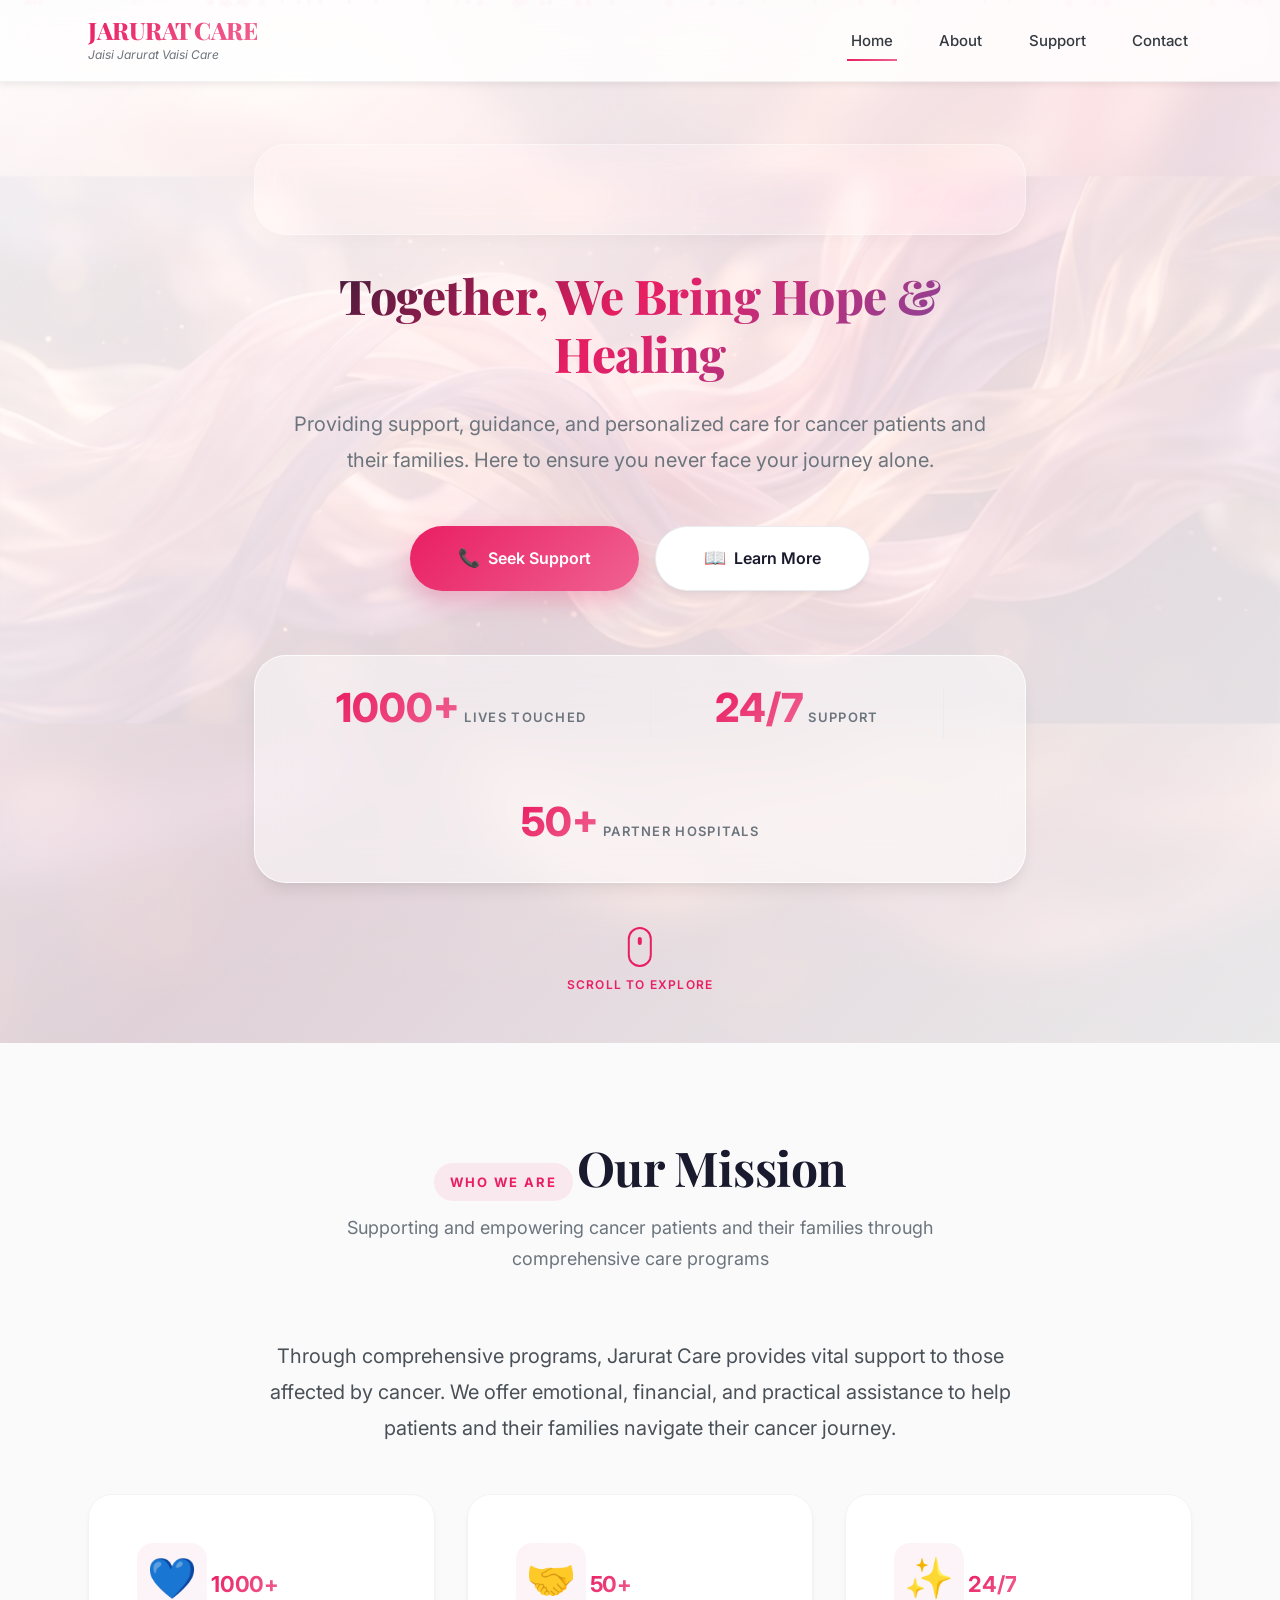
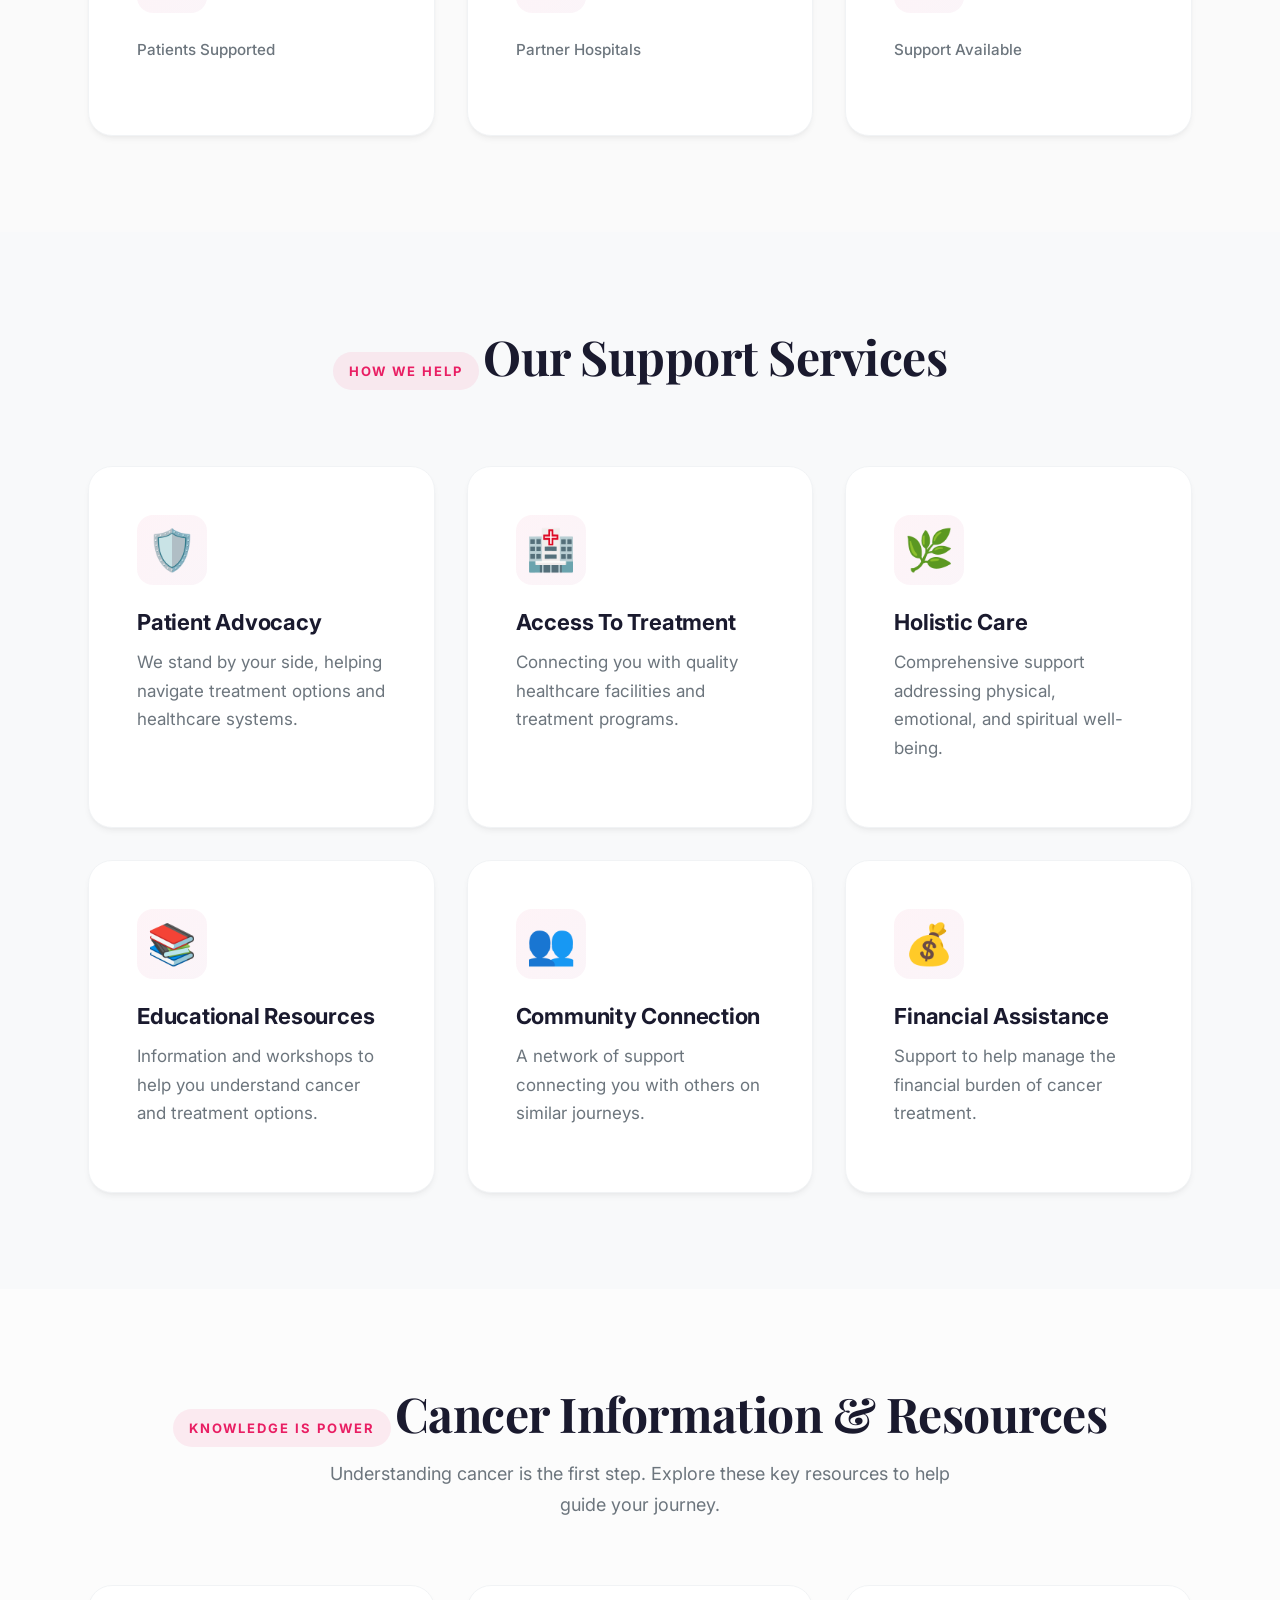
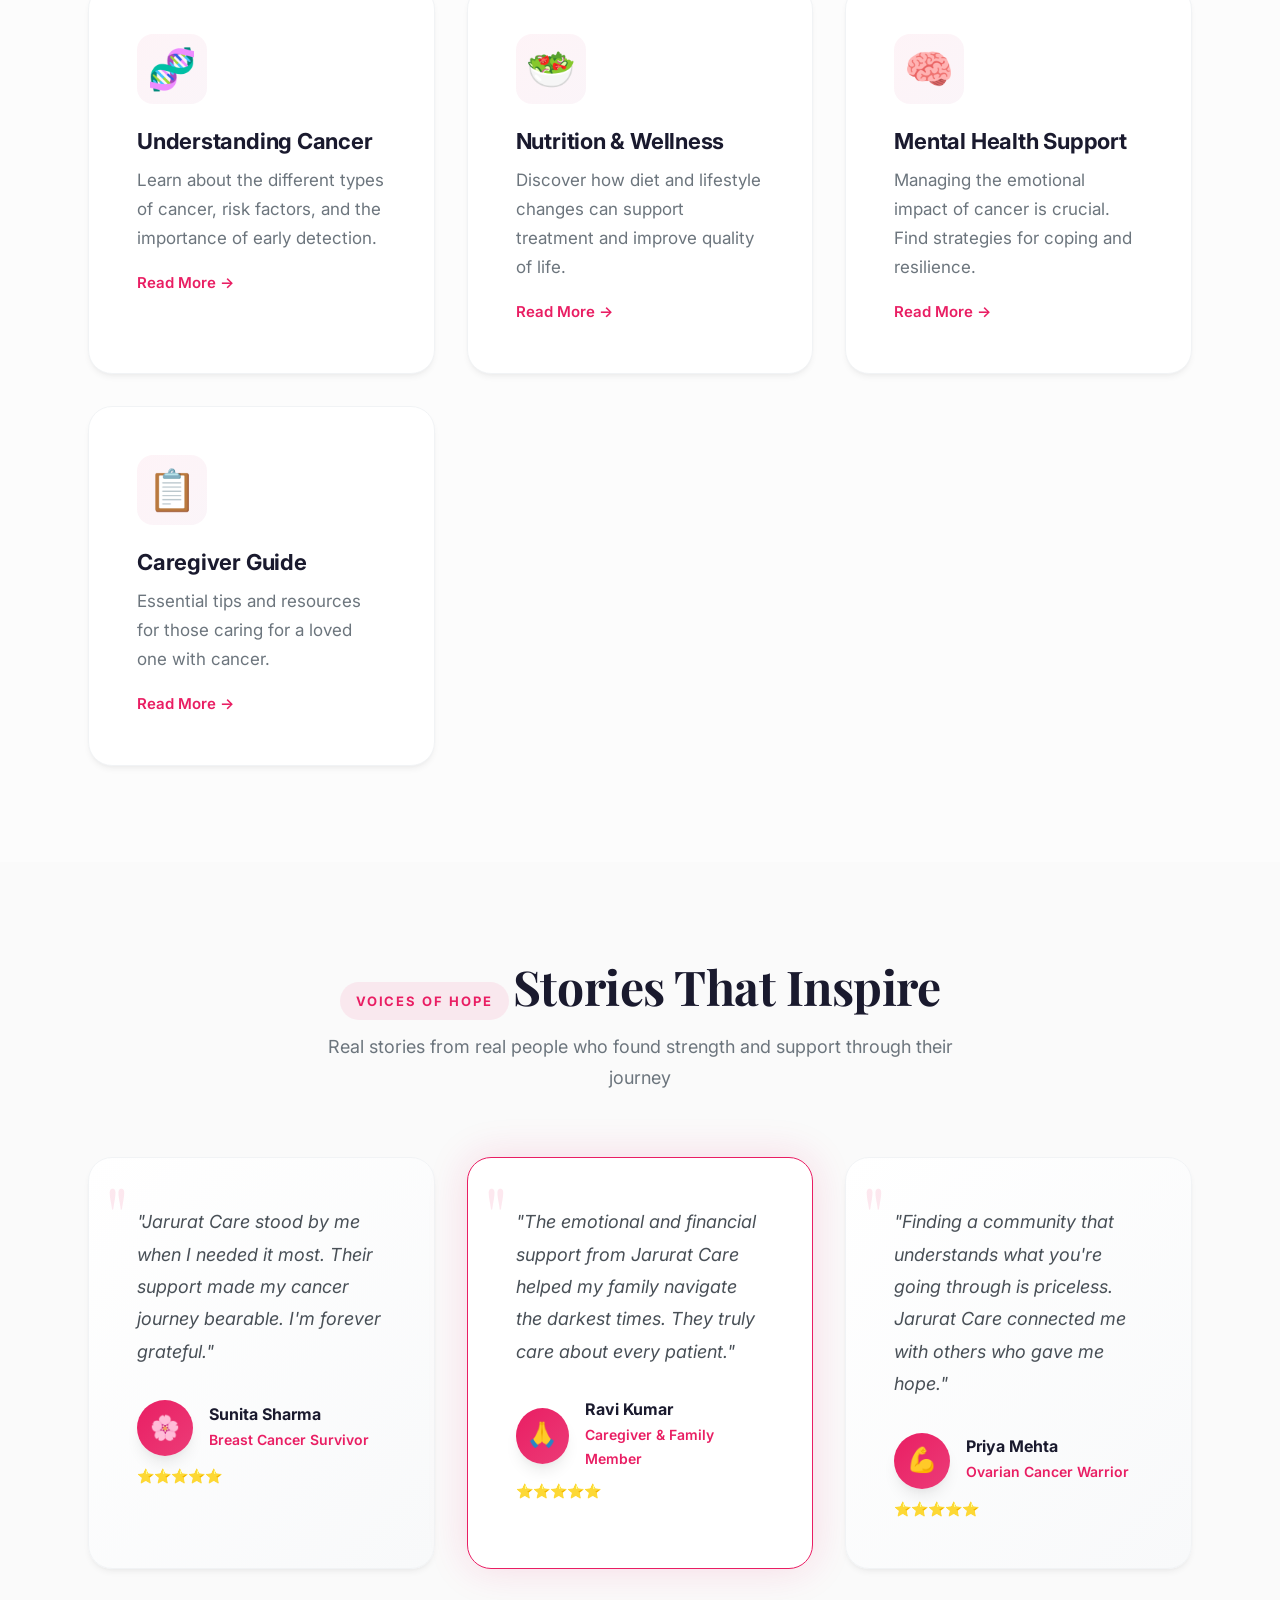
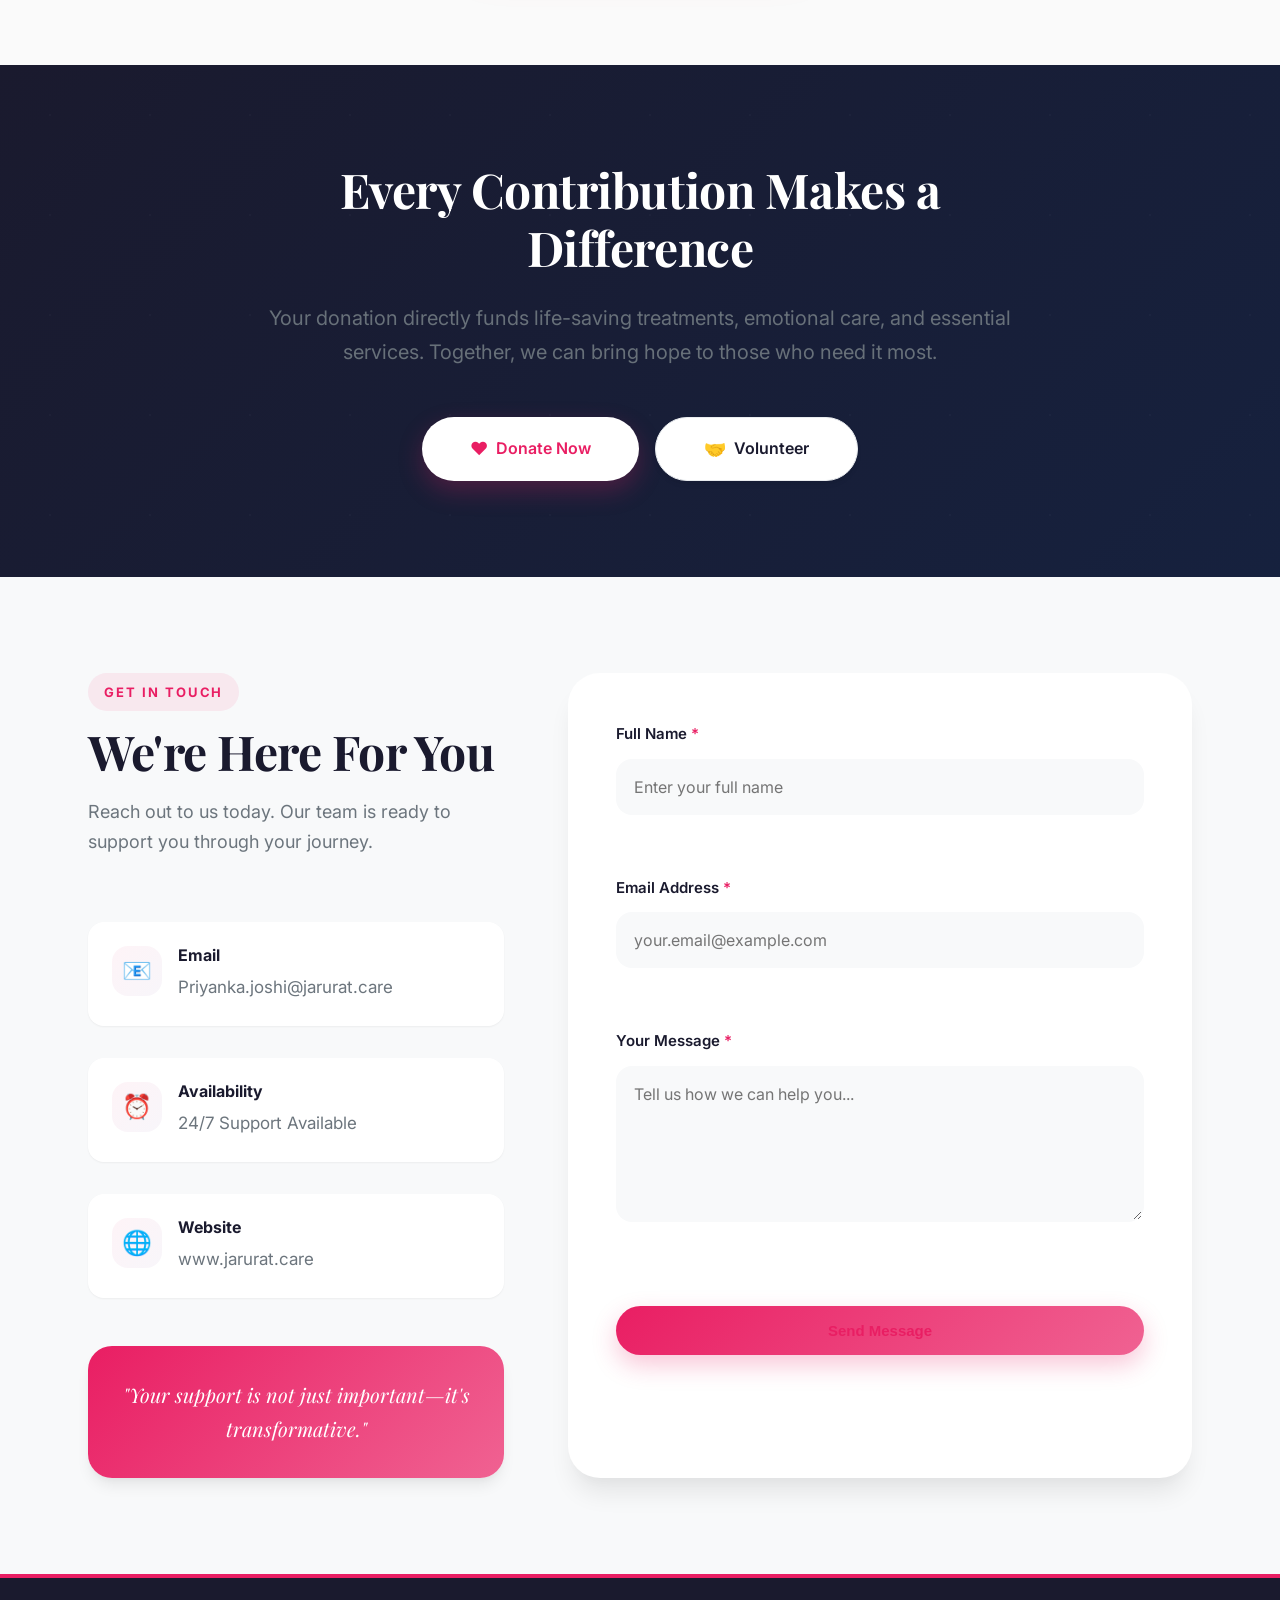
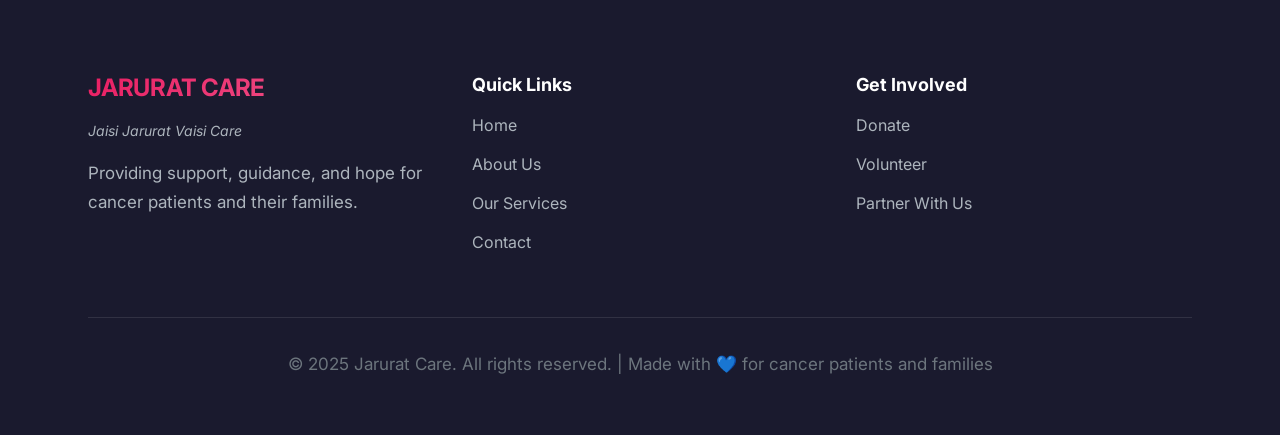
==== index.html @ c6116b58 "Initial commit for jarurat care" ====
<!DOCTYPE html>
<html lang="en">

<head>
    <meta charset="UTF-8">
    <meta name="viewport" content="width=device-width, initial-scale=1.0">
    <meta name="description"
        content="Cancer Awareness & Support - Providing hope, guidance, and personalized care for cancer patients and their families. You never face your journey alone.">
    <title>Cancer Awareness & Support | Jarurat Care</title>
    <link rel="preconnect" href="https://fonts.googleapis.com">
    <link rel="preconnect" href="https://fonts.gstatic.com" crossorigin>
    <link
        href="https://fonts.googleapis.com/css2?family=Inter:wght@300;400;500;600;700&family=Playfair+Display:wght@600;700&display=swap"
        rel="stylesheet">
    <link rel="stylesheet" href="styles.css">
</head>

<body>
    <!-- Navigation -->
    <nav class="navbar">
        <div class="container">
            <div class="nav-content">
                <div class="logo">
                    <h1>JARURAT CARE</h1>
                    <p class="tagline">Jaisi Jarurat Vaisi Care</p>
                </div>
                <div class="nav-links">
                    <a href="#home" class="nav-link active">Home</a>
                    <a href="#about" class="nav-link">About</a>
                    <a href="#support" class="nav-link">Support</a>
                    <a href="#contact" class="nav-link">Contact</a>
                </div>
                <button class="mobile-menu-toggle" aria-label="Toggle menu">
                    <span></span>
                    <span></span>
                    <span></span>
                </button>
            </div>
        </div>
    </nav>

    <!-- Hero Section -->
    <section id="home" class="hero">
        <div class="hero-overlay"></div>
        <div class="particles" id="particles"></div>
        <div class="hero-content">
            <div class="container">
                <div class="hero-text">
                    <!-- Dynamic Inspirational Quotes -->
                    <div class="inspirational-quote-container">
                        <blockquote id="inspirationalQuote" class="inspirational-quote">
                            <p class="quote-text">Loading inspiration...</p>
                            <cite class="quote-author">— Inspiring Minds</cite>
                        </blockquote>
                    </div>

                    <h2 class="hero-title">Together, We Bring Hope & Healing</h2>
                    <p class="hero-subtitle">Providing support, guidance, and personalized care for cancer patients and
                        their families. Here to ensure you never face your journey alone.</p>
                    <div class="hero-buttons">
                        <a href="#contact" class="btn btn-primary">
                            <span class="btn-icon">📞</span>
                            <span>Seek Support</span>
                        </a>
                        <a href="#about" class="btn btn-secondary">
                            <span class="btn-icon">📖</span>
                            <span>Learn More</span>
                        </a>
                    </div>
                    <div class="hero-stats">
                        <div class="hero-stat-item">
                            <strong>1000+</strong>
                            <span>Lives Touched</span>
                        </div>
                        <div class="hero-stat-divider"></div>
                        <div class="hero-stat-item">
                            <strong>24/7</strong>
                            <span>Support</span>
                        </div>
                        <div class="hero-stat-divider"></div>
                        <div class="hero-stat-item">
                            <strong>50+</strong>
                            <span>Partner Hospitals</span>
                        </div>
                    </div>
                </div>
            </div>
        </div>
        <div class="scroll-indicator">
            <span></span>
            <p>Scroll to explore</p>
        </div>
    </section>

    <!-- About Section -->
    <section id="about" class="about">
        <div class="container">
            <div class="section-header">
                <span class="section-label">Who We Are</span>
                <h2 class="section-title">Our Mission</h2>
                <p class="section-description">Supporting and empowering cancer patients and their families through
                    comprehensive care programs</p>
            </div>

            <div class="about-content">
                <div class="about-text">
                    <p class="lead-text">Through comprehensive programs, Jarurat Care provides vital support to those
                        affected by cancer. We offer emotional, financial, and practical assistance to help patients and
                        their families navigate their cancer journey.</p>

                    <div class="stats-grid">
                        <div class="stat-card">
                            <div class="stat-icon">💙</div>
                            <h3 class="stat-number">1000+</h3>
                            <p class="stat-label">Patients Supported</p>
                        </div>
                        <div class="stat-card">
                            <div class="stat-icon">🤝</div>
                            <h3 class="stat-number">50+</h3>
                            <p class="stat-label">Partner Hospitals</p>
                        </div>
                        <div class="stat-card">
                            <div class="stat-icon">✨</div>
                            <h3 class="stat-number">24/7</h3>
                            <p class="stat-label">Support Available</p>
                        </div>
                    </div>
                </div>
            </div>
        </div>
    </section>

    <!-- Support Services Section -->
    <section id="support" class="services">
        <div class="container">
            <div class="section-header">
                <span class="section-label">How We Help</span>
                <h2 class="section-title">Our Support Services</h2>
            </div>

            <div class="services-grid">
                <div class="service-card">
                    <div class="service-icon">🛡️</div>
                    <h3 class="service-title">Patient Advocacy</h3>
                    <p class="service-description">We stand by your side, helping navigate treatment options and
                        healthcare systems.</p>
                </div>

                <div class="service-card">
                    <div class="service-icon">🏥</div>
                    <h3 class="service-title">Access To Treatment</h3>
                    <p class="service-description">Connecting you with quality healthcare facilities and treatment
                        programs.</p>
                </div>

                <div class="service-card">
                    <div class="service-icon">🌿</div>
                    <h3 class="service-title">Holistic Care</h3>
                    <p class="service-description">Comprehensive support addressing physical, emotional, and spiritual
                        well-being.</p>
                </div>

                <div class="service-card">
                    <div class="service-icon">📚</div>
                    <h3 class="service-title">Educational Resources</h3>
                    <p class="service-description">Information and workshops to help you understand cancer and treatment
                        options.</p>
                </div>

                <div class="service-card">
                    <div class="service-icon">👥</div>
                    <h3 class="service-title">Community Connection</h3>
                    <p class="service-description">A network of support connecting you with others on similar journeys.
                    </p>
                </div>

                <div class="service-card">
                    <div class="service-icon">💰</div>
                    <h3 class="service-title">Financial Assistance</h3>
                    <p class="service-description">Support to help manage the financial burden of cancer treatment.</p>
                </div>
            </div>
        </div>
    </section>

    <!-- Information & Resources Section -->
    <section id="resources" class="resources">
        <div class="container">
            <div class="section-header">
                <span class="section-label">Knowledge is Power</span>
                <h2 class="section-title">Cancer Information & Resources</h2>
                <p class="section-description">Understanding cancer is the first step. Explore these key resources to
                    help guide your journey.</p>
            </div>

            <div class="resources-grid">
                <div class="resource-card">
                    <div class="resource-icon">🧬</div>
                    <div class="resource-content">
                        <h3>Understanding Cancer</h3>
                        <p>Learn about the different types of cancer, risk factors, and the importance of early
                            detection.</p>
                        <a href="#" class="btn-text">Read More →</a>
                    </div>
                </div>

                <div class="resource-card">
                    <div class="resource-icon">🥗</div>
                    <div class="resource-content">
                        <h3>Nutrition & Wellness</h3>
                        <p>Discover how diet and lifestyle changes can support treatment and improve quality of life.
                        </p>
                        <a href="#" class="btn-text">Read More →</a>
                    </div>
                </div>

                <div class="resource-card">
                    <div class="resource-icon">🧠</div>
                    <div class="resource-content">
                        <h3>Mental Health Support</h3>
                        <p>Managing the emotional impact of cancer is crucial. Find strategies for coping and
                            resilience.</p>
                        <a href="#" class="btn-text">Read More →</a>
                    </div>
                </div>

                <div class="resource-card">
                    <div class="resource-icon">📋</div>
                    <div class="resource-content">
                        <h3>Caregiver Guide</h3>
                        <p>Essential tips and resources for those caring for a loved one with cancer.</p>
                        <a href="#" class="btn-text">Read More →</a>
                    </div>
                </div>
            </div>
        </div>
    </section>

    <!-- Testimonials Section -->
    <section class="testimonials">
        <div class="container">
            <div class="section-header">
                <span class="section-label">Voices of Hope</span>
                <h2 class="section-title">Stories That Inspire</h2>
                <p class="section-description">Real stories from real people who found strength and support through
                    their journey</p>
            </div>

            <div class="testimonials-grid">
                <div class="testimonial-card">
                    <div class="testimonial-quote">"</div>
                    <p class="testimonial-text">"Jarurat Care stood by me when I needed it most. Their support made my
                        cancer journey bearable. I'm forever grateful."</p>
                    <div class="testimonial-author">
                        <div class="author-avatar">🌸</div>
                        <div class="author-info">
                            <h4 class="author-name">Sunita Sharma</h4>
                            <p class="author-role">Breast Cancer Survivor</p>
                        </div>
                    </div>
                    <div class="testimonial-rating">
                        <span>⭐</span><span>⭐</span><span>⭐</span><span>⭐</span><span>⭐</span>
                    </div>
                </div>

                <div class="testimonial-card featured">
                    <div class="testimonial-quote">"</div>
                    <p class="testimonial-text">"The emotional and financial support from Jarurat Care helped my family
                        navigate the darkest times. They truly care about every patient."</p>
                    <div class="testimonial-author">
                        <div class="author-avatar">🙏</div>
                        <div class="author-info">
                            <h4 class="author-name">Ravi Kumar</h4>
                            <p class="author-role">Caregiver & Family Member</p>
                        </div>
                    </div>
                    <div class="testimonial-rating">
                        <span>⭐</span><span>⭐</span><span>⭐</span><span>⭐</span><span>⭐</span>
                    </div>
                </div>

                <div class="testimonial-card">
                    <div class="testimonial-quote">"</div>
                    <p class="testimonial-text">"Finding a community that understands what you're going through is
                        priceless. Jarurat Care connected me with others who gave me hope."</p>
                    <div class="testimonial-author">
                        <div class="author-avatar">💪</div>
                        <div class="author-info">
                            <h4 class="author-name">Priya Mehta</h4>
                            <p class="author-role">Ovarian Cancer Warrior</p>
                        </div>
                    </div>
                    <div class="testimonial-rating">
                        <span>⭐</span><span>⭐</span><span>⭐</span><span>⭐</span><span>⭐</span>
                    </div>
                </div>
            </div>
        </div>
    </section>

    <!-- CTA Section -->
    <section class="cta-section">
        <div class="container">
            <div class="cta-content">
                <div class="cta-text">
                    <h2 class="cta-title">Every Contribution Makes a Difference</h2>
                    <p class="cta-description">Your donation directly funds life-saving treatments, emotional care, and
                        essential services. Together, we can bring hope to those who need it most.</p>
                </div>
                <div class="cta-buttons">
                    <a href="https://www.jarurat.care/donate" class="btn btn-primary btn-large">
                        <span class="btn-icon">❤️</span>
                        <span>Donate Now</span>
                    </a>
                    <a href="#contact" class="btn btn-secondary btn-large">
                        <span class="btn-icon">🤝</span>
                        <span>Volunteer</span>
                    </a>
                </div>
            </div>
        </div>
    </section>

    <!-- Contact Form Section -->
    <section id="contact" class="contact">
        <div class="container">
            <div class="contact-wrapper">
                <div class="contact-info">
                    <div class="section-header">
                        <span class="section-label">Get In Touch</span>
                        <h2 class="section-title">We're Here For You</h2>
                        <p class="section-description">Reach out to us today. Our team is ready to support you through
                            your journey.</p>
                    </div>

                    <div class="contact-details">
                        <div class="contact-item">
                            <div class="contact-item-icon">📧</div>
                            <div class="contact-item-content">
                                <h4>Email</h4>
                                <p>Priyanka.joshi@jarurat.care</p>
                            </div>
                        </div>

                        <div class="contact-item">
                            <div class="contact-item-icon">⏰</div>
                            <div class="contact-item-content">
                                <h4>Availability</h4>
                                <p>24/7 Support Available</p>
                            </div>
                        </div>

                        <div class="contact-item">
                            <div class="contact-item-icon">🌐</div>
                            <div class="contact-item-content">
                                <h4>Website</h4>
                                <p>www.jarurat.care</p>
                            </div>
                        </div>
                    </div>

                    <div class="quote-box">
                        <p class="quote">"Your support is not just important—it's transformative."</p>
                    </div>
                </div>

                <div class="contact-form-container">
                    <form id="contactForm" class="contact-form">
                        <div class="form-group">
                            <label for="name">Full Name <span class="required">*</span></label>
                            <input type="text" id="name" name="name" placeholder="Enter your full name" required
                                aria-required="true">
                            <span class="error-message" id="nameError"></span>
                        </div>

                        <div class="form-group">
                            <label for="email">Email Address <span class="required">*</span></label>
                            <input type="email" id="email" name="email" placeholder="your.email@example.com" required
                                aria-required="true">
                            <span class="error-message" id="emailError"></span>
                        </div>

                        <div class="form-group">
                            <label for="message">Your Message <span class="required">*</span></label>
                            <textarea id="message" name="message" rows="6" placeholder="Tell us how we can help you..."
                                required aria-required="true"></textarea>
                            <span class="error-message" id="messageError"></span>
                        </div>

                        <button type="submit" class="btn btn-primary btn-submit">
                            <span class="btn-text">Send Message</span>
                            <span class="btn-loader"></span>
                        </button>

                        <div class="form-success" id="formSuccess">
                            <div class="success-icon">✓</div>
                            <p>Thank you for reaching out! We'll get back to you soon.</p>
                        </div>
                    </form>
                </div>
            </div>
        </div>
    </section>

    <!-- Footer -->
    <footer class="footer">
        <div class="container">
            <div class="footer-content">
                <div class="footer-section">
                    <h3>JARURAT CARE</h3>
                    <p class="footer-tagline">Jaisi Jarurat Vaisi Care</p>
                    <p class="footer-text">Providing support, guidance, and hope for cancer patients and their families.
                    </p>
                </div>

                <div class="footer-section">
                    <h4>Quick Links</h4>
                    <ul class="footer-links">
                        <li><a href="#home">Home</a></li>
                        <li><a href="#about">About Us</a></li>
                        <li><a href="#support">Our Services</a></li>
                        <li><a href="#contact">Contact</a></li>
                    </ul>
                </div>

                <div class="footer-section">
                    <h4>Get Involved</h4>
                    <ul class="footer-links">
                        <li><a href="https://www.jarurat.care/donate">Donate</a></li>
                        <li><a href="#contact">Volunteer</a></li>
                        <li><a href="#contact">Partner With Us</a></li>
                    </ul>
                </div>
            </div>

            <div class="footer-bottom">
                <p>&copy; 2025 Jarurat Care. All rights reserved. | Made with 💙 for cancer patients and families</p>
            </div>
        </div>
    </footer>

    <script src="script.js"></script>
</body>

</html>
---- styles.css ----
/* ===================================
   MODERN ELEGANT THEME
   Cancer Awareness & Support
   =================================== */

* {
    margin: 0;
    padding: 0;
    box-sizing: border-box;
}

:root {
    /* Sophisticated Color Palette */
    --primary: #e91e63;
    --primary-light: #ff6090;
    --primary-dark: #b0003a;
    --secondary: #1a1a2e;
    --accent: #f39c12;

    /* Elegant Neutrals */
    --white: #ffffff;
    --cream: #fafafa;
    --gray-50: #f8f9fa;
    --gray-100: #f1f3f5;
    --gray-200: #e9ecef;
    --gray-300: #dee2e6;
    --gray-400: #adb5bd;
    --gray-600: #6c757d;
    --gray-700: #495057;
    --gray-800: #343a40;
    --gray-900: #212529;

    /* Modern Gradients */
    --gradient-hero: linear-gradient(135deg, #667eea 0%, #764ba2 100%);
    --gradient-primary: linear-gradient(135deg, #e91e63 0%, #f06292 100%);
    --gradient-elegant: linear-gradient(135deg, #1a1a2e 0%, #16213e 100%);
    --gradient-soft: linear-gradient(135deg, rgba(233, 30, 99, 0.05) 0%, rgba(118, 75, 162, 0.05) 100%);

    /* Typography */
    --font-primary: 'Inter', -apple-system, BlinkMacSystemFont, 'Segoe UI', sans-serif;
    --font-display: 'Playfair Display', Georgia, serif;

    /* Spacing System */
    --space-1: 0.25rem;
    --space-2: 0.5rem;
    --space-3: 0.75rem;
    --space-4: 1rem;
    --space-5: 1.5rem;
    --space-6: 2rem;
    --space-8: 3rem;
    --space-10: 4rem;
    --space-12: 6rem;

    /* Border Radius */
    --radius-sm: 0.5rem;
    --radius-md: 1rem;
    --radius-lg: 1.5rem;
    --radius-xl: 2rem;
    --radius-full: 9999px;

    /* Elegant Shadows */
    --shadow-xs: 0 1px 2px rgba(0, 0, 0, 0.05);
    --shadow-sm: 0 4px 6px -1px rgba(0, 0, 0, 0.05), 0 2px 4px -1px rgba(0, 0, 0, 0.03);
    --shadow-md: 0 10px 15px -3px rgba(0, 0, 0, 0.08), 0 4px 6px -2px rgba(0, 0, 0, 0.03);
    --shadow-lg: 0 20px 25px -5px rgba(0, 0, 0, 0.08), 0 10px 10px -5px rgba(0, 0, 0, 0.02);
    --shadow-xl: 0 25px 50px -12px rgba(0, 0, 0, 0.15);
    --shadow-glow: 0 0 40px rgba(233, 30, 99, 0.15);

    /* Transitions */
    --transition-fast: 150ms cubic-bezier(0.4, 0, 0.2, 1);
    --transition-base: 300ms cubic-bezier(0.4, 0, 0.2, 1);
    --transition-slow: 500ms cubic-bezier(0.4, 0, 0.2, 1);
    --transition-bounce: 600ms cubic-bezier(0.34, 1.56, 0.64, 1);
}

html {
    scroll-behavior: smooth;
    font-size: 16px;
}

body {
    font-family: var(--font-primary);
    color: var(--gray-900);
    background: var(--cream);
    line-height: 1.7;
    overflow-x: hidden;
    -webkit-font-smoothing: antialiased;
    -moz-osx-font-smoothing: grayscale;
}

/* ===================================
   ELEGANT TYPOGRAPHY
   =================================== */
h1,
h2,
h3,
h4,
h5,
h6 {
    font-weight: 700;
    line-height: 1.2;
    color: var(--secondary);
    margin-bottom: var(--space-4);
}

h1 {
    font-size: clamp(2.5rem, 6vw, 4.5rem);
    font-family: var(--font-display);
    letter-spacing: -0.02em;
}

h2 {
    font-size: clamp(2rem, 4vw, 3rem);
    font-family: var(--font-display);
    letter-spacing: -0.01em;
}

h3 {
    font-size: clamp(1.5rem, 3vw, 2rem);
    letter-spacing: -0.01em;
}

p {
    color: var(--gray-600);
    margin-bottom: var(--space-5);
    font-size: 1.0625rem;
}

/* ===================================
   LAYOUT
   =================================== */
.container {
    max-width: 1200px;
    margin: 0 auto;
    padding: 0 var(--space-6);
}

@media (min-width: 768px) {
    .container {
        padding: 0 var(--space-8);
    }
}

/* ===================================
   GOD-LEVEL RESPONSIVE NAVIGATION
   =================================== */
.navbar {
    position: fixed;
    top: 0;
    left: 0;
    right: 0;
    z-index: 1000;
    padding: var(--space-4) 0;
    background: rgba(255, 255, 255, 0.85);
    backdrop-filter: blur(20px) saturate(180%);
    border-bottom: 1px solid rgba(0, 0, 0, 0.05);
    transition: all 0.3s cubic-bezier(0.4, 0, 0.2, 1);
}

.navbar.scrolled {
    padding: var(--space-3) 0;
    background: rgba(255, 255, 255, 0.95);
    box-shadow: 0 4px 20px rgba(0, 0, 0, 0.08);
}

.nav-content {
    display: flex;
    justify-content: space-between;
    align-items: center;
    position: relative;
}

.logo {
    z-index: 1001;
    cursor: pointer;
    transition: var(--transition-base);
}

.logo:hover {
    transform: scale(1.05);
}

.logo h1 {
    font-size: clamp(1.25rem, 3vw, 1.5rem);
    margin: 0;
    background: var(--gradient-primary);
    -webkit-background-clip: text;
    -webkit-text-fill-color: transparent;
    background-clip: text;
    font-weight: 800;
    letter-spacing: -0.02em;
}

.tagline {
    font-size: 0.75rem;
    color: var(--gray-600);
    font-style: italic;
    margin: 0;
    display: none;
}

@media (min-width: 1024px) {
    .tagline {
        display: block;
    }
}

/* Desktop Navigation */
.nav-links {
    display: none;
    gap: clamp(1.5rem, 3vw, 3rem);
    list-style: none;
    align-items: center;
}

@media (min-width: 768px) {
    .nav-links {
        display: flex;
    }
}

.nav-link {
    color: var(--gray-800);
    text-decoration: none;
    font-weight: 500;
    font-size: 0.9375rem;
    position: relative;
    padding: var(--space-2) var(--space-1);
    transition: var(--transition-base);
    white-space: nowrap;
}

.nav-link::after {
    content: '';
    position: absolute;
    bottom: 0;
    left: 0;
    width: 0;
    height: 2px;
    background: var(--gradient-primary);
    transition: width 0.3s cubic-bezier(0.4, 0, 0.2, 1);
}

.nav-link:hover {
    color: var(--primary);
}

.nav-link:hover::after,
.nav-link.active::after {
    width: 100%;
}

/* Animated Hamburger Menu */
.mobile-menu-toggle {
    display: flex;
    flex-direction: column;
    justify-content: center;
    align-items: center;
    width: 44px;
    height: 44px;
    background: none;
    border: none;
    cursor: pointer;
    padding: var(--space-2);
    z-index: 1001;
    position: relative;
    -webkit-tap-highlight-color: transparent;
}

@media (min-width: 768px) {
    .mobile-menu-toggle {
        display: none;
    }
}

.mobile-menu-toggle span {
    display: block;
    width: 24px;
    height: 2px;
    background: var(--gray-800);
    border-radius: 2px;
    transition: all 0.3s cubic-bezier(0.4, 0, 0.2, 1);
    position: relative;
}

.mobile-menu-toggle span:nth-child(1) {
    transform-origin: top left;
    margin-bottom: 5px;
}

.mobile-menu-toggle span:nth-child(2) {
    margin-bottom: 5px;
}

.mobile-menu-toggle span:nth-child(3) {
    transform-origin: bottom left;
}

/* Animated Hamburger to X */
.mobile-menu-toggle.active span:nth-child(1) {
    transform: rotate(45deg) translate(2px, -2px);
    background: var(--primary);
}

.mobile-menu-toggle.active span:nth-child(2) {
    opacity: 0;
    transform: translateX(20px);
}

.mobile-menu-toggle.active span:nth-child(3) {
    transform: rotate(-45deg) translate(2px, 2px);
    background: var(--primary);
}

/* Mobile Navigation Overlay */
.nav-links.mobile-active {
    display: flex;
    flex-direction: column;
    position: fixed;
    top: 0;
    right: 0;
    width: min(85vw, 400px);
    height: 100vh;
    background: rgba(255, 255, 255, 0.98);
    backdrop-filter: blur(30px) saturate(180%);
    padding: calc(80px + var(--space-6)) var(--space-6) var(--space-6);
    gap: 0;
    box-shadow: -10px 0 50px rgba(0, 0, 0, 0.15);
    animation: slideInRight 0.4s cubic-bezier(0.4, 0, 0.2, 1);
    overflow-y: auto;
    -webkit-overflow-scrolling: touch;
}

@keyframes slideInRight {
    from {
        transform: translateX(100%);
        opacity: 0;
    }

    to {
        transform: translateX(0);
        opacity: 1;
    }
}

/* Mobile Menu Backdrop */
.nav-links.mobile-active::before {
    content: '';
    position: fixed;
    top: 0;
    left: 0;
    right: 0;
    bottom: 0;
    background: rgba(0, 0, 0, 0.5);
    backdrop-filter: blur(4px);
    z-index: -1;
    animation: fadeIn 0.3s ease;
}

@keyframes fadeIn {
    from {
        opacity: 0;
    }

    to {
        opacity: 1;
    }
}

/* Mobile Nav Links */
.nav-links.mobile-active .nav-link {
    width: 100%;
    padding: var(--space-4) var(--space-2);
    font-size: 1.125rem;
    border-bottom: 1px solid var(--gray-100);
    animation: slideInStagger 0.4s cubic-bezier(0.4, 0, 0.2, 1) backwards;
}

.nav-links.mobile-active .nav-link:nth-child(1) {
    animation-delay: 0.1s;
}

.nav-links.mobile-active .nav-link:nth-child(2) {
    animation-delay: 0.15s;
}

.nav-links.mobile-active .nav-link:nth-child(3) {
    animation-delay: 0.2s;
}

.nav-links.mobile-active .nav-link:nth-child(4) {
    animation-delay: 0.25s;
}

.nav-links.mobile-active .nav-link:nth-child(5) {
    animation-delay: 0.3s;
}

@keyframes slideInStagger {
    from {
        opacity: 0;
        transform: translateX(30px);
    }

    to {
        opacity: 1;
        transform: translateX(0);
    }
}

.nav-links.mobile-active .nav-link::after {
    bottom: var(--space-4);
    left: var(--space-2);
}

.nav-links.mobile-active .nav-link:hover {
    background: var(--gradient-soft);
    padding-left: var(--space-4);
}

/* ===================================
   STUNNING HERO SECTION
   =================================== */
.hero {
    min-height: 100vh;
    display: flex;
    align-items: center;
    justify-content: center;
    background: url('hero-bg.png') center/cover no-repeat fixed;
    position: relative;
    padding-top: 80px;
    overflow: hidden;
}

.hero::before {
    content: '';
    position: absolute;
    inset: 0;
    background: linear-gradient(135deg, rgba(255, 255, 255, 0.92) 0%, rgba(255, 255, 255, 0.75) 100%);
    z-index: 1;
}

.particles {
    position: absolute;
    inset: 0;
    z-index: 1;
    pointer-events: none;
}

.particle {
    position: absolute;
    background: rgba(233, 30, 99, 0.3);
    border-radius: 50%;
    animation: float linear infinite;
}

@keyframes float {
    0% {
        transform: translateY(100vh) scale(0);
        opacity: 0;
    }

    20% {
        opacity: 0.6;
    }

    80% {
        opacity: 0.6;
    }

    100% {
        transform: translateY(-100px) scale(1);
        opacity: 0;
    }
}

.hero-content {
    position: relative;
    z-index: 2;
    text-align: center;
    max-width: 900px;
    padding: var(--space-10) var(--space-4);
    animation: fadeInUp 1s ease backwards;
}

.hero-badge {
    display: inline-flex;
    align-items: center;
    gap: var(--space-2);
    padding: var(--space-3) var(--space-5);
    background: rgba(233, 30, 99, 0.08);
    color: var(--primary);
    border-radius: var(--radius-full);
    font-size: 0.875rem;
    font-weight: 600;
    margin-bottom: var(--space-6);
    border: 1px solid rgba(233, 30, 99, 0.15);
    backdrop-filter: blur(10px);
    animation: fadeInUp 1s ease 0.1s backwards;
}

.hero-badge {
    display: inline-flex;
    align-items: center;
    gap: var(--space-2);
    padding: var(--space-3) var(--space-5);
    background: rgba(233, 30, 99, 0.08);
    color: var(--primary);
    border-radius: var(--radius-full);
    font-size: 0.875rem;
    font-weight: 600;
    margin-bottom: var(--space-6);
    border: 1px solid rgba(233, 30, 99, 0.15);
    backdrop-filter: blur(10px);
    animation: fadeInUp 1s ease 0.1s backwards;
}

/* ===================================
   INSPIRATIONAL QUOTES SECTION
   =================================== */
.inspirational-quote-container {
    display: flex;
    align-items: center;
    justify-content: center;
    padding: var(--space-4) var(--space-6);
    background: rgba(255, 255, 255, 0.25);
    backdrop-filter: blur(12px) saturate(150%);
    border-radius: var(--radius-xl);
    border: 1px solid rgba(255, 255, 255, 0.4);
    margin-bottom: var(--space-6);
    animation: fadeInUp 1s ease 0.1s backwards;
    box-shadow: 0 4px 16px rgba(0, 0, 0, 0.03);
}

.inspirational-quote {
    flex: 1;
    margin: 0;
    text-align: center;
    max-width: 700px;
}

.quote-text {
    font-size: 1.0625rem;
    font-style: italic;
    color: var(--secondary);
    margin: 0 0 var(--space-2) 0;
    line-height: 1.5;
    font-weight: 400;
    transition: opacity 0.5s ease, transform 0.5s ease;
    font-family: var(--font-display);
    white-space: nowrap;
    overflow: hidden;
    text-overflow: ellipsis;
}

.quote-author {
    font-size: 0.875rem;
    color: var(--primary);
    font-weight: 600;
    font-style: normal;
    display: block;
    transition: opacity 0.5s ease, transform 0.5s ease;
}

/* Responsive quotes */
@media (max-width: 768px) {
    .inspirational-quote-container {
        padding: var(--space-3) var(--space-4);
    }

    .quote-text {
        font-size: 0.9375rem;
        white-space: normal;
    }

    .quote-author {
        font-size: 0.8125rem;
    }
}

@media (max-width: 480px) {
    .quote-text {
        font-size: 0.875rem;
    }
}

.hero-title {
    font-family: var(--font-display);
    margin-bottom: var(--space-5);
    background: linear-gradient(135deg, #1a1a2e 0%, #e91e63 100%);
    -webkit-background-clip: text;
    -webkit-text-fill-color: transparent;
    background-clip: text;
    animation: fadeInUp 1s ease 0.2s backwards;
    font-weight: 800;
}

.hero-subtitle {
    font-size: 1.25rem;
    color: var(--gray-600);
    margin-bottom: var(--space-8);
    font-weight: 400;
    line-height: 1.8;
    animation: fadeInUp 1s ease 0.3s backwards;
    max-width: 700px;
    margin-left: auto;
    margin-right: auto;
}

.hero-buttons {
    display: flex;
    justify-content: center;
    gap: var(--space-4);
    flex-wrap: wrap;
    animation: fadeInUp 1s ease 0.4s backwards;
    margin-bottom: var(--space-10);
}

.hero-stats {
    display: flex;
    gap: var(--space-10);
    justify-content: center;
    flex-wrap: wrap;
    margin-top: var(--space-10);
    padding: var(--space-6);
    background: rgba(255, 255, 255, 0.5);
    border-radius: var(--radius-xl);
    backdrop-filter: blur(20px);
    border: 1px solid rgba(255, 255, 255, 0.8);
    box-shadow: var(--shadow-md);
    animation: fadeInUp 1s ease 0.5s backwards;
}

.hero-stat-item {
    text-align: center;
}

.hero-stat-item strong {
    font-size: 2.5rem;
    display: block;
    background: var(--gradient-primary);
    -webkit-background-clip: text;
    -webkit-text-fill-color: transparent;
    background-clip: text;
    line-height: 1;
    margin-bottom: var(--space-2);
    font-weight: 800;
}

.hero-stat-item span {
    font-size: 0.8125rem;
    text-transform: uppercase;
    letter-spacing: 0.1em;
    color: var(--gray-600);
    font-weight: 600;
}

.hero-stat-divider {
    width: 1px;
    height: 50px;
    background: var(--gray-200);
}

/* ===================================
   SCROLL INDICATOR
   =================================== */
.scroll-indicator {
    position: absolute;
    bottom: var(--space-8);
    left: 50%;
    transform: translateX(-50%);
    z-index: 3;
    text-align: center;
}

.scroll-indicator span {
    display: block;
    width: 24px;
    height: 40px;
    border: 2px solid var(--primary);
    border-radius: var(--radius-full);
    position: relative;
    margin: 0 auto var(--space-2);
}

.scroll-indicator span::before {
    content: '';
    position: absolute;
    top: 8px;
    left: 50%;
    transform: translateX(-50%);
    width: 4px;
    height: 8px;
    background: var(--primary);
    border-radius: 2px;
    animation: scroll 2s infinite;
}

.scroll-indicator p {
    font-size: 0.75rem;
    text-transform: uppercase;
    letter-spacing: 0.1em;
    color: var(--primary);
    font-weight: 600;
    margin: 0;
}

@keyframes scroll {

    0%,
    100% {
        opacity: 0;
        transform: translateX(-50%) translateY(0);
    }

    50% {
        opacity: 1;
        transform: translateX(-50%) translateY(10px);
    }
}

/* ===================================
   ELEGANT BUTTONS
   =================================== */
.btn {
    display: inline-flex;
    align-items: center;
    justify-content: center;
    gap: var(--space-2);
    padding: var(--space-4) var(--space-8);
    border-radius: var(--radius-full);
    font-weight: 600;
    font-size: 1rem;
    text-decoration: none;
    border: none;
    cursor: pointer;
    transition: var(--transition-base);
    position: relative;
    overflow: hidden;
}

.btn::before {
    content: '';
    position: absolute;
    inset: 0;
    background: linear-gradient(135deg, rgba(255, 255, 255, 0.2) 0%, rgba(255, 255, 255, 0) 100%);
    opacity: 0;
    transition: var(--transition-base);
}

.btn:hover::before {
    opacity: 1;
}

.btn-icon {
    font-size: 1.125rem;
    transition: var(--transition-bounce);
}

.btn:hover .btn-icon {
    transform: translateX(4px);
}

.btn-primary {
    background: var(--gradient-primary);
    color: var(--white);
    box-shadow: 0 10px 25px rgba(233, 30, 99, 0.25);
}

.btn-primary:hover {
    transform: translateY(-2px);
    box-shadow: 0 15px 35px rgba(233, 30, 99, 0.35);
}

.btn-secondary {
    background: var(--white);
    color: var(--secondary);
    box-shadow: var(--shadow-sm);
    border: 1px solid var(--gray-200);
}

.btn-secondary:hover {
    transform: translateY(-2px);
    box-shadow: var(--shadow-md);
    color: var(--primary);
    border-color: var(--primary);
}

.btn-submit {
    width: 100%;
    margin-top: var(--space-4);
}

/* ===================================
   SECTIONS
   =================================== */
section {
    padding: var(--space-12) 0;
}

.section-header {
    text-align: center;
    margin-bottom: var(--space-10);
}

.section-label {
    display: inline-block;
    color: var(--primary);
    font-weight: 700;
    text-transform: uppercase;
    letter-spacing: 0.15em;
    font-size: 0.8125rem;
    margin-bottom: var(--space-3);
    padding: var(--space-2) var(--space-4);
    background: rgba(233, 30, 99, 0.08);
    border-radius: var(--radius-full);
}

.section-title {
    margin-bottom: var(--space-4);
    font-family: var(--font-display);
}

.section-description {
    max-width: 650px;
    margin: 0 auto;
    font-size: 1.125rem;
    color: var(--gray-600);
}

/* ===================================
   BEAUTIFUL CARDS
   =================================== */
.services-grid,
.resources-grid,
.testimonials-grid,
.stats-grid {
    display: grid;
    grid-template-columns: repeat(auto-fit, minmax(min(100%, 300px), 1fr));
    gap: var(--space-6);
}

.service-card,
.resource-card,
.testimonial-card,
.stat-card {
    background: var(--white);
    border-radius: var(--radius-lg);
    padding: var(--space-8);
    transition: var(--transition-base);
    border: 1px solid var(--gray-100);
    box-shadow: var(--shadow-sm);
    position: relative;
    overflow: hidden;
}

.service-card::before,
.resource-card::before,
.stat-card::before {
    content: '';
    position: absolute;
    top: 0;
    left: 0;
    right: 0;
    height: 4px;
    background: var(--gradient-primary);
    transform: scaleX(0);
    transform-origin: left;
    transition: var(--transition-base);
}

.service-card:hover,
.resource-card:hover,
.testimonial-card:hover,
.stat-card:hover {
    transform: translateY(-8px);
    box-shadow: var(--shadow-lg);
    border-color: rgba(233, 30, 99, 0.1);
}

.service-card:hover::before,
.resource-card:hover::before,
.stat-card:hover::before {
    transform: scaleX(1);
}

.service-icon,
.resource-icon,
.stat-icon {
    font-size: 2.5rem;
    margin-bottom: var(--space-5);
    display: inline-flex;
    align-items: center;
    justify-content: center;
    width: 70px;
    height: 70px;
    background: var(--gradient-soft);
    border-radius: var(--radius-md);
    color: var(--primary);
    transition: var(--transition-bounce);
}

.service-card:hover .service-icon,
.resource-card:hover .resource-icon,
.stat-card:hover .stat-icon {
    transform: scale(1.1) rotate(5deg);
}

.service-title,
.resource-content h3,
.stat-card h3 {
    font-size: 1.375rem;
    margin-bottom: var(--space-3);
    color: var(--secondary);
}

.service-description,
.resource-content p {
    color: var(--gray-600);
    line-height: 1.7;
    margin-bottom: var(--space-4);
}

.btn-text {
    color: var(--primary);
    text-decoration: none;
    font-weight: 600;
    font-size: 0.9375rem;
    display: inline-flex;
    align-items: center;
    gap: var(--space-2);
    transition: var(--transition-base);
}

.btn-text:hover {
    gap: var(--space-3);
    color: var(--primary-dark);
}

/* ===================================
   TESTIMONIALS
   =================================== */
.testimonial-card {
    background: linear-gradient(135deg, var(--white) 0%, var(--gray-50) 100%);
}

.testimonial-card.featured {
    background: var(--white);
    border-color: var(--primary);
    box-shadow: var(--shadow-glow);
}

.testimonial-quote {
    font-family: var(--font-display);
    font-size: 5rem;
    line-height: 1;
    color: rgba(233, 30, 99, 0.1);
    position: absolute;
    top: var(--space-4);
    left: var(--space-4);
}

.testimonial-text {
    font-size: 1.125rem;
    color: var(--gray-700);
    font-style: italic;
    margin-bottom: var(--space-6);
    position: relative;
    z-index: 1;
    line-height: 1.8;
}

.testimonial-author {
    display: flex;
    align-items: center;
    gap: var(--space-4);
}

.author-avatar {
    width: 56px;
    height: 56px;
    background: var(--gradient-primary);
    border-radius: 50%;
    display: flex;
    align-items: center;
    justify-content: center;
    font-size: 1.5rem;
    color: var(--white);
    box-shadow: var(--shadow-md);
}

.author-info h4 {
    font-size: 1rem;
    margin-bottom: var(--space-1);
    color: var(--secondary);
}

.author-role {
    font-size: 0.875rem;
    color: var(--primary);
    font-weight: 600;
    margin: 0;
}

.testimonial-rating {
    color: #fbbf24;
    font-size: 0.875rem;
    margin-top: var(--space-2);
}

/* ===================================
   ABOUT & STATS
   =================================== */
.about {
    background: transparent;
}

.lead-text {
    font-size: 1.25rem;
    line-height: 1.8;
    color: var(--gray-700);
    margin-bottom: var(--space-8);
    text-align: center;
    max-width: 800px;
    margin-left: auto;
    margin-right: auto;
}

.stat-number {
    font-size: 2.5rem;
    font-weight: 700;
    background: var(--gradient-primary);
    -webkit-background-clip: text;
    -webkit-text-fill-color: transparent;
    background-clip: text;
    margin-bottom: var(--space-2);
    display: block;
}

.stat-label {
    color: var(--gray-600);
    font-size: 0.95rem;
    font-weight: 500;
}

/* ===================================
   SERVICES & RESOURCES
   =================================== */
.services {
    background: var(--gray-50);
}

.resources {
    background: rgba(255, 255, 255, 0.4);
}

/* ===================================
   CTA SECTION
   =================================== */
.cta-section {
    background: var(--gradient-elegant);
    color: var(--white);
    text-align: center;
    padding: var(--space-12) 0;
    position: relative;
    overflow: hidden;
}

.cta-section::before {
    content: '';
    position: absolute;
    inset: 0;
    background: url('data:image/svg+xml,<svg width="100" height="100" xmlns="http://www.w3.org/2000/svg"><circle cx="50" cy="50" r="1" fill="rgba(255,255,255,0.1)"/></svg>');
    opacity: 0.3;
}

.cta-content {
    position: relative;
    z-index: 2;
    max-width: 800px;
    margin: 0 auto;
}

.cta-title {
    color: var(--white);
    font-size: clamp(2rem, 4vw, 3rem);
    margin-bottom: var(--space-5);
    font-family: var(--font-display);
}

.cta-description {
    font-size: 1.25rem;
    opacity: 0.95;
    margin-bottom: var(--space-8);
    line-height: 1.7;
}

.cta-buttons {
    display: flex;
    justify-content: center;
    gap: var(--space-4);
    flex-wrap: wrap;
}

.cta-buttons .btn-primary {
    background: var(--white);
    color: var(--primary);
}

.cta-buttons .btn-primary:hover {
    background: var(--cream);
}

/* ===================================
   CONTACT FORM
   =================================== */
.contact {
    background: var(--gray-50);
}

.contact-wrapper {
    display: grid;
    grid-template-columns: 1fr;
    gap: var(--space-10);
}

@media (min-width: 992px) {
    .contact-wrapper {
        grid-template-columns: 1fr 1.5fr;
    }
}

.contact-info .section-header {
    text-align: left;
}

.contact-item {
    display: flex;
    gap: var(--space-4);
    margin-bottom: var(--space-6);
    padding: var(--space-5);
    background: var(--white);
    border-radius: var(--radius-md);
    box-shadow: var(--shadow-xs);
    transition: var(--transition-base);
}

.contact-item:hover {
    transform: translateX(8px);
    box-shadow: var(--shadow-sm);
}

.contact-item-icon {
    font-size: 1.5rem;
    width: 50px;
    height: 50px;
    background: var(--gradient-soft);
    color: var(--primary);
    border-radius: var(--radius-md);
    display: flex;
    align-items: center;
    justify-content: center;
    flex-shrink: 0;
}

.contact-item-content h4 {
    color: var(--secondary);
    margin-bottom: var(--space-2);
    font-size: 1rem;
}

.contact-item-content p {
    color: var(--gray-600);
    margin: 0;
}

.quote-box {
    background: var(--gradient-primary);
    padding: var(--space-6);
    border-radius: var(--radius-lg);
    margin-top: var(--space-8);
    box-shadow: var(--shadow-md);
}

.quote {
    color: var(--white);
    font-size: 1.25rem;
    font-style: italic;
    font-family: var(--font-display);
    margin: 0;
    text-align: center;
}

.contact-form-container {
    background: var(--white);
    padding: var(--space-8);
    border-radius: var(--radius-xl);
    box-shadow: var(--shadow-lg);
}

.form-group {
    margin-bottom: var(--space-6);
}

.form-group label {
    display: block;
    font-weight: 600;
    color: var(--secondary);
    margin-bottom: var(--space-3);
    font-size: 0.9375rem;
}

.required {
    color: var(--primary);
}

.form-group input,
.form-group textarea {
    width: 100%;
    padding: var(--space-4);
    background: var(--gray-50);
    border: 2px solid transparent;
    border-radius: var(--radius-md);
    font-family: var(--font-primary);
    font-size: 1rem;
    transition: var(--transition-base);
}

.form-group input:focus,
.form-group textarea:focus {
    background: var(--white);
    border-color: var(--primary);
    outline: none;
    box-shadow: 0 0 0 4px rgba(233, 30, 99, 0.1);
}

.form-group textarea {
    resize: vertical;
    min-height: 150px;
}

.error-message {
    display: block;
    color: var(--primary);
    font-size: 0.875rem;
    margin-top: var(--space-2);
    min-height: 20px;
}

.btn-loader {
    display: none;
}

.btn-submit.loading .btn-loader {
    display: inline-block;
}

.form-success {
    display: none;
    background: #10b981;
    color: var(--white);
    padding: var(--space-5);
    border-radius: var(--radius-md);
    margin-top: var(--space-5);
    text-align: center;
    box-shadow: var(--shadow-md);
}

.form-success.show {
    display: block;
    animation: slideDown 0.5s ease;
}

.success-icon {
    font-size: 2rem;
    margin-bottom: var(--space-2);
}

/* ===================================
   FOOTER
   =================================== */
.footer {
    background: var(--secondary);
    color: var(--white);
    padding: var(--space-12) 0 var(--space-6);
    border-top: 4px solid var(--primary);
}

.footer-content {
    display: grid;
    grid-template-columns: repeat(auto-fit, minmax(min(100%, 250px), 1fr));
    gap: var(--space-8);
    margin-bottom: var(--space-8);
}

.footer-section h3 {
    font-size: 1.5rem;
    margin-bottom: var(--space-4);
    background: var(--gradient-primary);
    -webkit-background-clip: text;
    -webkit-text-fill-color: transparent;
    background-clip: text;
}

.footer-tagline {
    font-size: 0.875rem;
    color: var(--gray-400);
    font-style: italic;
    margin-bottom: var(--space-4);
}

.footer-text {
    color: var(--gray-400);
    line-height: 1.7;
}

.footer-section h4 {
    margin-bottom: var(--space-4);
    color: var(--white);
    font-size: 1.125rem;
}

.footer-links {
    list-style: none;
}

.footer-links li {
    margin-bottom: var(--space-3);
}

.footer-links a {
    color: var(--gray-400);
    text-decoration: none;
    transition: var(--transition-base);
    display: inline-block;
}

.footer-links a:hover {
    color: var(--white);
    transform: translateX(4px);
}

.footer-bottom {
    text-align: center;
    padding-top: var(--space-6);
    border-top: 1px solid rgba(255, 255, 255, 0.1);
    color: var(--gray-400);
}

/* ===================================
   ANIMATIONS
   =================================== */
@keyframes fadeInUp {
    from {
        opacity: 0;
        transform: translateY(30px);
    }

    to {
        opacity: 1;
        transform: translateY(0);
    }
}

@keyframes slideDown {
    from {
        opacity: 0;
        transform: translateY(-20px);
    }

    to {
        opacity: 1;
        transform: translateY(0);
    }
}

/* ===================================
   RESPONSIVE DESIGN
   =================================== */
@media (max-width: 768px) {
    .hero {
        min-height: 100vh;
        padding-top: 60px;
    }

    .hero-stats {
        flex-direction: column;
        gap: var(--space-6);
    }

    .hero-stat-divider {
        display: none;
    }

    .hero-buttons {
        flex-direction: column;
        align-items: stretch;
    }

    .btn {
        width: 100%;
    }

    section {
        padding: var(--space-10) 0;
    }

    .services-grid,
    .resources-grid,
    .testimonials-grid,
    .stats-grid {
        grid-template-columns: 1fr;
    }

    .testimonial-quote {
        font-size: 3rem;
    }
}

@media (max-width: 480px) {
    h1 {
        font-size: 2.25rem;
    }

    .hero-stat-item strong {
        font-size: 2rem;
    }

    .contact-form-container {
        padding: var(--space-5);
    }
}

/* Landscape phones and small tablets */
@media (min-width: 481px) and (max-width: 767px) {
    .hero-stats {
        flex-direction: row;
        gap: var(--space-6);
    }

    .hero-stat-item {
        flex: 1;
    }
}

/* Medium devices */
@media (min-width: 768px) and (max-width: 1023px) {

    .services-grid,
    .resources-grid {
        grid-template-columns: repeat(2, 1fr);
    }
}

/* Large devices */
@media (min-width: 1024px) {

    .services-grid,
    .resources-grid,
    .testimonials-grid {
        grid-template-columns: repeat(3, 1fr);
    }
}

/* ===================================
   ADVANCED VISUAL INTEREST
   =================================== */

/* Animated Gradient Background */
@keyframes gradientShift {
    0% {
        background-position: 0% 50%;
    }

    50% {
        background-position: 100% 50%;
    }

    100% {
        background-position: 0% 50%;
    }
}

.hero::before {
    background: linear-gradient(135deg,
            rgba(255, 255, 255, 0.92) 0%,
            rgba(255, 240, 245, 0.85) 25%,
            rgba(255, 255, 255, 0.90) 50%,
            rgba(245, 240, 255, 0.85) 75%,
            rgba(255, 255, 255, 0.92) 100%);
    background-size: 200% 200%;
    animation: gradientShift 15s ease infinite;
}

/* Pulsing CTA Effect */
@keyframes pulse {

    0%,
    100% {
        transform: scale(1);
        box-shadow: 0 10px 25px rgba(233, 30, 99, 0.25);
    }

    50% {
        transform: scale(1.05);
        box-shadow: 0 15px 40px rgba(233, 30, 99, 0.4);
    }
}

.btn-primary:not(:hover) {
    animation: pulse 3s ease-in-out infinite;
}

/* 3D Card Flip on Hover */
.service-card,
.resource-card,
.stat-card {
    transform-style: preserve-3d;
    perspective: 1000px;
}

.service-card:hover,
.resource-card:hover,
.stat-card:hover {
    transform: translateY(-12px) rotateX(5deg);
    box-shadow: 0 25px 60px rgba(233, 30, 99, 0.15);
}

/* Floating Animation for Icons */
@keyframes floatIcon {

    0%,
    100% {
        transform: translateY(0) rotate(0deg);
    }

    25% {
        transform: translateY(-10px) rotate(5deg);
    }

    75% {
        transform: translateY(-5px) rotate(-5deg);
    }
}

.service-icon,
.resource-icon,
.stat-icon {
    animation: floatIcon 4s ease-in-out infinite;
}

.service-card:hover .service-icon,
.resource-card:hover .resource-icon,
.stat-card:hover .stat-icon {
    animation: none;
    transform: scale(1.2) rotate(360deg);
    transition: transform 0.6s cubic-bezier(0.34, 1.56, 0.64, 1);
}

/* Shimmer Effect on Hover */
@keyframes shimmer {
    0% {
        background-position: -1000px 0;
    }

    100% {
        background-position: 1000px 0;
    }
}

.service-card::after,
.resource-card::after {
    content: '';
    position: absolute;
    top: 0;
    left: 0;
    width: 100%;
    height: 100%;
    background: linear-gradient(90deg,
            transparent,
            rgba(255, 255, 255, 0.6),
            transparent);
    background-size: 1000px 100%;
    opacity: 0;
    transition: opacity 0.3s;
    pointer-events: none;
}

.service-card:hover::after,
.resource-card:hover::after {
    opacity: 1;
    animation: shimmer 1.5s;
}

/* Scroll Reveal Animation */
@keyframes revealFromBottom {
    from {
        opacity: 0;
        transform: translateY(50px);
    }

    to {
        opacity: 1;
        transform: translateY(0);
    }
}

.service-card,
.resource-card,
.testimonial-card,
.stat-card {
    opacity: 0;
    animation: revealFromBottom 0.8s ease forwards;
}

.service-card:nth-child(1),
.resource-card:nth-child(1) {
    animation-delay: 0.1s;
}

.service-card:nth-child(2),
.resource-card:nth-child(2) {
    animation-delay: 0.2s;
}

.service-card:nth-child(3),
.resource-card:nth-child(3) {
    animation-delay: 0.3s;
}

.service-card:nth-child(4),
.resource-card:nth-child(4) {
    animation-delay: 0.4s;
}

/* Testimonial Card Tilt Effect */
.testimonial-card {
    transition: transform 0.3s ease;
}

.testimonial-card:hover {
    transform: translateY(-8px) scale(1.02);
}

/* Enhanced Button Interactions */
.btn {
    position: relative;
    overflow: hidden;
}

.btn::after {
    content: '';
    position: absolute;
    top: 50%;
    left: 50%;
    width: 0;
    height: 0;
    border-radius: 50%;
    background: rgba(255, 255, 255, 0.5);
    transform: translate(-50%, -50%);
    transition: width 0.6s, height 0.6s;
}

.btn:active::after {
    width: 300px;
    height: 300px;
}

/* Gradient Text Animation */
@keyframes gradientText {

    0%,
    100% {
        background-position: 0% 50%;
    }

    50% {
        background-position: 100% 50%;
    }
}

.hero-title {
    background: linear-gradient(135deg,
            #1a1a2e 0%,
            #e91e63 25%,
            #764ba2 50%,
            #e91e63 75%,
            #1a1a2e 100%);
    background-size: 200% auto;
    -webkit-background-clip: text;
    -webkit-text-fill-color: transparent;
    background-clip: text;
    animation: gradientText 8s ease infinite;
}

/* Section Title Underline Animation */
.section-title {
    position: relative;
    display: inline-block;
}

.section-title::after {
    content: '';
    position: absolute;
    bottom: -10px;
    left: 50%;
    transform: translateX(-50%);
    width: 0;
    height: 4px;
    background: var(--gradient-primary);
    border-radius: 2px;
    transition: width 0.6s cubic-bezier(0.4, 0, 0.2, 1);
}

.section-header:hover .section-title::after {
    width: 100%;
}

/* Stats Counter Animation */
.hero-stat-item strong,
.stat-number {
    display: inline-block;
    transition: transform 0.3s ease;
}

.hero-stat-item:hover strong,
.stat-card:hover .stat-number {
    transform: scale(1.1);
}

/* Navbar Scroll Effect */
.navbar {
    transition: all 0.3s cubic-bezier(0.4, 0, 0.2, 1);
}

.navbar.scrolled {
    transform: translateY(-2px);
}

/* Enhanced Mobile Menu Animation */
@keyframes menuSlideIn {
    from {
        transform: translateX(100%);
        opacity: 0;
    }

    to {
        transform: translateX(0);
        opacity: 1;
    }
}

.nav-links.mobile-active {
    animation: menuSlideIn 0.4s cubic-bezier(0.4, 0, 0.2, 1);
}

/* Parallax Effect for Hero */
@media (min-width: 768px) {
    .hero {
        background-attachment: fixed;
    }

    .hero-content {
        transform: translateZ(0);
        will-change: transform;
    }
}

/* Loading State for Images */
@keyframes skeleton {
    0% {
        background-position: -200px 0;
    }

    100% {
        background-position: calc(200px + 100%) 0;
    }
}

.service-icon,
.resource-icon,
.stat-icon,
.author-avatar {
    background-size: 200px 100%;
    animation-duration: 1.5s;
    animation-fill-mode: forwards;
    animation-iteration-count: infinite;
    animation-timing-function: linear;
}

/* Smooth Scroll Behavior */
html {
    scroll-behavior: smooth;
}

@media (prefers-reduced-motion: reduce) {

    *,
    *::before,
    *::after {
        animation-duration: 0.01ms !important;
        animation-iteration-count: 1 !important;
        transition-duration: 0.01ms !important;
    }
}

/* Enhanced Focus States for Accessibility */
.btn:focus-visible,
.nav-link:focus-visible,
.form-group input:focus-visible,
.form-group textarea:focus-visible {
    outline: 3px solid var(--primary);
    outline-offset: 3px;
}

/* Interactive Hover Glow */
.service-card:hover,
.resource-card:hover,
.testimonial-card:hover {
    box-shadow:
        0 20px 40px rgba(233, 30, 99, 0.12),
        0 0 0 1px rgba(233, 30, 99, 0.1),
        inset 0 0 60px rgba(233, 30, 99, 0.03);
}

/* Testimonial Quote Animation */
.testimonial-quote {
    transition: all 0.5s cubic-bezier(0.34, 1.56, 0.64, 1);
}

.testimonial-card:hover .testimonial-quote {
    transform: scale(1.1) rotate(-5deg);
    color: rgba(233, 30, 99, 0.15);
}

/* CTA Section Pattern Animation */
@keyframes patternMove {
    0% {
        background-position: 0 0;
    }

    100% {
        background-position: 100px 100px;
    }
}

.cta-section::before {
    animation: patternMove 20s linear infinite;
}

/* Footer Link Slide Effect */
.footer-links a {
    position: relative;
    padding-left: 0;
    transition: padding-left 0.3s ease;
}

.footer-links a::before {
    content: '→';
    position: absolute;
    left: -20px;
    opacity: 0;
    transition: all 0.3s ease;
}

.footer-links a:hover::before {
    left: -15px;
    opacity: 1;
}

/* Enhanced Responsive Images */
img {
    max-width: 100%;
    height: auto;
    display: block;
}

/* Touch Device Optimizations */
@media (hover: none) and (pointer: coarse) {
    .btn {
        min-height: 48px;
        min-width: 48px;
    }

    .nav-link {
        padding: var(--space-3) var(--space-2);
    }

    .service-card:hover,
    .resource-card:hover,
    .testimonial-card:hover {
        transform: none;
    }
}

/* Print Styles */
@media print {

    .navbar,
    .mobile-menu-toggle,
    .hero-buttons,
    .cta-section,
    .footer {
        display: none;
    }

    body {
        background: white;
    }

    .hero {
        background: none;
        min-height: auto;
    }
}
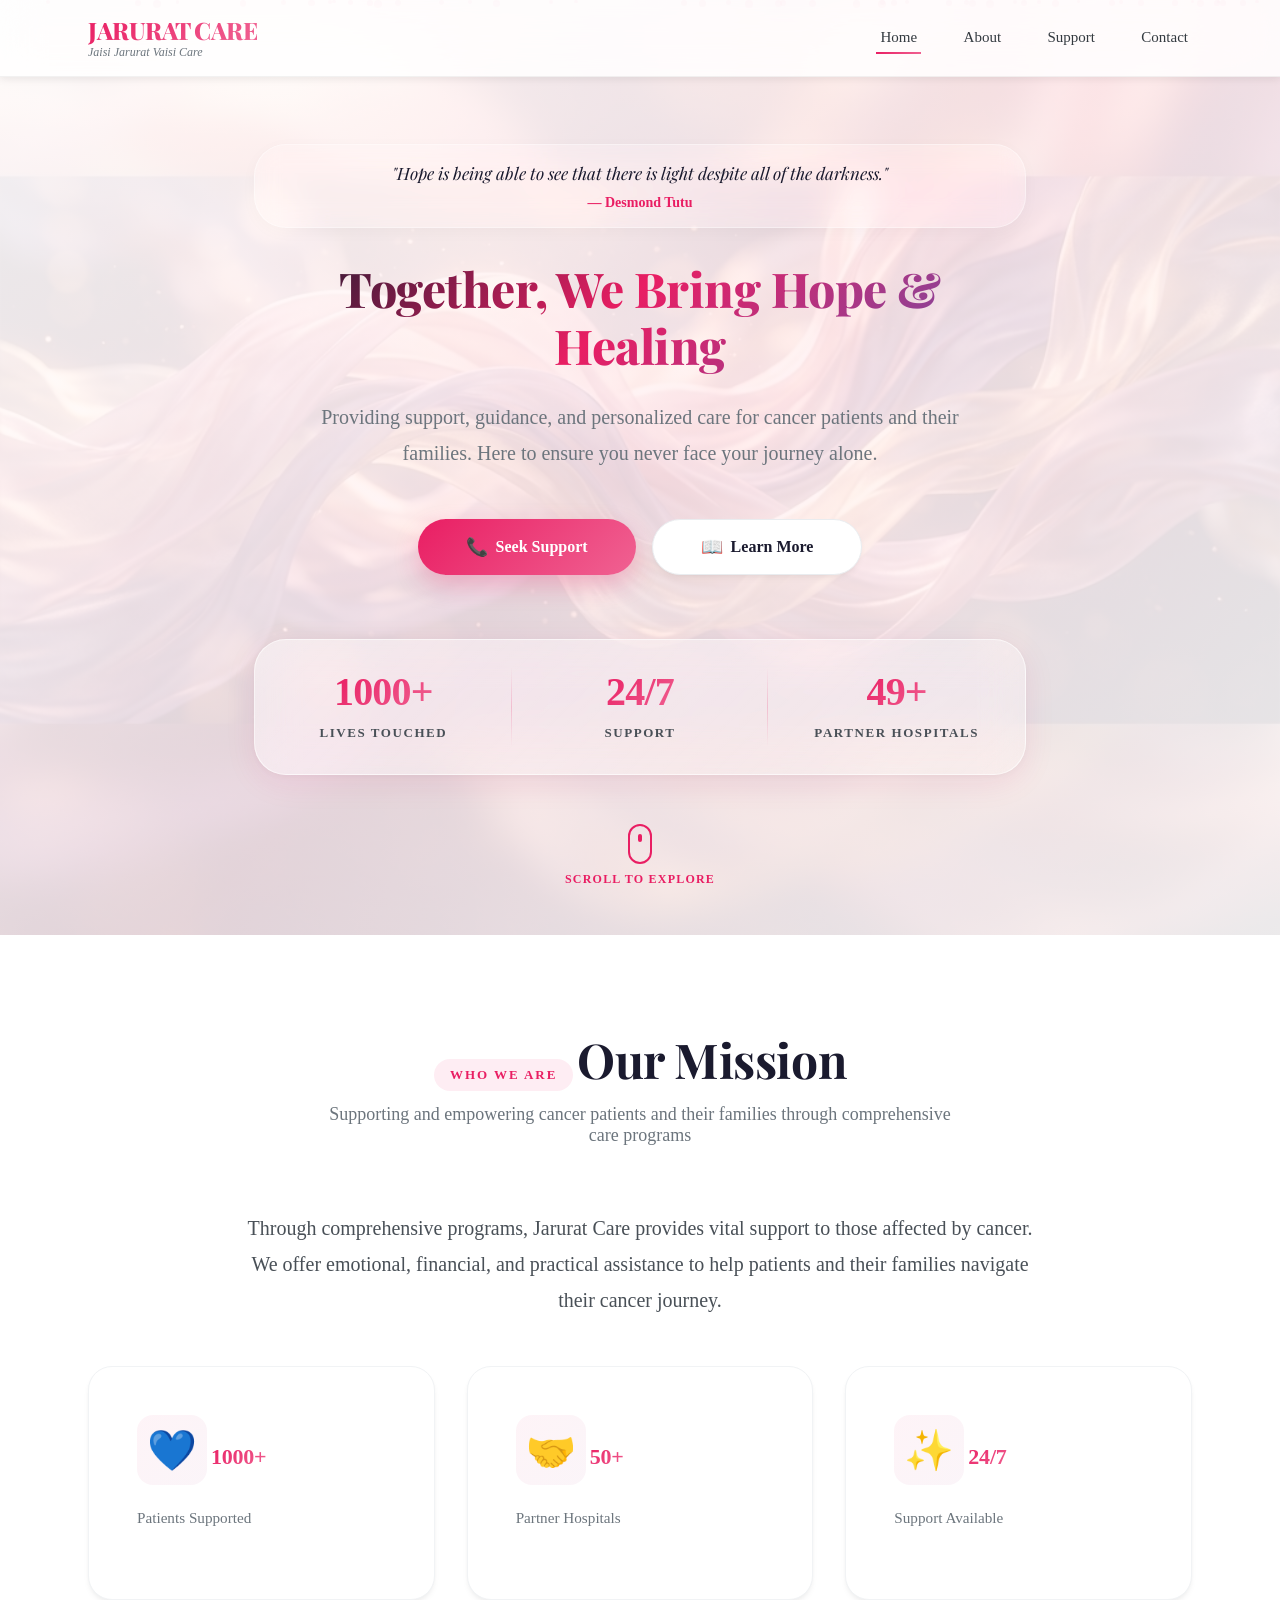
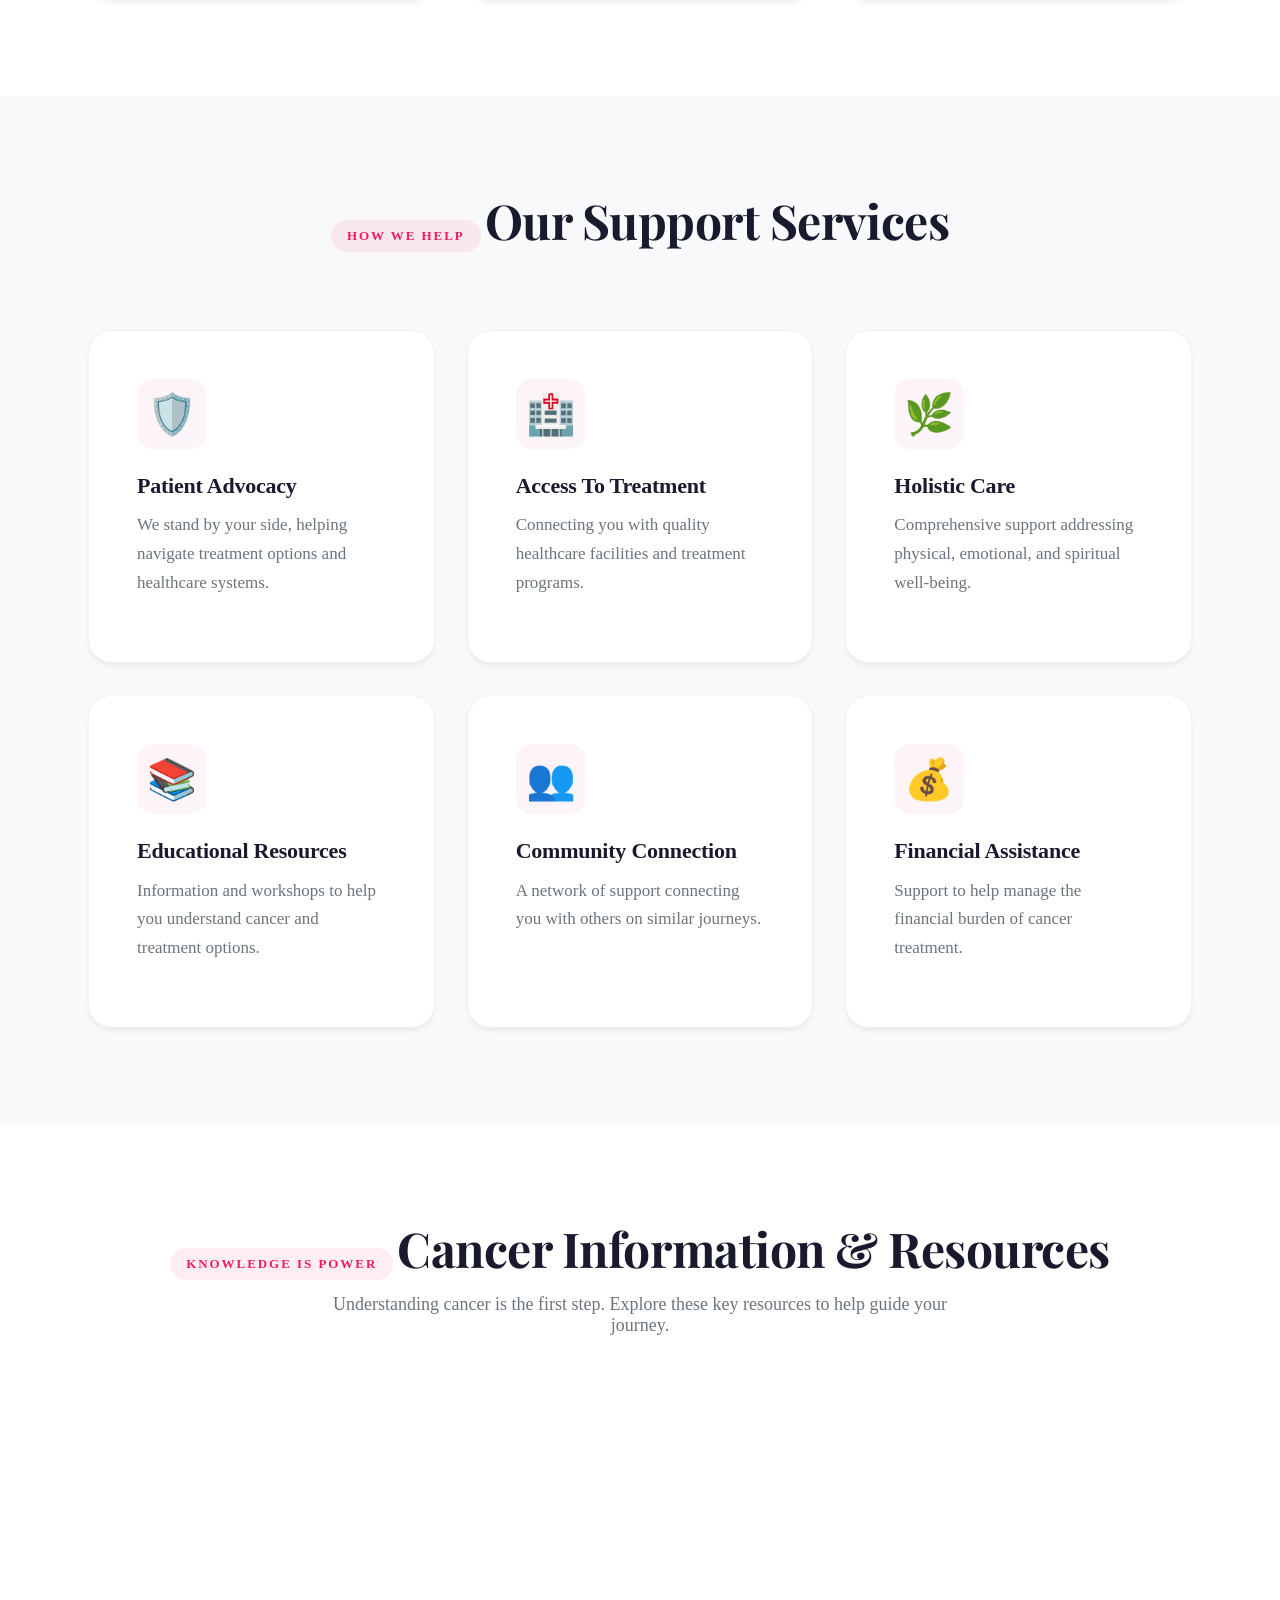
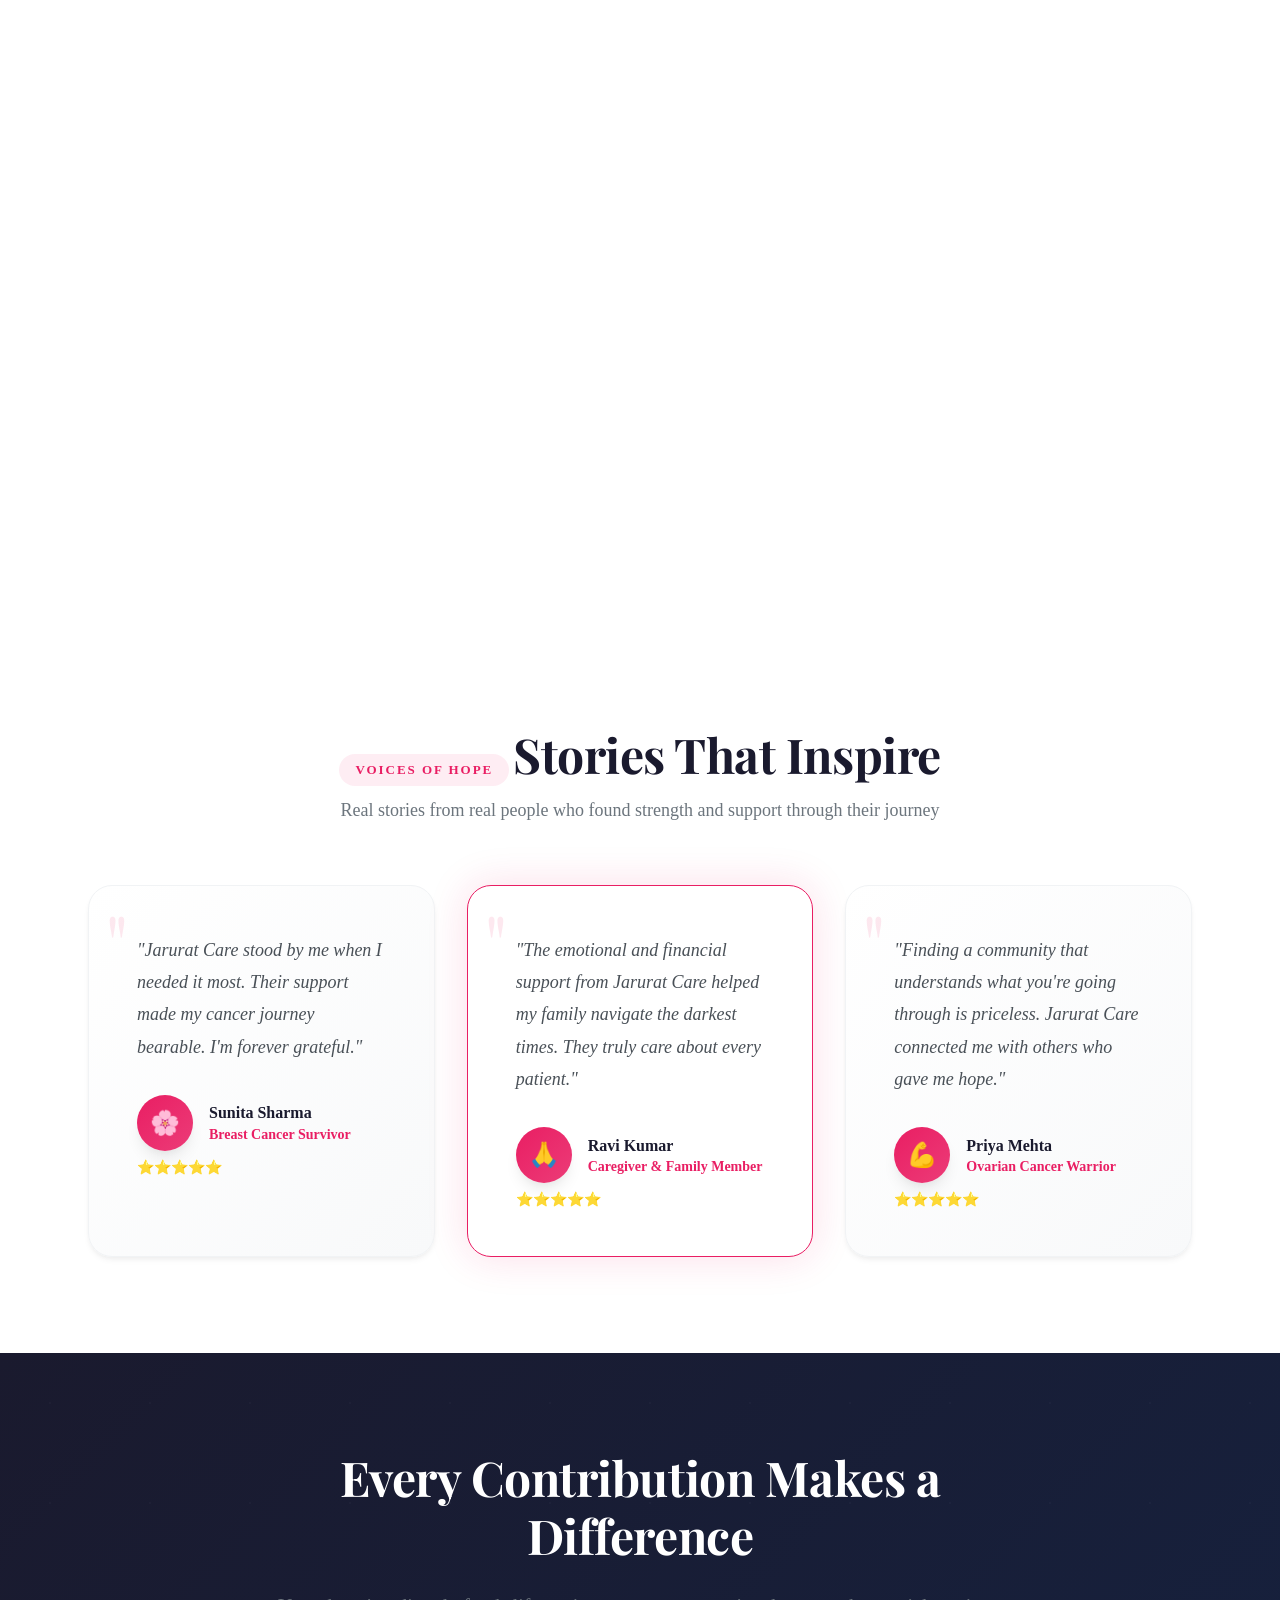
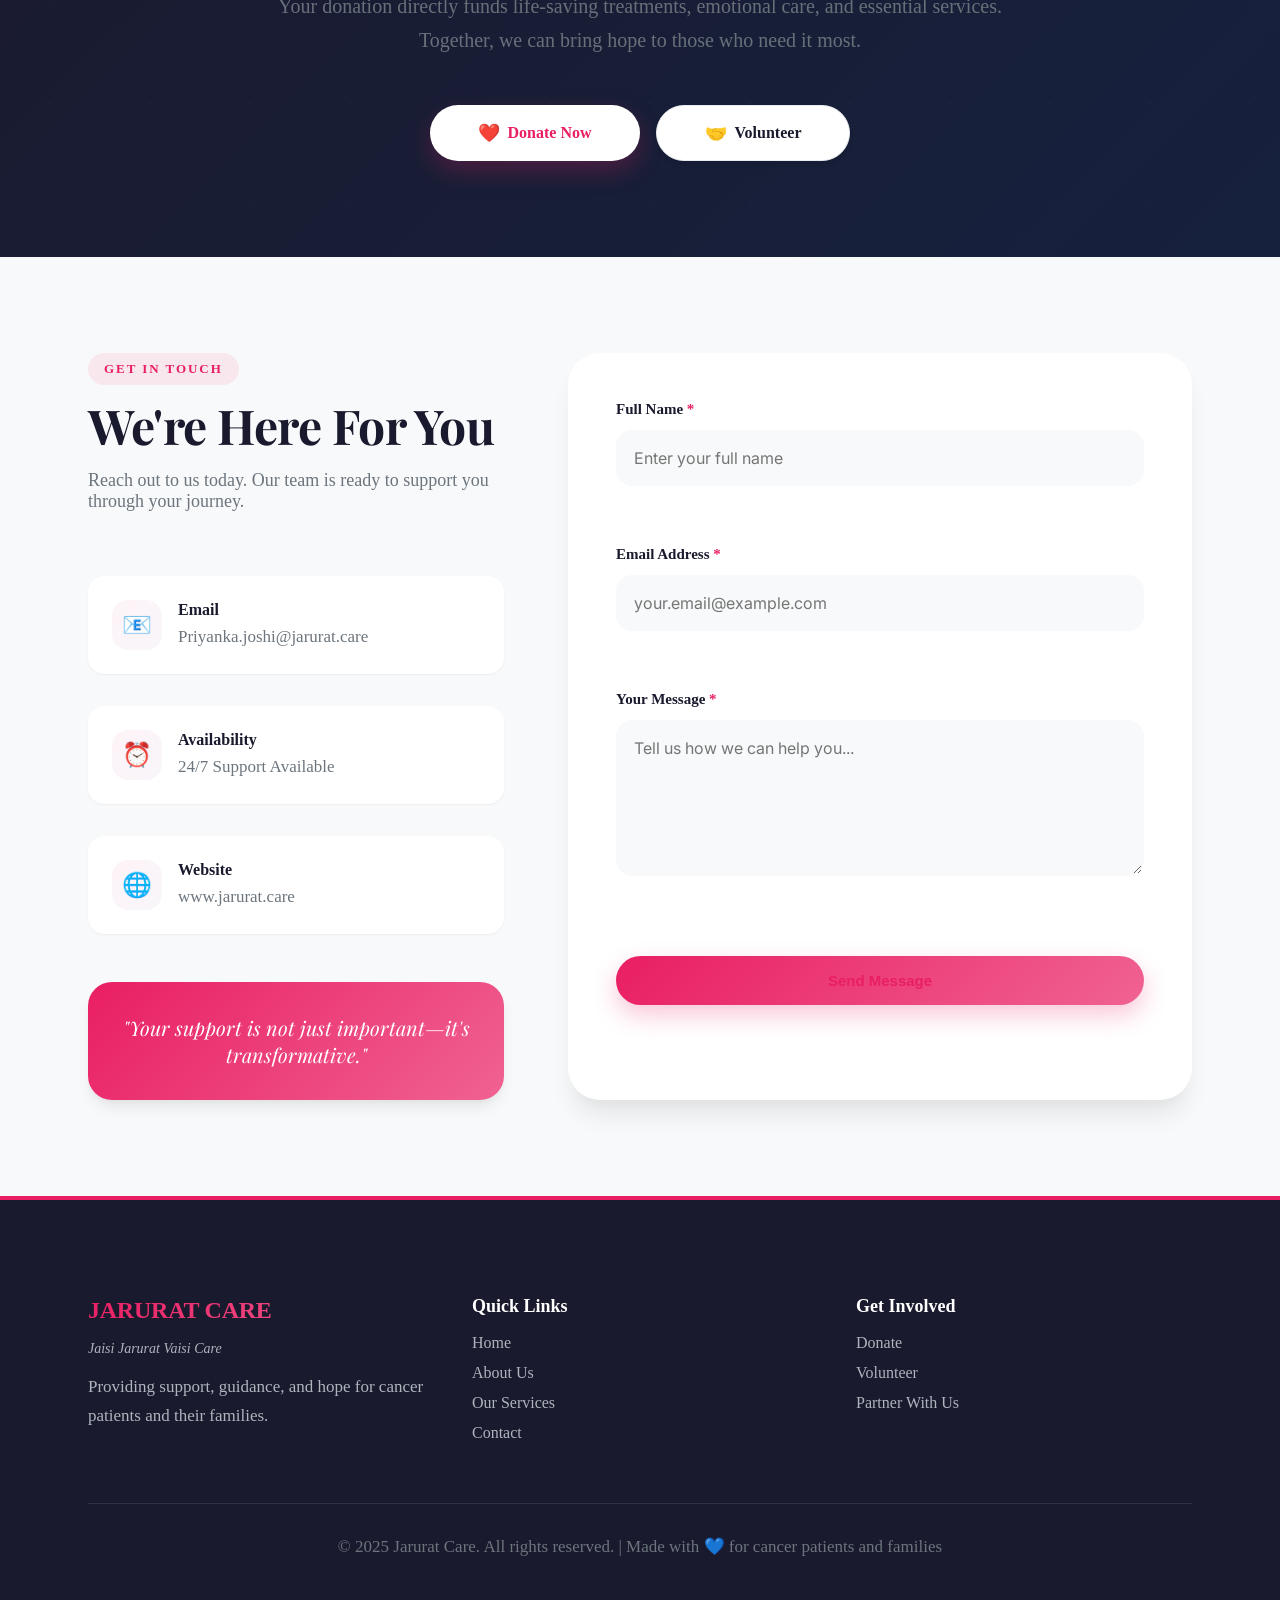
==== commit 115f569f: "Updated fallback for quotes" ====
--- a/index.html
+++ b/index.html
@@ -3,7 +3,7 @@
 
 <head>
     <meta charset="UTF-8">
-    <meta name="viewport" content="width=device-width, initial-scale=1.0">
+    <meta name="viewport" content="width=device-width, initial-scale=1.0, maximum-scale=1.0, user-scalable=no">
     <meta name="description"
         content="Cancer Awareness & Support - Providing hope, guidance, and personalized care for cancer patients and their families. You never face your journey alone.">
     <title>Cancer Awareness & Support | Jarurat Care</title>
@@ -13,6 +13,7 @@
         href="https://fonts.googleapis.com/css2?family=Inter:wght@300;400;500;600;700&family=Playfair+Display:wght@600;700&display=swap"
         rel="stylesheet">
     <link rel="stylesheet" href="styles.css">
+    <link rel="stylesheet" href="mobile-fixes.css">
 </head>
 
 <body>
--- a/styles.css
+++ b/styles.css
@@ -69,1847 +69,1971 @@
     /* Transitions */
     --transition-fast: 150ms cubic-bezier(0.4, 0, 0.2, 1);
     --transition-base: 300ms cubic-bezier(0.4, 0, 0.2, 1);
-    --transition-slow: 500ms cubic-bezier(0.4, 0, 0.2, 1);
-    --transition-bounce: 600ms cubic-bezier(0.34, 1.56, 0.64, 1);
-}
-
-html {
-    scroll-behavior: smooth;
-    font-size: 16px;
-}
-
-body {
-    font-family: var(--font-primary);
-    color: var(--gray-900);
-    background: var(--cream);
-    line-height: 1.7;
-    overflow-x: hidden;
-    -webkit-font-smoothing: antialiased;
-    -moz-osx-font-smoothing: grayscale;
-}
-
-/* ===================================
-   ELEGANT TYPOGRAPHY
-   =================================== */
-h1,
-h2,
-h3,
-h4,
-h5,
-h6 {
-    font-weight: 700;
-    line-height: 1.2;
-    color: var(--secondary);
-    margin-bottom: var(--space-4);
-}
-
-h1 {
-    font-size: clamp(2.5rem, 6vw, 4.5rem);
-    font-family: var(--font-display);
-    letter-spacing: -0.02em;
-}
-
-h2 {
-    font-size: clamp(2rem, 4vw, 3rem);
-    font-family: var(--font-display);
-    letter-spacing: -0.01em;
-}
-
-h3 {
-    font-size: clamp(1.5rem, 3vw, 2rem);
-    letter-spacing: -0.01em;
-}
-
-p {
-    color: var(--gray-600);
-    margin-bottom: var(--space-5);
-    font-size: 1.0625rem;
-}
-
-/* ===================================
+
+    h1,
+    h2,
+    h3,
+    h4,
+    h5,
+    h6 {
+        font-weight: 700;
+        line-height: 1.2;
+        color: var(--secondary);
+        margin-bottom: var(--space-4);
+    }
+
+    h1 {
+        font-size: clamp(2.5rem, 6vw, 4.5rem);
+        font-family: var(--font-display);
+        letter-spacing: -0.02em;
+    }
+
+    h2 {
+        font-size: clamp(2rem, 4vw, 3rem);
+        font-family: var(--font-display);
+        letter-spacing: -0.01em;
+    }
+
+    h3 {
+        font-size: clamp(1.5rem, 3vw, 2rem);
+        letter-spacing: -0.01em;
+    }
+
+    p {
+        color: var(--gray-600);
+        margin-bottom: var(--space-5);
+        font-size: 1.0625rem;
+    }
+
+    /* ===================================
    LAYOUT
    =================================== */
-.container {
-    max-width: 1200px;
-    margin: 0 auto;
-    padding: 0 var(--space-6);
-}
-
-@media (min-width: 768px) {
     .container {
-        padding: 0 var(--space-8);
-    }
-}
-
-/* ===================================
+        max-width: 1200px;
+        margin: 0 auto;
+        padding: 0 var(--space-6);
+    }
+
+    @media (min-width: 768px) {
+        .container {
+            padding: 0 var(--space-8);
+        }
+    }
+
+    /* ===================================
    GOD-LEVEL RESPONSIVE NAVIGATION
    =================================== */
-.navbar {
-    position: fixed;
-    top: 0;
-    left: 0;
-    right: 0;
-    z-index: 1000;
-    padding: var(--space-4) 0;
-    background: rgba(255, 255, 255, 0.85);
-    backdrop-filter: blur(20px) saturate(180%);
-    border-bottom: 1px solid rgba(0, 0, 0, 0.05);
-    transition: all 0.3s cubic-bezier(0.4, 0, 0.2, 1);
-}
-
-.navbar.scrolled {
-    padding: var(--space-3) 0;
-    background: rgba(255, 255, 255, 0.95);
-    box-shadow: 0 4px 20px rgba(0, 0, 0, 0.08);
-}
-
-.nav-content {
-    display: flex;
-    justify-content: space-between;
-    align-items: center;
-    position: relative;
-}
-
-.logo {
-    z-index: 1001;
-    cursor: pointer;
-    transition: var(--transition-base);
-}
-
-.logo:hover {
-    transform: scale(1.05);
-}
-
-.logo h1 {
-    font-size: clamp(1.25rem, 3vw, 1.5rem);
-    margin: 0;
-    background: var(--gradient-primary);
-    -webkit-background-clip: text;
-    -webkit-text-fill-color: transparent;
-    background-clip: text;
-    font-weight: 800;
-    letter-spacing: -0.02em;
-}
-
-.tagline {
-    font-size: 0.75rem;
-    color: var(--gray-600);
-    font-style: italic;
-    margin: 0;
-    display: none;
-}
-
-@media (min-width: 1024px) {
+    .navbar {
+        position: fixed;
+        top: 0;
+        left: 0;
+        right: 0;
+        z-index: 1000;
+        padding: var(--space-4) 0;
+        background: rgba(255, 255, 255, 0.85);
+        backdrop-filter: blur(20px) saturate(180%);
+        border-bottom: 1px solid rgba(0, 0, 0, 0.05);
+        transition: all 0.3s cubic-bezier(0.4, 0, 0.2, 1);
+    }
+
+    .navbar.scrolled {
+        padding: var(--space-3) 0;
+        background: rgba(255, 255, 255, 0.95);
+        box-shadow: 0 4px 20px rgba(0, 0, 0, 0.08);
+    }
+
+    .nav-content {
+        display: flex;
+        justify-content: space-between;
+        align-items: center;
+        position: relative;
+    }
+
+    .logo {
+        z-index: 1001;
+        cursor: pointer;
+        transition: var(--transition-base);
+    }
+
+    .logo:hover {
+        transform: scale(1.05);
+    }
+
+    .logo h1 {
+        font-size: clamp(1.25rem, 3vw, 1.5rem);
+        margin: 0;
+        background: var(--gradient-primary);
+        -webkit-background-clip: text;
+        -webkit-text-fill-color: transparent;
+        background-clip: text;
+        font-weight: 800;
+        letter-spacing: -0.02em;
+    }
+
     .tagline {
+        font-size: 0.75rem;
+        color: var(--gray-600);
+        font-style: italic;
+        margin: 0;
+        display: none;
+    }
+
+    @media (min-width: 1024px) {
+        .tagline {
+            display: block;
+        }
+    }
+
+    /* Desktop Navigation */
+    .nav-links {
+        display: none;
+        gap: clamp(1.5rem, 3vw, 3rem);
+        list-style: none;
+        align-items: center;
+    }
+
+    @media (min-width: 768px) {
+        .nav-links {
+            display: flex;
+        }
+    }
+
+    .nav-link {
+        color: var(--gray-800);
+        text-decoration: none;
+        font-weight: 500;
+        font-size: 0.9375rem;
+        position: relative;
+        padding: var(--space-2) var(--space-1);
+        transition: var(--transition-base);
+        white-space: nowrap;
+    }
+
+    .nav-link::after {
+        content: '';
+        position: absolute;
+        bottom: 0;
+        left: 0;
+        width: 0;
+        height: 2px;
+        background: var(--gradient-primary);
+        transition: width 0.3s cubic-bezier(0.4, 0, 0.2, 1);
+    }
+
+    .nav-link:hover {
+        color: var(--primary);
+    }
+
+    .nav-link:hover::after,
+    .nav-link.active::after {
+        width: 100%;
+    }
+
+    /* Animated Hamburger Menu */
+    .mobile-menu-toggle {
+        display: flex;
+        flex-direction: column;
+        justify-content: center;
+        align-items: center;
+        width: 44px;
+        height: 44px;
+        background: none;
+        border: none;
+        cursor: pointer;
+        padding: var(--space-2);
+        z-index: 1001;
+        position: relative;
+        -webkit-tap-highlight-color: transparent;
+    }
+
+    @media (min-width: 768px) {
+        .mobile-menu-toggle {
+            display: none;
+        }
+    }
+
+    .mobile-menu-toggle span {
         display: block;
-    }
-}
-
-/* Desktop Navigation */
-.nav-links {
-    display: none;
-    gap: clamp(1.5rem, 3vw, 3rem);
-    list-style: none;
-    align-items: center;
-}
-
-@media (min-width: 768px) {
-    .nav-links {
+        width: 24px;
+        height: 2px;
+        background: var(--gray-800);
+        border-radius: 2px;
+        transition: all 0.3s cubic-bezier(0.4, 0, 0.2, 1);
+        position: relative;
+    }
+
+    .mobile-menu-toggle span:nth-child(1) {
+        transform-origin: top left;
+        margin-bottom: 5px;
+    }
+
+    .mobile-menu-toggle span:nth-child(2) {
+        margin-bottom: 5px;
+    }
+
+    .mobile-menu-toggle span:nth-child(3) {
+        transform-origin: bottom left;
+    }
+
+    /* Animated Hamburger to X */
+    .mobile-menu-toggle.active span:nth-child(1) {
+        transform: rotate(45deg) translate(2px, -2px);
+        background: var(--primary);
+    }
+
+    .mobile-menu-toggle.active span:nth-child(2) {
+        opacity: 0;
+        transform: translateX(20px);
+    }
+
+    .mobile-menu-toggle.active span:nth-child(3) {
+        transform: rotate(-45deg) translate(2px, 2px);
+        background: var(--primary);
+    }
+
+    /* Mobile Navigation Overlay */
+    .nav-links.mobile-active {
         display: flex;
-    }
-}
-
-.nav-link {
-    color: var(--gray-800);
-    text-decoration: none;
-    font-weight: 500;
-    font-size: 0.9375rem;
-    position: relative;
-    padding: var(--space-2) var(--space-1);
-    transition: var(--transition-base);
-    white-space: nowrap;
-}
-
-.nav-link::after {
-    content: '';
-    position: absolute;
-    bottom: 0;
-    left: 0;
-    width: 0;
-    height: 2px;
-    background: var(--gradient-primary);
-    transition: width 0.3s cubic-bezier(0.4, 0, 0.2, 1);
-}
-
-.nav-link:hover {
-    color: var(--primary);
-}
-
-.nav-link:hover::after,
-.nav-link.active::after {
-    width: 100%;
-}
-
-/* Animated Hamburger Menu */
-.mobile-menu-toggle {
-    display: flex;
-    flex-direction: column;
-    justify-content: center;
-    align-items: center;
-    width: 44px;
-    height: 44px;
-    background: none;
-    border: none;
-    cursor: pointer;
-    padding: var(--space-2);
-    z-index: 1001;
-    position: relative;
-    -webkit-tap-highlight-color: transparent;
-}
-
-@media (min-width: 768px) {
-    .mobile-menu-toggle {
-        display: none;
-    }
-}
-
-.mobile-menu-toggle span {
-    display: block;
-    width: 24px;
-    height: 2px;
-    background: var(--gray-800);
-    border-radius: 2px;
-    transition: all 0.3s cubic-bezier(0.4, 0, 0.2, 1);
-    position: relative;
-}
-
-.mobile-menu-toggle span:nth-child(1) {
-    transform-origin: top left;
-    margin-bottom: 5px;
-}
-
-.mobile-menu-toggle span:nth-child(2) {
-    margin-bottom: 5px;
-}
-
-.mobile-menu-toggle span:nth-child(3) {
-    transform-origin: bottom left;
-}
-
-/* Animated Hamburger to X */
-.mobile-menu-toggle.active span:nth-child(1) {
-    transform: rotate(45deg) translate(2px, -2px);
-    background: var(--primary);
-}
-
-.mobile-menu-toggle.active span:nth-child(2) {
-    opacity: 0;
-    transform: translateX(20px);
-}
-
-.mobile-menu-toggle.active span:nth-child(3) {
-    transform: rotate(-45deg) translate(2px, 2px);
-    background: var(--primary);
-}
-
-/* Mobile Navigation Overlay */
-.nav-links.mobile-active {
-    display: flex;
-    flex-direction: column;
-    position: fixed;
-    top: 0;
-    right: 0;
-    width: min(85vw, 400px);
-    height: 100vh;
-    background: rgba(255, 255, 255, 0.98);
-    backdrop-filter: blur(30px) saturate(180%);
-    padding: calc(80px + var(--space-6)) var(--space-6) var(--space-6);
-    gap: 0;
-    box-shadow: -10px 0 50px rgba(0, 0, 0, 0.15);
-    animation: slideInRight 0.4s cubic-bezier(0.4, 0, 0.2, 1);
-    overflow-y: auto;
-    -webkit-overflow-scrolling: touch;
-}
-
-@keyframes slideInRight {
-    from {
-        transform: translateX(100%);
-        opacity: 0;
-    }
-
-    to {
-        transform: translateX(0);
-        opacity: 1;
-    }
-}
-
-/* Mobile Menu Backdrop */
-.nav-links.mobile-active::before {
-    content: '';
-    position: fixed;
-    top: 0;
-    left: 0;
-    right: 0;
-    bottom: 0;
-    background: rgba(0, 0, 0, 0.5);
-    backdrop-filter: blur(4px);
-    z-index: -1;
-    animation: fadeIn 0.3s ease;
-}
-
-@keyframes fadeIn {
-    from {
-        opacity: 0;
-    }
-
-    to {
-        opacity: 1;
-    }
-}
-
-/* Mobile Nav Links */
-.nav-links.mobile-active .nav-link {
-    width: 100%;
-    padding: var(--space-4) var(--space-2);
-    font-size: 1.125rem;
-    border-bottom: 1px solid var(--gray-100);
-    animation: slideInStagger 0.4s cubic-bezier(0.4, 0, 0.2, 1) backwards;
-}
-
-.nav-links.mobile-active .nav-link:nth-child(1) {
-    animation-delay: 0.1s;
-}
-
-.nav-links.mobile-active .nav-link:nth-child(2) {
-    animation-delay: 0.15s;
-}
-
-.nav-links.mobile-active .nav-link:nth-child(3) {
-    animation-delay: 0.2s;
-}
-
-.nav-links.mobile-active .nav-link:nth-child(4) {
-    animation-delay: 0.25s;
-}
-
-.nav-links.mobile-active .nav-link:nth-child(5) {
-    animation-delay: 0.3s;
-}
-
-@keyframes slideInStagger {
-    from {
-        opacity: 0;
-        transform: translateX(30px);
-    }
-
-    to {
-        opacity: 1;
-        transform: translateX(0);
-    }
-}
-
-.nav-links.mobile-active .nav-link::after {
-    bottom: var(--space-4);
-    left: var(--space-2);
-}
-
-.nav-links.mobile-active .nav-link:hover {
-    background: var(--gradient-soft);
-    padding-left: var(--space-4);
-}
-
-/* ===================================
+        flex-direction: column;
+        position: fixed;
+        top: 0;
+        right: 0;
+        width: min(85vw, 400px);
+        height: 100vh;
+        background: rgba(255, 255, 255, 0.98);
+        backdrop-filter: blur(30px) saturate(180%);
+        padding: calc(80px + var(--space-6)) var(--space-6) var(--space-6);
+        gap: 0;
+        box-shadow: -10px 0 50px rgba(0, 0, 0, 0.15);
+        animation: slideInRight 0.4s cubic-bezier(0.4, 0, 0.2, 1);
+        overflow-y: auto;
+        -webkit-overflow-scrolling: touch;
+    }
+
+    @keyframes slideInRight {
+        from {
+            transform: translateX(100%);
+            opacity: 0;
+        }
+
+        to {
+            transform: translateX(0);
+            opacity: 1;
+        }
+    }
+
+    /* Mobile Menu Backdrop */
+    .nav-links.mobile-active::before {
+        content: '';
+        position: fixed;
+        top: 0;
+        left: 0;
+        right: 0;
+        bottom: 0;
+        background: rgba(0, 0, 0, 0.5);
+        backdrop-filter: blur(4px);
+        z-index: -1;
+        animation: fadeIn 0.3s ease;
+    }
+
+    @keyframes fadeIn {
+        from {
+            opacity: 0;
+        }
+
+        to {
+            opacity: 1;
+        }
+    }
+
+    /* Mobile Nav Links */
+    .nav-links.mobile-active .nav-link {
+        width: 100%;
+        padding: var(--space-4) var(--space-2);
+        font-size: 1.125rem;
+        border-bottom: 1px solid var(--gray-100);
+        animation: slideInStagger 0.4s cubic-bezier(0.4, 0, 0.2, 1) backwards;
+    }
+
+    .nav-links.mobile-active .nav-link:nth-child(1) {
+        animation-delay: 0.1s;
+    }
+
+    .nav-links.mobile-active .nav-link:nth-child(2) {
+        animation-delay: 0.15s;
+    }
+
+    .nav-links.mobile-active .nav-link:nth-child(3) {
+        animation-delay: 0.2s;
+    }
+
+    .nav-links.mobile-active .nav-link:nth-child(4) {
+        animation-delay: 0.25s;
+    }
+
+    .nav-links.mobile-active .nav-link:nth-child(5) {
+        animation-delay: 0.3s;
+    }
+
+    @keyframes slideInStagger {
+        from {
+            opacity: 0;
+            transform: translateX(30px);
+        }
+
+        to {
+            opacity: 1;
+            transform: translateX(0);
+        }
+    }
+
+    .nav-links.mobile-active .nav-link::after {
+        bottom: var(--space-4);
+        left: var(--space-2);
+    }
+
+    .nav-links.mobile-active .nav-link:hover {
+        background: var(--gradient-soft);
+        padding-left: var(--space-4);
+    }
+
+    /* ===================================
    STUNNING HERO SECTION
    =================================== */
-.hero {
-    min-height: 100vh;
-    display: flex;
-    align-items: center;
-    justify-content: center;
-    background: url('hero-bg.png') center/cover no-repeat fixed;
-    position: relative;
-    padding-top: 80px;
-    overflow: hidden;
-}
-
-.hero::before {
-    content: '';
-    position: absolute;
-    inset: 0;
-    background: linear-gradient(135deg, rgba(255, 255, 255, 0.92) 0%, rgba(255, 255, 255, 0.75) 100%);
-    z-index: 1;
-}
-
-.particles {
-    position: absolute;
-    inset: 0;
-    z-index: 1;
-    pointer-events: none;
-}
-
-.particle {
-    position: absolute;
-    background: rgba(233, 30, 99, 0.3);
-    border-radius: 50%;
-    animation: float linear infinite;
-}
-
-@keyframes float {
-    0% {
-        transform: translateY(100vh) scale(0);
-        opacity: 0;
-    }
-
-    20% {
-        opacity: 0.6;
-    }
-
-    80% {
-        opacity: 0.6;
-    }
-
-    100% {
-        transform: translateY(-100px) scale(1);
-        opacity: 0;
-    }
-}
-
-.hero-content {
-    position: relative;
-    z-index: 2;
-    text-align: center;
-    max-width: 900px;
-    padding: var(--space-10) var(--space-4);
-    animation: fadeInUp 1s ease backwards;
-}
-
-.hero-badge {
-    display: inline-flex;
-    align-items: center;
-    gap: var(--space-2);
-    padding: var(--space-3) var(--space-5);
-    background: rgba(233, 30, 99, 0.08);
-    color: var(--primary);
-    border-radius: var(--radius-full);
-    font-size: 0.875rem;
-    font-weight: 600;
-    margin-bottom: var(--space-6);
-    border: 1px solid rgba(233, 30, 99, 0.15);
-    backdrop-filter: blur(10px);
-    animation: fadeInUp 1s ease 0.1s backwards;
-}
-
-.hero-badge {
-    display: inline-flex;
-    align-items: center;
-    gap: var(--space-2);
-    padding: var(--space-3) var(--space-5);
-    background: rgba(233, 30, 99, 0.08);
-    color: var(--primary);
-    border-radius: var(--radius-full);
-    font-size: 0.875rem;
-    font-weight: 600;
-    margin-bottom: var(--space-6);
-    border: 1px solid rgba(233, 30, 99, 0.15);
-    backdrop-filter: blur(10px);
-    animation: fadeInUp 1s ease 0.1s backwards;
-}
-
-/* ===================================
+    .hero {
+        min-height: 100vh;
+        display: flex;
+        align-items: center;
+        justify-content: center;
+        background: url('hero-bg.png') center/cover no-repeat fixed;
+        position: relative;
+        padding-top: 80px;
+        overflow: hidden;
+    }
+
+    .hero::before {
+        content: '';
+        position: absolute;
+        inset: 0;
+        background: linear-gradient(135deg, rgba(255, 255, 255, 0.92) 0%, rgba(255, 255, 255, 0.75) 100%);
+        z-index: 1;
+    }
+
+    .particles {
+        position: absolute;
+        inset: 0;
+        z-index: 1;
+        pointer-events: none;
+    }
+
+    .particle {
+        position: absolute;
+        background: rgba(233, 30, 99, 0.3);
+        border-radius: 50%;
+        animation: float linear infinite;
+    }
+
+    @keyframes float {
+        0% {
+            transform: translateY(100vh) scale(0);
+            opacity: 0;
+        }
+
+        20% {
+            opacity: 0.6;
+        }
+
+        80% {
+            opacity: 0.6;
+        }
+
+        100% {
+            transform: translateY(-100px) scale(1);
+            opacity: 0;
+        }
+    }
+
+    .hero-content {
+        position: relative;
+        z-index: 2;
+        text-align: center;
+        max-width: 900px;
+        padding: var(--space-10) var(--space-4);
+        animation: fadeInUp 1s ease backwards;
+    }
+
+    .hero-badge {
+        display: inline-flex;
+        align-items: center;
+        gap: var(--space-2);
+        padding: var(--space-3) var(--space-5);
+        background: rgba(233, 30, 99, 0.08);
+        color: var(--primary);
+        border-radius: var(--radius-full);
+        font-size: 0.875rem;
+        font-weight: 600;
+        margin-bottom: var(--space-6);
+        border: 1px solid rgba(233, 30, 99, 0.15);
+        backdrop-filter: blur(10px);
+        animation: fadeInUp 1s ease 0.1s backwards;
+    }
+
+    .hero-badge {
+        display: inline-flex;
+        align-items: center;
+        gap: var(--space-2);
+        padding: var(--space-3) var(--space-5);
+        background: rgba(233, 30, 99, 0.08);
+        color: var(--primary);
+        border-radius: var(--radius-full);
+        font-size: 0.875rem;
+        font-weight: 600;
+        margin-bottom: var(--space-6);
+        border: 1px solid rgba(233, 30, 99, 0.15);
+        backdrop-filter: blur(10px);
+        animation: fadeInUp 1s ease 0.1s backwards;
+    }
+
+    /* ===================================
    INSPIRATIONAL QUOTES SECTION
    =================================== */
-.inspirational-quote-container {
-    display: flex;
-    align-items: center;
-    justify-content: center;
-    padding: var(--space-4) var(--space-6);
-    background: rgba(255, 255, 255, 0.25);
-    backdrop-filter: blur(12px) saturate(150%);
-    border-radius: var(--radius-xl);
-    border: 1px solid rgba(255, 255, 255, 0.4);
-    margin-bottom: var(--space-6);
-    animation: fadeInUp 1s ease 0.1s backwards;
-    box-shadow: 0 4px 16px rgba(0, 0, 0, 0.03);
-}
-
-.inspirational-quote {
-    flex: 1;
-    margin: 0;
-    text-align: center;
-    max-width: 700px;
-}
-
-.quote-text {
-    font-size: 1.0625rem;
-    font-style: italic;
-    color: var(--secondary);
-    margin: 0 0 var(--space-2) 0;
-    line-height: 1.5;
-    font-weight: 400;
-    transition: opacity 0.5s ease, transform 0.5s ease;
-    font-family: var(--font-display);
-    white-space: nowrap;
-    overflow: hidden;
-    text-overflow: ellipsis;
-}
-
-.quote-author {
-    font-size: 0.875rem;
-    color: var(--primary);
-    font-weight: 600;
-    font-style: normal;
-    display: block;
-    transition: opacity 0.5s ease, transform 0.5s ease;
-}
-
-/* Responsive quotes */
-@media (max-width: 768px) {
     .inspirational-quote-container {
-        padding: var(--space-3) var(--space-4);
+        display: flex;
+        align-items: center;
+        justify-content: center;
+        padding: var(--space-4) var(--space-6);
+        background: rgba(255, 255, 255, 0.25);
+        backdrop-filter: blur(12px) saturate(150%);
+        border-radius: var(--radius-xl);
+        border: 1px solid rgba(255, 255, 255, 0.4);
+        margin-bottom: var(--space-6);
+        animation: fadeInUp 1s ease 0.1s backwards;
+        box-shadow: 0 4px 16px rgba(0, 0, 0, 0.03);
+    }
+
+    .inspirational-quote {
+        flex: 1;
+        margin: 0;
+        text-align: center;
+        max-width: 700px;
     }
 
     .quote-text {
-        font-size: 0.9375rem;
-        white-space: normal;
+        font-size: 1.0625rem;
+        font-style: italic;
+        color: var(--secondary);
+        margin: 0 0 var(--space-2) 0;
+        line-height: 1.5;
+        font-weight: 400;
+        transition: opacity 0.5s ease, transform 0.5s ease;
+        font-family: var(--font-display);
+        white-space: nowrap;
+        overflow: hidden;
+        text-overflow: ellipsis;
     }
 
     .quote-author {
+        font-size: 0.875rem;
+        color: var(--primary);
+        font-weight: 600;
+        font-style: normal;
+        display: block;
+        transition: opacity 0.5s ease, transform 0.5s ease;
+    }
+
+    /* Responsive quotes */
+    @media (max-width: 768px) {
+        .inspirational-quote-container {
+            padding: var(--space-3) var(--space-4);
+            margin-bottom: var(--space-4);
+        }
+
+        .quote-text {
+            font-size: 0.875rem;
+            white-space: normal;
+            line-height: 1.5;
+            margin-bottom: var(--space-2);
+        }
+
+        .quote-author {
+            font-size: 0.75rem;
+        }
+    }
+
+    @media (max-width: 480px) {
+        .inspirational-quote-container {
+            padding: var(--space-2) var(--space-3);
+            margin-bottom: var(--space-3);
+        }
+
+        .quote-text {
+            font-size: 0.8125rem;
+            line-height: 1.4;
+        }
+
+        .quote-author {
+            font-size: 0.6875rem;
+        }
+    }
+
+    .hero-title {
+        font-family: var(--font-display);
+        margin-bottom: var(--space-5);
+        background: linear-gradient(135deg, #1a1a2e 0%, #e91e63 100%);
+        -webkit-background-clip: text;
+        -webkit-text-fill-color: transparent;
+        background-clip: text;
+        animation: fadeInUp 1s ease 0.2s backwards;
+        font-weight: 800;
+    }
+
+    .hero-subtitle {
+        font-size: 1.25rem;
+        color: var(--gray-600);
+        margin-bottom: var(--space-8);
+        font-weight: 400;
+        line-height: 1.8;
+        animation: fadeInUp 1s ease 0.3s backwards;
+        max-width: 700px;
+        margin-left: auto;
+        margin-right: auto;
+    }
+
+    /* Responsive hero subtitle */
+    @media (max-width: 768px) {
+        .hero-subtitle {
+            font-size: 1.0625rem;
+            line-height: 1.7;
+            margin-bottom: var(--space-6);
+        }
+    }
+
+    @media (max-width: 480px) {
+        .hero-subtitle {
+            font-size: 0.9375rem;
+            line-height: 1.6;
+            margin-bottom: var(--space-5);
+            padding: 0 var(--space-2);
+        }
+    }
+
+    .hero-buttons {
+        display: flex;
+        justify-content: center;
+        gap: var(--space-4);
+        flex-wrap: wrap;
+        animation: fadeInUp 1s ease 0.4s backwards;
+        margin-bottom: var(--space-10);
+    }
+
+    .hero-stats {
+        display: flex;
+        flex-direction: row;
+        gap: 0;
+        justify-content: center;
+        align-items: stretch;
+        flex-wrap: nowrap;
+        margin-top: var(--space-6);
+        padding: 0;
+        background: linear-gradient(135deg, rgba(255, 255, 255, 0.5) 0%, rgba(255, 255, 255, 0.3) 100%);
+        border-radius: var(--radius-xl);
+        backdrop-filter: blur(20px) saturate(180%);
+        border: 1px solid rgba(255, 255, 255, 0.6);
+        box-shadow: 0 8px 32px rgba(233, 30, 99, 0.08),
+            0 2px 8px rgba(0, 0, 0, 0.04);
+        animation: fadeInUp 1s ease 0.5s backwards;
+        max-width: 900px;
+        margin-left: auto;
+        margin-right: auto;
+        overflow: hidden;
+    }
+
+    .hero-stat-item {
+        text-align: center;
+        flex: 1;
+        padding: var(--space-6) var(--space-5);
+        position: relative;
+        transition: all 0.3s cubic-bezier(0.4, 0, 0.2, 1);
+    }
+
+    .hero-stat-item:not(:last-child)::after {
+        content: '';
+        position: absolute;
+        right: 0;
+        top: 20%;
+        height: 60%;
+        width: 1px;
+        background: linear-gradient(180deg, transparent, rgba(233, 30, 99, 0.2), transparent);
+    }
+
+    .hero-stat-item:hover {
+        background: rgba(255, 255, 255, 0.15);
+        transform: translateY(-2px);
+    }
+
+    .hero-stat-item strong {
+        font-size: 2.5rem;
+        display: block;
+        background: var(--gradient-primary);
+        -webkit-background-clip: text;
+        -webkit-text-fill-color: transparent;
+        background-clip: text;
+        line-height: 1;
+        margin-bottom: var(--space-3);
+        font-weight: 800;
+        letter-spacing: -0.02em;
+        transition: transform 0.3s ease;
+    }
+
+    .hero-stat-item:hover strong {
+        transform: scale(1.05);
+    }
+
+    .hero-stat-item strong.counting {
+        animation: countPulse 0.5s ease-in-out;
+    }
+
+    @keyframes countPulse {
+
+        0%,
+        100% {
+            transform: scale(1);
+        }
+
+        50% {
+            transform: scale(1.08);
+        }
+    }
+
+    .hero-stat-item span {
         font-size: 0.8125rem;
-    }
-}
-
-@media (max-width: 480px) {
-    .quote-text {
-        font-size: 0.875rem;
-    }
-}
-
-.hero-title {
-    font-family: var(--font-display);
-    margin-bottom: var(--space-5);
-    background: linear-gradient(135deg, #1a1a2e 0%, #e91e63 100%);
-    -webkit-background-clip: text;
-    -webkit-text-fill-color: transparent;
-    background-clip: text;
-    animation: fadeInUp 1s ease 0.2s backwards;
-    font-weight: 800;
-}
-
-.hero-subtitle {
-    font-size: 1.25rem;
-    color: var(--gray-600);
-    margin-bottom: var(--space-8);
-    font-weight: 400;
-    line-height: 1.8;
-    animation: fadeInUp 1s ease 0.3s backwards;
-    max-width: 700px;
-    margin-left: auto;
-    margin-right: auto;
-}
-
-.hero-buttons {
-    display: flex;
-    justify-content: center;
-    gap: var(--space-4);
-    flex-wrap: wrap;
-    animation: fadeInUp 1s ease 0.4s backwards;
-    margin-bottom: var(--space-10);
-}
-
-.hero-stats {
-    display: flex;
-    gap: var(--space-10);
-    justify-content: center;
-    flex-wrap: wrap;
-    margin-top: var(--space-10);
-    padding: var(--space-6);
-    background: rgba(255, 255, 255, 0.5);
-    border-radius: var(--radius-xl);
-    backdrop-filter: blur(20px);
-    border: 1px solid rgba(255, 255, 255, 0.8);
-    box-shadow: var(--shadow-md);
-    animation: fadeInUp 1s ease 0.5s backwards;
-}
-
-.hero-stat-item {
-    text-align: center;
-}
-
-.hero-stat-item strong {
-    font-size: 2.5rem;
-    display: block;
-    background: var(--gradient-primary);
-    -webkit-background-clip: text;
-    -webkit-text-fill-color: transparent;
-    background-clip: text;
-    line-height: 1;
-    margin-bottom: var(--space-2);
-    font-weight: 800;
-}
-
-.hero-stat-item span {
-    font-size: 0.8125rem;
-    text-transform: uppercase;
-    letter-spacing: 0.1em;
-    color: var(--gray-600);
-    font-weight: 600;
-}
-
-.hero-stat-divider {
-    width: 1px;
-    height: 50px;
-    background: var(--gray-200);
-}
-
-/* ===================================
+        text-transform: uppercase;
+        letter-spacing: 0.12em;
+        color: var(--gray-700);
+        font-weight: 600;
+        display: block;
+        line-height: 1.4;
+        transition: color 0.3s ease;
+    }
+
+    .hero-stat-item:hover span {
+        color: var(--primary);
+    }
+
+    .hero-stat-divider {
+        display: none;
+    }
+
+    /* Responsive hero stats */
+    @media (max-width: 900px) {
+        .hero-stats {
+            max-width: 95%;
+        }
+
+        .hero-stat-item strong {
+            font-size: 2.25rem;
+        }
+
+        .hero-stat-item span {
+            font-size: 0.75rem;
+        }
+    }
+
+    @media (max-width: 768px) {
+        .hero-stats {
+            flex-direction: column;
+            gap: 0;
+            padding: 0;
+            max-width: 100%;
+        }
+
+        .hero-stat-item {
+            padding: var(--space-5) var(--space-4);
+            border-bottom: 1px solid rgba(233, 30, 99, 0.1);
+        }
+
+        .hero-stat-item:last-child {
+            border-bottom: none;
+        }
+
+        .hero-stat-item:not(:last-child)::after {
+            display: none;
+        }
+
+        .hero-stat-item strong {
+            font-size: 2.25rem;
+        }
+
+        .hero-stat-item span {
+            font-size: 0.75rem;
+        }
+    }
+
+    @media (max-width: 480px) {
+        .hero-stat-item {
+            padding: var(--space-4);
+        }
+
+        .hero-stat-item strong {
+            font-size: 2rem;
+        }
+
+        .hero-stat-item span {
+            font-size: 0.6875rem;
+            letter-spacing: 0.08em;
+        }
+    }
+
+    /* ===================================
    SCROLL INDICATOR
    =================================== */
-.scroll-indicator {
-    position: absolute;
-    bottom: var(--space-8);
-    left: 50%;
-    transform: translateX(-50%);
-    z-index: 3;
-    text-align: center;
-}
-
-.scroll-indicator span {
-    display: block;
-    width: 24px;
-    height: 40px;
-    border: 2px solid var(--primary);
-    border-radius: var(--radius-full);
-    position: relative;
-    margin: 0 auto var(--space-2);
-}
-
-.scroll-indicator span::before {
-    content: '';
-    position: absolute;
-    top: 8px;
-    left: 50%;
-    transform: translateX(-50%);
-    width: 4px;
-    height: 8px;
-    background: var(--primary);
-    border-radius: 2px;
-    animation: scroll 2s infinite;
-}
-
-.scroll-indicator p {
-    font-size: 0.75rem;
-    text-transform: uppercase;
-    letter-spacing: 0.1em;
-    color: var(--primary);
-    font-weight: 600;
-    margin: 0;
-}
-
-@keyframes scroll {
-
-    0%,
-    100% {
-        opacity: 0;
-        transform: translateX(-50%) translateY(0);
-    }
-
-    50% {
-        opacity: 1;
-        transform: translateX(-50%) translateY(10px);
-    }
-}
-
-/* ===================================
+    .scroll-indicator {
+        position: absolute;
+        bottom: var(--space-8);
+        left: 50%;
+        transform: translateX(-50%);
+        z-index: 3;
+        text-align: center;
+    }
+
+    .scroll-indicator span {
+        display: block;
+        width: 24px;
+        height: 40px;
+        border: 2px solid var(--primary);
+        border-radius: var(--radius-full);
+        position: relative;
+        margin: 0 auto var(--space-2);
+    }
+
+    .scroll-indicator span::before {
+        content: '';
+        position: absolute;
+        top: 8px;
+        left: 50%;
+        transform: translateX(-50%);
+        width: 4px;
+        height: 8px;
+        background: var(--primary);
+        border-radius: 2px;
+        animation: scroll 2s infinite;
+    }
+
+    .scroll-indicator p {
+        font-size: 0.75rem;
+        text-transform: uppercase;
+        letter-spacing: 0.1em;
+        color: var(--primary);
+        font-weight: 600;
+        margin: 0;
+    }
+
+    @keyframes scroll {
+
+        0%,
+        100% {
+            opacity: 0;
+            transform: translateX(-50%) translateY(0);
+        }
+
+        50% {
+            opacity: 1;
+            transform: translateX(-50%) translateY(10px);
+        }
+    }
+
+    /* ===================================
    ELEGANT BUTTONS
    =================================== */
-.btn {
-    display: inline-flex;
-    align-items: center;
-    justify-content: center;
-    gap: var(--space-2);
-    padding: var(--space-4) var(--space-8);
-    border-radius: var(--radius-full);
-    font-weight: 600;
-    font-size: 1rem;
-    text-decoration: none;
-    border: none;
-    cursor: pointer;
-    transition: var(--transition-base);
-    position: relative;
-    overflow: hidden;
-}
-
-.btn::before {
-    content: '';
-    position: absolute;
-    inset: 0;
-    background: linear-gradient(135deg, rgba(255, 255, 255, 0.2) 0%, rgba(255, 255, 255, 0) 100%);
-    opacity: 0;
-    transition: var(--transition-base);
-}
-
-.btn:hover::before {
-    opacity: 1;
-}
-
-.btn-icon {
-    font-size: 1.125rem;
-    transition: var(--transition-bounce);
-}
-
-.btn:hover .btn-icon {
-    transform: translateX(4px);
-}
-
-.btn-primary {
-    background: var(--gradient-primary);
-    color: var(--white);
-    box-shadow: 0 10px 25px rgba(233, 30, 99, 0.25);
-}
-
-.btn-primary:hover {
-    transform: translateY(-2px);
-    box-shadow: 0 15px 35px rgba(233, 30, 99, 0.35);
-}
-
-.btn-secondary {
-    background: var(--white);
-    color: var(--secondary);
-    box-shadow: var(--shadow-sm);
-    border: 1px solid var(--gray-200);
-}
-
-.btn-secondary:hover {
-    transform: translateY(-2px);
-    box-shadow: var(--shadow-md);
-    color: var(--primary);
-    border-color: var(--primary);
-}
-
-.btn-submit {
-    width: 100%;
-    margin-top: var(--space-4);
-}
-
-/* ===================================
+    .btn {
+        display: inline-flex;
+        align-items: center;
+        justify-content: center;
+        gap: var(--space-2);
+        padding: var(--space-4) var(--space-8);
+        border-radius: var(--radius-full);
+        font-weight: 600;
+        font-size: 1rem;
+        text-decoration: none;
+        border: none;
+        cursor: pointer;
+        transition: var(--transition-base);
+        position: relative;
+        overflow: hidden;
+    }
+
+    .btn::before {
+        content: '';
+        position: absolute;
+        inset: 0;
+        background: linear-gradient(135deg, rgba(255, 255, 255, 0.2) 0%, rgba(255, 255, 255, 0) 100%);
+        opacity: 0;
+        transition: var(--transition-base);
+    }
+
+    .btn:hover::before {
+        opacity: 1;
+    }
+
+    .btn-icon {
+        font-size: 1.125rem;
+        transition: var(--transition-bounce);
+    }
+
+    .btn:hover .btn-icon {
+        transform: translateX(4px);
+    }
+
+    .btn-primary {
+        background: var(--gradient-primary);
+        color: var(--white);
+        box-shadow: 0 10px 25px rgba(233, 30, 99, 0.25);
+    }
+
+    .btn-primary:hover {
+        transform: translateY(-2px);
+        box-shadow: 0 15px 35px rgba(233, 30, 99, 0.35);
+    }
+
+    .btn-secondary {
+        background: var(--white);
+        color: var(--secondary);
+        box-shadow: var(--shadow-sm);
+        border: 1px solid var(--gray-200);
+    }
+
+    .btn-secondary:hover {
+        transform: translateY(-2px);
+        box-shadow: var(--shadow-md);
+        color: var(--primary);
+        border-color: var(--primary);
+    }
+
+    .btn-submit {
+        width: 100%;
+        margin-top: var(--space-4);
+    }
+
+    /* ===================================
    SECTIONS
    =================================== */
-section {
-    padding: var(--space-12) 0;
-}
-
-.section-header {
-    text-align: center;
-    margin-bottom: var(--space-10);
-}
-
-.section-label {
-    display: inline-block;
-    color: var(--primary);
-    font-weight: 700;
-    text-transform: uppercase;
-    letter-spacing: 0.15em;
-    font-size: 0.8125rem;
-    margin-bottom: var(--space-3);
-    padding: var(--space-2) var(--space-4);
-    background: rgba(233, 30, 99, 0.08);
-    border-radius: var(--radius-full);
-}
-
-.section-title {
-    margin-bottom: var(--space-4);
-    font-family: var(--font-display);
-}
-
-.section-description {
-    max-width: 650px;
-    margin: 0 auto;
-    font-size: 1.125rem;
-    color: var(--gray-600);
-}
-
-/* ===================================
+    section {
+        padding: var(--space-12) 0;
+    }
+
+    .section-header {
+        text-align: center;
+        margin-bottom: var(--space-10);
+    }
+
+    .section-label {
+        display: inline-block;
+        color: var(--primary);
+        font-weight: 700;
+        text-transform: uppercase;
+        letter-spacing: 0.15em;
+        font-size: 0.8125rem;
+        margin-bottom: var(--space-3);
+        padding: var(--space-2) var(--space-4);
+        background: rgba(233, 30, 99, 0.08);
+        border-radius: var(--radius-full);
+    }
+
+    .section-title {
+        margin-bottom: var(--space-4);
+        font-family: var(--font-display);
+    }
+
+    .section-description {
+        max-width: 650px;
+        margin: 0 auto;
+        font-size: 1.125rem;
+        color: var(--gray-600);
+    }
+
+    /* ===================================
    BEAUTIFUL CARDS
    =================================== */
-.services-grid,
-.resources-grid,
-.testimonials-grid,
-.stats-grid {
-    display: grid;
-    grid-template-columns: repeat(auto-fit, minmax(min(100%, 300px), 1fr));
-    gap: var(--space-6);
-}
-
-.service-card,
-.resource-card,
-.testimonial-card,
-.stat-card {
-    background: var(--white);
-    border-radius: var(--radius-lg);
-    padding: var(--space-8);
-    transition: var(--transition-base);
-    border: 1px solid var(--gray-100);
-    box-shadow: var(--shadow-sm);
-    position: relative;
-    overflow: hidden;
-}
-
-.service-card::before,
-.resource-card::before,
-.stat-card::before {
-    content: '';
-    position: absolute;
-    top: 0;
-    left: 0;
-    right: 0;
-    height: 4px;
-    background: var(--gradient-primary);
-    transform: scaleX(0);
-    transform-origin: left;
-    transition: var(--transition-base);
-}
-
-.service-card:hover,
-.resource-card:hover,
-.testimonial-card:hover,
-.stat-card:hover {
-    transform: translateY(-8px);
-    box-shadow: var(--shadow-lg);
-    border-color: rgba(233, 30, 99, 0.1);
-}
-
-.service-card:hover::before,
-.resource-card:hover::before,
-.stat-card:hover::before {
-    transform: scaleX(1);
-}
-
-.service-icon,
-.resource-icon,
-.stat-icon {
-    font-size: 2.5rem;
-    margin-bottom: var(--space-5);
-    display: inline-flex;
-    align-items: center;
-    justify-content: center;
-    width: 70px;
-    height: 70px;
-    background: var(--gradient-soft);
-    border-radius: var(--radius-md);
-    color: var(--primary);
-    transition: var(--transition-bounce);
-}
-
-.service-card:hover .service-icon,
-.resource-card:hover .resource-icon,
-.stat-card:hover .stat-icon {
-    transform: scale(1.1) rotate(5deg);
-}
-
-.service-title,
-.resource-content h3,
-.stat-card h3 {
-    font-size: 1.375rem;
-    margin-bottom: var(--space-3);
-    color: var(--secondary);
-}
-
-.service-description,
-.resource-content p {
-    color: var(--gray-600);
-    line-height: 1.7;
-    margin-bottom: var(--space-4);
-}
-
-.btn-text {
-    color: var(--primary);
-    text-decoration: none;
-    font-weight: 600;
-    font-size: 0.9375rem;
-    display: inline-flex;
-    align-items: center;
-    gap: var(--space-2);
-    transition: var(--transition-base);
-}
-
-.btn-text:hover {
-    gap: var(--space-3);
-    color: var(--primary-dark);
-}
-
-/* ===================================
-   TESTIMONIALS
-   =================================== */
-.testimonial-card {
-    background: linear-gradient(135deg, var(--white) 0%, var(--gray-50) 100%);
-}
-
-.testimonial-card.featured {
-    background: var(--white);
-    border-color: var(--primary);
-    box-shadow: var(--shadow-glow);
-}
-
-.testimonial-quote {
-    font-family: var(--font-display);
-    font-size: 5rem;
-    line-height: 1;
-    color: rgba(233, 30, 99, 0.1);
-    position: absolute;
-    top: var(--space-4);
-    left: var(--space-4);
-}
-
-.testimonial-text {
-    font-size: 1.125rem;
-    color: var(--gray-700);
-    font-style: italic;
-    margin-bottom: var(--space-6);
-    position: relative;
-    z-index: 1;
-    line-height: 1.8;
-}
-
-.testimonial-author {
-    display: flex;
-    align-items: center;
-    gap: var(--space-4);
-}
-
-.author-avatar {
-    width: 56px;
-    height: 56px;
-    background: var(--gradient-primary);
-    border-radius: 50%;
-    display: flex;
-    align-items: center;
-    justify-content: center;
-    font-size: 1.5rem;
-    color: var(--white);
-    box-shadow: var(--shadow-md);
-}
-
-.author-info h4 {
-    font-size: 1rem;
-    margin-bottom: var(--space-1);
-    color: var(--secondary);
-}
-
-.author-role {
-    font-size: 0.875rem;
-    color: var(--primary);
-    font-weight: 600;
-    margin: 0;
-}
-
-.testimonial-rating {
-    color: #fbbf24;
-    font-size: 0.875rem;
-    margin-top: var(--space-2);
-}
-
-/* ===================================
-   ABOUT & STATS
-   =================================== */
-.about {
-    background: transparent;
-}
-
-.lead-text {
-    font-size: 1.25rem;
-    line-height: 1.8;
-    color: var(--gray-700);
-    margin-bottom: var(--space-8);
-    text-align: center;
-    max-width: 800px;
-    margin-left: auto;
-    margin-right: auto;
-}
-
-.stat-number {
-    font-size: 2.5rem;
-    font-weight: 700;
-    background: var(--gradient-primary);
-    -webkit-background-clip: text;
-    -webkit-text-fill-color: transparent;
-    background-clip: text;
-    margin-bottom: var(--space-2);
-    display: block;
-}
-
-.stat-label {
-    color: var(--gray-600);
-    font-size: 0.95rem;
-    font-weight: 500;
-}
-
-/* ===================================
-   SERVICES & RESOURCES
-   =================================== */
-.services {
-    background: var(--gray-50);
-}
-
-.resources {
-    background: rgba(255, 255, 255, 0.4);
-}
-
-/* ===================================
-   CTA SECTION
-   =================================== */
-.cta-section {
-    background: var(--gradient-elegant);
-    color: var(--white);
-    text-align: center;
-    padding: var(--space-12) 0;
-    position: relative;
-    overflow: hidden;
-}
-
-.cta-section::before {
-    content: '';
-    position: absolute;
-    inset: 0;
-    background: url('data:image/svg+xml,<svg width="100" height="100" xmlns="http://www.w3.org/2000/svg"><circle cx="50" cy="50" r="1" fill="rgba(255,255,255,0.1)"/></svg>');
-    opacity: 0.3;
-}
-
-.cta-content {
-    position: relative;
-    z-index: 2;
-    max-width: 800px;
-    margin: 0 auto;
-}
-
-.cta-title {
-    color: var(--white);
-    font-size: clamp(2rem, 4vw, 3rem);
-    margin-bottom: var(--space-5);
-    font-family: var(--font-display);
-}
-
-.cta-description {
-    font-size: 1.25rem;
-    opacity: 0.95;
-    margin-bottom: var(--space-8);
-    line-height: 1.7;
-}
-
-.cta-buttons {
-    display: flex;
-    justify-content: center;
-    gap: var(--space-4);
-    flex-wrap: wrap;
-}
-
-.cta-buttons .btn-primary {
-    background: var(--white);
-    color: var(--primary);
-}
-
-.cta-buttons .btn-primary:hover {
-    background: var(--cream);
-}
-
-/* ===================================
-   CONTACT FORM
-   =================================== */
-.contact {
-    background: var(--gray-50);
-}
-
-.contact-wrapper {
-    display: grid;
-    grid-template-columns: 1fr;
-    gap: var(--space-10);
-}
-
-@media (min-width: 992px) {
-    .contact-wrapper {
-        grid-template-columns: 1fr 1.5fr;
-    }
-}
-
-.contact-info .section-header {
-    text-align: left;
-}
-
-.contact-item {
-    display: flex;
-    gap: var(--space-4);
-    margin-bottom: var(--space-6);
-    padding: var(--space-5);
-    background: var(--white);
-    border-radius: var(--radius-md);
-    box-shadow: var(--shadow-xs);
-    transition: var(--transition-base);
-}
-
-.contact-item:hover {
-    transform: translateX(8px);
-    box-shadow: var(--shadow-sm);
-}
-
-.contact-item-icon {
-    font-size: 1.5rem;
-    width: 50px;
-    height: 50px;
-    background: var(--gradient-soft);
-    color: var(--primary);
-    border-radius: var(--radius-md);
-    display: flex;
-    align-items: center;
-    justify-content: center;
-    flex-shrink: 0;
-}
-
-.contact-item-content h4 {
-    color: var(--secondary);
-    margin-bottom: var(--space-2);
-    font-size: 1rem;
-}
-
-.contact-item-content p {
-    color: var(--gray-600);
-    margin: 0;
-}
-
-.quote-box {
-    background: var(--gradient-primary);
-    padding: var(--space-6);
-    border-radius: var(--radius-lg);
-    margin-top: var(--space-8);
-    box-shadow: var(--shadow-md);
-}
-
-.quote {
-    color: var(--white);
-    font-size: 1.25rem;
-    font-style: italic;
-    font-family: var(--font-display);
-    margin: 0;
-    text-align: center;
-}
-
-.contact-form-container {
-    background: var(--white);
-    padding: var(--space-8);
-    border-radius: var(--radius-xl);
-    box-shadow: var(--shadow-lg);
-}
-
-.form-group {
-    margin-bottom: var(--space-6);
-}
-
-.form-group label {
-    display: block;
-    font-weight: 600;
-    color: var(--secondary);
-    margin-bottom: var(--space-3);
-    font-size: 0.9375rem;
-}
-
-.required {
-    color: var(--primary);
-}
-
-.form-group input,
-.form-group textarea {
-    width: 100%;
-    padding: var(--space-4);
-    background: var(--gray-50);
-    border: 2px solid transparent;
-    border-radius: var(--radius-md);
-    font-family: var(--font-primary);
-    font-size: 1rem;
-    transition: var(--transition-base);
-}
-
-.form-group input:focus,
-.form-group textarea:focus {
-    background: var(--white);
-    border-color: var(--primary);
-    outline: none;
-    box-shadow: 0 0 0 4px rgba(233, 30, 99, 0.1);
-}
-
-.form-group textarea {
-    resize: vertical;
-    min-height: 150px;
-}
-
-.error-message {
-    display: block;
-    color: var(--primary);
-    font-size: 0.875rem;
-    margin-top: var(--space-2);
-    min-height: 20px;
-}
-
-.btn-loader {
-    display: none;
-}
-
-.btn-submit.loading .btn-loader {
-    display: inline-block;
-}
-
-.form-success {
-    display: none;
-    background: #10b981;
-    color: var(--white);
-    padding: var(--space-5);
-    border-radius: var(--radius-md);
-    margin-top: var(--space-5);
-    text-align: center;
-    box-shadow: var(--shadow-md);
-}
-
-.form-success.show {
-    display: block;
-    animation: slideDown 0.5s ease;
-}
-
-.success-icon {
-    font-size: 2rem;
-    margin-bottom: var(--space-2);
-}
-
-/* ===================================
-   FOOTER
-   =================================== */
-.footer {
-    background: var(--secondary);
-    color: var(--white);
-    padding: var(--space-12) 0 var(--space-6);
-    border-top: 4px solid var(--primary);
-}
-
-.footer-content {
-    display: grid;
-    grid-template-columns: repeat(auto-fit, minmax(min(100%, 250px), 1fr));
-    gap: var(--space-8);
-    margin-bottom: var(--space-8);
-}
-
-.footer-section h3 {
-    font-size: 1.5rem;
-    margin-bottom: var(--space-4);
-    background: var(--gradient-primary);
-    -webkit-background-clip: text;
-    -webkit-text-fill-color: transparent;
-    background-clip: text;
-}
-
-.footer-tagline {
-    font-size: 0.875rem;
-    color: var(--gray-400);
-    font-style: italic;
-    margin-bottom: var(--space-4);
-}
-
-.footer-text {
-    color: var(--gray-400);
-    line-height: 1.7;
-}
-
-.footer-section h4 {
-    margin-bottom: var(--space-4);
-    color: var(--white);
-    font-size: 1.125rem;
-}
-
-.footer-links {
-    list-style: none;
-}
-
-.footer-links li {
-    margin-bottom: var(--space-3);
-}
-
-.footer-links a {
-    color: var(--gray-400);
-    text-decoration: none;
-    transition: var(--transition-base);
-    display: inline-block;
-}
-
-.footer-links a:hover {
-    color: var(--white);
-    transform: translateX(4px);
-}
-
-.footer-bottom {
-    text-align: center;
-    padding-top: var(--space-6);
-    border-top: 1px solid rgba(255, 255, 255, 0.1);
-    color: var(--gray-400);
-}
-
-/* ===================================
-   ANIMATIONS
-   =================================== */
-@keyframes fadeInUp {
-    from {
-        opacity: 0;
-        transform: translateY(30px);
-    }
-
-    to {
-        opacity: 1;
-        transform: translateY(0);
-    }
-}
-
-@keyframes slideDown {
-    from {
-        opacity: 0;
-        transform: translateY(-20px);
-    }
-
-    to {
-        opacity: 1;
-        transform: translateY(0);
-    }
-}
-
-/* ===================================
-   RESPONSIVE DESIGN
-   =================================== */
-@media (max-width: 768px) {
-    .hero {
-        min-height: 100vh;
-        padding-top: 60px;
-    }
-
-    .hero-stats {
-        flex-direction: column;
-        gap: var(--space-6);
-    }
-
-    .hero-stat-divider {
-        display: none;
-    }
-
-    .hero-buttons {
-        flex-direction: column;
-        align-items: stretch;
-    }
-
-    .btn {
-        width: 100%;
-    }
-
-    section {
-        padding: var(--space-10) 0;
-    }
-
     .services-grid,
     .resources-grid,
     .testimonials-grid,
     .stats-grid {
+        display: grid;
+        grid-template-columns: repeat(auto-fit, minmax(min(100%, 300px), 1fr));
+        gap: var(--space-6);
+    }
+
+    .service-card,
+    .resource-card,
+    .testimonial-card,
+    .stat-card {
+        background: var(--white);
+        border-radius: var(--radius-lg);
+        padding: var(--space-8);
+        transition: var(--transition-base);
+        border: 1px solid var(--gray-100);
+        box-shadow: var(--shadow-sm);
+        position: relative;
+        overflow: hidden;
+    }
+
+    .service-card::before,
+    .resource-card::before,
+    .stat-card::before {
+        content: '';
+        position: absolute;
+        top: 0;
+        left: 0;
+        right: 0;
+        height: 4px;
+        background: var(--gradient-primary);
+        transform: scaleX(0);
+        transform-origin: left;
+        transition: var(--transition-base);
+    }
+
+    .service-card:hover,
+    .resource-card:hover,
+    .testimonial-card:hover,
+    .stat-card:hover {
+        transform: translateY(-8px);
+        box-shadow: var(--shadow-lg);
+        border-color: rgba(233, 30, 99, 0.1);
+    }
+
+    .service-card:hover::before,
+    .resource-card:hover::before,
+    .stat-card:hover::before {
+        transform: scaleX(1);
+    }
+
+    .service-icon,
+    .resource-icon,
+    .stat-icon {
+        font-size: 2.5rem;
+        margin-bottom: var(--space-5);
+        display: inline-flex;
+        align-items: center;
+        justify-content: center;
+        width: 70px;
+        height: 70px;
+        background: var(--gradient-soft);
+        border-radius: var(--radius-md);
+        color: var(--primary);
+        transition: var(--transition-bounce);
+    }
+
+    .service-card:hover .service-icon,
+    .resource-card:hover .resource-icon,
+    .stat-card:hover .stat-icon {
+        transform: scale(1.1) rotate(5deg);
+    }
+
+    .service-title,
+    .resource-content h3,
+    .stat-card h3 {
+        font-size: 1.375rem;
+        margin-bottom: var(--space-3);
+        color: var(--secondary);
+    }
+
+    .service-description,
+    .resource-content p {
+        color: var(--gray-600);
+        line-height: 1.7;
+        margin-bottom: var(--space-4);
+    }
+
+    .btn-text {
+        color: var(--primary);
+        text-decoration: none;
+        font-weight: 600;
+        font-size: 0.9375rem;
+        display: inline-flex;
+        align-items: center;
+        gap: var(--space-2);
+        transition: var(--transition-base);
+    }
+
+    .btn-text:hover {
+        gap: var(--space-3);
+        color: var(--primary-dark);
+    }
+
+    /* ===================================
+   TESTIMONIALS
+   =================================== */
+    .testimonial-card {
+        background: linear-gradient(135deg, var(--white) 0%, var(--gray-50) 100%);
+    }
+
+    .testimonial-card.featured {
+        background: var(--white);
+        border-color: var(--primary);
+        box-shadow: var(--shadow-glow);
+    }
+
+    .testimonial-quote {
+        font-family: var(--font-display);
+        font-size: 5rem;
+        line-height: 1;
+        color: rgba(233, 30, 99, 0.1);
+        position: absolute;
+        top: var(--space-4);
+        left: var(--space-4);
+    }
+
+    .testimonial-text {
+        font-size: 1.125rem;
+        color: var(--gray-700);
+        font-style: italic;
+        margin-bottom: var(--space-6);
+        position: relative;
+        z-index: 1;
+        line-height: 1.8;
+    }
+
+    .testimonial-author {
+        display: flex;
+        align-items: center;
+        gap: var(--space-4);
+    }
+
+    .author-avatar {
+        width: 56px;
+        height: 56px;
+        background: var(--gradient-primary);
+        border-radius: 50%;
+        display: flex;
+        align-items: center;
+        justify-content: center;
+        font-size: 1.5rem;
+        color: var(--white);
+        box-shadow: var(--shadow-md);
+    }
+
+    .author-info h4 {
+        font-size: 1rem;
+        margin-bottom: var(--space-1);
+        color: var(--secondary);
+    }
+
+    .author-role {
+        font-size: 0.875rem;
+        color: var(--primary);
+        font-weight: 600;
+        margin: 0;
+    }
+
+    .testimonial-rating {
+        color: #fbbf24;
+        font-size: 0.875rem;
+        margin-top: var(--space-2);
+    }
+
+    /* ===================================
+   ABOUT & STATS
+   =================================== */
+    .about {
+        background: transparent;
+    }
+
+    .lead-text {
+        font-size: 1.25rem;
+        line-height: 1.8;
+        color: var(--gray-700);
+        margin-bottom: var(--space-8);
+        text-align: center;
+        max-width: 800px;
+        margin-left: auto;
+        margin-right: auto;
+    }
+
+    .stat-number {
+        font-size: 2.5rem;
+        font-weight: 700;
+        background: var(--gradient-primary);
+        -webkit-background-clip: text;
+        -webkit-text-fill-color: transparent;
+        background-clip: text;
+        margin-bottom: var(--space-2);
+        display: block;
+    }
+
+    .stat-label {
+        color: var(--gray-600);
+        font-size: 0.95rem;
+        font-weight: 500;
+    }
+
+    /* ===================================
+   SERVICES & RESOURCES
+   =================================== */
+    .services {
+        background: var(--gray-50);
+    }
+
+    .resources {
+        background: rgba(255, 255, 255, 0.4);
+    }
+
+    /* ===================================
+   CTA SECTION
+   =================================== */
+    .cta-section {
+        background: var(--gradient-elegant);
+        color: var(--white);
+        text-align: center;
+        padding: var(--space-12) 0;
+        position: relative;
+        overflow: hidden;
+    }
+
+    .cta-section::before {
+        content: '';
+        position: absolute;
+        inset: 0;
+        background: url('data:image/svg+xml,<svg width="100" height="100" xmlns="http://www.w3.org/2000/svg"><circle cx="50" cy="50" r="1" fill="rgba(255,255,255,0.1)"/></svg>');
+        opacity: 0.3;
+    }
+
+    .cta-content {
+        position: relative;
+        z-index: 2;
+        max-width: 800px;
+        margin: 0 auto;
+    }
+
+    .cta-title {
+        color: var(--white);
+        font-size: clamp(2rem, 4vw, 3rem);
+        margin-bottom: var(--space-5);
+        font-family: var(--font-display);
+    }
+
+    .cta-description {
+        font-size: 1.25rem;
+        opacity: 0.95;
+        margin-bottom: var(--space-8);
+        line-height: 1.7;
+    }
+
+    .cta-buttons {
+        display: flex;
+        justify-content: center;
+        gap: var(--space-4);
+        flex-wrap: wrap;
+    }
+
+    .cta-buttons .btn-primary {
+        background: var(--white);
+        color: var(--primary);
+    }
+
+    .cta-buttons .btn-primary:hover {
+        background: var(--cream);
+    }
+
+    /* ===================================
+   CONTACT FORM
+   =================================== */
+    .contact {
+        background: var(--gray-50);
+    }
+
+    .contact-wrapper {
+        display: grid;
         grid-template-columns: 1fr;
-    }
-
-    .testimonial-quote {
-        font-size: 3rem;
-    }
-}
-
-@media (max-width: 480px) {
-    h1 {
-        font-size: 2.25rem;
-    }
-
-    .hero-stat-item strong {
+        gap: var(--space-10);
+    }
+
+    @media (min-width: 992px) {
+        .contact-wrapper {
+            grid-template-columns: 1fr 1.5fr;
+        }
+    }
+
+    .contact-info .section-header {
+        text-align: left;
+    }
+
+    .contact-item {
+        display: flex;
+        gap: var(--space-4);
+        margin-bottom: var(--space-6);
+        padding: var(--space-5);
+        background: var(--white);
+        border-radius: var(--radius-md);
+        box-shadow: var(--shadow-xs);
+        transition: var(--transition-base);
+    }
+
+    .contact-item:hover {
+        transform: translateX(8px);
+        box-shadow: var(--shadow-sm);
+    }
+
+    .contact-item-icon {
+        font-size: 1.5rem;
+        width: 50px;
+        height: 50px;
+        background: var(--gradient-soft);
+        color: var(--primary);
+        border-radius: var(--radius-md);
+        display: flex;
+        align-items: center;
+        justify-content: center;
+        flex-shrink: 0;
+    }
+
+    .contact-item-content h4 {
+        color: var(--secondary);
+        margin-bottom: var(--space-2);
+        font-size: 1rem;
+    }
+
+    .contact-item-content p {
+        color: var(--gray-600);
+        margin: 0;
+    }
+
+    .quote-box {
+        background: var(--gradient-primary);
+        padding: var(--space-6);
+        border-radius: var(--radius-lg);
+        margin-top: var(--space-8);
+        box-shadow: var(--shadow-md);
+    }
+
+    .quote {
+        color: var(--white);
+        font-size: 1.25rem;
+        font-style: italic;
+        font-family: var(--font-display);
+        margin: 0;
+        text-align: center;
+    }
+
+    .contact-form-container {
+        background: var(--white);
+        padding: var(--space-8);
+        border-radius: var(--radius-xl);
+        box-shadow: var(--shadow-lg);
+    }
+
+    .form-group {
+        margin-bottom: var(--space-6);
+    }
+
+    .form-group label {
+        display: block;
+        font-weight: 600;
+        color: var(--secondary);
+        margin-bottom: var(--space-3);
+        font-size: 0.9375rem;
+    }
+
+    .required {
+        color: var(--primary);
+    }
+
+    .form-group input,
+    .form-group textarea {
+        width: 100%;
+        padding: var(--space-4);
+        background: var(--gray-50);
+        border: 2px solid transparent;
+        border-radius: var(--radius-md);
+        font-family: var(--font-primary);
+        font-size: 1rem;
+        transition: var(--transition-base);
+    }
+
+    .form-group input:focus,
+    .form-group textarea:focus {
+        background: var(--white);
+        border-color: var(--primary);
+        outline: none;
+        box-shadow: 0 0 0 4px rgba(233, 30, 99, 0.1);
+    }
+
+    .form-group textarea {
+        resize: vertical;
+        min-height: 150px;
+    }
+
+    .error-message {
+        display: block;
+        color: var(--primary);
+        font-size: 0.875rem;
+        margin-top: var(--space-2);
+        min-height: 20px;
+    }
+
+    .btn-loader {
+        display: none;
+    }
+
+    .btn-submit.loading .btn-loader {
+        display: inline-block;
+    }
+
+    .form-success {
+        display: none;
+        background: #10b981;
+        color: var(--white);
+        padding: var(--space-5);
+        border-radius: var(--radius-md);
+        margin-top: var(--space-5);
+        text-align: center;
+        box-shadow: var(--shadow-md);
+    }
+
+    .form-success.show {
+        display: block;
+        animation: slideDown 0.5s ease;
+    }
+
+    .success-icon {
         font-size: 2rem;
-    }
-
-    .contact-form-container {
-        padding: var(--space-5);
-    }
-}
-
-/* Landscape phones and small tablets */
-@media (min-width: 481px) and (max-width: 767px) {
-    .hero-stats {
-        flex-direction: row;
-        gap: var(--space-6);
-    }
-
-    .hero-stat-item {
-        flex: 1;
-    }
-}
-
-/* Medium devices */
-@media (min-width: 768px) and (max-width: 1023px) {
-
-    .services-grid,
-    .resources-grid {
-        grid-template-columns: repeat(2, 1fr);
-    }
-}
-
-/* Large devices */
-@media (min-width: 1024px) {
-
-    .services-grid,
-    .resources-grid,
-    .testimonials-grid {
-        grid-template-columns: repeat(3, 1fr);
-    }
-}
-
-/* ===================================
+        margin-bottom: var(--space-2);
+    }
+
+    /* ===================================
+   FOOTER
+   =================================== */
+    .footer {
+        background: var(--secondary);
+        color: var(--white);
+        padding: var(--space-12) 0 var(--space-6);
+        border-top: 4px solid var(--primary);
+    }
+
+    .footer-content {
+        display: grid;
+        grid-template-columns: repeat(auto-fit, minmax(min(100%, 250px), 1fr));
+        gap: var(--space-8);
+        margin-bottom: var(--space-8);
+    }
+
+    .footer-section h3 {
+        font-size: 1.5rem;
+        margin-bottom: var(--space-4);
+        background: var(--gradient-primary);
+        -webkit-background-clip: text;
+        -webkit-text-fill-color: transparent;
+        background-clip: text;
+    }
+
+    .footer-tagline {
+        font-size: 0.875rem;
+        color: var(--gray-400);
+        font-style: italic;
+        margin-bottom: var(--space-4);
+    }
+
+    .footer-text {
+        color: var(--gray-400);
+        line-height: 1.7;
+    }
+
+    .footer-section h4 {
+        margin-bottom: var(--space-4);
+        color: var(--white);
+        font-size: 1.125rem;
+    }
+
+    .footer-links {
+        list-style: none;
+    }
+
+    .footer-links li {
+        margin-bottom: var(--space-3);
+    }
+
+    .footer-links a {
+        color: var(--gray-400);
+        text-decoration: none;
+        transition: var(--transition-base);
+        display: inline-block;
+    }
+
+    .footer-links a:hover {
+        color: var(--white);
+        transform: translateX(4px);
+    }
+
+    .footer-bottom {
+        text-align: center;
+        padding-top: var(--space-6);
+        border-top: 1px solid rgba(255, 255, 255, 0.1);
+        color: var(--gray-400);
+    }
+
+    /* ===================================
+   ANIMATIONS
+   =================================== */
+    @keyframes fadeInUp {
+        from {
+            opacity: 0;
+            transform: translateY(30px);
+        }
+
+        to {
+            opacity: 1;
+            transform: translateY(0);
+        }
+    }
+
+    @keyframes slideDown {
+        from {
+            opacity: 0;
+            transform: translateY(-20px);
+        }
+
+        to {
+            opacity: 1;
+            transform: translateY(0);
+        }
+    }
+
+    /* ===================================
+   RESPONSIVE DESIGN
+   =================================== */
+    @media (max-width: 768px) {
+        .hero {
+            min-height: 100vh;
+            padding-top: 60px;
+        }
+
+        .hero-stats {
+            flex-direction: column;
+            gap: var(--space-6);
+        }
+
+        .hero-stat-divider {
+            display: none;
+        }
+
+        .hero-buttons {
+            flex-direction: column;
+            align-items: stretch;
+        }
+
+        .btn {
+            width: 100%;
+        }
+
+        section {
+            padding: var(--space-10) 0;
+        }
+
+        .services-grid,
+        .resources-grid,
+        .testimonials-grid,
+        .stats-grid {
+            grid-template-columns: 1fr;
+        }
+
+        .testimonial-quote {
+            font-size: 3rem;
+        }
+    }
+
+    @media (max-width: 480px) {
+        h1 {
+            font-size: 2.25rem;
+        }
+
+        .hero-stat-item strong {
+            font-size: 2rem;
+        }
+
+        .contact-form-container {
+            padding: var(--space-5);
+        }
+    }
+
+    /* Landscape phones and small tablets */
+    @media (min-width: 481px) and (max-width: 767px) {
+        .hero-stats {
+            flex-direction: row;
+            gap: var(--space-6);
+        }
+
+        .hero-stat-item {
+            flex: 1;
+        }
+    }
+
+    /* Medium devices */
+    @media (min-width: 768px) and (max-width: 1023px) {
+
+        .services-grid,
+        .resources-grid {
+            grid-template-columns: repeat(2, 1fr);
+        }
+    }
+
+    /* Large devices */
+    @media (min-width: 1024px) {
+
+        .services-grid,
+        .resources-grid,
+        .testimonials-grid {
+            grid-template-columns: repeat(3, 1fr);
+        }
+    }
+
+    /* ===================================
    ADVANCED VISUAL INTEREST
    =================================== */
 
-/* Animated Gradient Background */
-@keyframes gradientShift {
-    0% {
-        background-position: 0% 50%;
-    }
-
-    50% {
-        background-position: 100% 50%;
-    }
-
-    100% {
-        background-position: 0% 50%;
-    }
-}
-
-.hero::before {
-    background: linear-gradient(135deg,
-            rgba(255, 255, 255, 0.92) 0%,
-            rgba(255, 240, 245, 0.85) 25%,
-            rgba(255, 255, 255, 0.90) 50%,
-            rgba(245, 240, 255, 0.85) 75%,
-            rgba(255, 255, 255, 0.92) 100%);
-    background-size: 200% 200%;
-    animation: gradientShift 15s ease infinite;
-}
-
-/* Pulsing CTA Effect */
-@keyframes pulse {
-
-    0%,
-    100% {
-        transform: scale(1);
-        box-shadow: 0 10px 25px rgba(233, 30, 99, 0.25);
-    }
-
-    50% {
-        transform: scale(1.05);
-        box-shadow: 0 15px 40px rgba(233, 30, 99, 0.4);
-    }
-}
-
-.btn-primary:not(:hover) {
-    animation: pulse 3s ease-in-out infinite;
-}
-
-/* 3D Card Flip on Hover */
-.service-card,
-.resource-card,
-.stat-card {
-    transform-style: preserve-3d;
-    perspective: 1000px;
-}
-
-.service-card:hover,
-.resource-card:hover,
-.stat-card:hover {
-    transform: translateY(-12px) rotateX(5deg);
-    box-shadow: 0 25px 60px rgba(233, 30, 99, 0.15);
-}
-
-/* Floating Animation for Icons */
-@keyframes floatIcon {
-
-    0%,
-    100% {
-        transform: translateY(0) rotate(0deg);
-    }
-
-    25% {
-        transform: translateY(-10px) rotate(5deg);
-    }
-
-    75% {
-        transform: translateY(-5px) rotate(-5deg);
-    }
-}
-
-.service-icon,
-.resource-icon,
-.stat-icon {
-    animation: floatIcon 4s ease-in-out infinite;
-}
-
-.service-card:hover .service-icon,
-.resource-card:hover .resource-icon,
-.stat-card:hover .stat-icon {
-    animation: none;
-    transform: scale(1.2) rotate(360deg);
-    transition: transform 0.6s cubic-bezier(0.34, 1.56, 0.64, 1);
-}
-
-/* Shimmer Effect on Hover */
-@keyframes shimmer {
-    0% {
-        background-position: -1000px 0;
-    }
-
-    100% {
-        background-position: 1000px 0;
-    }
-}
-
-.service-card::after,
-.resource-card::after {
-    content: '';
-    position: absolute;
-    top: 0;
-    left: 0;
-    width: 100%;
-    height: 100%;
-    background: linear-gradient(90deg,
-            transparent,
-            rgba(255, 255, 255, 0.6),
-            transparent);
-    background-size: 1000px 100%;
-    opacity: 0;
-    transition: opacity 0.3s;
-    pointer-events: none;
-}
-
-.service-card:hover::after,
-.resource-card:hover::after {
-    opacity: 1;
-    animation: shimmer 1.5s;
-}
-
-/* Scroll Reveal Animation */
-@keyframes revealFromBottom {
-    from {
+    /* Animated Gradient Background */
+    @keyframes gradientShift {
+        0% {
+            background-position: 0% 50%;
+        }
+
+        50% {
+            background-position: 100% 50%;
+        }
+
+        100% {
+            background-position: 0% 50%;
+        }
+    }
+
+    .hero::before {
+        background: linear-gradient(135deg,
+                rgba(255, 255, 255, 0.92) 0%,
+                rgba(255, 240, 245, 0.85) 25%,
+                rgba(255, 255, 255, 0.90) 50%,
+                rgba(245, 240, 255, 0.85) 75%,
+                rgba(255, 255, 255, 0.92) 100%);
+        background-size: 200% 200%;
+        animation: gradientShift 15s ease infinite;
+    }
+
+    /* Pulsing CTA Effect */
+    @keyframes pulse {
+
+        0%,
+        100% {
+            transform: scale(1);
+            box-shadow: 0 10px 25px rgba(233, 30, 99, 0.25);
+        }
+
+        50% {
+            transform: scale(1.05);
+            box-shadow: 0 15px 40px rgba(233, 30, 99, 0.4);
+        }
+    }
+
+    .btn-primary:not(:hover) {
+        animation: pulse 3s ease-in-out infinite;
+    }
+
+    /* 3D Card Flip on Hover */
+    .service-card,
+    .resource-card,
+    .stat-card {
+        transform-style: preserve-3d;
+        perspective: 1000px;
+    }
+
+    .service-card:hover,
+    .resource-card:hover,
+    .stat-card:hover {
+        transform: translateY(-12px) rotateX(5deg);
+        box-shadow: 0 25px 60px rgba(233, 30, 99, 0.15);
+    }
+
+    /* Floating Animation for Icons */
+    @keyframes floatIcon {
+
+        0%,
+        100% {
+            transform: translateY(0) rotate(0deg);
+        }
+
+        25% {
+            transform: translateY(-10px) rotate(5deg);
+        }
+
+        75% {
+            transform: translateY(-5px) rotate(-5deg);
+        }
+    }
+
+    .service-icon,
+    .resource-icon,
+    .stat-icon {
+        animation: floatIcon 4s ease-in-out infinite;
+    }
+
+    .service-card:hover .service-icon,
+    .resource-card:hover .resource-icon,
+    .stat-card:hover .stat-icon {
+        animation: none;
+        transform: scale(1.2) rotate(360deg);
+        transition: transform 0.6s cubic-bezier(0.34, 1.56, 0.64, 1);
+    }
+
+    /* Shimmer Effect on Hover */
+    @keyframes shimmer {
+        0% {
+            background-position: -1000px 0;
+        }
+
+        100% {
+            background-position: 1000px 0;
+        }
+    }
+
+    .service-card::after,
+    .resource-card::after {
+        content: '';
+        position: absolute;
+        top: 0;
+        left: 0;
+        width: 100%;
+        height: 100%;
+        background: linear-gradient(90deg,
+                transparent,
+                rgba(255, 255, 255, 0.6),
+                transparent);
+        background-size: 1000px 100%;
         opacity: 0;
-        transform: translateY(50px);
-    }
-
-    to {
+        transition: opacity 0.3s;
+        pointer-events: none;
+    }
+
+    .service-card:hover::after,
+    .resource-card:hover::after {
         opacity: 1;
-        transform: translateY(0);
-    }
-}
-
-.service-card,
-.resource-card,
-.testimonial-card,
-.stat-card {
-    opacity: 0;
-    animation: revealFromBottom 0.8s ease forwards;
-}
-
-.service-card:nth-child(1),
-.resource-card:nth-child(1) {
-    animation-delay: 0.1s;
-}
-
-.service-card:nth-child(2),
-.resource-card:nth-child(2) {
-    animation-delay: 0.2s;
-}
-
-.service-card:nth-child(3),
-.resource-card:nth-child(3) {
-    animation-delay: 0.3s;
-}
-
-.service-card:nth-child(4),
-.resource-card:nth-child(4) {
-    animation-delay: 0.4s;
-}
-
-/* Testimonial Card Tilt Effect */
-.testimonial-card {
-    transition: transform 0.3s ease;
-}
-
-.testimonial-card:hover {
-    transform: translateY(-8px) scale(1.02);
-}
-
-/* Enhanced Button Interactions */
-.btn {
-    position: relative;
-    overflow: hidden;
-}
-
-.btn::after {
-    content: '';
-    position: absolute;
-    top: 50%;
-    left: 50%;
-    width: 0;
-    height: 0;
-    border-radius: 50%;
-    background: rgba(255, 255, 255, 0.5);
-    transform: translate(-50%, -50%);
-    transition: width 0.6s, height 0.6s;
-}
-
-.btn:active::after {
-    width: 300px;
-    height: 300px;
-}
-
-/* Gradient Text Animation */
-@keyframes gradientText {
-
-    0%,
-    100% {
-        background-position: 0% 50%;
-    }
-
-    50% {
-        background-position: 100% 50%;
-    }
-}
-
-.hero-title {
-    background: linear-gradient(135deg,
-            #1a1a2e 0%,
-            #e91e63 25%,
-            #764ba2 50%,
-            #e91e63 75%,
-            #1a1a2e 100%);
-    background-size: 200% auto;
-    -webkit-background-clip: text;
-    -webkit-text-fill-color: transparent;
-    background-clip: text;
-    animation: gradientText 8s ease infinite;
-}
-
-/* Section Title Underline Animation */
-.section-title {
-    position: relative;
-    display: inline-block;
-}
-
-.section-title::after {
-    content: '';
-    position: absolute;
-    bottom: -10px;
-    left: 50%;
-    transform: translateX(-50%);
-    width: 0;
-    height: 4px;
-    background: var(--gradient-primary);
-    border-radius: 2px;
-    transition: width 0.6s cubic-bezier(0.4, 0, 0.2, 1);
-}
-
-.section-header:hover .section-title::after {
-    width: 100%;
-}
-
-/* Stats Counter Animation */
-.hero-stat-item strong,
-.stat-number {
-    display: inline-block;
-    transition: transform 0.3s ease;
-}
-
-.hero-stat-item:hover strong,
-.stat-card:hover .stat-number {
-    transform: scale(1.1);
-}
-
-/* Navbar Scroll Effect */
-.navbar {
-    transition: all 0.3s cubic-bezier(0.4, 0, 0.2, 1);
-}
-
-.navbar.scrolled {
-    transform: translateY(-2px);
-}
-
-/* Enhanced Mobile Menu Animation */
-@keyframes menuSlideIn {
-    from {
-        transform: translateX(100%);
+        animation: shimmer 1.5s;
+    }
+
+    /* Scroll Reveal Animation */
+    @keyframes revealFromBottom {
+        from {
+            opacity: 0;
+            transform: translateY(50px);
+        }
+
+        to {
+            opacity: 1;
+            transform: translateY(0);
+        }
+    }
+
+    .service-card,
+    .resource-card,
+    .testimonial-card,
+    .stat-card {
         opacity: 0;
-    }
-
-    to {
-        transform: translateX(0);
-        opacity: 1;
-    }
-}
-
-.nav-links.mobile-active {
-    animation: menuSlideIn 0.4s cubic-bezier(0.4, 0, 0.2, 1);
-}
-
-/* Parallax Effect for Hero */
-@media (min-width: 768px) {
-    .hero {
-        background-attachment: fixed;
-    }
-
-    .hero-content {
-        transform: translateZ(0);
-        will-change: transform;
-    }
-}
-
-/* Loading State for Images */
-@keyframes skeleton {
-    0% {
-        background-position: -200px 0;
-    }
-
-    100% {
-        background-position: calc(200px + 100%) 0;
-    }
-}
-
-.service-icon,
-.resource-icon,
-.stat-icon,
-.author-avatar {
-    background-size: 200px 100%;
-    animation-duration: 1.5s;
-    animation-fill-mode: forwards;
-    animation-iteration-count: infinite;
-    animation-timing-function: linear;
-}
-
-/* Smooth Scroll Behavior */
-html {
-    scroll-behavior: smooth;
-}
-
-@media (prefers-reduced-motion: reduce) {
-
-    *,
-    *::before,
-    *::after {
-        animation-duration: 0.01ms !important;
-        animation-iteration-count: 1 !important;
-        transition-duration: 0.01ms !important;
-    }
-}
-
-/* Enhanced Focus States for Accessibility */
-.btn:focus-visible,
-.nav-link:focus-visible,
-.form-group input:focus-visible,
-.form-group textarea:focus-visible {
-    outline: 3px solid var(--primary);
-    outline-offset: 3px;
-}
-
-/* Interactive Hover Glow */
-.service-card:hover,
-.resource-card:hover,
-.testimonial-card:hover {
-    box-shadow:
-        0 20px 40px rgba(233, 30, 99, 0.12),
-        0 0 0 1px rgba(233, 30, 99, 0.1),
-        inset 0 0 60px rgba(233, 30, 99, 0.03);
-}
-
-/* Testimonial Quote Animation */
-.testimonial-quote {
-    transition: all 0.5s cubic-bezier(0.34, 1.56, 0.64, 1);
-}
-
-.testimonial-card:hover .testimonial-quote {
-    transform: scale(1.1) rotate(-5deg);
-    color: rgba(233, 30, 99, 0.15);
-}
-
-/* CTA Section Pattern Animation */
-@keyframes patternMove {
-    0% {
-        background-position: 0 0;
-    }
-
-    100% {
-        background-position: 100px 100px;
-    }
-}
-
-.cta-section::before {
-    animation: patternMove 20s linear infinite;
-}
-
-/* Footer Link Slide Effect */
-.footer-links a {
-    position: relative;
-    padding-left: 0;
-    transition: padding-left 0.3s ease;
-}
-
-.footer-links a::before {
-    content: '→';
-    position: absolute;
-    left: -20px;
-    opacity: 0;
-    transition: all 0.3s ease;
-}
-
-.footer-links a:hover::before {
-    left: -15px;
-    opacity: 1;
-}
-
-/* Enhanced Responsive Images */
-img {
-    max-width: 100%;
-    height: auto;
-    display: block;
-}
-
-/* Touch Device Optimizations */
-@media (hover: none) and (pointer: coarse) {
+        animation: revealFromBottom 0.8s ease forwards;
+    }
+
+    .service-card:nth-child(1),
+    .resource-card:nth-child(1) {
+        animation-delay: 0.1s;
+    }
+
+    .service-card:nth-child(2),
+    .resource-card:nth-child(2) {
+        animation-delay: 0.2s;
+    }
+
+    .service-card:nth-child(3),
+    .resource-card:nth-child(3) {
+        animation-delay: 0.3s;
+    }
+
+    .service-card:nth-child(4),
+    .resource-card:nth-child(4) {
+        animation-delay: 0.4s;
+    }
+
+    /* Testimonial Card Tilt Effect */
+    .testimonial-card {
+        transition: transform 0.3s ease;
+    }
+
+    .testimonial-card:hover {
+        transform: translateY(-8px) scale(1.02);
+    }
+
+    /* Enhanced Button Interactions */
     .btn {
-        min-height: 48px;
-        min-width: 48px;
-    }
-
-    .nav-link {
-        padding: var(--space-3) var(--space-2);
-    }
-
+        position: relative;
+        overflow: hidden;
+    }
+
+    .btn::after {
+        content: '';
+        position: absolute;
+        top: 50%;
+        left: 50%;
+        width: 0;
+        height: 0;
+        border-radius: 50%;
+        background: rgba(255, 255, 255, 0.5);
+        transform: translate(-50%, -50%);
+        transition: width 0.6s, height 0.6s;
+    }
+
+    .btn:active::after {
+        width: 300px;
+        height: 300px;
+    }
+
+    /* Gradient Text Animation */
+    @keyframes gradientText {
+
+        0%,
+        100% {
+            background-position: 0% 50%;
+        }
+
+        50% {
+            background-position: 100% 50%;
+        }
+    }
+
+    .hero-title {
+        background: linear-gradient(135deg,
+                #1a1a2e 0%,
+                #e91e63 25%,
+                #764ba2 50%,
+                #e91e63 75%,
+                #1a1a2e 100%);
+        background-size: 200% auto;
+        -webkit-background-clip: text;
+        -webkit-text-fill-color: transparent;
+        background-clip: text;
+        animation: gradientText 8s ease infinite;
+    }
+
+    /* Section Title Underline Animation */
+    .section-title {
+        position: relative;
+        display: inline-block;
+    }
+
+    .section-title::after {
+        content: '';
+        position: absolute;
+        bottom: -10px;
+        left: 50%;
+        transform: translateX(-50%);
+        width: 0;
+        height: 4px;
+        background: var(--gradient-primary);
+        border-radius: 2px;
+        transition: width 0.6s cubic-bezier(0.4, 0, 0.2, 1);
+    }
+
+    .section-header:hover .section-title::after {
+        width: 100%;
+    }
+
+    /* Stats Counter Animation */
+    .hero-stat-item strong,
+    .stat-number {
+        display: inline-block;
+        transition: transform 0.3s ease;
+    }
+
+    .hero-stat-item:hover strong,
+    .stat-card:hover .stat-number {
+        transform: scale(1.1);
+    }
+
+    /* Navbar Scroll Effect */
+    .navbar {
+        transition: all 0.3s cubic-bezier(0.4, 0, 0.2, 1);
+    }
+
+    .navbar.scrolled {
+        transform: translateY(-2px);
+    }
+
+    /* Enhanced Mobile Menu Animation */
+    @keyframes menuSlideIn {
+        from {
+            transform: translateX(100%);
+            opacity: 0;
+        }
+
+        to {
+            transform: translateX(0);
+            opacity: 1;
+        }
+    }
+
+    .nav-links.mobile-active {
+        animation: menuSlideIn 0.4s cubic-bezier(0.4, 0, 0.2, 1);
+    }
+
+    /* Parallax Effect for Hero */
+    @media (min-width: 768px) {
+        .hero {
+            background-attachment: fixed;
+        }
+
+        .hero-content {
+            transform: translateZ(0);
+            will-change: transform;
+        }
+    }
+
+    /* Loading State for Images */
+    @keyframes skeleton {
+        0% {
+            background-position: -200px 0;
+        }
+
+        100% {
+            background-position: calc(200px + 100%) 0;
+        }
+    }
+
+    .service-icon,
+    .resource-icon,
+    .stat-icon,
+    .author-avatar {
+        background-size: 200px 100%;
+        animation-duration: 1.5s;
+        animation-fill-mode: forwards;
+        animation-iteration-count: infinite;
+        animation-timing-function: linear;
+    }
+
+    /* Smooth Scroll Behavior */
+    html {
+        scroll-behavior: smooth;
+    }
+
+    @media (prefers-reduced-motion: reduce) {
+
+        *,
+        *::before,
+        *::after {
+            animation-duration: 0.01ms !important;
+            animation-iteration-count: 1 !important;
+            transition-duration: 0.01ms !important;
+        }
+    }
+
+    /* Enhanced Focus States for Accessibility */
+    .btn:focus-visible,
+    .nav-link:focus-visible,
+    .form-group input:focus-visible,
+    .form-group textarea:focus-visible {
+        outline: 3px solid var(--primary);
+        outline-offset: 3px;
+    }
+
+    /* Interactive Hover Glow */
     .service-card:hover,
     .resource-card:hover,
     .testimonial-card:hover {
-        transform: none;
-    }
-}
-
-/* Print Styles */
-@media print {
-
-    .navbar,
-    .mobile-menu-toggle,
-    .hero-buttons,
-    .cta-section,
-    .footer {
-        display: none;
-    }
-
-    body {
-        background: white;
-    }
-
-    .hero {
-        background: none;
-        min-height: auto;
+        box-shadow:
+            0 20px 40px rgba(233, 30, 99, 0.12),
+            0 0 0 1px rgba(233, 30, 99, 0.1),
+            inset 0 0 60px rgba(233, 30, 99, 0.03);
+    }
+
+    /* Testimonial Quote Animation */
+    .testimonial-quote {
+        transition: all 0.5s cubic-bezier(0.34, 1.56, 0.64, 1);
+    }
+
+    .testimonial-card:hover .testimonial-quote {
+        transform: scale(1.1) rotate(-5deg);
+        color: rgba(233, 30, 99, 0.15);
+    }
+
+    /* CTA Section Pattern Animation */
+    @keyframes patternMove {
+        0% {
+            background-position: 0 0;
+        }
+
+        100% {
+            background-position: 100px 100px;
+        }
+    }
+
+    .cta-section::before {
+        animation: patternMove 20s linear infinite;
+    }
+
+    /* Footer Link Slide Effect */
+    .footer-links a {
+        position: relative;
+        padding-left: 0;
+        transition: padding-left 0.3s ease;
+    }
+
+    .footer-links a::before {
+        content: '→';
+        position: absolute;
+        left: -20px;
+        opacity: 0;
+        transition: all 0.3s ease;
+    }
+
+    .footer-links a:hover::before {
+        left: -15px;
+        opacity: 1;
+    }
+
+    /* Enhanced Responsive Images */
+    img {
+        max-width: 100%;
+        height: auto;
+        display: block;
+    }
+
+    /* Touch Device Optimizations */
+    @media (hover: none) and (pointer: coarse) {
+        .btn {
+            min-height: 48px;
+            min-width: 48px;
+        }
+
+        .nav-link {
+            padding: var(--space-3) var(--space-2);
+        }
+
+        .service-card:hover,
+        .resource-card:hover,
+        .testimonial-card:hover {
+            transform: none;
+        }
+    }
+
+    /* Print Styles */
+    @media print {
+
+        .navbar,
+        .mobile-menu-toggle,
+        .hero-buttons,
+        .cta-section,
+        .footer {
+            display: none;
+        }
+
+        body {
+            background: white;
+        }
+
+        .hero {
+            background: none;
+            min-height: auto;
+        }
     }
 }
--- a/mobile-fixes.css
+++ b/mobile-fixes.css
@@ -0,0 +1,138 @@
+/* ===================================
+   COMPREHENSIVE MOBILE OPTIMIZATION
+   =================================== */
+
+/* Prevent horizontal scroll and layout shifts */
+html {
+    overflow-x: hidden;
+    width: 100%;
+    scroll-behavior: smooth;
+}
+
+body {
+    overflow-x: hidden;
+    width: 100%;
+    position: relative;
+}
+
+* {
+    max-width: 100%;
+}
+
+/* Mobile Typography - Smaller, More Readable */
+@media (max-width: 768px) {
+    h1 {
+        font-size: 2rem !important;
+    }
+
+    h2 {
+        font-size: 1.75rem !important;
+    }
+
+    h3 {
+        font-size: 1.25rem !important;
+    }
+
+    p {
+        font-size: 0.9375rem !important;
+    }
+
+    .hero-title {
+        font-size: 1.875rem !important;
+    }
+}
+
+@media (max-width: 480px) {
+    h1 {
+        font-size: 1.75rem !important;
+    }
+
+    h2 {
+        font-size: 1.5rem !important;
+    }
+
+    h3 {
+        font-size: 1.125rem !important;
+    }
+
+    p {
+        font-size: 0.875rem !important;
+    }
+
+    .hero-title {
+        font-size: 1.625rem !important;
+    }
+}
+
+/* Mobile Button Optimization */
+@media (max-width: 768px) {
+    .btn {
+        padding: 0.75rem 1.5rem !important;
+        font-size: 0.875rem !important;
+        min-height: 44px;
+    }
+
+    .btn-icon {
+        font-size: 1rem !important;
+    }
+
+    .hero-buttons {
+        gap: 0.75rem !important;
+    }
+}
+
+@media (max-width: 480px) {
+    .btn {
+        padding: 0.625rem 1.25rem !important;
+        font-size: 0.8125rem !important;
+        width: 100%;
+        max-width: 280px;
+    }
+
+    .hero-buttons {
+        flex-direction: column;
+        align-items: center;
+        gap: 0.5rem !important;
+    }
+}
+
+/* Mobile Hero Section */
+@media (max-width: 768px) {
+    .hero {
+        min-height: auto !important;
+        padding: 4rem 0 3rem !important;
+    }
+
+    .hero-content {
+        padding: 2rem 1rem !important;
+    }
+}
+
+/* Mobile Container Padding */
+@media (max-width: 768px) {
+    .container {
+        padding: 0 1rem !important;
+    }
+
+    section {
+        padding: 3rem 0 !important;
+    }
+}
+
+@media (max-width: 480px) {
+    .container {
+        padding: 0 0.75rem !important;
+    }
+
+    section {
+        padding: 2rem 0 !important;
+    }
+}
+
+/* Prevent text overflow */
+@media (max-width: 768px) {
+    * {
+        word-wrap: break-word;
+        overflow-wrap: break-word;
+    }
+}
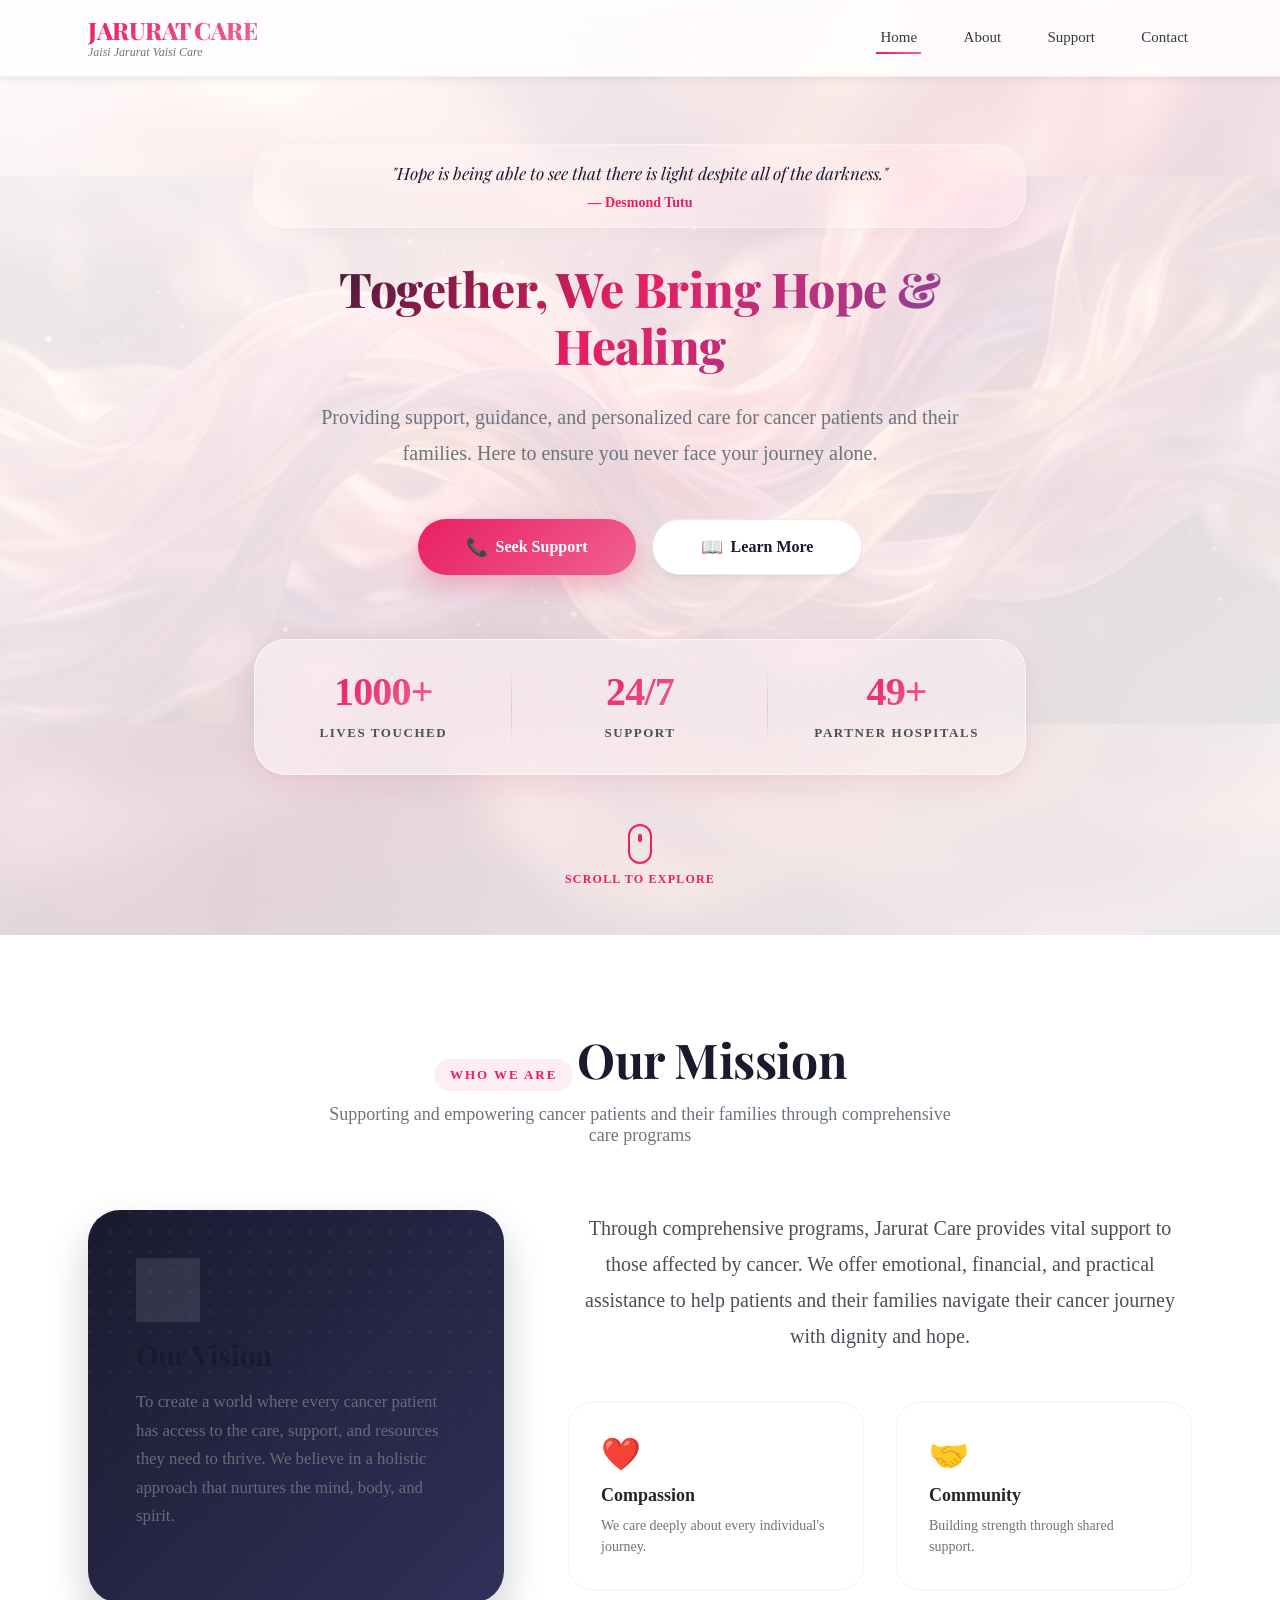
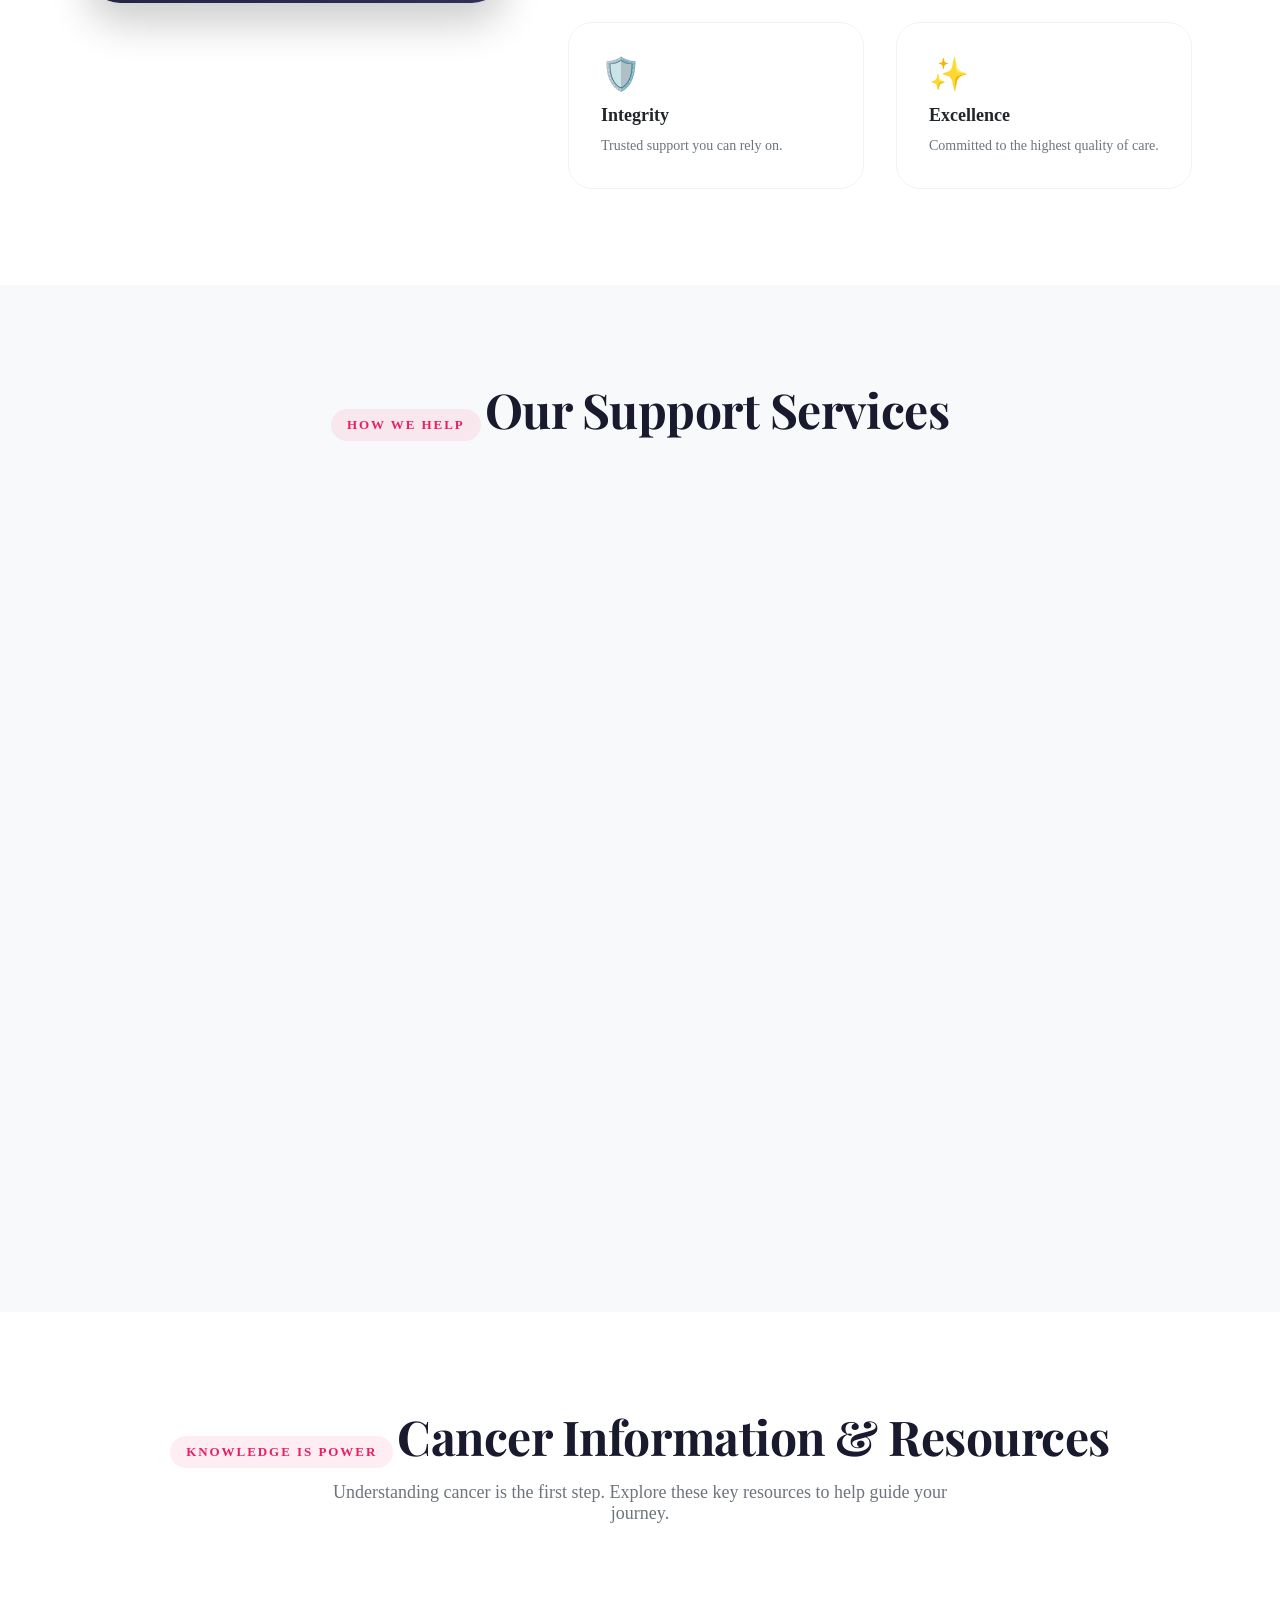
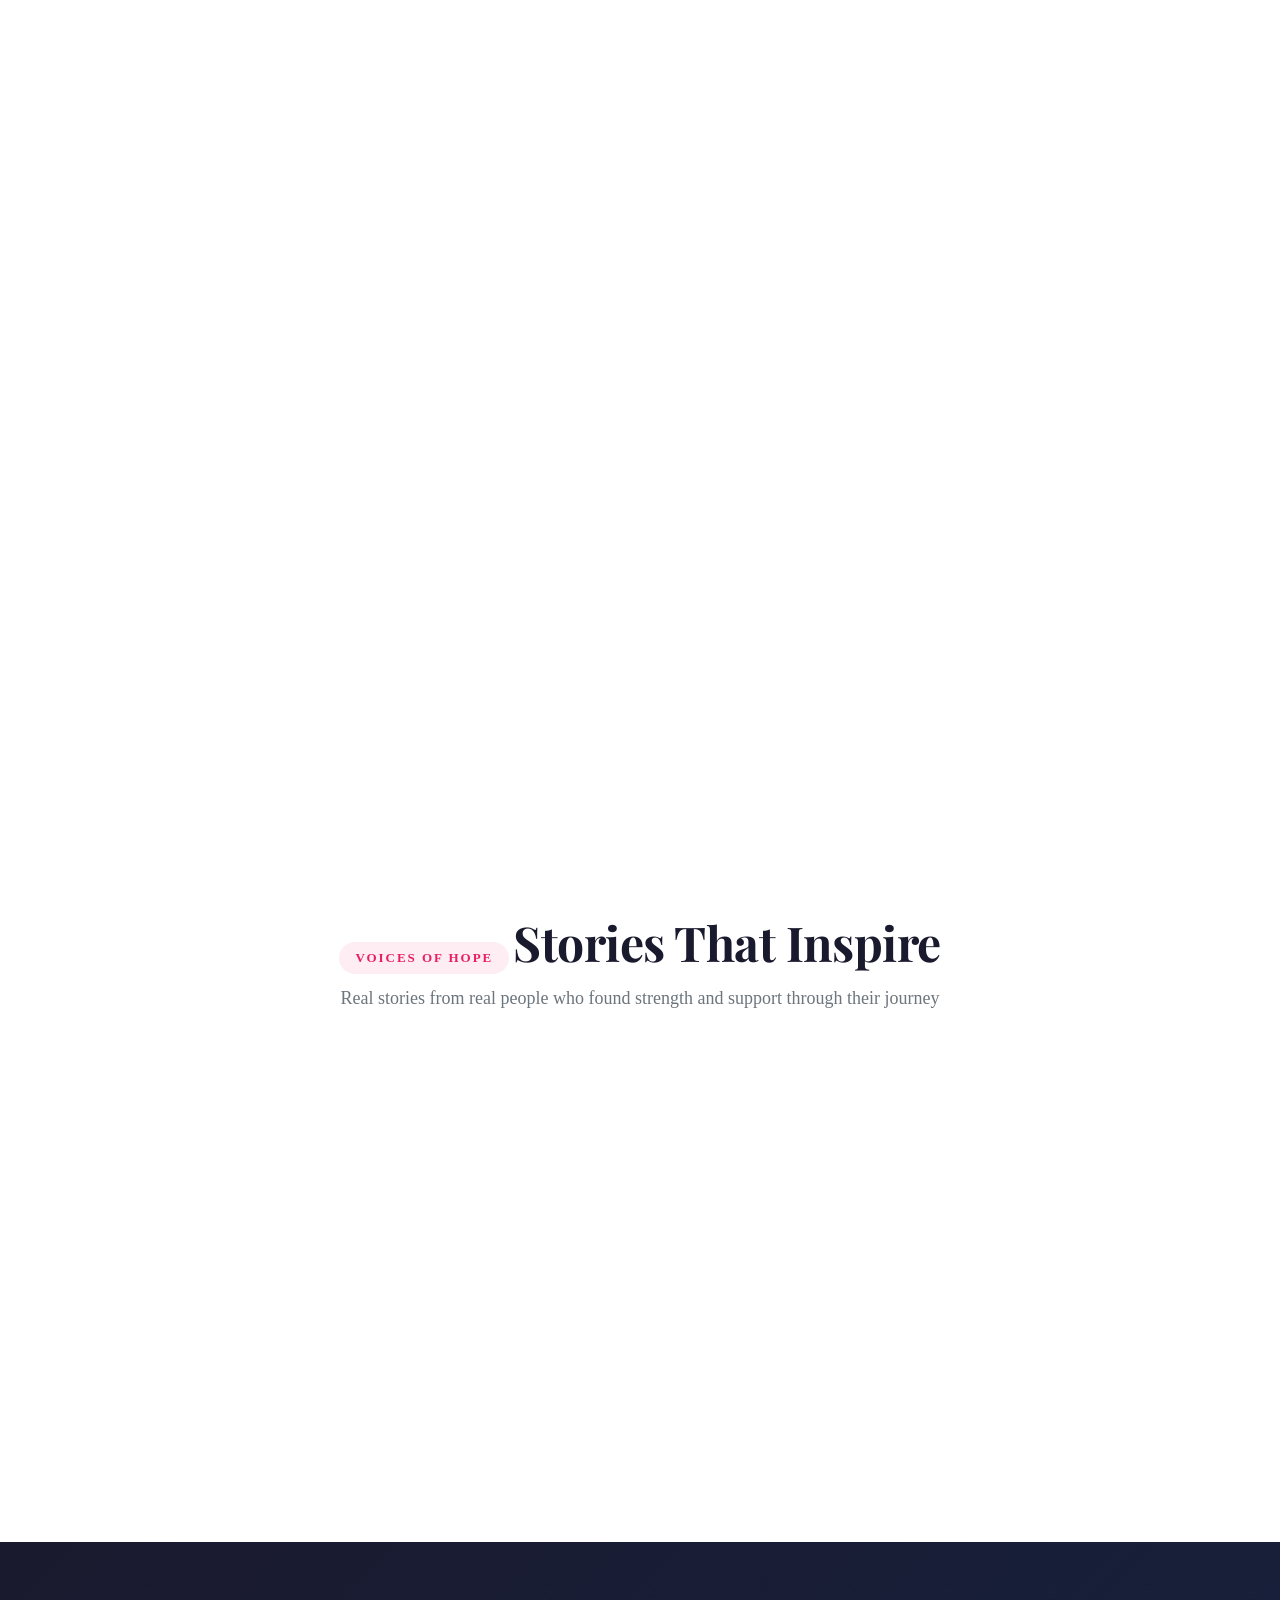
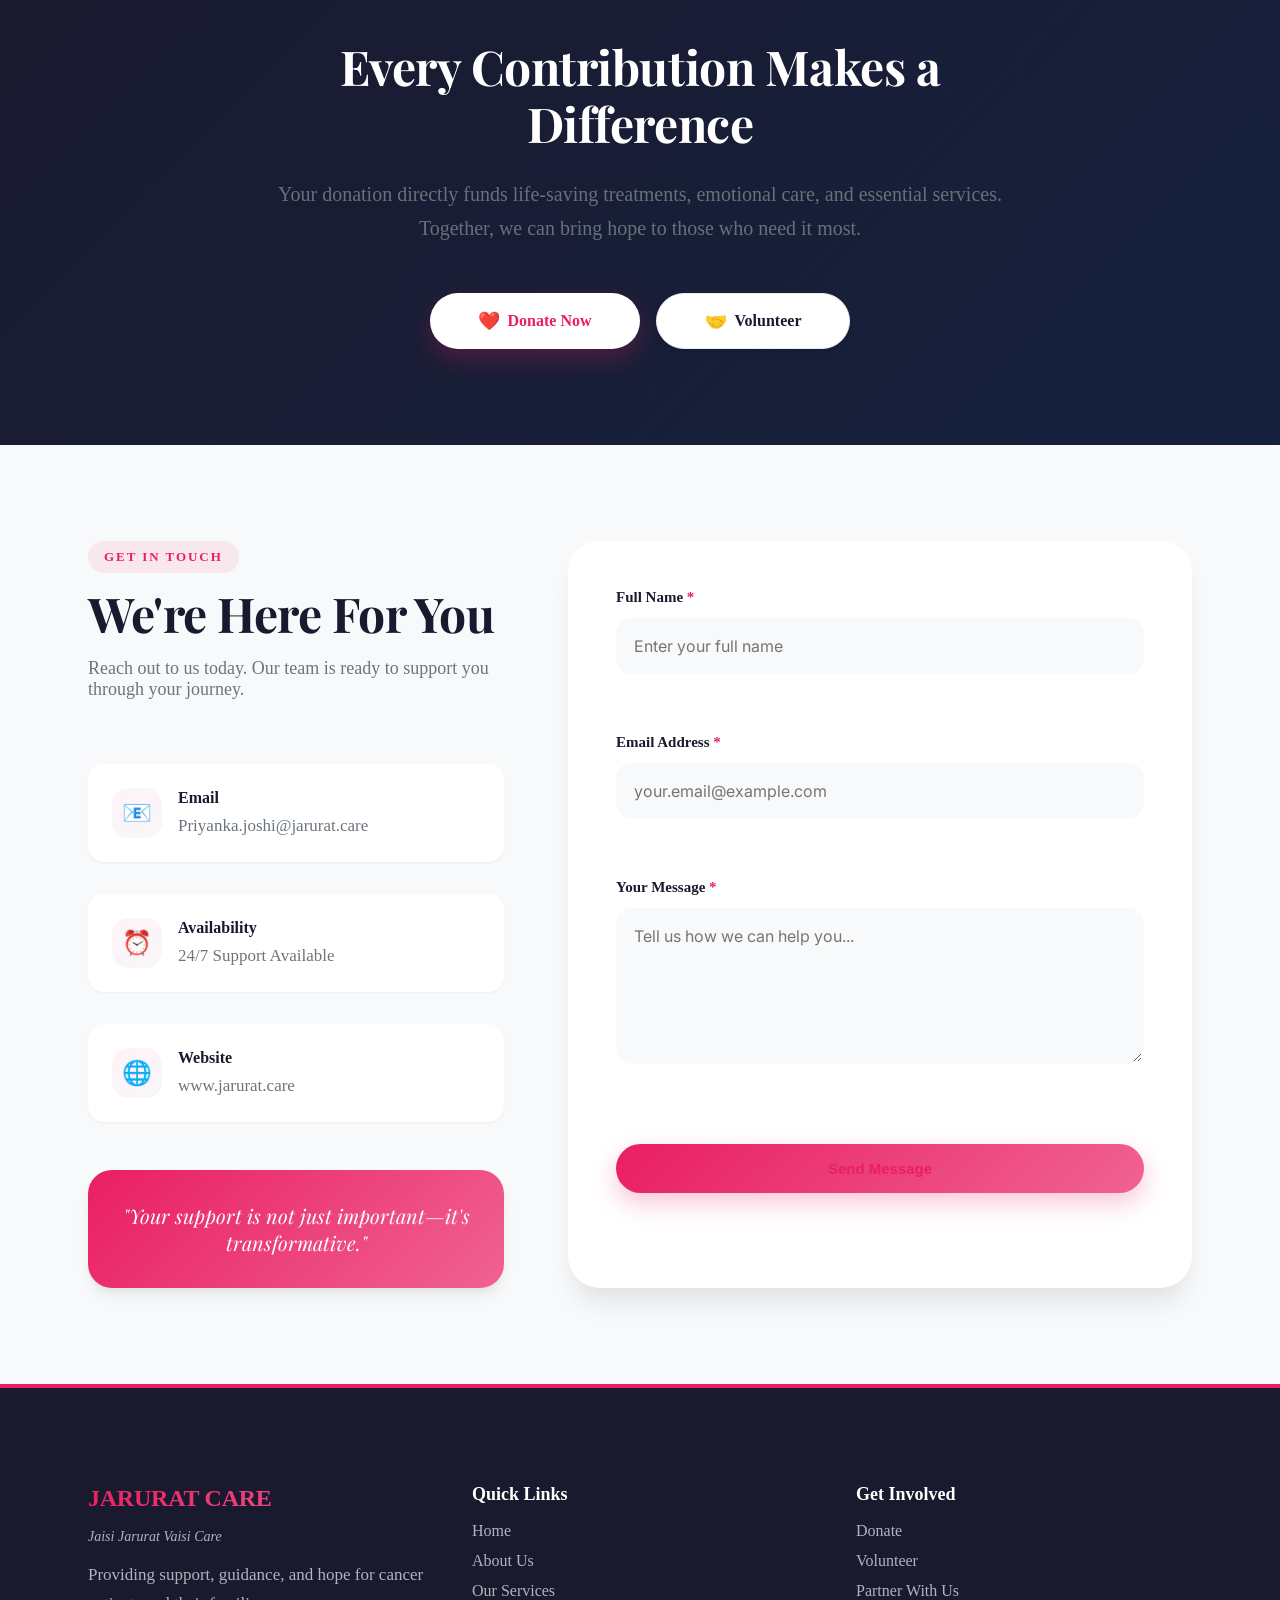
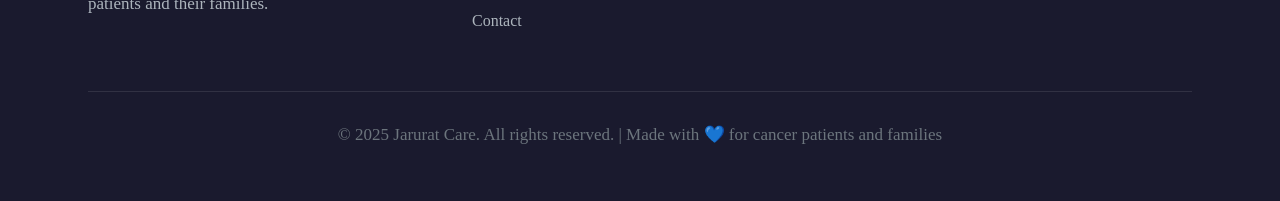
==== commit be5a7a2d: "Modified our mission section-1" ====
--- a/index.html
+++ b/index.html
@@ -94,9 +94,10 @@
     </section>
 
     <!-- About Section -->
+    <!-- About Section -->
     <section id="about" class="about">
         <div class="container">
-            <div class="section-header">
+            <div class="section-header fade-in-up">
                 <span class="section-label">Who We Are</span>
                 <h2 class="section-title">Our Mission</h2>
                 <p class="section-description">Supporting and empowering cancer patients and their families through
@@ -104,26 +105,38 @@
             </div>
 
             <div class="about-content">
-                <div class="about-text">
+                <div class="vision-card fade-in-up">
+                    <div class="vision-icon">🌟</div>
+                    <h3>Our Vision</h3>
+                    <p>To create a world where every cancer patient has access to the care, support, and resources they
+                        need to thrive. We believe in a holistic approach that nurtures the mind, body, and spirit.</p>
+                </div>
+
+                <div class="about-text-column fade-in-up" style="animation-delay: 0.2s;">
                     <p class="lead-text">Through comprehensive programs, Jarurat Care provides vital support to those
                         affected by cancer. We offer emotional, financial, and practical assistance to help patients and
-                        their families navigate their cancer journey.</p>
-
-                    <div class="stats-grid">
-                        <div class="stat-card">
-                            <div class="stat-icon">💙</div>
-                            <h3 class="stat-number">1000+</h3>
-                            <p class="stat-label">Patients Supported</p>
-                        </div>
-                        <div class="stat-card">
-                            <div class="stat-icon">🤝</div>
-                            <h3 class="stat-number">50+</h3>
-                            <p class="stat-label">Partner Hospitals</p>
-                        </div>
-                        <div class="stat-card">
-                            <div class="stat-icon">✨</div>
-                            <h3 class="stat-number">24/7</h3>
-                            <p class="stat-label">Support Available</p>
+                        their families navigate their cancer journey with dignity and hope.</p>
+
+                    <div class="values-grid">
+                        <div class="value-item">
+                            <div class="value-icon">❤️</div>
+                            <h4>Compassion</h4>
+                            <p>We care deeply about every individual's journey.</p>
+                        </div>
+                        <div class="value-item">
+                            <div class="value-icon">🤝</div>
+                            <h4>Community</h4>
+                            <p>Building strength through shared support.</p>
+                        </div>
+                        <div class="value-item">
+                            <div class="value-icon">🛡️</div>
+                            <h4>Integrity</h4>
+                            <p>Trusted support you can rely on.</p>
+                        </div>
+                        <div class="value-item">
+                            <div class="value-icon">✨</div>
+                            <h4>Excellence</h4>
+                            <p>Committed to the highest quality of care.</p>
                         </div>
                     </div>
                 </div>
--- a/styles.css
+++ b/styles.css
@@ -741,46 +741,58 @@
 
     @media (max-width: 768px) {
         .hero-stats {
-            flex-direction: column;
-            gap: 0;
-            padding: 0;
+            flex-direction: row;
+            gap: var(--space-2);
+            padding: var(--space-4);
             max-width: 100%;
+            justify-content: space-between;
         }
 
         .hero-stat-item {
-            padding: var(--space-5) var(--space-4);
-            border-bottom: 1px solid rgba(233, 30, 99, 0.1);
-        }
-
-        .hero-stat-item:last-child {
+            padding: var(--space-3) var(--space-2);
             border-bottom: none;
+            flex: 1;
+            min-width: 0;
         }
 
         .hero-stat-item:not(:last-child)::after {
-            display: none;
+            display: block;
         }
 
         .hero-stat-item strong {
-            font-size: 2.25rem;
+            font-size: 1.75rem;
         }
 
         .hero-stat-item span {
-            font-size: 0.75rem;
+            font-size: 0.625rem;
+            line-height: 1.3;
+        }
+
+        /* Force hide scroll indicator with high specificity */
+        body .scroll-indicator {
+            display: none !important;
+            opacity: 0 !important;
+            visibility: hidden !important;
+            pointer-events: none !important;
         }
     }
 
     @media (max-width: 480px) {
+        .hero-stats {
+            gap: var(--space-1);
+            padding: var(--space-3);
+        }
+
         .hero-stat-item {
-            padding: var(--space-4);
+            padding: var(--space-2) var(--space-1);
         }
 
         .hero-stat-item strong {
-            font-size: 2rem;
+            font-size: 1.5rem;
         }
 
         .hero-stat-item span {
-            font-size: 0.6875rem;
-            letter-spacing: 0.08em;
+            font-size: 0.5625rem;
         }
     }
 
@@ -1545,10 +1557,6 @@
             font-size: 2.25rem;
         }
 
-        .hero-stat-item strong {
-            font-size: 2rem;
-        }
-
         .contact-form-container {
             padding: var(--space-5);
         }
@@ -1556,14 +1564,7 @@
 
     /* Landscape phones and small tablets */
     @media (min-width: 481px) and (max-width: 767px) {
-        .hero-stats {
-            flex-direction: row;
-            gap: var(--space-6);
-        }
-
-        .hero-stat-item {
-            flex: 1;
-        }
+        /* Duplicate hero-stats rules removed */
     }
 
     /* Medium devices */
@@ -2036,4 +2037,132 @@
             min-height: auto;
         }
     }
+}
+
+/* ===================================
+   MODERN ABOUT SECTION
+   =================================== */
+.about-content {
+    display: grid;
+    grid-template-columns: 1fr 1.5fr;
+    gap: var(--space-10);
+    align-items: start;
+}
+
+.vision-card {
+    background: linear-gradient(135deg, #1a1a2e 0%, #30305a 100%);
+    color: white;
+    padding: var(--space-8);
+    border-radius: var(--radius-xl);
+    position: relative;
+    overflow: hidden;
+    box-shadow: 0 20px 40px rgba(0, 0, 0, 0.2);
+}
+
+.vision-card::before {
+    content: '';
+    position: absolute;
+    top: 0;
+    left: 0;
+    right: 0;
+    bottom: 0;
+    background: url('[data-uri]');
+    mask-image: linear-gradient(to bottom, black, transparent);
+    z-index: 1;
+}
+
+.vision-icon {
+    font-size: 3rem;
+    margin-bottom: var(--space-4);
+    background: rgba(255, 255, 255, 0.1);
+    width: 64px;
+    height: 64px;
+    display: flex;
+    align-items: center;
+    justify-content: center;
+    border-radius: 50%;
+    backdrop-filter: blur(10px);
+}
+
+.vision-card h3 {
+    font-size: 1.75rem;
+    margin-bottom: var(--space-4);
+    font-family: var(--font-display);
+    position: relative;
+    z-index: 2;
+}
+
+.vision-card p {
+    font-size: 1.05rem;
+    line-height: 1.7;
+    opacity: 0.9;
+    position: relative;
+    z-index: 2;
+}
+
+.about-text-column .lead-text {
+    font-size: 1.25rem;
+    color: var(--gray-700);
+    margin-bottom: var(--space-8);
+    line-height: 1.8;
+}
+
+.values-grid {
+    display: grid;
+    grid-template-columns: repeat(2, 1fr);
+    gap: var(--space-6);
+}
+
+.value-item {
+    background: var(--white);
+    padding: var(--space-6);
+    border-radius: var(--radius-lg);
+    border: 1px solid var(--gray-100);
+    transition: all 0.3s ease;
+}
+
+.value-item:hover {
+    transform: translateY(-5px);
+    box-shadow: var(--shadow-md);
+    border-color: rgba(233, 30, 99, 0.2);
+}
+
+.value-icon {
+    font-size: 2rem;
+    margin-bottom: var(--space-3);
+    color: var(--primary);
+}
+
+.value-item h4 {
+    font-size: 1.125rem;
+    margin-bottom: var(--space-2);
+    color: var(--gray-900);
+}
+
+.value-item p {
+    font-size: 0.875rem;
+    color: var(--gray-600);
+    margin: 0;
+    line-height: 1.5;
+}
+
+@media (max-width: 900px) {
+    .about-content {
+        grid-template-columns: 1fr;
+        gap: var(--space-8);
+    }
+
+    .vision-card {
+        order: 2;
+    }
+}
+
+@media (max-width: 480px) {
+    .values-grid {
+        grid-template-columns: 1fr;
+    }
+
+    .vision-card {
+        padding: var(--space-6);
+    }
 }
--- a/mobile-fixes.css
+++ b/mobile-fixes.css
@@ -135,4 +135,34 @@
         word-wrap: break-word;
         overflow-wrap: break-word;
     }
+
+    /* Force hide scroll indicator on mobile - using body selector for specificity */
+    body .scroll-indicator,
+    .scroll-indicator {
+        display: none !important;
+        visibility: hidden !important;
+        opacity: 0 !important;
+        pointer-events: none !important;
+    }
+}
+
+@media (max-width: 480px) {
+    .hero-stats {
+        gap: 0.25rem !important;
+        padding: 0.75rem !important;
+    }
+
+    .hero-stat-item {
+        padding: 0.5rem 0.25rem !important;
+    }
+
+    .hero-stat-item strong {
+        font-size: 1.25rem !important;
+        margin-bottom: 0.2rem !important;
+    }
+
+    .hero-stat-item span {
+        font-size: 0.4375rem !important;
+        line-height: 1.1 !important;
+    }
 }
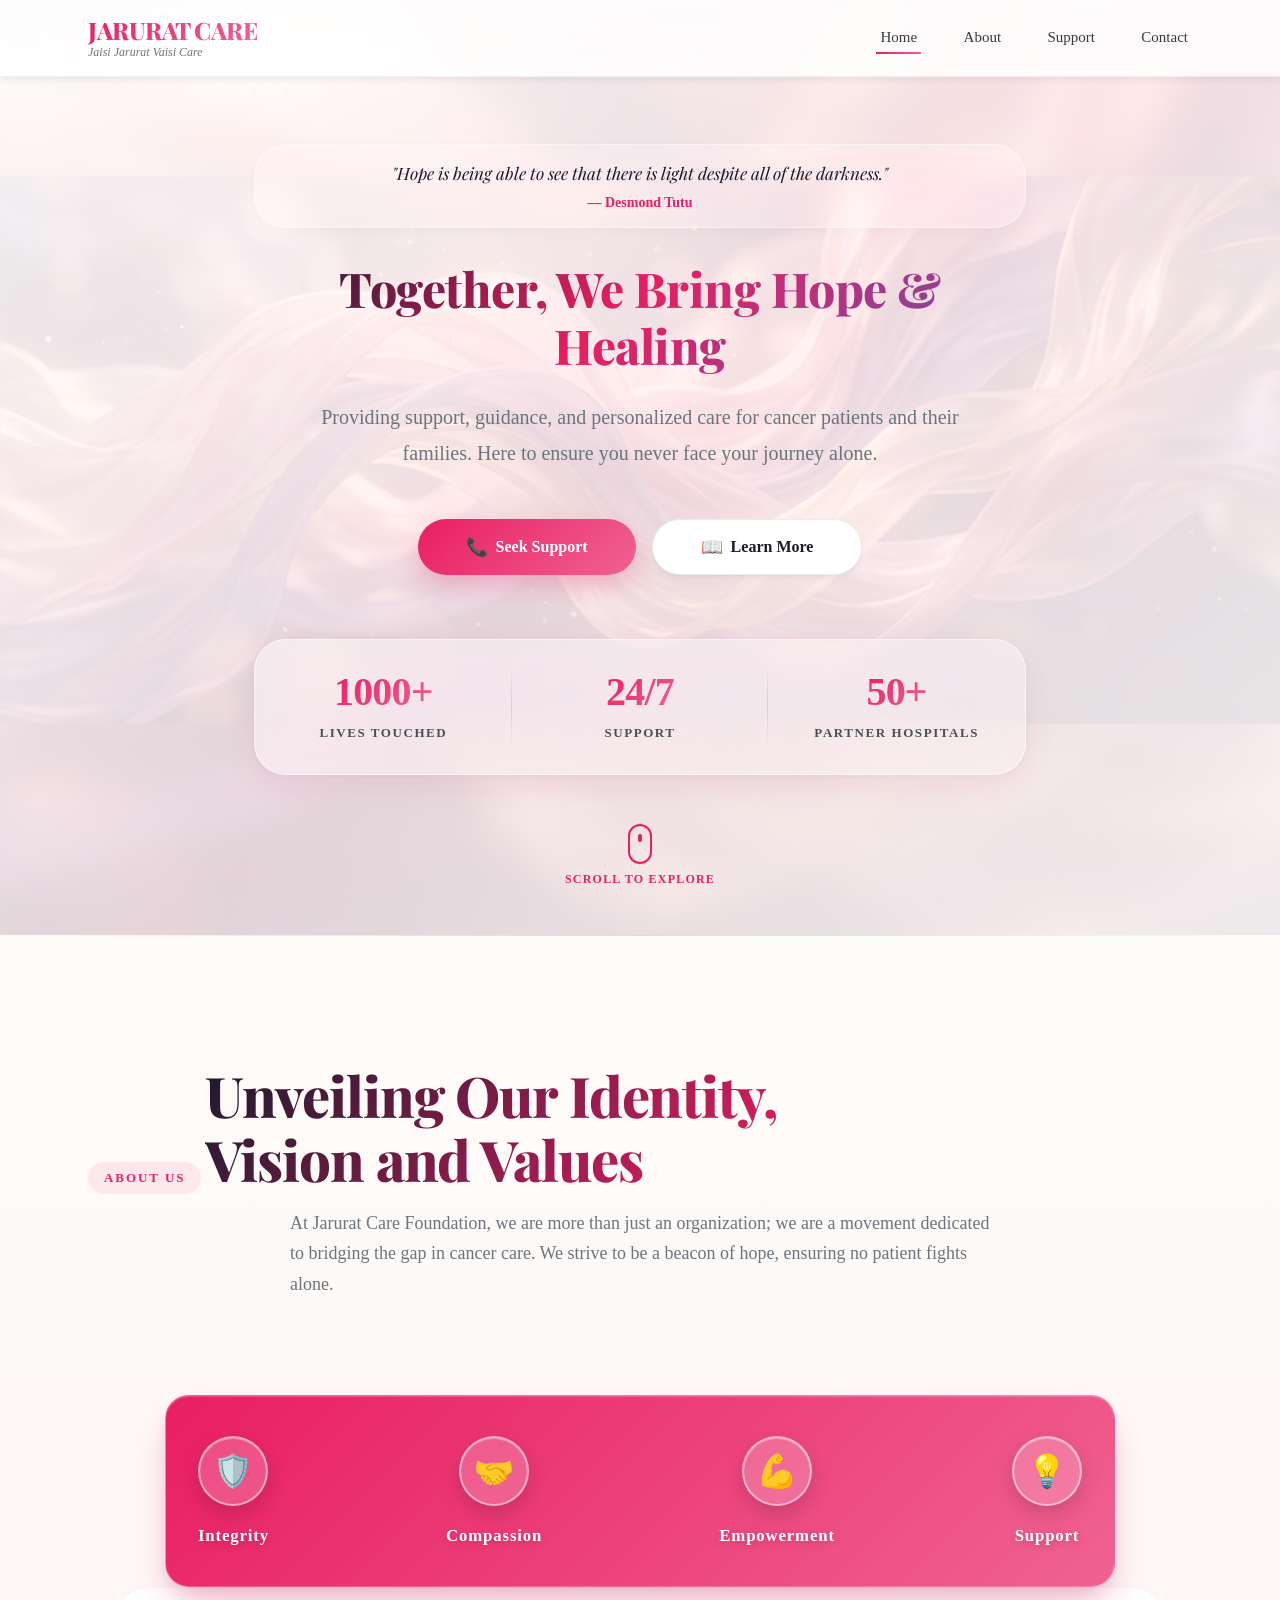
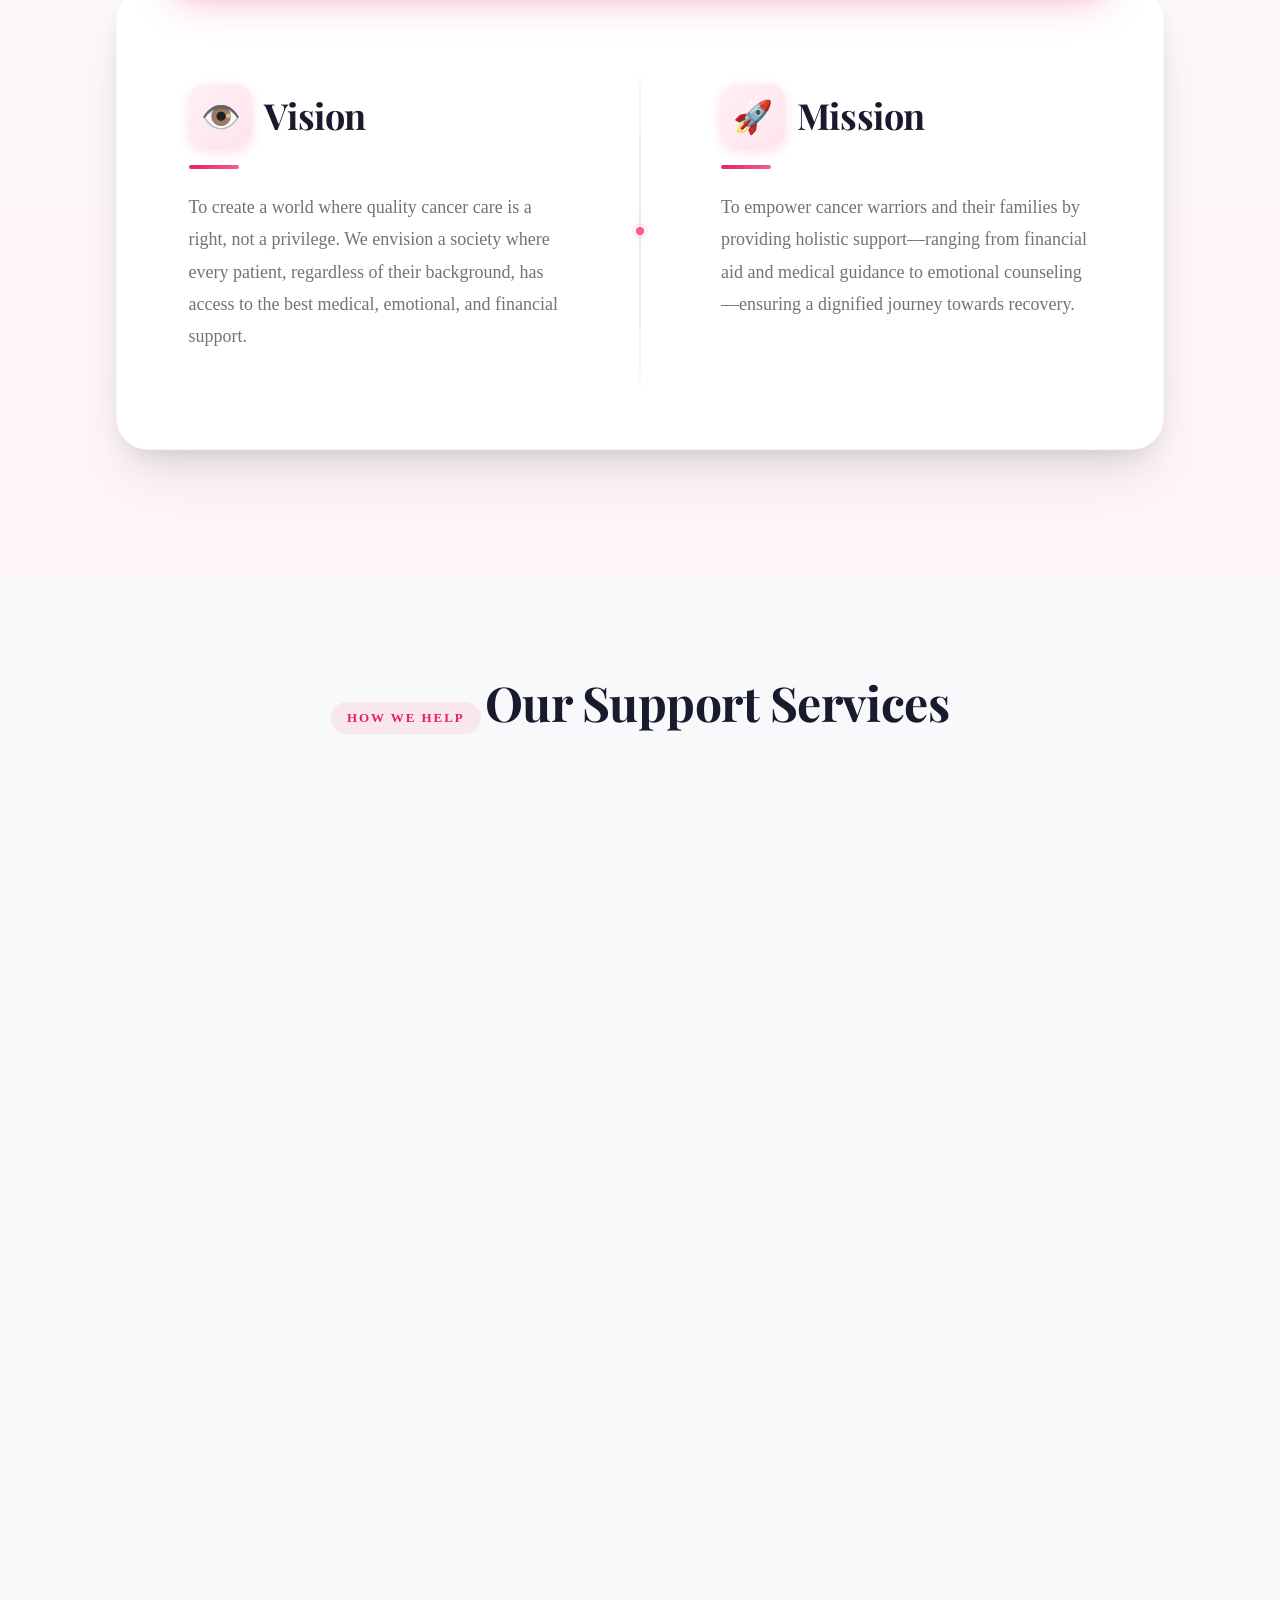
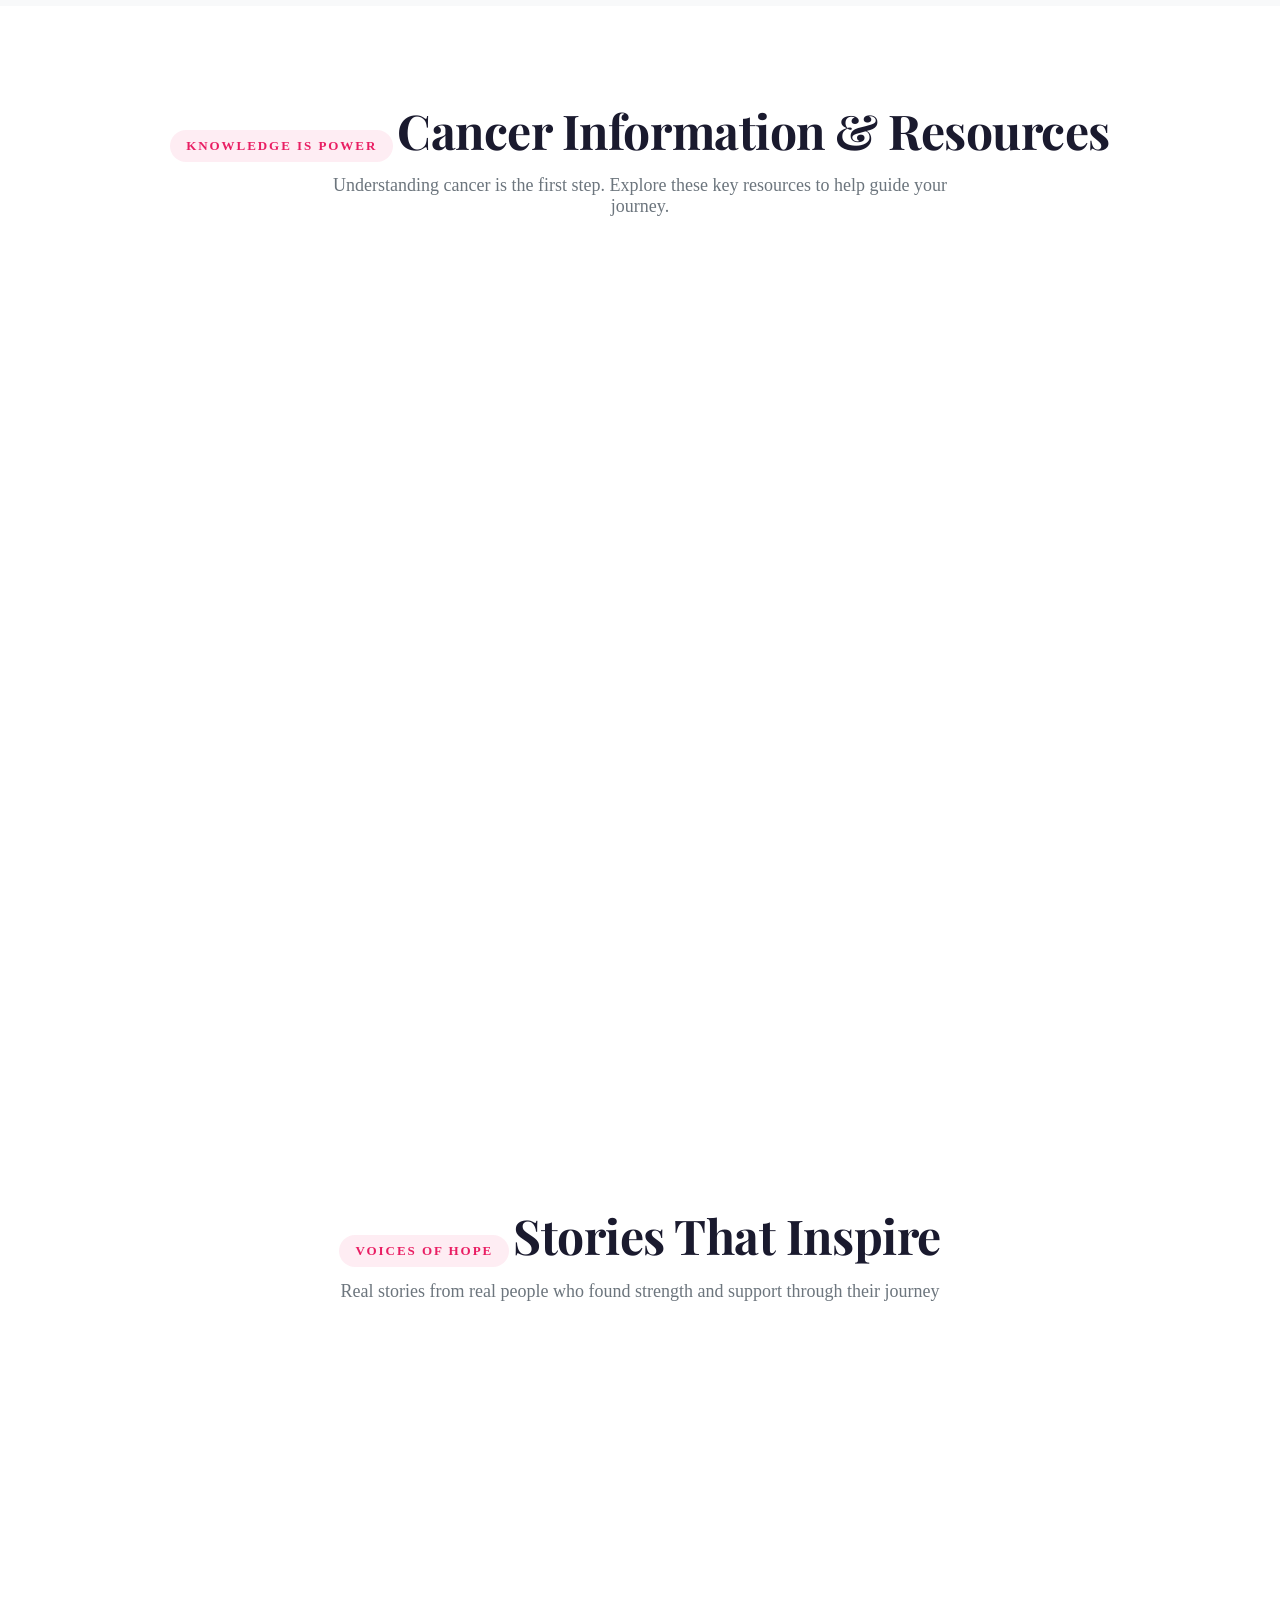
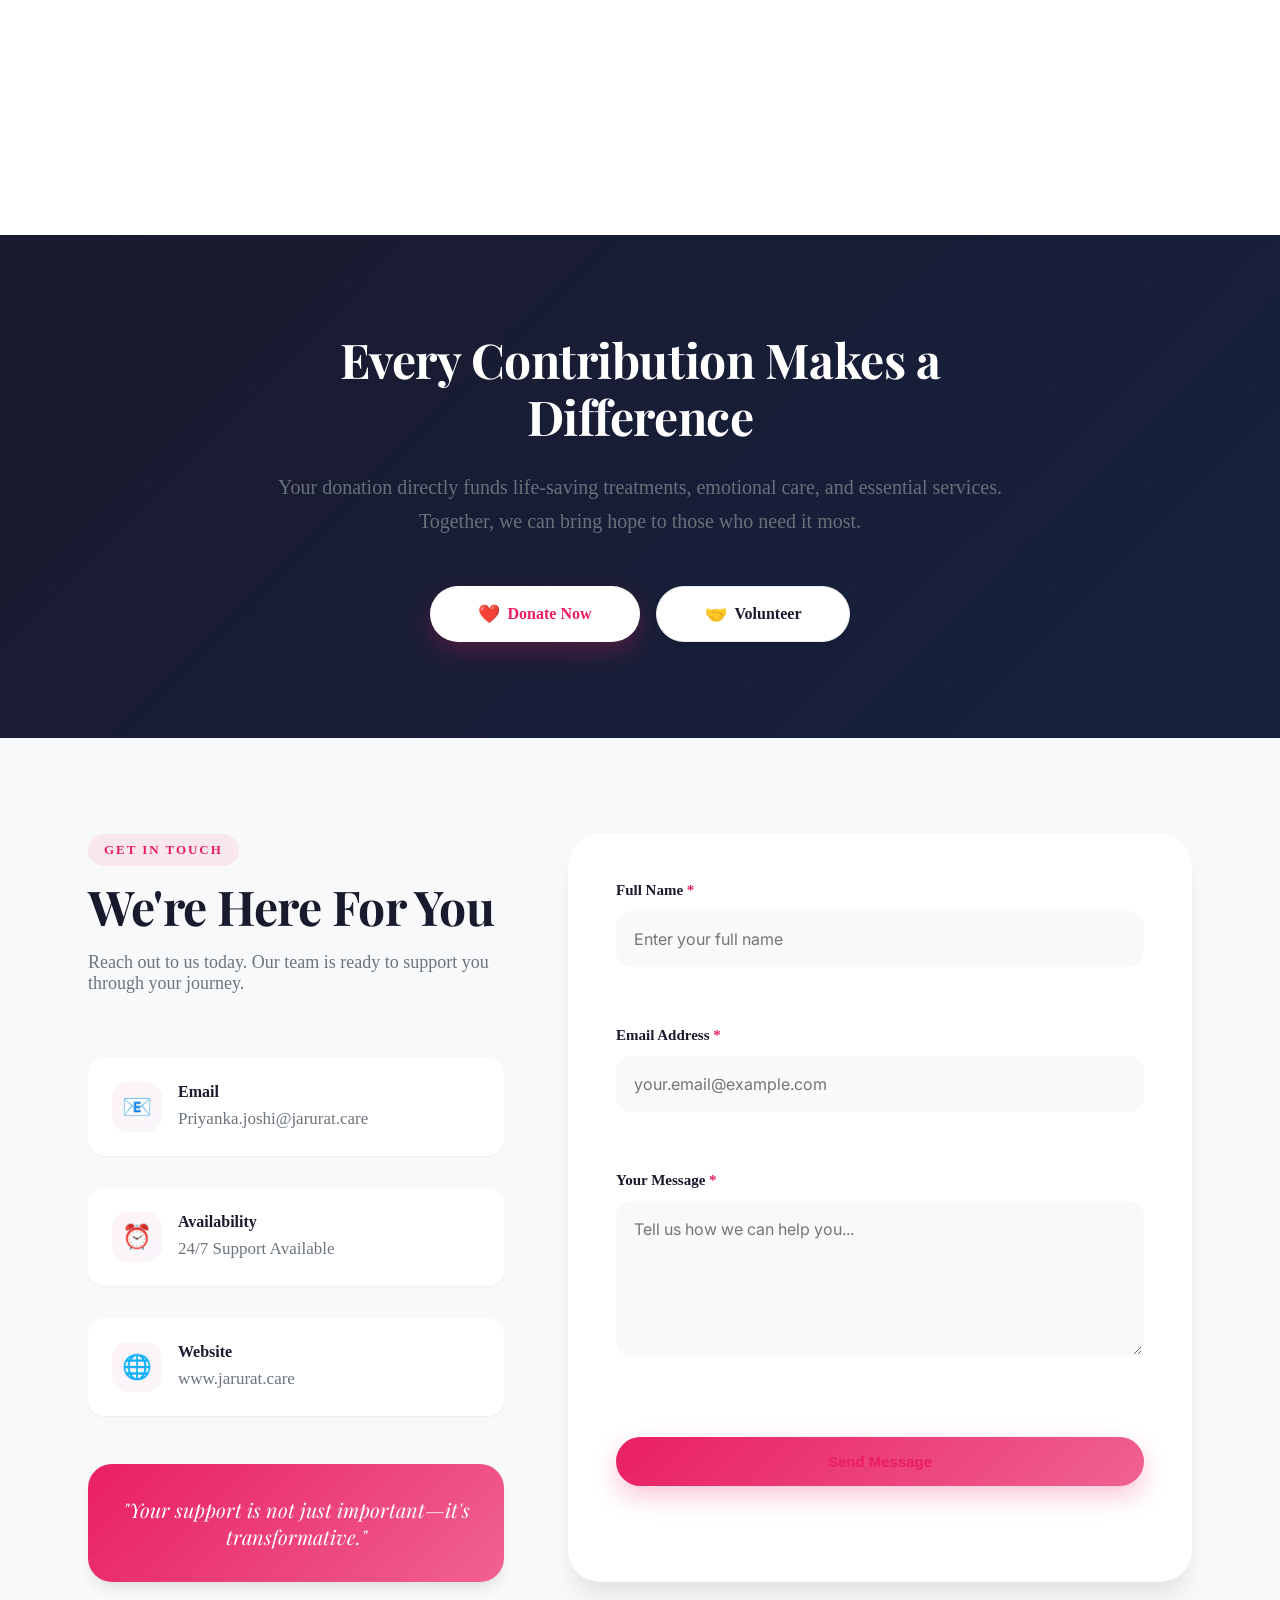
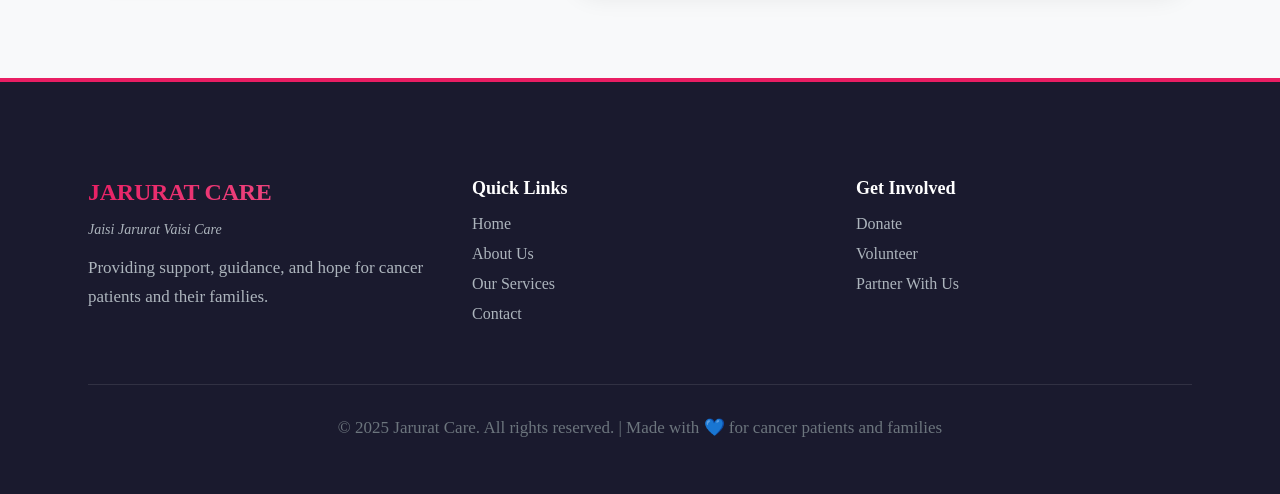
==== commit ddf9b7f2: "Modified design" ====
--- a/index.html
+++ b/index.html
@@ -95,16 +95,59 @@
 
     <!-- About Section -->
     <!-- About Section -->
-    <section id="about" class="about">
-        <div class="container">
-            <div class="section-header fade-in-up">
-                <span class="section-label">Who We Are</span>
-                <h2 class="section-title">Our Mission</h2>
-                <p class="section-description">Supporting and empowering cancer patients and their families through
-                    comprehensive care programs</p>
-            </div>
-
-            <div class="about-content">
+    <section id="about" class="about-modern-section">
+        <div class="container">
+            <div class="about-header text-center fade-in-up">
+                <span class="section-label">About Us</span>
+                <h2 class="section-title">Unveiling Our Identity,<br>Vision and Values</h2>
+                <p class="section-description">At Jarurat Care Foundation, we are more than just an organization; we are
+                    a movement dedicated to bridging the gap in cancer care. We strive to be a beacon of hope, ensuring
+                    no patient fights alone.</p>
+            </div>
+
+            <!-- Floating Values Bar -->
+            <div class="identity-values-bar fade-in-up">
+                <div class="id-value-item">
+                    <div class="id-icon">🛡️</div>
+                    <span>Integrity</span>
+                </div>
+                <div class="id-value-item">
+                    <div class="id-icon">🤝</div>
+                    <span>Compassion</span>
+                </div>
+                <div class="id-value-item">
+                    <div class="id-icon">💪</div>
+                    <span>Empowerment</span>
+                </div>
+                <div class="id-value-item">
+                    <div class="id-icon">💡</div>
+                    <span>Support</span>
+                </div>
+            </div>
+
+            <!-- Vision & Mission Card -->
+            <div class="identity-card fade-in-up" style="animation-delay: 0.2s;">
+                <div class="identity-content">
+                    <div class="id-column">
+                        <h3 class="id-title"><span class="id-title-icon">👁️</span> Vision</h3>
+                        <p class="id-text">To create a world where quality cancer care is a right, not a privilege. We
+                            envision a society where every patient, regardless of their background, has access to the
+                            best medical, emotional, and financial support.</p>
+                    </div>
+
+                    <div class="id-divider"></div>
+
+                    <div class="id-column">
+                        <h3 class="id-title"><span class="id-title-icon">🚀</span> Mission</h3>
+                        <p class="id-text">To empower cancer warriors and their families by providing holistic
+                            support—ranging from financial aid and medical guidance to emotional counseling—ensuring a
+                            dignified journey towards recovery.</p>
+                    </div>
+                </div>
+            </div>
+
+            <!-- Old content hidden -->
+            <div class="about-content" style="display: none;">
                 <div class="vision-card fade-in-up">
                     <div class="vision-icon">🌟</div>
                     <h3>Our Vision</h3>
--- a/styles.css
+++ b/styles.css
@@ -2165,4 +2165,558 @@
     .vision-card {
         padding: var(--space-6);
     }
+}
+
+/* ===================================
+   IDENTITY DESIGN (ABOUT SECTION)
+   =================================== */
+.about-modern-section {
+    background-color: #FDFBF7;
+    /* Soft cream/beige background like image */
+    padding: var(--space-16) 0;
+    position: relative;
+    overflow: visible;
+}
+
+.about-header .section-title {
+    font-size: 2.5rem;
+    line-height: 1.2;
+    margin-bottom: var(--space-4);
+    color: #1a1a2e;
+}
+
+.about-header .section-description {
+    max-width: 700px;
+    margin: 0 auto var(--space-12);
+    color: var(--gray-600);
+}
+
+/* Floating Values Bar */
+.identity-values-bar {
+    background: var(--gradient-primary);
+    /* Theme Gradient (Pink/Red) */
+    box-shadow: 0 20px 40px rgba(233, 30, 99, 0.25);
+    /* Pinkish shadow */
+    padding: var(--space-8) var(--space-10);
+    display: flex;
+    justify-content: space-between;
+    align-items: center;
+    max-width: 900px;
+    margin: 0 auto;
+    position: relative;
+    z-index: 10;
+    box-shadow: 0 20px 40px rgba(0, 0, 0, 0.15);
+    color: white;
+    transform: translateY(40px);
+    /* Overlap effect */
+}
+
+.id-value-item {
+    display: flex;
+    flex-direction: column;
+    align-items: center;
+    gap: var(--space-3);
+    text-align: center;
+    transition: transform 0.3s ease;
+}
+
+.id-value-item:hover {
+    transform: translateY(-5px);
+}
+
+.id-icon {
+    font-size: 1.75rem;
+    height: 50px;
+    width: 50px;
+    display: flex;
+    align-items: center;
+    justify-content: center;
+    border: 1px solid rgba(255, 255, 255, 0.3);
+    border-radius: 50%;
+    margin-bottom: var(--space-2);
+}
+
+.id-value-item span {
+    font-size: 0.95rem;
+    font-weight: 500;
+    letter-spacing: 0.02em;
+}
+
+/* Identity Card (Vision/Mission) */
+.identity-card {
+    background: white;
+    border-radius: var(--radius-2xl);
+    padding: var(--space-16) var(--space-10) var(--space-10);
+    /* Top padding accounts for overlap */
+    max-width: 1000px;
+    margin: 0 auto;
+    box-shadow: 0 10px 60px rgba(0, 0, 0, 0.05);
+    position: relative;
+    z-index: 5;
+}
+
+.identity-content {
+    display: grid;
+    grid-template-columns: 1fr auto 1fr;
+    gap: var(--space-10);
+    align-items: start;
+}
+
+.id-column {
+    padding: var(--space-4);
+}
+
+.id-title {
+    font-family: var(--font-display);
+    font-size: 1.75rem;
+    color: var(--primary);
+    /* Theme Pink */
+    margin-bottom: var(--space-4);
+    display: flex;
+    align-items: center;
+    gap: var(--space-3);
+}
+
+.id-title-icon {
+    font-size: 1.5rem;
+}
+
+.id-text {
+    font-size: 1.05rem;
+    line-height: 1.8;
+    color: var(--gray-600);
+}
+
+.id-divider {
+    width: 1px;
+    background: #E5E7EB;
+    height: 100%;
+    min-height: 200px;
+}
+
+@media (max-width: 768px) {
+    .identity-values-bar {
+        flex-wrap: wrap;
+        gap: var(--space-6);
+        justify-content: center;
+        padding: var(--space-6);
+        transform: translateY(20px);
+    }
+
+    .id-value-item {
+        width: 45%;
+    }
+
+    .identity-content {
+        grid-template-columns: 1fr;
+        gap: var(--space-8);
+        text-align: center;
+    }
+
+    .id-divider {
+        width: 100%;
+        height: 1px;
+        min-height: 1px;
+    }
+
+    .id-title {
+        justify-content: center;
+    }
+}
+
+/* ===================================
+   PREMIUM IDENTITY DESIGN (ANIMATIONS)
+   =================================== */
+.about-modern-section {
+    background-color: #FDFBF7;
+    background-image:
+        radial-gradient(circle at 10% 20%, rgba(233, 30, 99, 0.05) 0%, transparent 20%),
+        radial-gradient(circle at 90% 80%, rgba(33, 150, 243, 0.05) 0%, transparent 20%);
+    padding: var(--space-16) 0;
+    position: relative;
+    overflow: visible;
+}
+
+.about-header .section-title {
+    font-size: 3rem;
+    line-height: 1.2;
+    margin-bottom: var(--space-4);
+    color: #1a1a2e;
+    font-weight: 800;
+    background: linear-gradient(135deg, #1a1a2e 0%, #4a4a6a 100%);
+    -webkit-background-clip: text;
+    -webkit-text-fill-color: transparent;
+}
+
+/* Floating Values Bar Animation */
+.identity-values-bar {
+    background: var(--gradient-primary);
+    box-shadow: 0 20px 40px rgba(233, 30, 99, 0.3);
+    animation: float 6s ease-in-out infinite;
+    /* Continuous floating */
+    backdrop-filter: blur(10px);
+    border: 1px solid rgba(255, 255, 255, 0.2);
+}
+
+@keyframes float {
+
+    0%,
+    100% {
+        transform: translateY(40px);
+    }
+
+    50% {
+        transform: translateY(30px);
+    }
+}
+
+.id-value-item {
+    cursor: pointer;
+    transition: transform 0.3s cubic-bezier(0.175, 0.885, 0.32, 1.275);
+}
+
+.id-value-item:hover {
+    transform: translateY(-8px) scale(1.05);
+}
+
+.id-icon {
+    font-size: 2rem;
+    height: 60px;
+    width: 60px;
+    background: rgba(255, 255, 255, 0.15);
+    border: 1px solid rgba(255, 255, 255, 0.4);
+    transition: all 0.4s ease;
+    box-shadow: 0 5px 15px rgba(0, 0, 0, 0.1);
+}
+
+.id-value-item:hover .id-icon {
+    background: white;
+    color: var(--primary);
+    transform: rotateY(180deg);
+    /* 3D Flip effect */
+}
+
+/* Enhanced Card */
+.identity-card {
+    padding: var(--space-20) var(--space-12) var(--space-12);
+    box-shadow: 0 25px 50px -12px rgba(0, 0, 0, 0.1);
+    border: 1px solid rgba(0, 0, 0, 0.03);
+    transition: transform 0.4s ease, box-shadow 0.4s ease;
+}
+
+.identity-card:hover {
+    transform: translateY(-5px);
+    box-shadow: 0 35px 60px -15px rgba(0, 0, 0, 0.15);
+}
+
+.id-title {
+    font-size: 2rem;
+    position: relative;
+}
+
+.id-title::after {
+    content: '';
+    position: absolute;
+    bottom: -10px;
+    left: 0;
+    width: 40px;
+    height: 3px;
+    background: var(--gradient-primary);
+    border-radius: 2px;
+    transition: width 0.3s ease;
+}
+
+.id-column:hover .id-title::after {
+    width: 80px;
+}
+
+.id-title-icon {
+    font-size: 1.8rem;
+    background: #FFF0F5;
+    /* Light pink bg */
+    padding: 8px;
+    border-radius: 12px;
+}
+
+.id-divider {
+    width: 2px;
+    background: linear-gradient(to bottom, transparent, #E5E7EB 20%, #E5E7EB 80%, transparent);
+    height: 100%;
+    min-height: 200px;
+    opacity: 0.7;
+}
+
+@media (max-width: 768px) {
+    .identity-values-bar {
+        animation: none;
+        /* Disable float on mobile */
+        transform: translateY(20px);
+    }
+
+    .id-divider {
+        width: 80%;
+        height: 1px;
+        min-height: 1px;
+        margin: 0 auto;
+        background: linear-gradient(to right, transparent, #E5E7EB 20%, #E5E7EB 80%, transparent);
+    }
+
+    .id-title::after {
+        left: 50%;
+        transform: translateX(-50%);
+    }
+}
+
+/* ===================================
+   ULTRA-MODERN REFINEMENTS
+   =================================== */
+
+/* Enhanced Background */
+.about-modern-section {
+    background: linear-gradient(180deg, #FDFBF7 0%, #FFF5F8 100%) !important;
+    padding: clamp(4rem, 10vw, 8rem) 0 !important;
+    overflow: hidden !important;
+}
+
+.about-modern-section::before {
+    content: '';
+    position: absolute;
+    top: 0;
+    left: 0;
+    right: 0;
+    height: 1px;
+    background: linear-gradient(90deg, transparent, rgba(233, 30, 99, 0.2), transparent);
+}
+
+/* Modern Typography */
+.about-header .section-title {
+    font-size: clamp(2rem, 5vw, 3.5rem) !important;
+    line-height: 1.15 !important;
+    letter-spacing: -0.02em !important;
+    background: linear-gradient(135deg, #1a1a2e 0%, #e91e63 100%) !important;
+    -webkit-background-clip: text !important;
+    background-clip: text !important;
+    -webkit-text-fill-color: transparent !important;
+}
+
+.about-header .section-description {
+    font-size: clamp(1rem, 2vw, 1.125rem) !important;
+    line-height: 1.7 !important;
+}
+
+/* Ultra-Smooth Values Bar */
+.identity-values-bar {
+    border-radius: 24px !important;
+    padding: clamp(1.5rem, 4vw, 2.5rem) clamp(1rem, 3vw, 2rem) !important;
+    max-width: min(90%, 950px) !important;
+    box-shadow:
+        0 20px 40px -10px rgba(233, 30, 99, 0.35),
+        0 10px 20px -5px rgba(0, 0, 0, 0.1),
+        inset 0 1px 0 rgba(255, 255, 255, 0.2) !important;
+    backdrop-filter: blur(20px) saturate(180%) !important;
+    border: 1px solid rgba(255, 255, 255, 0.25) !important;
+}
+
+@keyframes float {
+
+    0%,
+    100% {
+        transform: translateY(40px);
+        box-shadow:
+            0 20px 40px -10px rgba(233, 30, 99, 0.35),
+            0 10px 20px -5px rgba(0, 0, 0, 0.1);
+    }
+
+    50% {
+        transform: translateY(28px);
+        box-shadow:
+            0 30px 60px -15px rgba(233, 30, 99, 0.4),
+            0 15px 30px -8px rgba(0, 0, 0, 0.15);
+    }
+}
+
+.id-value-item {
+    transition: all 0.4s cubic-bezier(0.175, 0.885, 0.32, 1.275) !important;
+}
+
+.id-value-item:hover {
+    transform: translateY(-10px) scale(1.08) !important;
+}
+
+.id-icon {
+    height: clamp(55px, 10vw, 70px) !important;
+    width: clamp(55px, 10vw, 70px) !important;
+    font-size: clamp(1.5rem, 3vw, 2rem) !important;
+    background: rgba(255, 255, 255, 0.2) !important;
+    border: 2px solid rgba(255, 255, 255, 0.5) !important;
+    box-shadow:
+        0 8px 20px rgba(0, 0, 0, 0.15),
+        inset 0 1px 0 rgba(255, 255, 255, 0.3) !important;
+    transition: all 0.5s cubic-bezier(0.34, 1.56, 0.64, 1) !important;
+}
+
+.id-value-item:hover .id-icon {
+    transform: rotateY(360deg) scale(1.1) !important;
+    box-shadow:
+        0 12px 30px rgba(233, 30, 99, 0.3),
+        inset 0 1px 0 rgba(255, 255, 255, 0.5) !important;
+}
+
+.id-value-item span {
+    font-size: clamp(0.875rem, 1.5vw, 1.05rem) !important;
+    font-weight: 600 !important;
+    letter-spacing: 0.05em !important;
+    text-shadow: 0 2px 8px rgba(0, 0, 0, 0.2) !important;
+}
+
+/* Premium Identity Card */
+.identity-card {
+    border-radius: 32px !important;
+    padding: clamp(3rem, 8vw, 5rem) clamp(1.5rem, 5vw, 3.5rem) clamp(2rem, 6vw, 3.5rem) !important;
+    max-width: min(95%, 1100px) !important;
+    box-shadow:
+        0 30px 60px -15px rgba(0, 0, 0, 0.12),
+        0 15px 30px -10px rgba(0, 0, 0, 0.08),
+        0 5px 15px -5px rgba(0, 0, 0, 0.05),
+        inset 0 1px 0 rgba(255, 255, 255, 0.8) !important;
+    transition: all 0.5s cubic-bezier(0.34, 1.56, 0.64, 1) !important;
+    overflow: hidden !important;
+}
+
+.identity-card::before {
+    content: '';
+    position: absolute;
+    top: 0;
+    left: 0;
+    right: 0;
+    height: 4px;
+    background: var(--gradient-primary);
+    opacity: 0;
+    transition: opacity 0.3s ease;
+}
+
+.identity-card:hover::before {
+    opacity: 1;
+}
+
+.identity-card:hover {
+    transform: translateY(-8px) !important;
+    box-shadow:
+        0 40px 80px -20px rgba(0, 0, 0, 0.15),
+        0 20px 40px -15px rgba(233, 30, 99, 0.1),
+        0 10px 20px -8px rgba(0, 0, 0, 0.08) !important;
+}
+
+.identity-content {
+    gap: clamp(2rem, 6vw, 4rem) !important;
+}
+
+.id-title {
+    font-size: clamp(1.5rem, 3vw, 2.25rem) !important;
+    margin-bottom: var(--space-6) !important;
+    padding-bottom: var(--space-3) !important;
+}
+
+.id-title::after {
+    width: 50px !important;
+    height: 4px !important;
+    border-radius: 4px !important;
+    transition: width 0.4s cubic-bezier(0.34, 1.56, 0.64, 1) !important;
+}
+
+.id-column:hover .id-title::after {
+    width: 100px !important;
+}
+
+.id-title-icon {
+    font-size: clamp(1.5rem, 3vw, 2rem) !important;
+    background: linear-gradient(135deg, #FFF0F5 0%, #FFE4EC 100%) !important;
+    padding: clamp(8px, 2vw, 12px) !important;
+    border-radius: 16px !important;
+    box-shadow: 0 4px 12px rgba(233, 30, 99, 0.15) !important;
+    transition: transform 0.3s ease !important;
+}
+
+.id-column:hover .id-title-icon {
+    transform: scale(1.1) rotate(5deg) !important;
+}
+
+.id-text {
+    font-size: clamp(1rem, 2vw, 1.125rem) !important;
+}
+
+.id-divider {
+    background: linear-gradient(to bottom,
+            transparent 0%,
+            rgba(233, 30, 99, 0.1) 10%,
+            rgba(233, 30, 99, 0.2) 50%,
+            rgba(233, 30, 99, 0.1) 90%,
+            transparent 100%) !important;
+    position: relative !important;
+}
+
+.id-divider::before {
+    content: '';
+    position: absolute;
+    top: 50%;
+    left: 50%;
+    transform: translate(-50%, -50%);
+    width: 8px;
+    height: 8px;
+    background: var(--primary);
+    border-radius: 50%;
+    box-shadow: 0 0 0 4px rgba(233, 30, 99, 0.1);
+}
+
+/* Mobile Refinements */
+@media (max-width: 768px) {
+    .about-modern-section {
+        padding: clamp(3rem, 8vw, 5rem) 0 !important;
+    }
+
+    .identity-values-bar {
+        border-radius: 20px !important;
+        padding: clamp(1.5rem, 4vw, 2rem) !important;
+        gap: clamp(1rem, 3vw, 1.5rem) !important;
+    }
+
+    .id-value-item {
+        width: calc(50% - 0.75rem) !important;
+        min-width: 120px !important;
+    }
+
+    .identity-card {
+        border-radius: 24px !important;
+        padding: clamp(2.5rem, 6vw, 3.5rem) clamp(1.25rem, 4vw, 2rem) clamp(1.5rem, 4vw, 2.5rem) !important;
+    }
+
+    .identity-content {
+        gap: clamp(2rem, 5vw, 3rem) !important;
+        text-align: center !important;
+    }
+
+    .id-divider {
+        width: 60% !important;
+        background: linear-gradient(to right,
+                transparent 0%,
+                rgba(233, 30, 99, 0.2) 50%,
+                transparent 100%) !important;
+    }
+
+    .id-title {
+        justify-content: center !important;
+        margin-bottom: var(--space-4) !important;
+    }
+}
+
+@media (max-width: 480px) {
+    .id-value-item {
+        width: calc(50% - 0.5rem) !important;
+    }
+
+    .id-icon {
+        height: 50px !important;
+        width: 50px !important;
+        font-size: 1.5rem !important;
+    }
 }
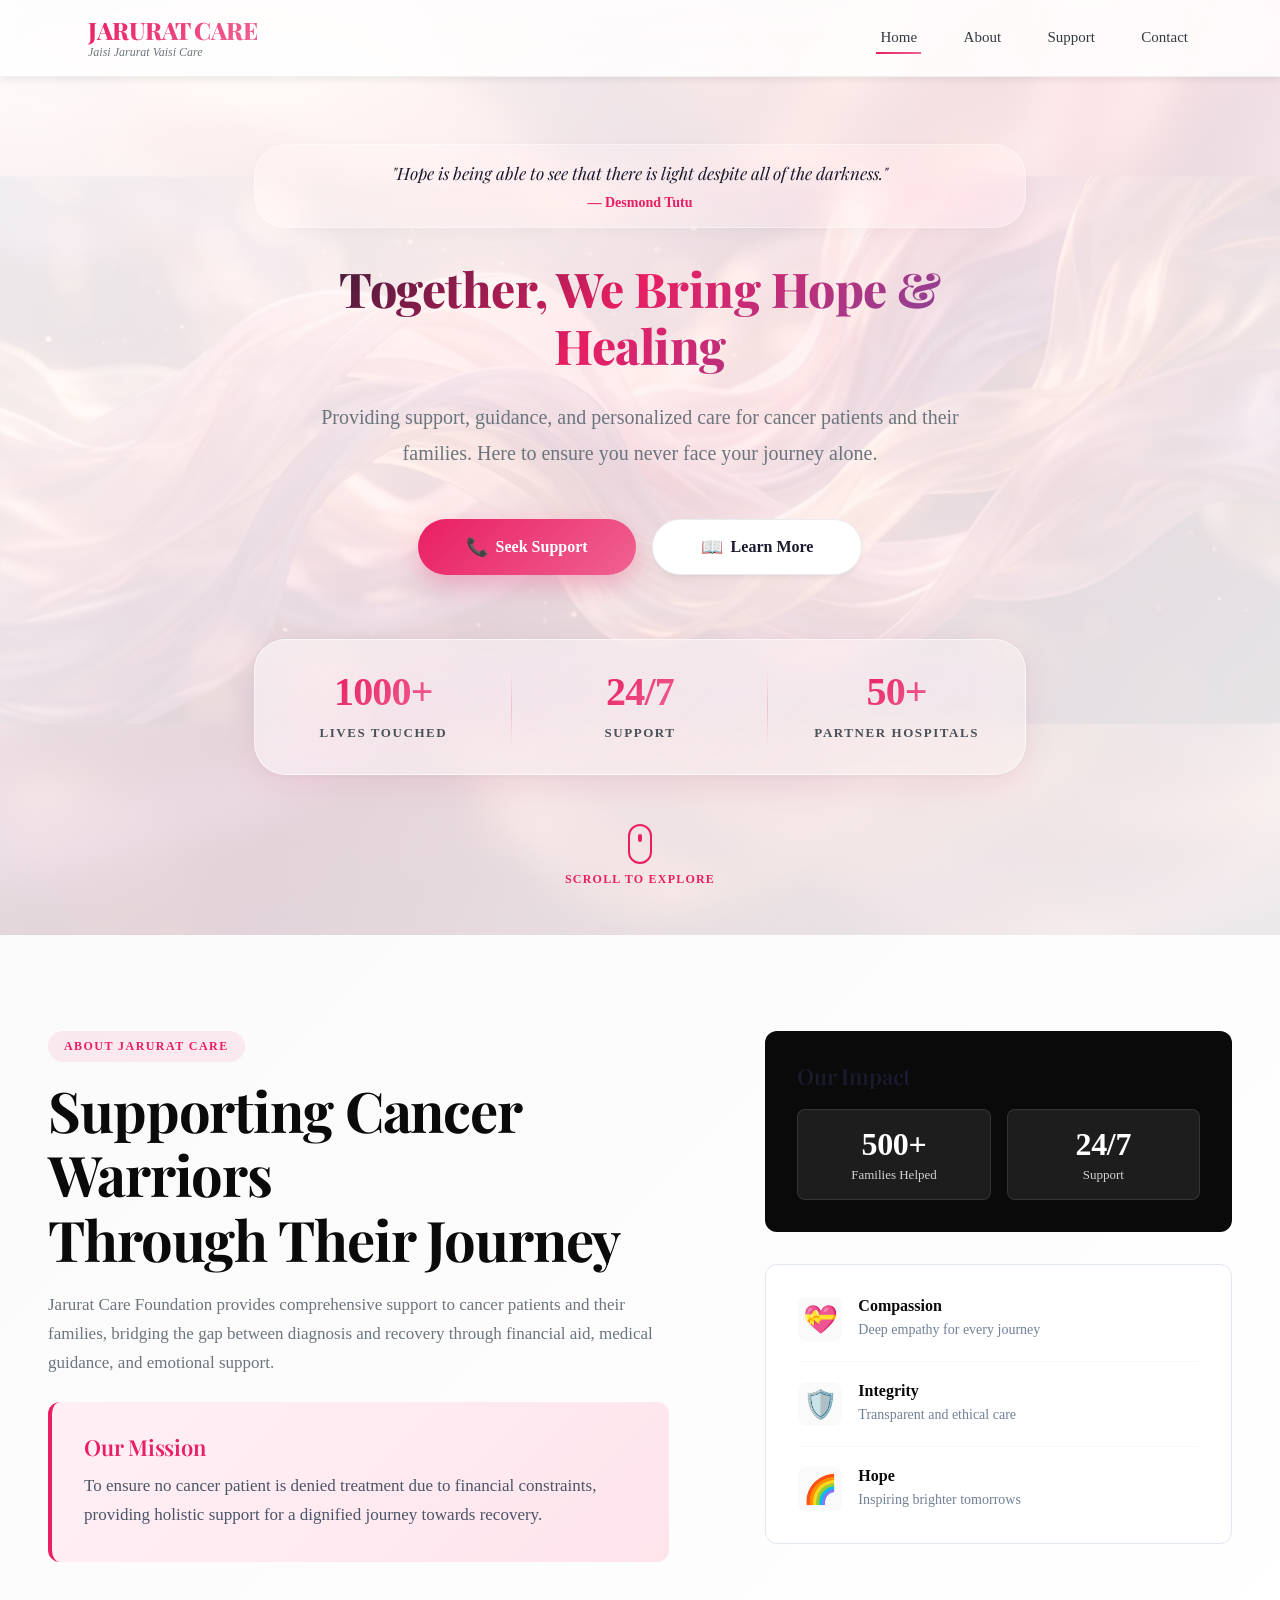
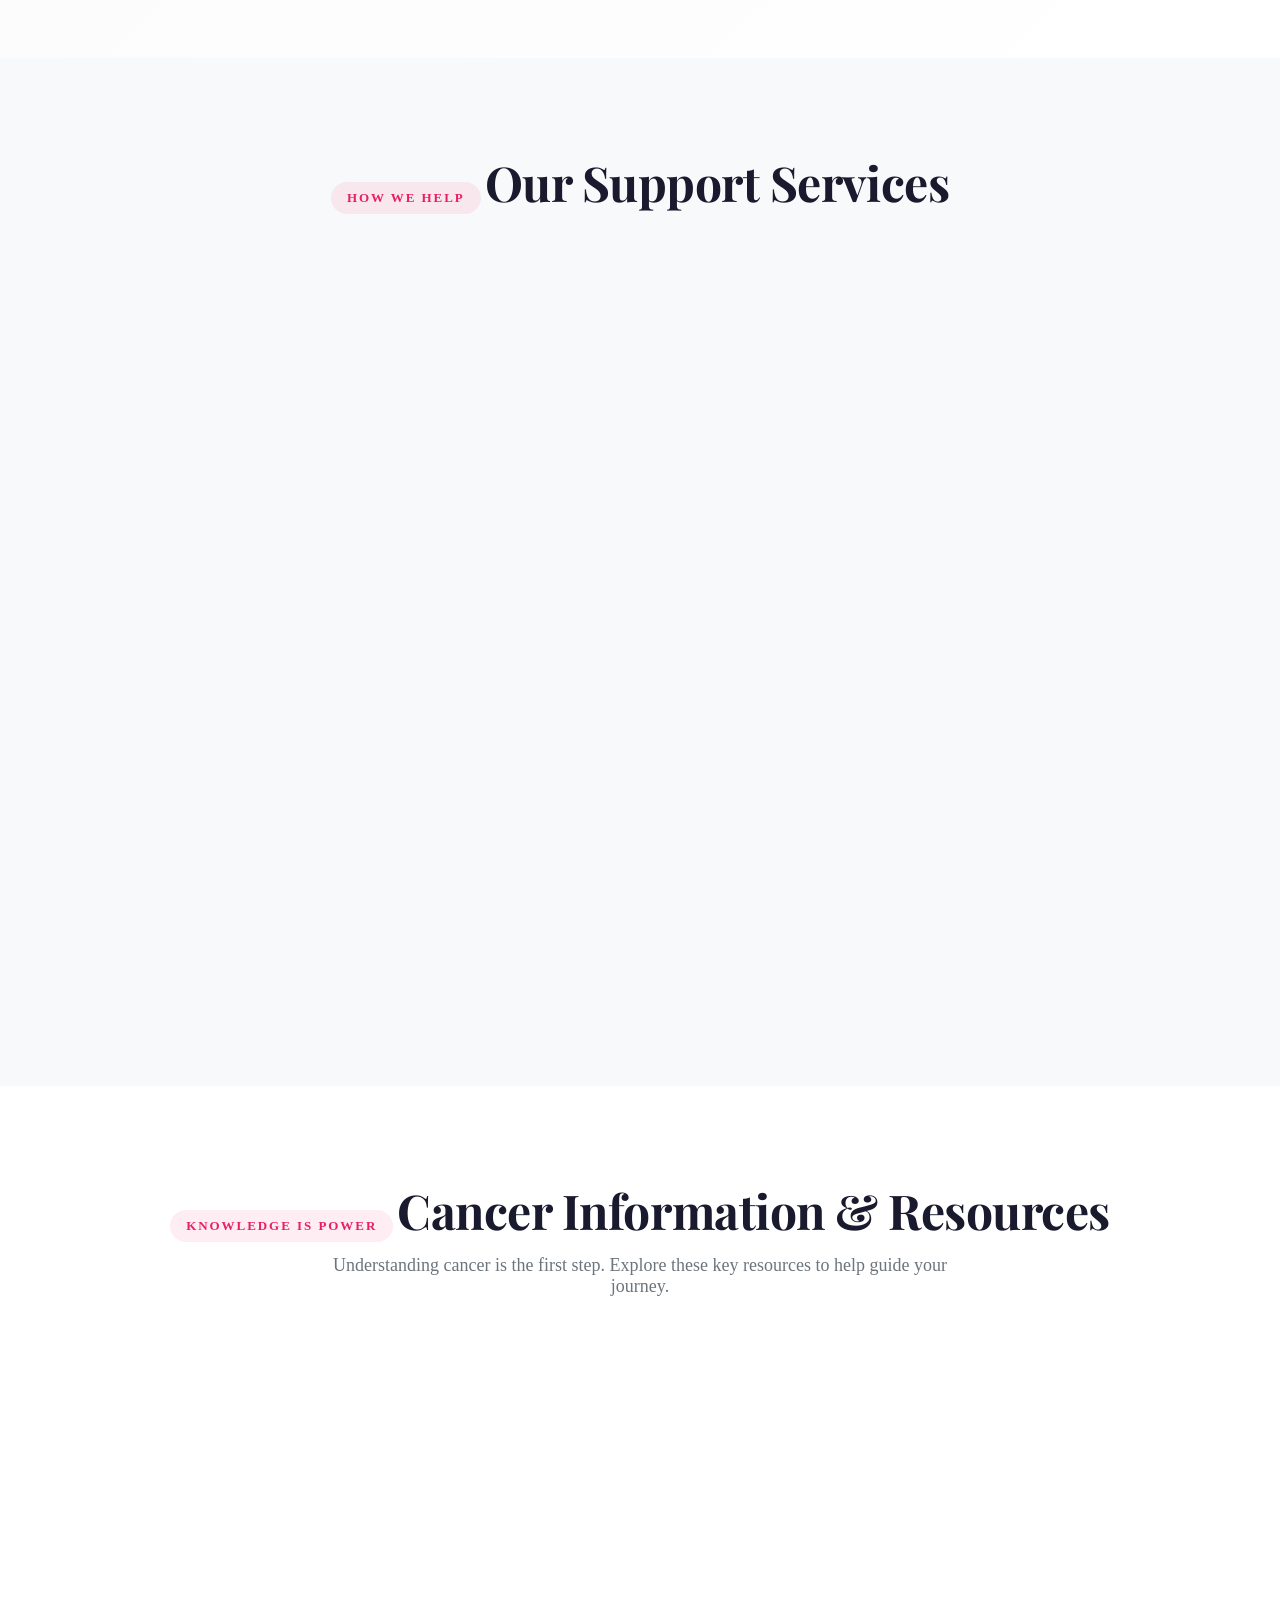
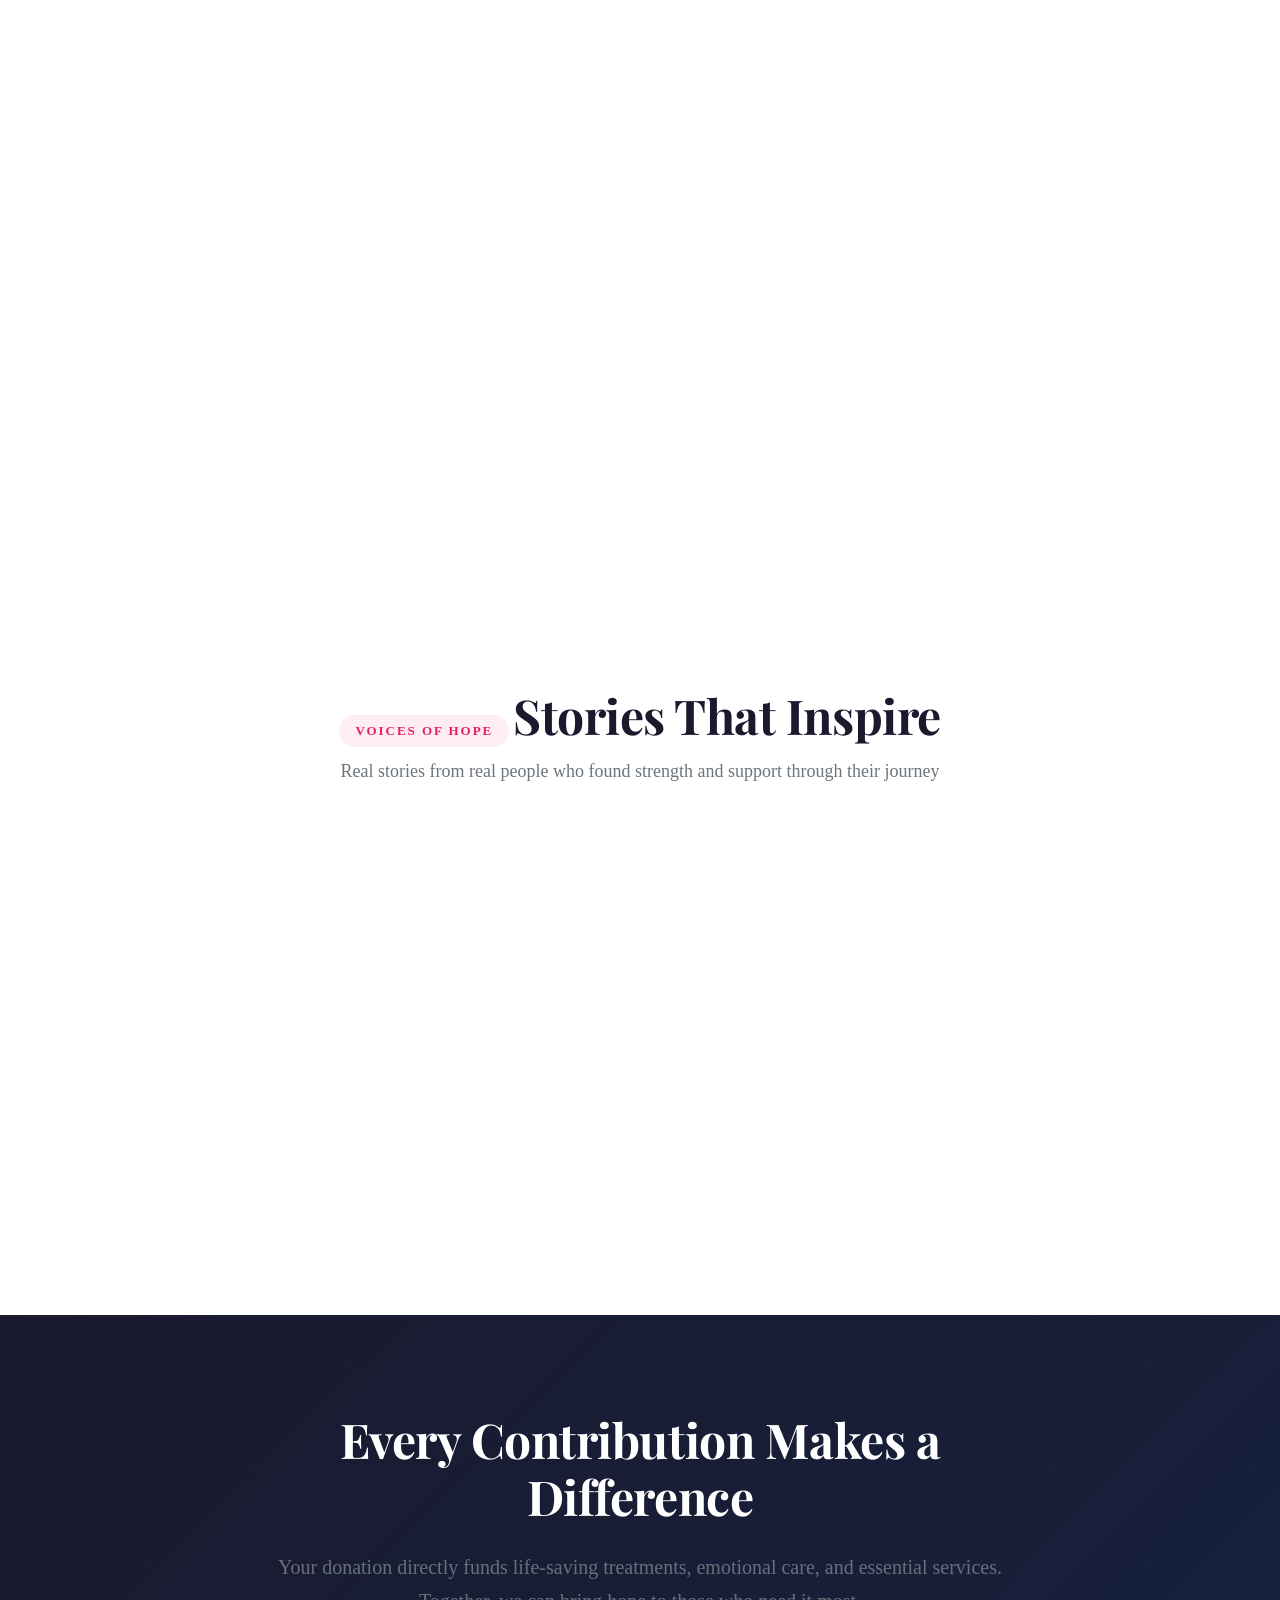
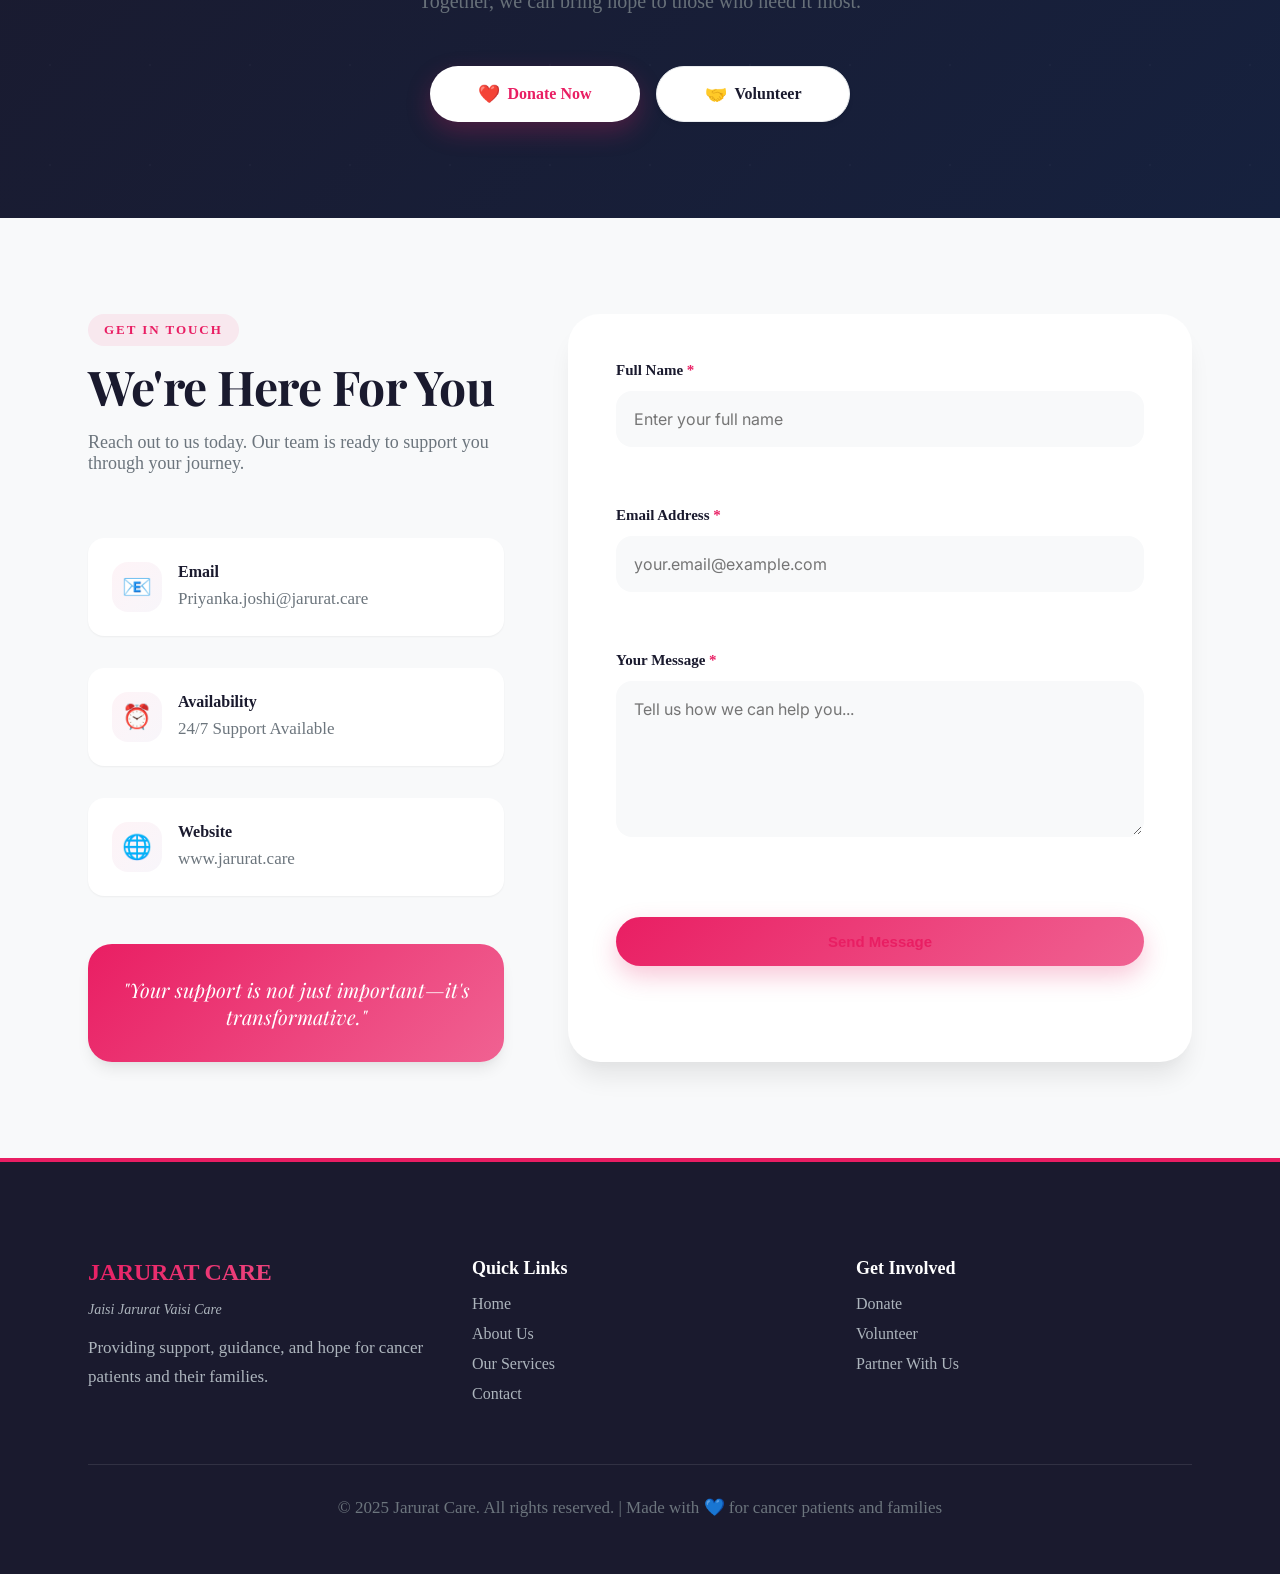
==== commit 71f85053: "Modified about section" ====
--- a/index.html
+++ b/index.html
@@ -95,96 +95,66 @@
 
     <!-- About Section -->
     <!-- About Section -->
-    <section id="about" class="about-modern-section">
-        <div class="container">
-            <div class="about-header text-center fade-in-up">
-                <span class="section-label">About Us</span>
-                <h2 class="section-title">Unveiling Our Identity,<br>Vision and Values</h2>
-                <p class="section-description">At Jarurat Care Foundation, we are more than just an organization; we are
-                    a movement dedicated to bridging the gap in cancer care. We strive to be a beacon of hope, ensuring
-                    no patient fights alone.</p>
-            </div>
-
-            <!-- Floating Values Bar -->
-            <div class="identity-values-bar fade-in-up">
-                <div class="id-value-item">
-                    <div class="id-icon">🛡️</div>
-                    <span>Integrity</span>
-                </div>
-                <div class="id-value-item">
-                    <div class="id-icon">🤝</div>
-                    <span>Compassion</span>
-                </div>
-                <div class="id-value-item">
-                    <div class="id-icon">💪</div>
-                    <span>Empowerment</span>
-                </div>
-                <div class="id-value-item">
-                    <div class="id-icon">💡</div>
-                    <span>Support</span>
-                </div>
-            </div>
-
-            <!-- Vision & Mission Card -->
-            <div class="identity-card fade-in-up" style="animation-delay: 0.2s;">
-                <div class="identity-content">
-                    <div class="id-column">
-                        <h3 class="id-title"><span class="id-title-icon">👁️</span> Vision</h3>
-                        <p class="id-text">To create a world where quality cancer care is a right, not a privilege. We
-                            envision a society where every patient, regardless of their background, has access to the
-                            best medical, emotional, and financial support.</p>
-                    </div>
-
-                    <div class="id-divider"></div>
-
-                    <div class="id-column">
-                        <h3 class="id-title"><span class="id-title-icon">🚀</span> Mission</h3>
-                        <p class="id-text">To empower cancer warriors and their families by providing holistic
-                            support—ranging from financial aid and medical guidance to emotional counseling—ensuring a
-                            dignified journey towards recovery.</p>
-                    </div>
-                </div>
-            </div>
-
-            <!-- Old content hidden -->
-            <div class="about-content" style="display: none;">
-                <div class="vision-card fade-in-up">
-                    <div class="vision-icon">🌟</div>
-                    <h3>Our Vision</h3>
-                    <p>To create a world where every cancer patient has access to the care, support, and resources they
-                        need to thrive. We believe in a holistic approach that nurtures the mind, body, and spirit.</p>
-                </div>
-
-                <div class="about-text-column fade-in-up" style="animation-delay: 0.2s;">
-                    <p class="lead-text">Through comprehensive programs, Jarurat Care provides vital support to those
-                        affected by cancer. We offer emotional, financial, and practical assistance to help patients and
-                        their families navigate their cancer journey with dignity and hope.</p>
-
-                    <div class="values-grid">
-                        <div class="value-item">
-                            <div class="value-icon">❤️</div>
-                            <h4>Compassion</h4>
-                            <p>We care deeply about every individual's journey.</p>
-                        </div>
-                        <div class="value-item">
-                            <div class="value-icon">🤝</div>
-                            <h4>Community</h4>
-                            <p>Building strength through shared support.</p>
-                        </div>
-                        <div class="value-item">
-                            <div class="value-icon">🛡️</div>
-                            <h4>Integrity</h4>
-                            <p>Trusted support you can rely on.</p>
-                        </div>
-                        <div class="value-item">
-                            <div class="value-icon">✨</div>
-                            <h4>Excellence</h4>
-                            <p>Committed to the highest quality of care.</p>
-                        </div>
-                    </div>
-                </div>
-            </div>
-        </div>
+    <section id="about" class="about-compact">
+        <div class="container">
+            <div class="about-grid">
+                <!-- Left Column: Story & Mission -->
+                <div class="about-main">
+                    <span class="section-label">About Jarurat Care</span>
+                    <h2 class="section-title">Supporting Cancer Warriors<br>Through Their Journey</h2>
+                    <p class="about-description">Jarurat Care Foundation provides comprehensive support to cancer
+                        patients and their families, bridging the gap between diagnosis and recovery through financial
+                        aid, medical guidance, and emotional support.</p>
+
+                    <div class="mission-box">
+                        <h3>Our Mission</h3>
+                        <p>To ensure no cancer patient is denied treatment due to financial constraints, providing
+                            holistic support for a dignified journey towards recovery.</p>
+                    </div>
+                </div>
+
+                <div class="about-sidebar">
+                    <!-- Impact Stats -->
+                    <div class="stats-compact">
+                        <h3>Our Impact</h3>
+                        <div class="stat-row">
+                            <div class="stat-mini">
+                                <strong>500+</strong>
+                                <span>Families Helped</span>
+                            </div>
+                            <div class="stat-mini">
+                                <strong>24/7</strong>
+                                <span>Support</span>
+                            </div>
+                        </div>
+                    </div>
+
+                    <!-- Core Values -->
+                    <div class="values-compact">
+                        <div class="value-mini">
+                            <span class="value-icon-mini">💝</span>
+                            <div>
+                                <strong>Compassion</strong>
+                                <p>Deep empathy for every journey</p>
+                            </div>
+                        </div>
+                        <div class="value-mini">
+                            <span class="value-icon-mini">🛡️</span>
+                            <div>
+                                <strong>Integrity</strong>
+                                <p>Transparent and ethical care</p>
+                            </div>
+                        </div>
+                        <div class="value-mini">
+                            <span class="value-icon-mini">🌈</span>
+                            <div>
+                                <strong>Hope</strong>
+                                <p>Inspiring brighter tomorrows</p>
+                            </div>
+                        </div>
+                    </div>
+                </div>
+            </div>
     </section>
 
     <!-- Support Services Section -->
--- a/styles.css
+++ b/styles.css
@@ -2719,4 +2719,954 @@
         width: 50px !important;
         font-size: 1.5rem !important;
     }
+}/* ===================================
+   FOUNDATION-FOCUSED ABOUT SECTION
+   =================================== */
+.about-foundation {
+    background: linear-gradient(180deg, #FFF9FA 0%, #FFFFFF 50%, #FFF5F8 100%);
+    padding: clamp(4rem, 10vw, 7rem) 0;
+    position: relative;
+}
+
+.about-intro {
+    text-align: center;
+    max-width: 800px;
+    margin: 0 auto var(--space-12);
+    padding: 0 var(--space-4);
+}
+
+.about-intro .section-title {
+    font-size: clamp(2.25rem, 5vw, 3.25rem);
+    line-height: 1.2;
+    margin-bottom: var(--space-5);
+    color: #1a1a2e;
+    font-weight: 800;
+}
+
+.intro-text {
+    font-size: clamp(1.05rem, 2vw, 1.2rem);
+    line-height: 1.8;
+    color: var(--gray-600);
+}
+
+.story-impact-grid {
+    display: grid;
+    grid-template-columns: 1fr 1fr;
+    gap: var(--space-8);
+    margin-bottom: var(--space-12);
+    max-width: 1200px;
+    margin-left: auto;
+    margin-right: auto;
+}
+
+.story-card {
+    background: white;
+    padding: var(--space-8);
+    border-radius: 24px;
+    box-shadow: 0 10px 40px rgba(0, 0, 0, 0.08);
+    border: 1px solid rgba(233, 30, 99, 0.1);
+    transition: transform 0.3s ease, box-shadow 0.3s ease;
+}
+
+.story-card:hover {
+    transform: translateY(-5px);
+    box-shadow: 0 15px 50px rgba(233, 30, 99, 0.15);
+}
+
+.card-icon {
+    font-size: 3rem;
+    margin-bottom: var(--space-4);
+}
+
+.story-card h3 {
+    font-size: 1.75rem;
+    color: var(--primary);
+    margin-bottom: var(--space-4);
+    font-family: var(--font-display);
+}
+
+.story-card p {
+    color: var(--gray-600);
+    line-height: 1.7;
+    margin-bottom: var(--space-6);
+}
+
+.story-highlight {
+    background: linear-gradient(135deg, #FFF0F5 0%, #FFE4EC 100%);
+    padding: var(--space-5);
+    border-radius: 16px;
+    text-align: center;
+    border: 1px solid rgba(233, 30, 99, 0.15);
+}
+
+.highlight-number {
+    display: block;
+    font-size: 2.5rem;
+    font-weight: 800;
+    color: var(--primary);
+    margin-bottom: var(--space-2);
+}
+
+.highlight-label {
+    display: block;
+    font-size: 0.95rem;
+    color: var(--gray-600);
+    text-transform: uppercase;
+    letter-spacing: 0.05em;
+}
+
+.impact-stats {
+    background: linear-gradient(135deg, var(--primary) 0%, #c2185b 100%);
+    padding: var(--space-8);
+    border-radius: 24px;
+    color: white;
+    box-shadow: 0 15px 40px rgba(233, 30, 99, 0.3);
+}
+
+.impact-stats h3 {
+    font-size: 1.75rem;
+    margin-bottom: var(--space-6);
+    font-family: var(--font-display);
+}
+
+.stats-list {
+    display: grid;
+    gap: var(--space-5);
+}
+
+.stat-item {
+    display: flex;
+    align-items: center;
+    gap: var(--space-4);
+    background: rgba(255, 255, 255, 0.1);
+    padding: var(--space-4);
+    border-radius: 12px;
+    backdrop-filter: blur(10px);
+    border: 1px solid rgba(255, 255, 255, 0.2);
+    transition: transform 0.3s ease;
+}
+
+.stat-item:hover {
+    transform: translateX(5px);
+    background: rgba(255, 255, 255, 0.15);
+}
+
+.stat-icon {
+    font-size: 2rem;
+    background: rgba(255, 255, 255, 0.2);
+    width: 50px;
+    height: 50px;
+    display: flex;
+    align-items: center;
+    justify-content: center;
+    border-radius: 12px;
+    flex-shrink: 0;
+}
+
+.stat-content {
+    display: flex;
+    flex-direction: column;
+}
+
+.stat-content strong {
+    font-size: 1.5rem;
+    font-weight: 800;
+    margin-bottom: 2px;
+}
+
+.stat-content span {
+    font-size: 0.9rem;
+    opacity: 0.9;
+}
+
+.vision-mission-container {
+    display: grid;
+    grid-template-columns: 1fr 1fr;
+    gap: var(--space-8);
+    margin-bottom: var(--space-12);
+    max-width: 1200px;
+    margin-left: auto;
+    margin-right: auto;
+}
+
+.vm-card {
+    background: white;
+    padding: var(--space-8);
+    border-radius: 20px;
+    box-shadow: 0 8px 30px rgba(0, 0, 0, 0.08);
+    border: 1px solid rgba(0, 0, 0, 0.05);
+    transition: all 0.3s ease;
+}
+
+.vm-card:hover {
+    transform: translateY(-5px);
+    box-shadow: 0 12px 40px rgba(0, 0, 0, 0.12);
+}
+
+.vm-header {
+    display: flex;
+    align-items: center;
+    gap: var(--space-3);
+    margin-bottom: var(--space-4);
+}
+
+.vm-icon {
+    font-size: 2.5rem;
+    background: linear-gradient(135deg, #FFF0F5 0%, #FFE4EC 100%);
+    width: 60px;
+    height: 60px;
+    display: flex;
+    align-items: center;
+    justify-content: center;
+    border-radius: 16px;
+    box-shadow: 0 4px 12px rgba(233, 30, 99, 0.15);
+}
+
+.vm-card h3 {
+    font-size: 1.75rem;
+    color: var(--primary);
+    font-family: var(--font-display);
+}
+
+.vm-card p {
+    color: var(--gray-600);
+    line-height: 1.8;
+    font-size: 1.05rem;
+}
+
+.core-values {
+    max-width: 1200px;
+    margin: 0 auto;
+    text-align: center;
+}
+
+.values-title {
+    font-size: 2rem;
+    color: #1a1a2e;
+    margin-bottom: var(--space-8);
+    font-family: var(--font-display);
+}
+
+.values-grid {
+    display: grid;
+    grid-template-columns: repeat(4, 1fr);
+    gap: var(--space-6);
+}
+
+.value-card {
+    background: white;
+    padding: var(--space-6);
+    border-radius: 16px;
+    box-shadow: 0 5px 20px rgba(0, 0, 0, 0.06);
+    border: 1px solid rgba(0, 0, 0, 0.05);
+    transition: all 0.3s ease;
+}
+
+.value-card:hover {
+    transform: translateY(-8px);
+    box-shadow: 0 10px 30px rgba(233, 30, 99, 0.15);
+    border-color: rgba(233, 30, 99, 0.2);
+}
+
+.value-icon {
+    font-size: 2.5rem;
+    margin-bottom: var(--space-3);
+}
+
+.value-card h4 {
+    font-size: 1.25rem;
+    color: var(--primary);
+    margin-bottom: var(--space-2);
+    font-weight: 700;
+}
+
+.value-card p {
+    color: var(--gray-600);
+    font-size: 0.95rem;
+    line-height: 1.6;
+    margin: 0;
+}
+
+@media (max-width: 900px) {
+
+    .story-impact-grid,
+    .vision-mission-container {
+        grid-template-columns: 1fr;
+        gap: var(--space-6);
+    }
+
+    .values-grid {
+        grid-template-columns: repeat(2, 1fr);
+    }
+}
+
+@media (max-width: 600px) {
+    .about-foundation {
+        padding: clamp(3rem, 8vw, 5rem) 0;
+    }
+
+    .values-grid {
+        grid-template-columns: 1fr;
+    }
+
+    .story-card,
+    .impact-stats,
+    .vm-card {
+        padding: var(--space-6);
+    }
+
+    .stats-list {
+        gap: var(--space-4);
+    }
+}/* ===================================
+   WORLD-CLASS ABOUT SECTION
+   Senior Designer Level
+   =================================== */
+
+.about-foundation {
+    background: #FFFFFF;
+    padding: clamp(5rem, 12vw, 9rem) 0;
+    position: relative;
+    overflow: hidden;
+}
+
+.about-foundation::before {
+    content: '';
+    position: absolute;
+    top: 0;
+    left: 0;
+    right: 0;
+    bottom: 0;
+    background:
+        radial-gradient(circle at 20% 30%, rgba(233, 30, 99, 0.03) 0%, transparent 40%),
+        radial-gradient(circle at 80% 70%, rgba(233, 30, 99, 0.02) 0%, transparent 40%);
+    pointer-events: none;
+}
+
+/* Typography Excellence */
+.about-intro {
+    text-align: center;
+    max-width: 920px;
+    margin: 0 auto clamp(4rem, 8vw, 6rem);
+    padding: 0 clamp(1rem, 3vw, 2rem);
+    position: relative;
+}
+
+.about-intro .section-label {
+    display: inline-block;
+    font-size: 0.8125rem;
+    font-weight: 600;
+    letter-spacing: 0.15em;
+    text-transform: uppercase;
+    color: var(--primary);
+    margin-bottom: 1.25rem;
+    position: relative;
+}
+
+.about-intro .section-label::after {
+    content: '';
+    position: absolute;
+    bottom: -8px;
+    left: 50%;
+    transform: translateX(-50%);
+    width: 40px;
+    height: 2px;
+    background: var(--primary);
+}
+
+.about-intro .section-title {
+    font-size: clamp(2.5rem, 6vw, 4rem);
+    font-weight: 700;
+    line-height: 1.1;
+    letter-spacing: -0.03em;
+    color: #0A0A0A;
+    margin-bottom: 1.5rem;
+    font-family: var(--font-display);
+}
+
+.intro-text {
+    font-size: clamp(1.0625rem, 2.2vw, 1.25rem);
+    line-height: 1.75;
+    color: #4A5568;
+    max-width: 720px;
+    margin: 0 auto;
+    font-weight: 400;
+}
+
+/* Premium Grid System */
+.story-impact-grid {
+    display: grid;
+    grid-template-columns: 1.2fr 1fr;
+    gap: clamp(1.5rem, 4vw, 3rem);
+    margin-bottom: clamp(4rem, 8vw, 6rem);
+    max-width: 1280px;
+    margin-left: auto;
+    margin-right: auto;
+    padding: 0 clamp(1rem, 3vw, 2rem);
+}
+
+/* Story Card - Editorial Style */
+.story-card {
+    background: #FAFAFA;
+    padding: clamp(2.5rem, 6vw, 4rem);
+    border-radius: 4px;
+    position: relative;
+    border-left: 4px solid var(--primary);
+    transition: all 0.4s cubic-bezier(0.4, 0, 0.2, 1);
+}
+
+.story-card::before {
+    content: '';
+    position: absolute;
+    top: 0;
+    left: 0;
+    right: 0;
+    bottom: 0;
+    background: linear-gradient(135deg, rgba(233, 30, 99, 0.02) 0%, transparent 50%);
+    pointer-events: none;
+}
+
+.story-card:hover {
+    transform: translateX(8px);
+    background: #FFFFFF;
+    box-shadow: -8px 0 24px rgba(0, 0, 0, 0.04);
+}
+
+.card-icon {
+    font-size: 3.5rem;
+    margin-bottom: 2rem;
+    opacity: 0.9;
+}
+
+.story-card h3 {
+    font-size: clamp(1.75rem, 3vw, 2.25rem);
+    font-weight: 600;
+    color: #0A0A0A;
+    margin-bottom: 1.25rem;
+    font-family: var(--font-display);
+    letter-spacing: -0.02em;
+}
+
+.story-card p {
+    color: #4A5568;
+    line-height: 1.8;
+    font-size: 1.0625rem;
+    margin-bottom: 2rem;
+}
+
+.story-highlight {
+    background: #FFFFFF;
+    padding: 2rem;
+    border-radius: 2px;
+    border: 1px solid #E2E8F0;
+    text-align: left;
+}
+
+.highlight-number {
+    display: block;
+    font-size: 3.5rem;
+    font-weight: 700;
+    color: var(--primary);
+    line-height: 1;
+    margin-bottom: 0.5rem;
+    letter-spacing: -0.02em;
+}
+
+.highlight-label {
+    display: block;
+    font-size: 0.875rem;
+    color: #718096;
+    font-weight: 500;
+    letter-spacing: 0.05em;
+    text-transform: uppercase;
+}
+
+/* Impact Stats - Minimalist Elegance */
+.impact-stats {
+    background: #0A0A0A;
+    padding: clamp(2.5rem, 6vw, 4rem);
+    border-radius: 4px;
+    color: white;
+    position: relative;
+    overflow: hidden;
+}
+
+.impact-stats::before {
+    content: '';
+    position: absolute;
+    top: 0;
+    right: 0;
+    width: 200px;
+    height: 200px;
+    background: radial-gradient(circle, rgba(233, 30, 99, 0.15) 0%, transparent 70%);
+    pointer-events: none;
+}
+
+.impact-stats h3 {
+    font-size: clamp(1.5rem, 2.5vw, 1.875rem);
+    font-weight: 600;
+    margin-bottom: 2.5rem;
+    font-family: var(--font-display);
+    letter-spacing: -0.01em;
+}
+
+.stats-list {
+    display: grid;
+    gap: 1.25rem;
+}
+
+.stat-item {
+    display: flex;
+    align-items: center;
+    gap: 1.25rem;
+    padding: 1.25rem 0;
+    border-bottom: 1px solid rgba(255, 255, 255, 0.1);
+    transition: all 0.3s ease;
+}
+
+.stat-item:last-child {
+    border-bottom: none;
+}
+
+.stat-item:hover {
+    padding-left: 0.5rem;
+}
+
+.stat-icon {
+    font-size: 1.75rem;
+    width: 48px;
+    height: 48px;
+    display: flex;
+    align-items: center;
+    justify-content: center;
+    background: rgba(255, 255, 255, 0.08);
+    border-radius: 2px;
+    flex-shrink: 0;
+}
+
+.stat-content strong {
+    display: block;
+    font-size: 1.75rem;
+    font-weight: 700;
+    margin-bottom: 0.25rem;
+    letter-spacing: -0.01em;
+}
+
+.stat-content span {
+    display: block;
+    font-size: 0.9375rem;
+    opacity: 0.7;
+    font-weight: 400;
+}
+
+/* Vision & Mission - Swiss Design Influence */
+.vision-mission-container {
+    display: grid;
+    grid-template-columns: 1fr 1fr;
+    gap: clamp(1.5rem, 4vw, 3rem);
+    margin-bottom: clamp(4rem, 8vw, 6rem);
+    max-width: 1280px;
+    margin-left: auto;
+    margin-right: auto;
+    padding: 0 clamp(1rem, 3vw, 2rem);
+}
+
+.vm-card {
+    background: #FFFFFF;
+    padding: clamp(2.5rem, 6vw, 4rem);
+    border: 1px solid #E2E8F0;
+    border-radius: 4px;
+    transition: all 0.4s cubic-bezier(0.4, 0, 0.2, 1);
+    position: relative;
+}
+
+.vm-card::after {
+    content: '';
+    position: absolute;
+    bottom: 0;
+    left: 0;
+    right: 0;
+    height: 3px;
+    background: var(--primary);
+    transform: scaleX(0);
+    transform-origin: left;
+    transition: transform 0.4s cubic-bezier(0.4, 0, 0.2, 1);
+}
+
+.vm-card:hover::after {
+    transform: scaleX(1);
+}
+
+.vm-card:hover {
+    border-color: var(--primary);
+    box-shadow: 0 8px 24px rgba(0, 0, 0, 0.06);
+}
+
+.vm-header {
+    display: flex;
+    align-items: center;
+    gap: 1rem;
+    margin-bottom: 1.5rem;
+}
+
+.vm-icon {
+    font-size: 2rem;
+    width: 56px;
+    height: 56px;
+    display: flex;
+    align-items: center;
+    justify-content: center;
+    background: #FAFAFA;
+    border-radius: 2px;
+    border: 1px solid #E2E8F0;
+}
+
+.vm-card h3 {
+    font-size: clamp(1.5rem, 2.5vw, 1.875rem);
+    font-weight: 600;
+    color: #0A0A0A;
+    font-family: var(--font-display);
+    letter-spacing: -0.01em;
+}
+
+.vm-card p {
+    color: #4A5568;
+    line-height: 1.8;
+    font-size: 1.0625rem;
+}
+
+/* Core Values - Grid Mastery */
+.core-values {
+    max-width: 1280px;
+    margin: 0 auto;
+    padding: 0 clamp(1rem, 3vw, 2rem);
+}
+
+.values-title {
+    font-size: clamp(1.875rem, 3vw, 2.5rem);
+    font-weight: 600;
+    color: #0A0A0A;
+    margin-bottom: clamp(2.5rem, 5vw, 4rem);
+    text-align: center;
+    font-family: var(--font-display);
+    letter-spacing: -0.02em;
+}
+
+.values-grid {
+    display: grid;
+    grid-template-columns: repeat(auto-fit, minmax(260px, 1fr));
+    gap: clamp(1.25rem, 3vw, 2rem);
+}
+
+.value-card {
+    background: #FAFAFA;
+    padding: clamp(2rem, 4vw, 2.5rem);
+    border-radius: 4px;
+    border: 1px solid transparent;
+    transition: all 0.3s cubic-bezier(0.4, 0, 0.2, 1);
+    position: relative;
+}
+
+.value-card::before {
+    content: '';
+    position: absolute;
+    top: 0;
+    left: 0;
+    width: 4px;
+    height: 0;
+    background: var(--primary);
+    transition: height 0.3s cubic-bezier(0.4, 0, 0.2, 1);
+}
+
+.value-card:hover::before {
+    height: 100%;
+}
+
+.value-card:hover {
+    background: #FFFFFF;
+    border-color: #E2E8F0;
+    transform: translateY(-4px);
+    box-shadow: 0 12px 24px rgba(0, 0, 0, 0.06);
+}
+
+.value-icon {
+    font-size: 2.5rem;
+    margin-bottom: 1.25rem;
+    display: block;
+}
+
+.value-card h4 {
+    font-size: 1.25rem;
+    font-weight: 600;
+    color: #0A0A0A;
+    margin-bottom: 0.75rem;
+    letter-spacing: -0.01em;
+}
+
+.value-card p {
+    color: #4A5568;
+    font-size: 0.9375rem;
+    line-height: 1.7;
+    margin: 0;
+}
+
+/* Responsive Excellence */
+@media (max-width: 1024px) {
+    .story-impact-grid {
+        grid-template-columns: 1fr;
+    }
+}
+
+@media (max-width: 768px) {
+    .vision-mission-container {
+        grid-template-columns: 1fr;
+    }
+
+    .values-grid {
+        grid-template-columns: 1fr;
+    }
+
+    .story-card,
+    .impact-stats,
+    .vm-card {
+        padding: 2rem;
+    }
+}
+
+@media (max-width: 480px) {
+    .about-foundation {
+        padding: 4rem 0;
+    }
+
+    .about-intro .section-title {
+        font-size: 2rem;
+    }
+
+    .story-card:hover {
+        transform: none;
+    }
+}/* ===================================
+   COMPACT SINGLE-VIEWPORT ABOUT
+   =================================== */
+
+.about-compact {
+    background: linear-gradient(135deg, #FAFAFA 0%, #FFFFFF 100%);
+    padding: clamp(3rem, 6vw, 5rem) 0;
+    min-height: auto;
+    max-height: 100vh;
+    display: flex;
+    align-items: center;
+}
+
+.about-compact .container {
+    max-width: 1400px;
+}
+
+/* Two-Column Asymmetric Grid */
+.about-grid {
+    display: grid;
+    grid-template-columns: 1.4fr 1fr;
+    gap: clamp(2rem, 5vw, 4rem);
+    align-items: start;
+}
+
+/* Left Column - Main Content */
+.about-main {
+    padding-right: clamp(1rem, 3vw, 2rem);
+}
+
+.about-main .section-label {
+    display: inline-block;
+    font-size: 0.75rem;
+    font-weight: 600;
+    letter-spacing: 0.12em;
+    text-transform: uppercase;
+    color: var(--primary);
+    margin-bottom: 1rem;
+}
+
+.about-main .section-title {
+    font-size: clamp(2.25rem, 4.5vw, 3.5rem);
+    font-weight: 700;
+    line-height: 1.15;
+    letter-spacing: -0.02em;
+    color: #0A0A0A;
+    margin-bottom: 1.25rem;
+    font-family: var(--font-display);
+}
+
+.about-description {
+    font-size: clamp(1rem, 1.8vw, 1.125rem);
+    line-height: 1.7;
+    color: #4A5568;
+    margin-bottom: 2rem;
+}
+
+.mission-box {
+    background: linear-gradient(135deg, #FFF0F5 0%, #FFE4EC 100%);
+    padding: clamp(1.5rem, 3vw, 2rem);
+    border-radius: 12px;
+    border-left: 4px solid var(--primary);
+}
+
+.mission-box h3 {
+    font-size: clamp(1.125rem, 2vw, 1.375rem);
+    font-weight: 600;
+    color: var(--primary);
+    margin-bottom: 0.75rem;
+    font-family: var(--font-display);
+}
+
+.mission-box p {
+    font-size: clamp(0.9375rem, 1.6vw, 1.0625rem);
+    line-height: 1.7;
+    color: #4A5568;
+    margin: 0;
+}
+
+/* Right Sidebar - Stats & Values */
+.about-sidebar {
+    display: flex;
+    flex-direction: column;
+    gap: clamp(1.25rem, 2.5vw, 2rem);
+}
+
+/* Compact Stats */
+.stats-compact {
+    background: #0A0A0A;
+    padding: clamp(1.5rem, 3vw, 2rem);
+    border-radius: 12px;
+    color: white;
+}
+
+.stats-compact h3 {
+    font-size: clamp(1.125rem, 2vw, 1.375rem);
+    font-weight: 600;
+    margin-bottom: 1.25rem;
+    font-family: var(--font-display);
+}
+
+.stat-row {
+    display: grid;
+    grid-template-columns: 1fr 1fr;
+    gap: 1rem;
+}
+
+.stat-mini {
+    text-align: center;
+    padding: 1rem;
+    background: rgba(255, 255, 255, 0.08);
+    border-radius: 8px;
+    border: 1px solid rgba(255, 255, 255, 0.1);
+}
+
+.stat-mini strong {
+    display: block;
+    font-size: clamp(1.5rem, 3vw, 2rem);
+    font-weight: 700;
+    margin-bottom: 0.25rem;
+    letter-spacing: -0.01em;
+}
+
+.stat-mini span {
+    display: block;
+    font-size: 0.8125rem;
+    opacity: 0.8;
+    font-weight: 400;
+}
+
+/* Compact Values */
+.values-compact {
+    background: white;
+    padding: clamp(1.5rem, 3vw, 2rem);
+    border-radius: 12px;
+    border: 1px solid #E2E8F0;
+    display: flex;
+    flex-direction: column;
+    gap: 1.25rem;
+}
+
+.value-mini {
+    display: flex;
+    align-items: flex-start;
+    gap: 1rem;
+    padding-bottom: 1.25rem;
+    border-bottom: 1px solid #F7FAFC;
+}
+
+.value-mini:last-child {
+    padding-bottom: 0;
+    border-bottom: none;
+}
+
+.value-icon-mini {
+    font-size: 1.75rem;
+    flex-shrink: 0;
+    width: 44px;
+    height: 44px;
+    display: flex;
+    align-items: center;
+    justify-content: center;
+    background: #FAFAFA;
+    border-radius: 8px;
+}
+
+.value-mini strong {
+    display: block;
+    font-size: 1rem;
+    font-weight: 600;
+    color: #0A0A0A;
+    margin-bottom: 0.25rem;
+}
+
+.value-mini p {
+    font-size: 0.875rem;
+    color: #718096;
+    line-height: 1.5;
+    margin: 0;
+}
+
+/* Responsive - Tablet */
+@media (max-width: 1024px) {
+    .about-grid {
+        grid-template-columns: 1fr;
+        gap: 2rem;
+    }
+
+    .about-compact {
+        max-height: none;
+        padding: 3rem 0;
+    }
+
+    .about-sidebar {
+        flex-direction: row;
+    }
+
+    .stats-compact,
+    .values-compact {
+        flex: 1;
+    }
+}
+
+/* Responsive - Mobile */
+@media (max-width: 768px) {
+    .about-sidebar {
+        flex-direction: column;
+    }
+
+    .stat-row {
+        grid-template-columns: 1fr;
+    }
+}
+
+@media (max-width: 480px) {
+    .about-compact {
+        padding: 2.5rem 0;
+    }
+
+    .mission-box,
+    .stats-compact,
+    .values-compact {
+        padding: 1.25rem;
+    }
 }
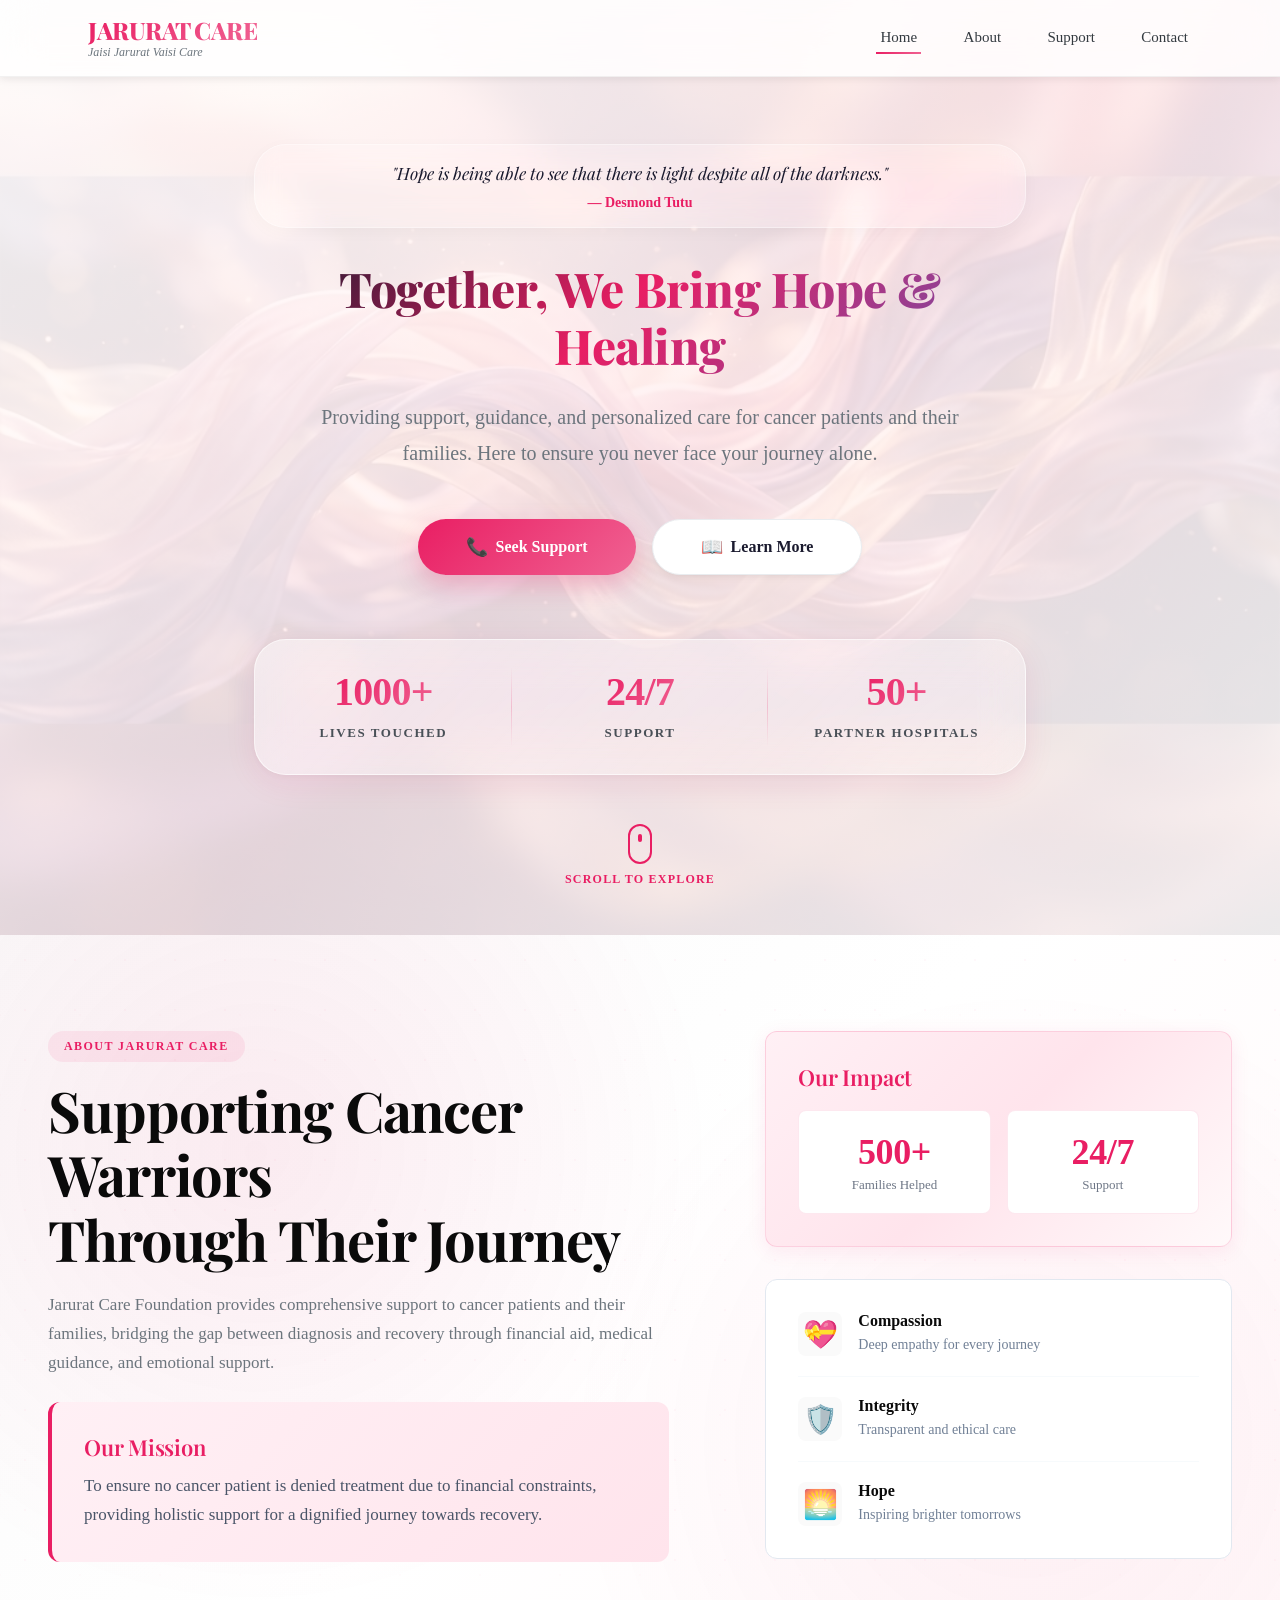
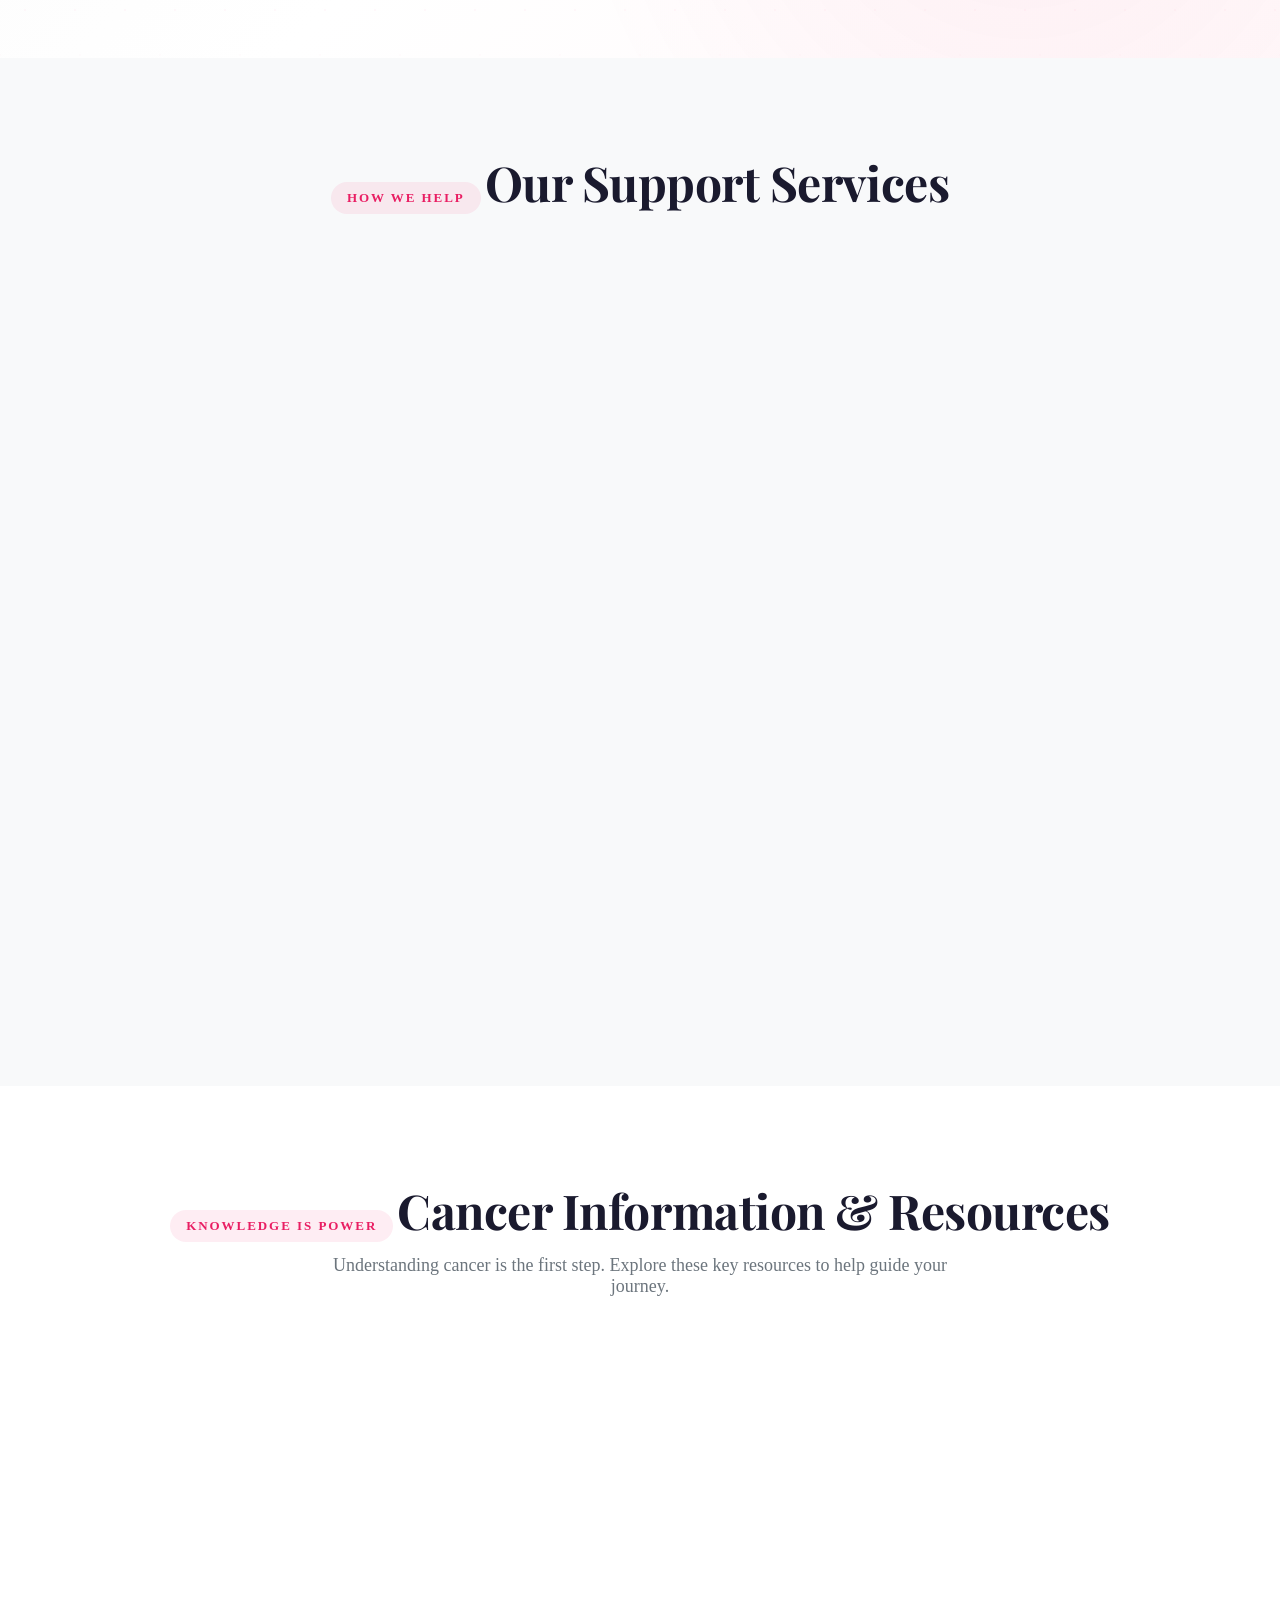
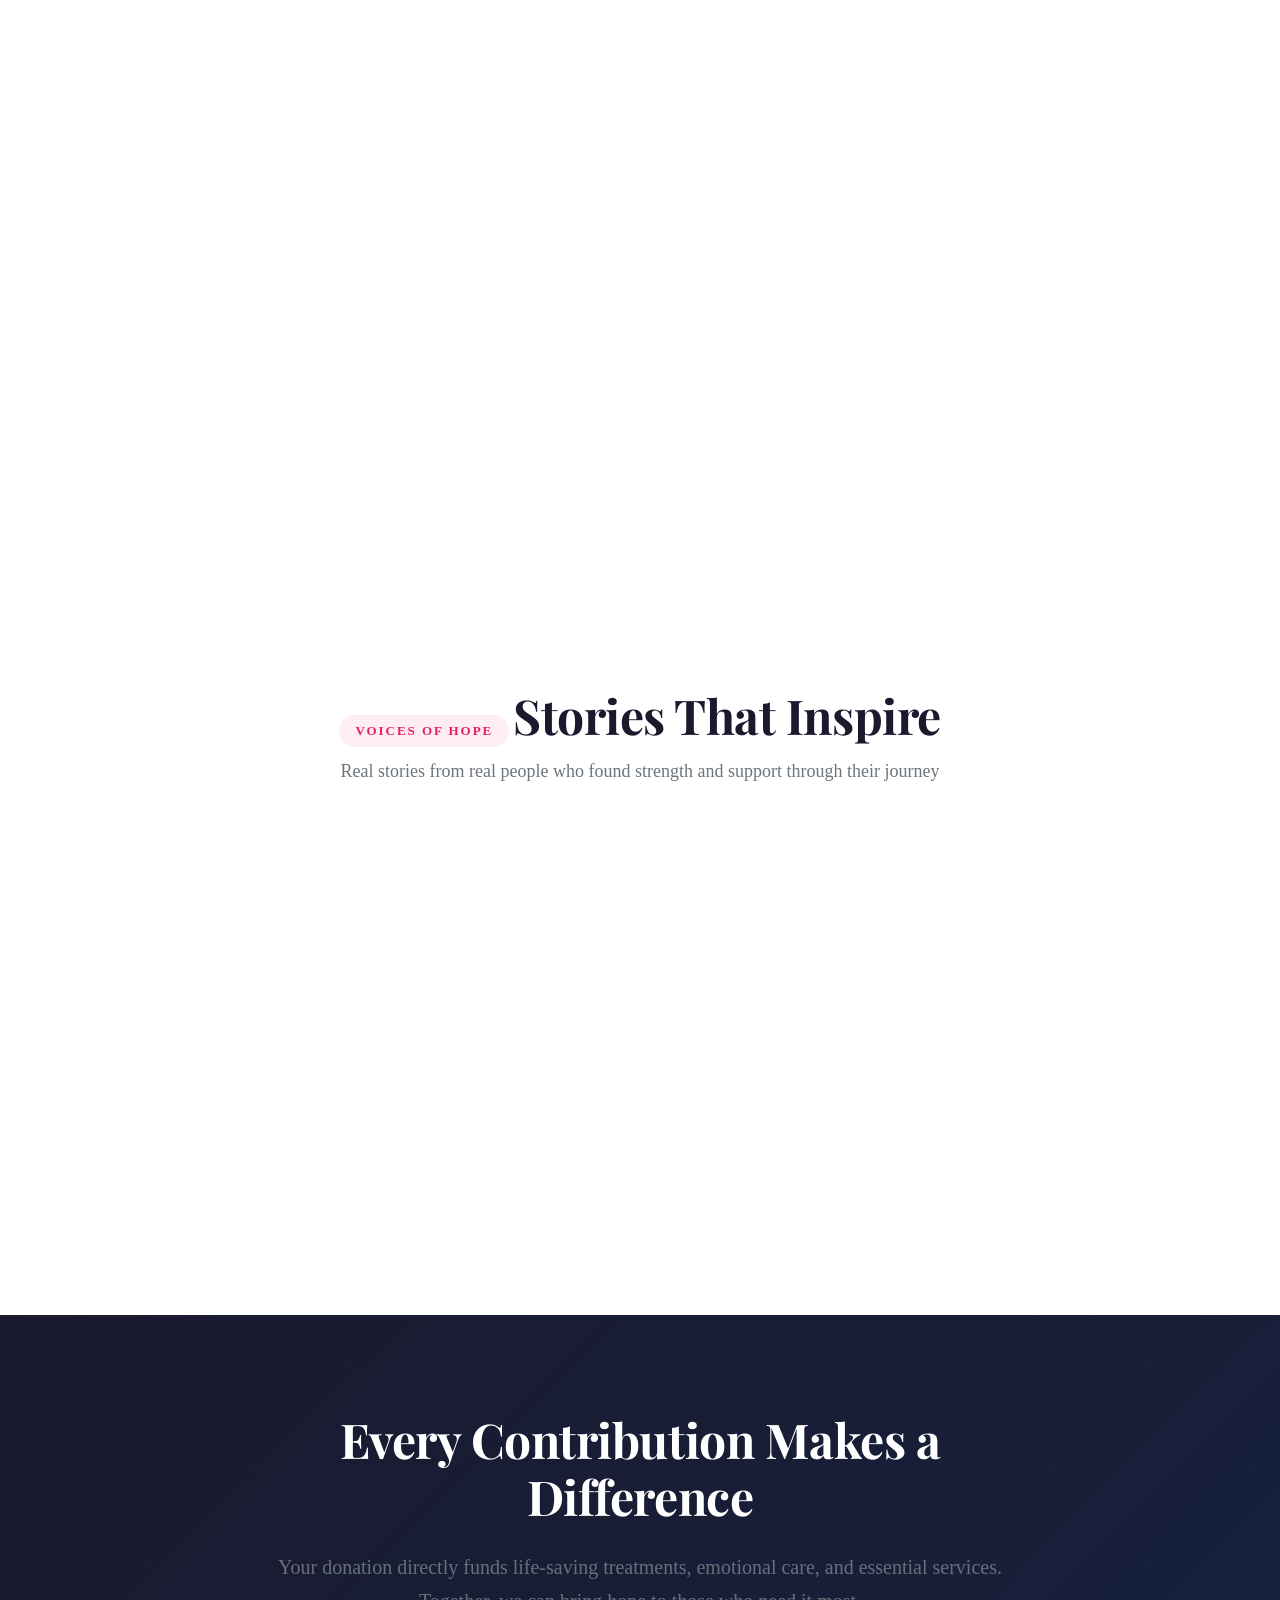
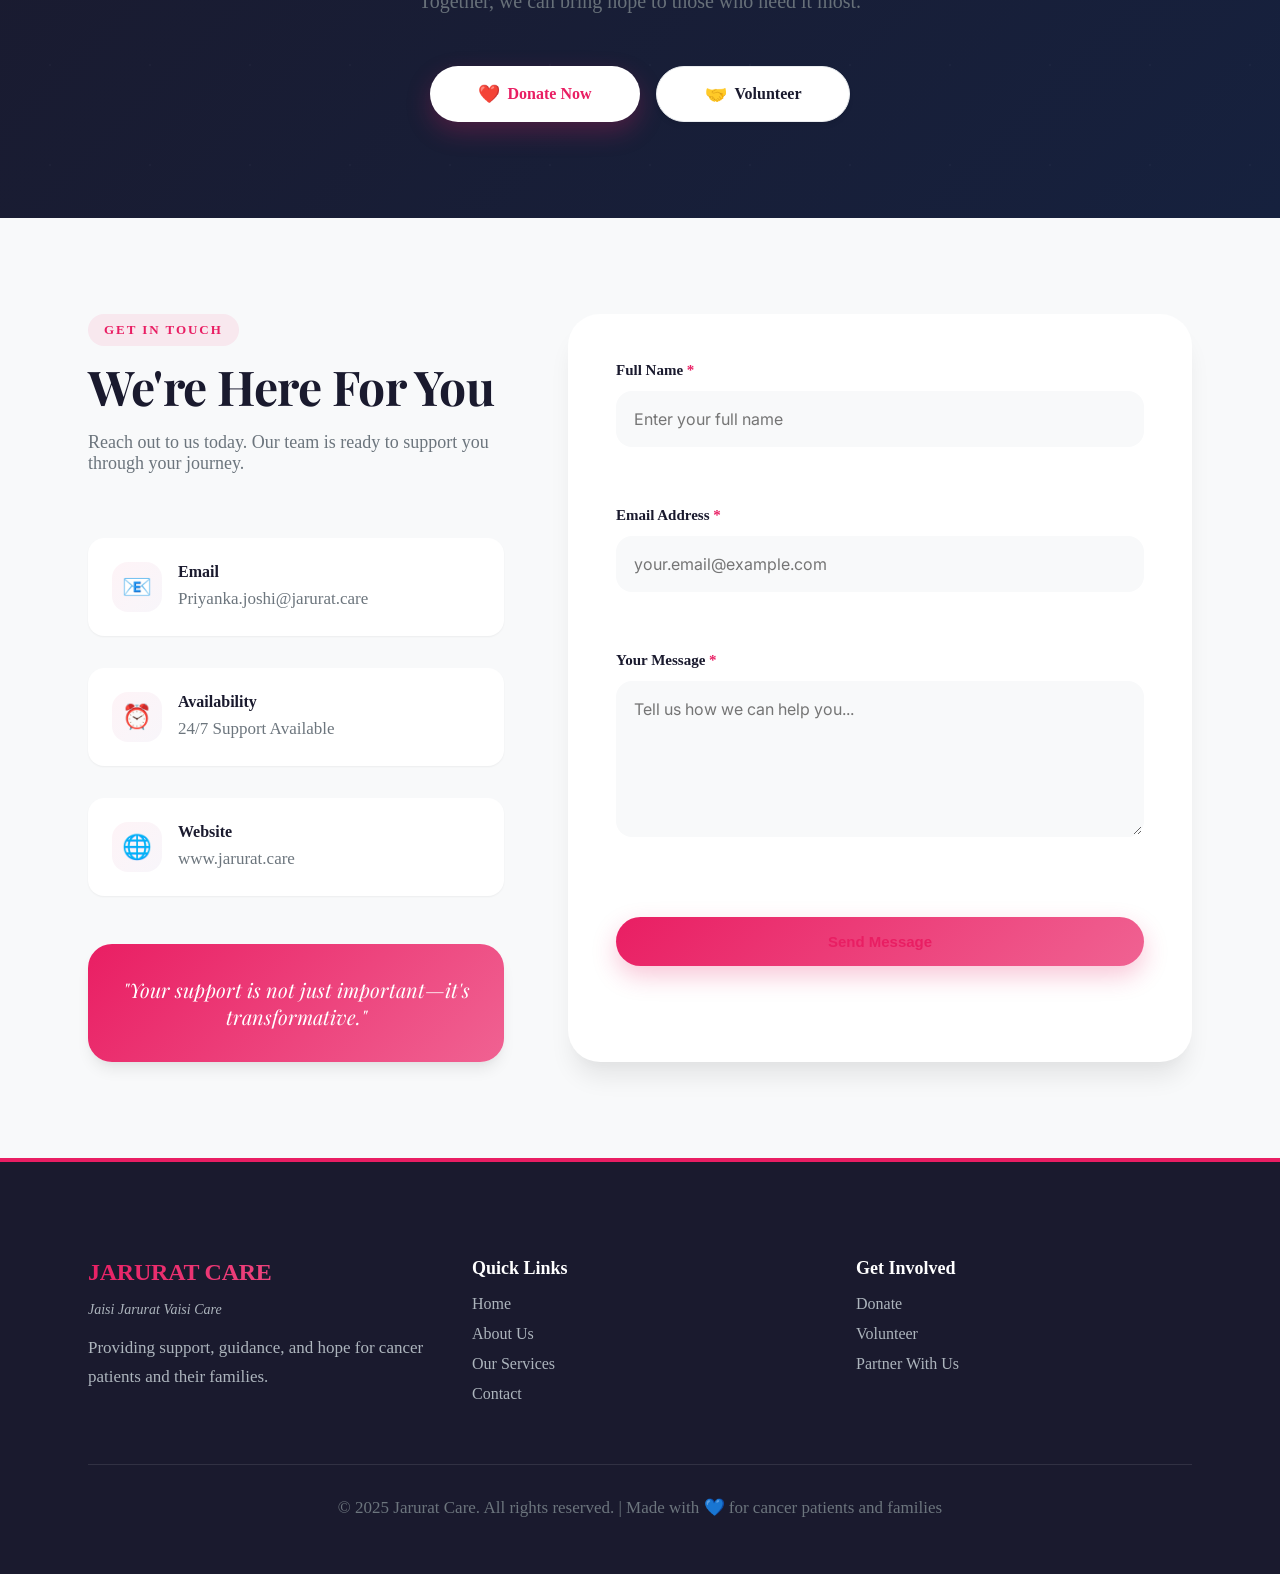
==== commit 73f34cab: "Updated design and information on about section" ====
--- a/index.html
+++ b/index.html
@@ -114,8 +114,8 @@
                 </div>
 
                 <div class="about-sidebar">
-                    <!-- Impact Stats -->
-                    <div class="stats-compact">
+                    <!-- Impact Stats - Light Design -->
+                    <div class="stats-light">
                         <h3>Our Impact</h3>
                         <div class="stat-row">
                             <div class="stat-mini">
@@ -146,7 +146,7 @@
                             </div>
                         </div>
                         <div class="value-mini">
-                            <span class="value-icon-mini">🌈</span>
+                            <span class="value-icon-mini">🌅</span>
                             <div>
                                 <strong>Hope</strong>
                                 <p>Inspiring brighter tomorrows</p>
--- a/styles.css
+++ b/styles.css
@@ -3669,4 +3669,394 @@
     .values-compact {
         padding: 1.25rem;
     }
+}/* Light Stats Card - Replaces Dark Version */
+.stats-light {
+    background: linear-gradient(135deg, #FFF0F5 0%, #FFE4EC 50%, #FFF9FA 100%);
+    padding: clamp(1.5rem, 3vw, 2rem);
+    border-radius: 12px;
+    border: 1px solid rgba(233, 30, 99, 0.15);
+    box-shadow: 0 4px 20px rgba(233, 30, 99, 0.08);
+}
+
+.stats-light h3 {
+    font-size: clamp(1.125rem, 2vw, 1.375rem);
+    font-weight: 600;
+    margin-bottom: 1.25rem;
+    font-family: var(--font-display);
+    color: var(--primary);
+}
+
+.stats-light .stat-row {
+    display: grid;
+    grid-template-columns: 1fr 1fr;
+    gap: 1rem;
+}
+
+.stats-light .stat-mini {
+    text-align: center;
+    padding: 1.25rem 1rem;
+    background: white;
+    border-radius: 8px;
+    border: 1px solid rgba(233, 30, 99, 0.1);
+    transition: all 0.3s ease;
+}
+
+.stats-light .stat-mini:hover {
+    transform: translateY(-4px);
+    box-shadow: 0 8px 20px rgba(233, 30, 99, 0.15);
+    border-color: rgba(233, 30, 99, 0.3);
+}
+
+.stats-light .stat-mini strong {
+    display: block;
+    font-size: clamp(1.75rem, 3.5vw, 2.25rem);
+    font-weight: 700;
+    margin-bottom: 0.25rem;
+    letter-spacing: -0.01em;
+    color: var(--primary);
+}
+
+.stats-light .stat-mini span {
+    display: block;
+    font-size: 0.8125rem;
+    font-weight: 500;
+    color: #4A5568;
+}
+
+/* Mobile Optimization */
+@media (max-width: 768px) {
+    .stats-light .stat-row {
+        gap: 0.75rem;
+    }
+
+    .stats-light .stat-mini {
+        padding: 1rem 0.75rem;
+    }
+}
+
+@media (max-width: 480px) {
+    .stats-light {
+        padding: 1.25rem;
+    }
+
+    .stats-light .stat-row {
+        grid-template-columns: 1fr;
+        gap: 0.75rem;
+    }
+
+    .stats-light .stat-mini {
+        padding: 1rem;
+    }
+}/* ===================================
+   INTERACTIVE & ANIMATED ABOUT SECTION
+   =================================== */
+
+/* Animated Background */
+.about-compact {
+    background:
+        radial-gradient(circle at 20% 30%, rgba(233, 30, 99, 0.08) 0%, transparent 40%),
+        radial-gradient(circle at 80% 70%, rgba(233, 30, 99, 0.06) 0%, transparent 40%),
+        linear-gradient(135deg, #FAFAFA 0%, #FFFFFF 50%, #FFF9FA 100%);
+    padding: clamp(3rem, 6vw, 5rem) 0;
+    position: relative;
+    overflow: hidden;
+}
+
+/* Floating particles animation */
+.about-compact::before {
+    content: '';
+    position: absolute;
+    top: 0;
+    left: 0;
+    right: 0;
+    bottom: 0;
+    background-image:
+        radial-gradient(circle, rgba(233, 30, 99, 0.1) 1px, transparent 1px),
+        radial-gradient(circle, rgba(233, 30, 99, 0.05) 1px, transparent 1px);
+    background-size: 50px 50px, 80px 80px;
+    background-position: 0 0, 40px 40px;
+    animation: particleFloat 20s linear infinite;
+    opacity: 0.3;
+    pointer-events: none;
+}
+
+@keyframes particleFloat {
+    0% {
+        transform: translateY(0);
+    }
+
+    100% {
+        transform: translateY(-50px);
+    }
+}
+
+/* Interactive hover effects */
+.about-main {
+    animation: fadeInLeft 0.8s ease-out;
+}
+
+.about-sidebar {
+    animation: fadeInRight 0.8s ease-out 0.2s both;
+}
+
+@keyframes fadeInLeft {
+    from {
+        opacity: 0;
+        transform: translateX(-30px);
+    }
+
+    to {
+        opacity: 1;
+        transform: translateX(0);
+    }
+}
+
+@keyframes fadeInRight {
+    from {
+        opacity: 0;
+        transform: translateX(30px);
+    }
+
+    to {
+        opacity: 1;
+        transform: translateX(0);
+    }
+}
+
+/* Animated section label */
+.about-main .section-label {
+    position: relative;
+    animation: pulse 2s ease-in-out infinite;
+}
+
+@keyframes pulse {
+
+    0%,
+    100% {
+        opacity: 1;
+    }
+
+    50% {
+        opacity: 0.7;
+    }
+}
+
+/* Mission box with hover animation */
+.mission-box {
+    position: relative;
+    overflow: hidden;
+    transition: all 0.4s cubic-bezier(0.4, 0, 0.2, 1);
+}
+
+.mission-box::before {
+    content: '';
+    position: absolute;
+    top: 0;
+    left: -100%;
+    width: 100%;
+    height: 100%;
+    background: linear-gradient(90deg, transparent, rgba(255, 255, 255, 0.4), transparent);
+    transition: left 0.6s;
+}
+
+.mission-box:hover::before {
+    left: 100%;
+}
+
+.mission-box:hover {
+    transform: translateY(-4px);
+    box-shadow: 0 8px 24px rgba(233, 30, 99, 0.2);
+}
+
+/* Animated stats cards */
+.stats-light {
+    animation: scaleIn 0.6s ease-out 0.4s both;
+}
+
+@keyframes scaleIn {
+    from {
+        opacity: 0;
+        transform: scale(0.9);
+    }
+
+    to {
+        opacity: 1;
+        transform: scale(1);
+    }
+}
+
+.stats-light .stat-mini {
+    animation: popIn 0.5s ease-out both;
+}
+
+.stats-light .stat-mini:nth-child(1) {
+    animation-delay: 0.6s;
+}
+
+.stats-light .stat-mini:nth-child(2) {
+    animation-delay: 0.7s;
+}
+
+@keyframes popIn {
+    0% {
+        opacity: 0;
+        transform: scale(0.8) translateY(20px);
+    }
+
+    100% {
+        opacity: 1;
+        transform: scale(1) translateY(0);
+    }
+}
+
+/* Interactive value cards */
+.values-compact {
+    animation: slideUp 0.6s ease-out 0.5s both;
+}
+
+@keyframes slideUp {
+    from {
+        opacity: 0;
+        transform: translateY(30px);
+    }
+
+    to {
+        opacity: 1;
+        transform: translateY(0);
+    }
+}
+
+.value-mini {
+    transition: all 0.3s cubic-bezier(0.4, 0, 0.2, 1);
+    cursor: pointer;
+}
+
+.value-mini:hover {
+    transform: translateX(8px);
+    background: linear-gradient(90deg, rgba(233, 30, 99, 0.03) 0%, transparent 100%);
+    padding-left: 1rem;
+}
+
+.value-icon-mini {
+    transition: all 0.4s cubic-bezier(0.34, 1.56, 0.64, 1);
+}
+
+.value-mini:hover .value-icon-mini {
+    transform: scale(1.2) rotate(10deg);
+}
+
+/* Number counter animation */
+.stat-mini strong {
+    display: inline-block;
+    animation: countUp 1s ease-out;
+}
+
+@keyframes countUp {
+    from {
+        opacity: 0;
+        transform: translateY(20px) scale(0.5);
+    }
+
+    to {
+        opacity: 1;
+        transform: translateY(0) scale(1);
+    }
+}
+
+/* Mobile Optimizations */
+@media (max-width: 768px) {
+    .about-compact {
+        padding: 2.5rem 0;
+        max-height: none;
+    }
+
+    .about-compact::before {
+        background-size: 30px 30px, 50px 50px;
+    }
+
+    .about-grid {
+        grid-template-columns: 1fr;
+        gap: 1.5rem;
+    }
+
+    .about-main .section-title {
+        font-size: 1.75rem;
+    }
+
+    .about-description {
+        font-size: 0.9375rem;
+    }
+
+    .mission-box {
+        padding: 1.25rem;
+    }
+
+    .mission-box h3 {
+        font-size: 1.125rem;
+    }
+
+    .mission-box p {
+        font-size: 0.875rem;
+    }
+
+    /* Hide stats card on mobile to reduce length */
+    .stats-light {
+        display: none;
+    }
+
+    .values-compact {
+        padding: 1.25rem;
+    }
+
+    .value-mini {
+        padding-bottom: 1rem;
+    }
+
+    .value-icon-mini {
+        width: 40px;
+        height: 40px;
+        font-size: 1.5rem;
+    }
+
+    .value-mini strong {
+        font-size: 0.9375rem;
+    }
+
+    .value-mini p {
+        font-size: 0.8125rem;
+    }
+}
+
+@media (max-width: 480px) {
+    .about-compact {
+        padding: 2rem 0;
+    }
+
+    .about-main .section-title {
+        font-size: 1.5rem;
+    }
+
+    .about-description {
+        font-size: 0.875rem;
+        line-height: 1.6;
+    }
+
+    .mission-box {
+        padding: 1rem;
+    }
+
+    .values-compact {
+        padding: 1rem;
+        gap: 0.875rem;
+    }
+
+    .value-mini {
+        gap: 0.75rem;
+        padding-bottom: 0.875rem;
+    }
+}
+
+/* Smooth scroll behavior */
+html {
+    scroll-behavior: smooth;
 }
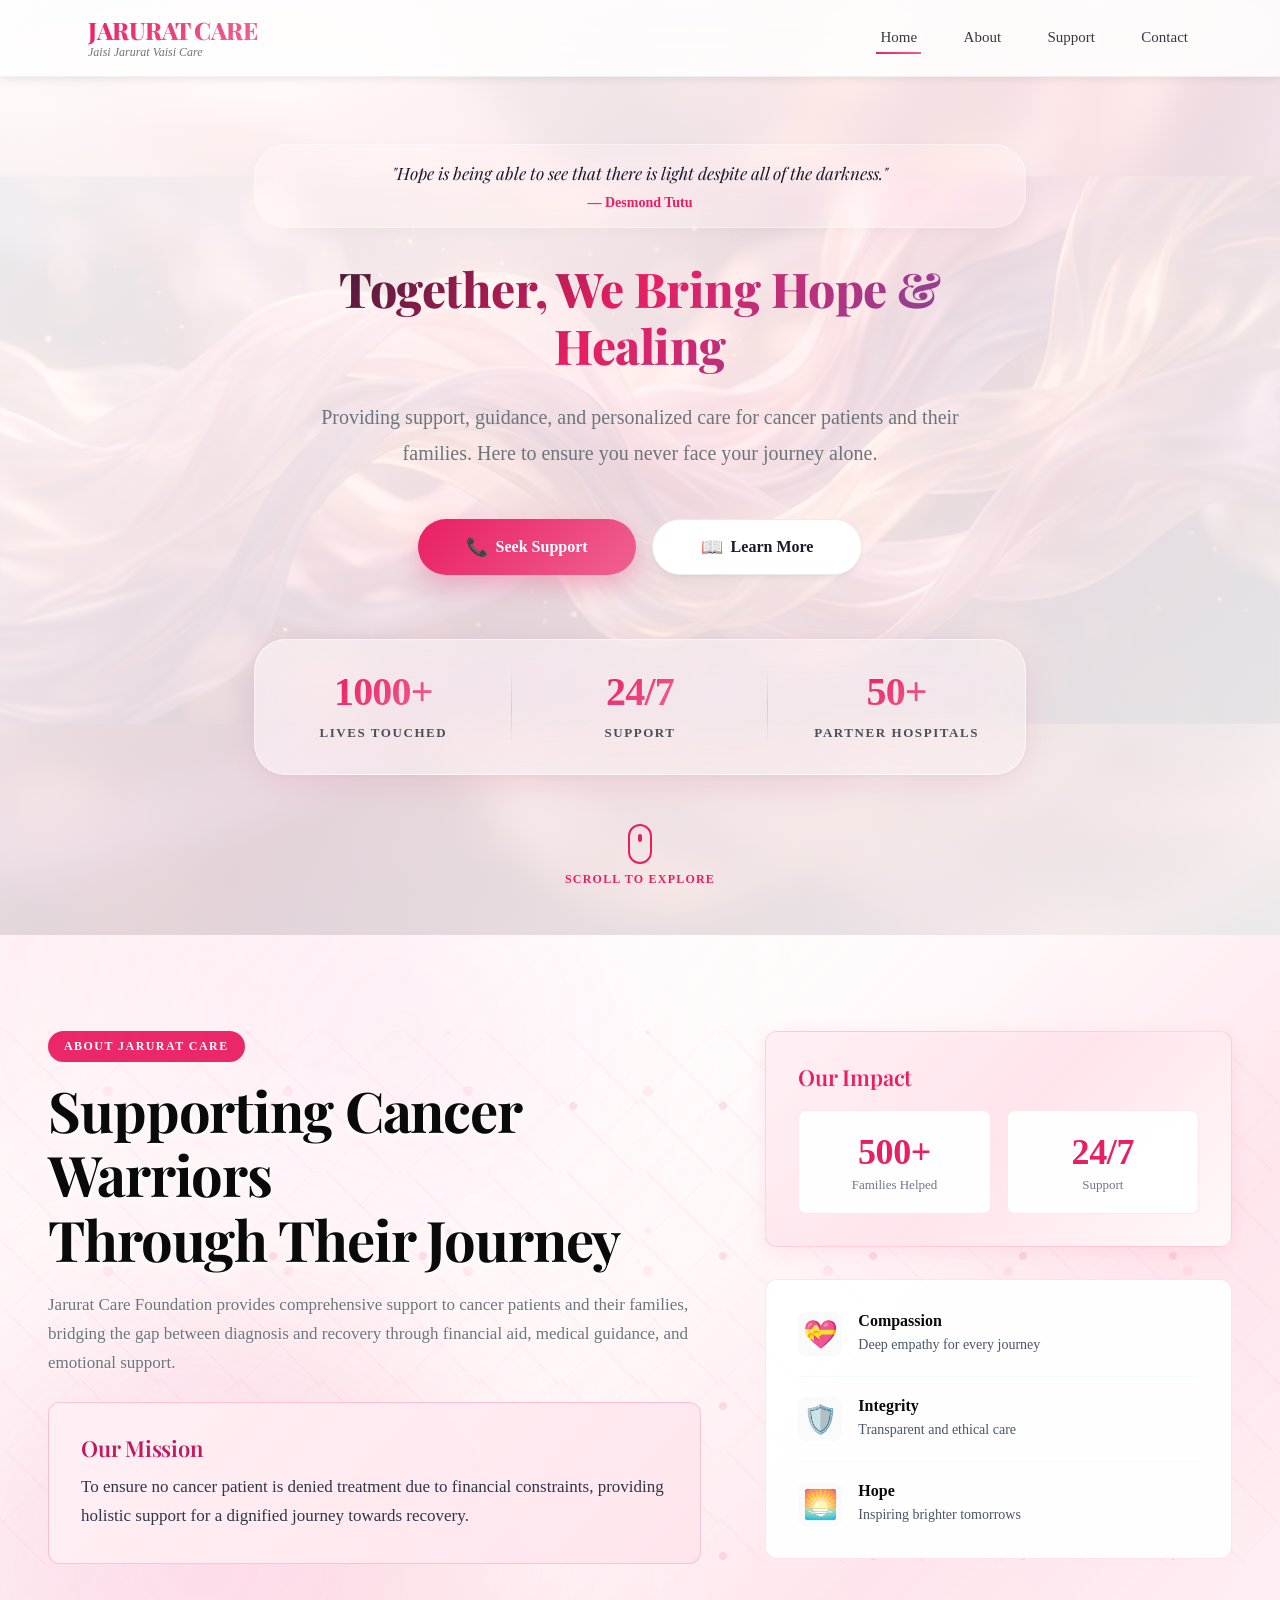
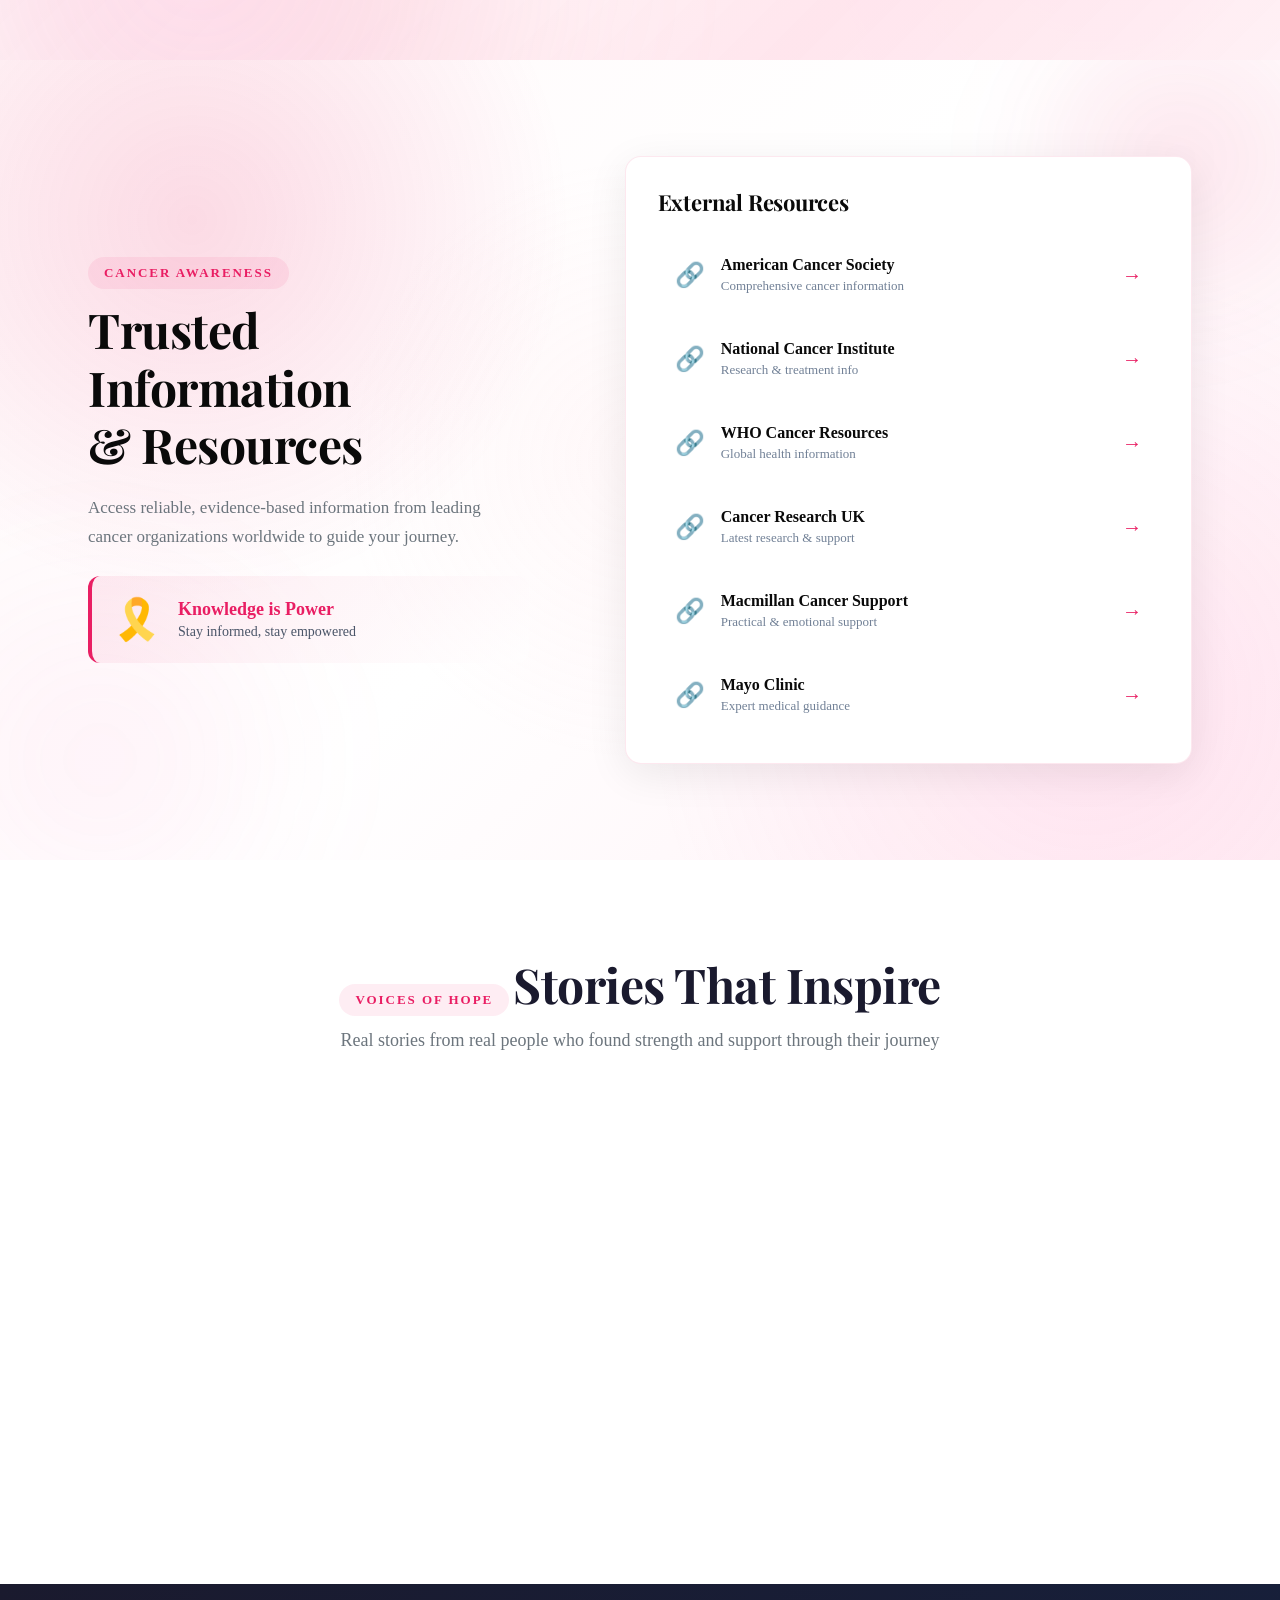
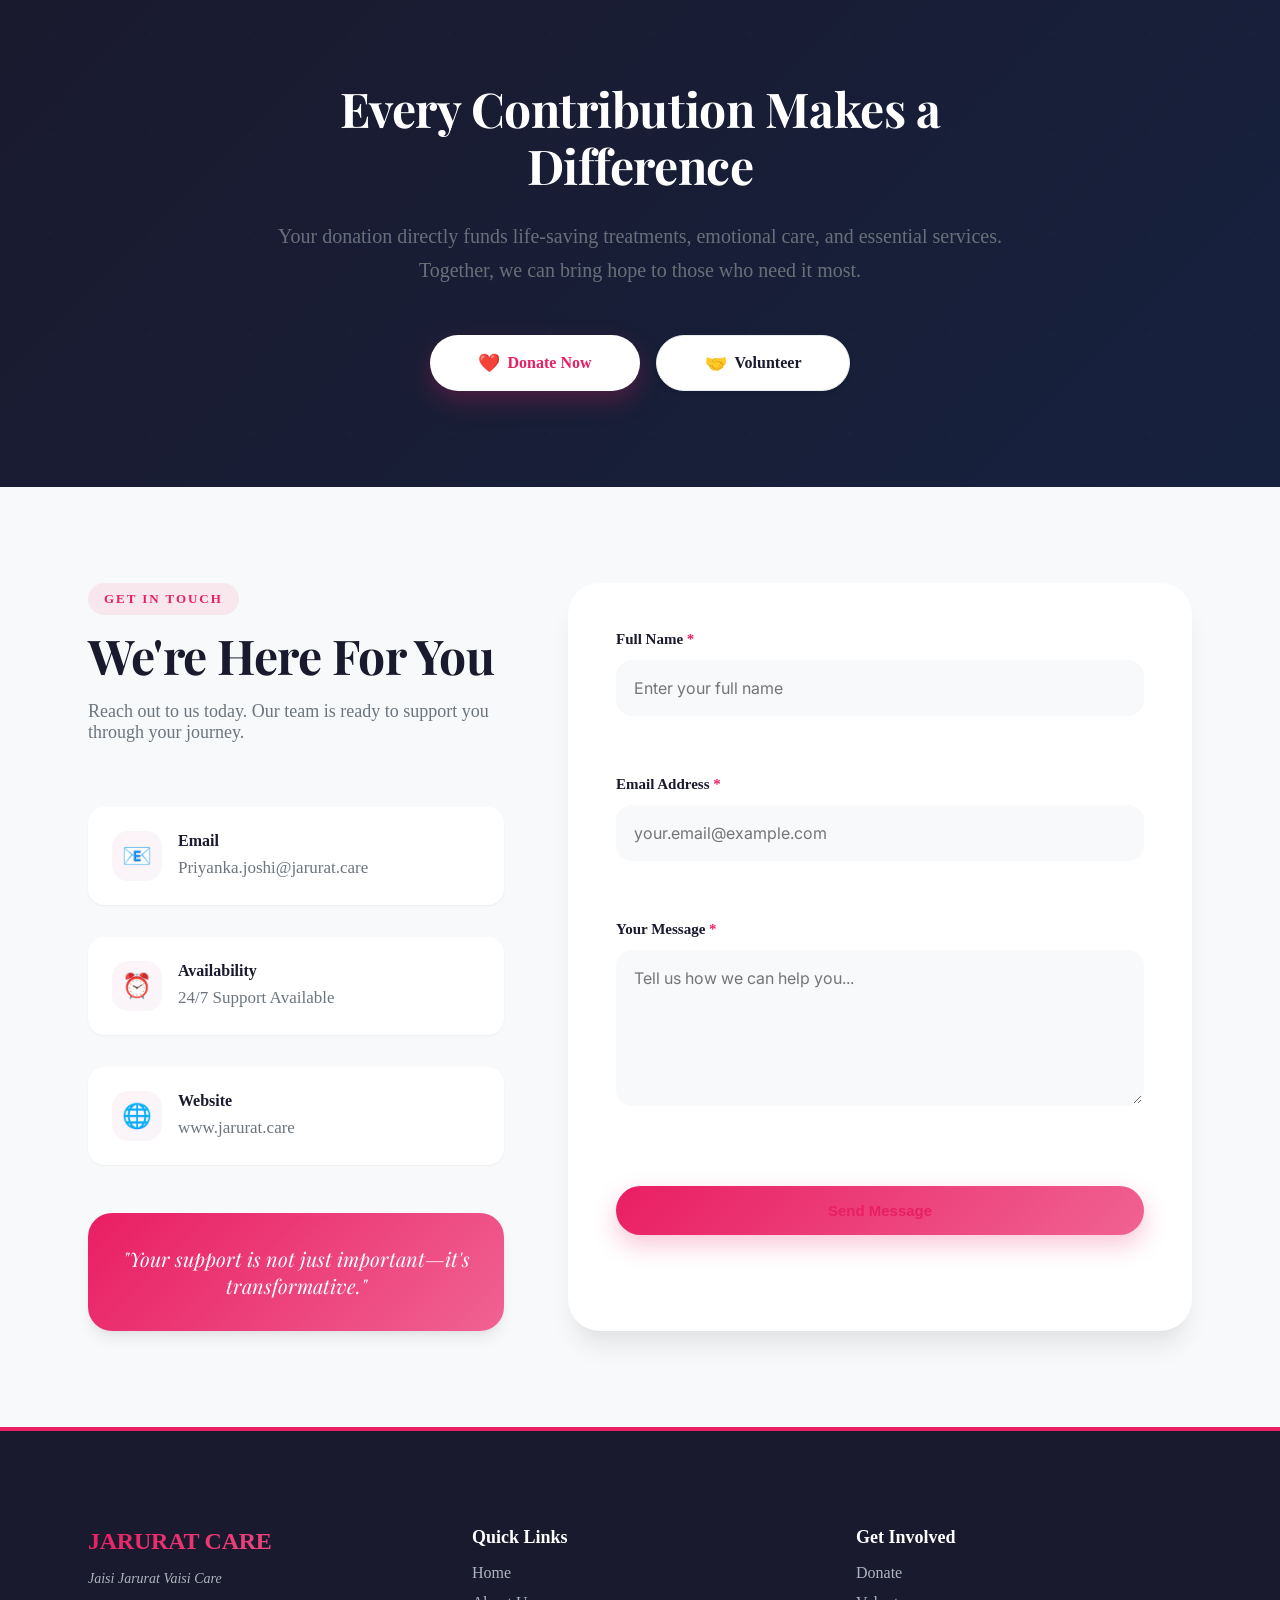
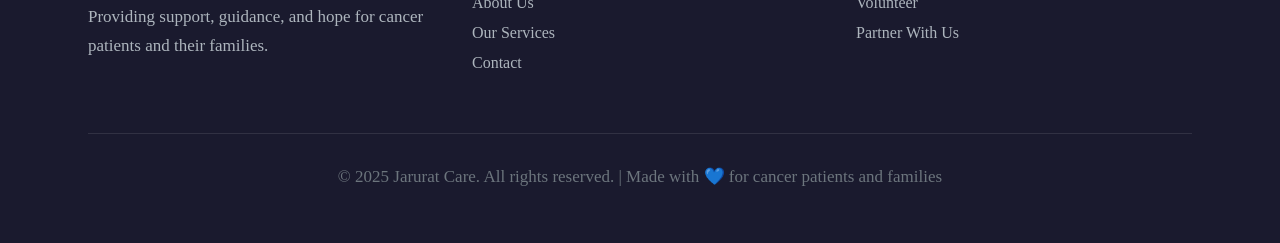
==== commit 2f4fbc36: "Modified and added more to resources section" ====
--- a/index.html
+++ b/index.html
@@ -155,109 +155,88 @@
                     </div>
                 </div>
             </div>
-    </section>
-
-    <!-- Support Services Section -->
-    <section id="support" class="services">
-        <div class="container">
-            <div class="section-header">
-                <span class="section-label">How We Help</span>
-                <h2 class="section-title">Our Support Services</h2>
-            </div>
-
-            <div class="services-grid">
-                <div class="service-card">
-                    <div class="service-icon">🛡️</div>
-                    <h3 class="service-title">Patient Advocacy</h3>
-                    <p class="service-description">We stand by your side, helping navigate treatment options and
-                        healthcare systems.</p>
-                </div>
-
-                <div class="service-card">
-                    <div class="service-icon">🏥</div>
-                    <h3 class="service-title">Access To Treatment</h3>
-                    <p class="service-description">Connecting you with quality healthcare facilities and treatment
-                        programs.</p>
-                </div>
-
-                <div class="service-card">
-                    <div class="service-icon">🌿</div>
-                    <h3 class="service-title">Holistic Care</h3>
-                    <p class="service-description">Comprehensive support addressing physical, emotional, and spiritual
-                        well-being.</p>
-                </div>
-
-                <div class="service-card">
-                    <div class="service-icon">📚</div>
-                    <h3 class="service-title">Educational Resources</h3>
-                    <p class="service-description">Information and workshops to help you understand cancer and treatment
-                        options.</p>
-                </div>
-
-                <div class="service-card">
-                    <div class="service-icon">👥</div>
-                    <h3 class="service-title">Community Connection</h3>
-                    <p class="service-description">A network of support connecting you with others on similar journeys.
-                    </p>
-                </div>
-
-                <div class="service-card">
-                    <div class="service-icon">💰</div>
-                    <h3 class="service-title">Financial Assistance</h3>
-                    <p class="service-description">Support to help manage the financial burden of cancer treatment.</p>
-                </div>
-            </div>
-        </div>
-    </section>
-
-    <!-- Information & Resources Section -->
-    <section id="resources" class="resources">
-        <div class="container">
-            <div class="section-header">
-                <span class="section-label">Knowledge is Power</span>
-                <h2 class="section-title">Cancer Information & Resources</h2>
-                <p class="section-description">Understanding cancer is the first step. Explore these key resources to
-                    help guide your journey.</p>
-            </div>
-
-            <div class="resources-grid">
-                <div class="resource-card">
-                    <div class="resource-icon">🧬</div>
-                    <div class="resource-content">
-                        <h3>Understanding Cancer</h3>
-                        <p>Learn about the different types of cancer, risk factors, and the importance of early
-                            detection.</p>
-                        <a href="#" class="btn-text">Read More →</a>
-                    </div>
-                </div>
-
-                <div class="resource-card">
-                    <div class="resource-icon">🥗</div>
-                    <div class="resource-content">
-                        <h3>Nutrition & Wellness</h3>
-                        <p>Discover how diet and lifestyle changes can support treatment and improve quality of life.
-                        </p>
-                        <a href="#" class="btn-text">Read More →</a>
-                    </div>
-                </div>
-
-                <div class="resource-card">
-                    <div class="resource-icon">🧠</div>
-                    <div class="resource-content">
-                        <h3>Mental Health Support</h3>
-                        <p>Managing the emotional impact of cancer is crucial. Find strategies for coping and
-                            resilience.</p>
-                        <a href="#" class="btn-text">Read More →</a>
-                    </div>
-                </div>
-
-                <div class="resource-card">
-                    <div class="resource-icon">📋</div>
-                    <div class="resource-content">
-                        <h3>Caregiver Guide</h3>
-                        <p>Essential tips and resources for those caring for a loved one with cancer.</p>
-                        <a href="#" class="btn-text">Read More →</a>
-                    </div>
+        </div>
+    </section>
+
+    <!-- Cancer Awareness Resources - Single Viewport -->
+    <section id="resources" class="resources-compact">
+        <div class="container">
+            <div class="resources-layout">
+                <!-- Left: Header & Description -->
+                <div class="resources-intro">
+                    <span class="section-label">Cancer Awareness</span>
+                    <h2 class="section-title">Trusted Information<br>& Resources</h2>
+                    <p class="resources-description">Access reliable, evidence-based information from leading cancer
+                        organizations worldwide to guide your journey.</p>
+
+                    <div class="awareness-badge">
+                        <span class="badge-icon">🎗️</span>
+                        <div>
+                            <strong>Knowledge is Power</strong>
+                            <p>Stay informed, stay empowered</p>
+                        </div>
+                    </div>
+                </div>
+
+                <!-- Right: Resource Links -->
+                <div class="resources-links">
+                    <h3>External Resources</h3>
+
+                    <a href="https://www.cancer.org" target="_blank" rel="noopener" class="resource-link">
+                        <span class="link-icon">🔗</span>
+                        <div class="link-content">
+                            <strong>American Cancer Society</strong>
+                            <span>Comprehensive cancer information</span>
+                        </div>
+                        <span class="link-arrow">→</span>
+                    </a>
+
+                    <a href="https://www.cancer.gov" target="_blank" rel="noopener" class="resource-link">
+                        <span class="link-icon">🔗</span>
+                        <div class="link-content">
+                            <strong>National Cancer Institute</strong>
+                            <span>Research & treatment info</span>
+                        </div>
+                        <span class="link-arrow">→</span>
+                    </a>
+
+                    <a href="https://www.who.int/health-topics/cancer" target="_blank" rel="noopener"
+                        class="resource-link">
+                        <span class="link-icon">🔗</span>
+                        <div class="link-content">
+                            <strong>WHO Cancer Resources</strong>
+                            <span>Global health information</span>
+                        </div>
+                        <span class="link-arrow">→</span>
+                    </a>
+
+                    <a href="https://www.cancerresearchuk.org" target="_blank" rel="noopener" class="resource-link">
+                        <span class="link-icon">🔗</span>
+                        <div class="link-content">
+                            <strong>Cancer Research UK</strong>
+                            <span>Latest research & support</span>
+                        </div>
+                        <span class="link-arrow">→</span>
+                    </a>
+
+                    <a href="https://www.macmillan.org.uk" target="_blank" rel="noopener" class="resource-link">
+                        <span class="link-icon">🔗</span>
+                        <div class="link-content">
+                            <strong>Macmillan Cancer Support</strong>
+                            <span>Practical & emotional support</span>
+                        </div>
+                        <span class="link-arrow">→</span>
+                    </a>
+
+                    <a href="https://www.mayoclinic.org/diseases-conditions/cancer" target="_blank" rel="noopener"
+                        class="resource-link">
+                        <span class="link-icon">🔗</span>
+                        <div class="link-content">
+                            <strong>Mayo Clinic</strong>
+                            <span>Expert medical guidance</span>
+                        </div>
+                        <span class="link-arrow">→</span>
+                    </a>
                 </div>
             </div>
         </div>
@@ -276,7 +255,8 @@
             <div class="testimonials-grid">
                 <div class="testimonial-card">
                     <div class="testimonial-quote">"</div>
-                    <p class="testimonial-text">"Jarurat Care stood by me when I needed it most. Their support made my
+                    <p class="testimonial-text">"Jarurat Care stood by me when I needed it most. Their
+                        support made my
                         cancer journey bearable. I'm forever grateful."</p>
                     <div class="testimonial-author">
                         <div class="author-avatar">🌸</div>
@@ -292,7 +272,8 @@
 
                 <div class="testimonial-card featured">
                     <div class="testimonial-quote">"</div>
-                    <p class="testimonial-text">"The emotional and financial support from Jarurat Care helped my family
+                    <p class="testimonial-text">"The emotional and financial support from Jarurat Care
+                        helped my family
                         navigate the darkest times. They truly care about every patient."</p>
                     <div class="testimonial-author">
                         <div class="author-avatar">🙏</div>
@@ -308,7 +289,8 @@
 
                 <div class="testimonial-card">
                     <div class="testimonial-quote">"</div>
-                    <p class="testimonial-text">"Finding a community that understands what you're going through is
+                    <p class="testimonial-text">"Finding a community that understands what you're going
+                        through is
                         priceless. Jarurat Care connected me with others who gave me hope."</p>
                     <div class="testimonial-author">
                         <div class="author-avatar">💪</div>
--- a/styles.css
+++ b/styles.css
@@ -4059,4 +4059,1849 @@
 /* Smooth scroll behavior */
 html {
     scroll-behavior: smooth;
+}/* ===================================
+   ENHANCED BACKGROUND FOR ABOUT SECTION
+   =================================== */
+
+.about-compact {
+    background:
+        /* Top gradient overlay */
+        linear-gradient(180deg, rgba(255, 240, 245, 0.8) 0%, rgba(255, 255, 255, 0.9) 100%),
+        /* Radial gradients for depth */
+        radial-gradient(circle at 15% 20%, rgba(233, 30, 99, 0.12) 0%, transparent 35%),
+        radial-gradient(circle at 85% 80%, rgba(233, 30, 99, 0.08) 0%, transparent 40%),
+        radial-gradient(circle at 50% 50%, rgba(255, 182, 193, 0.15) 0%, transparent 50%),
+        /* Base gradient */
+        linear-gradient(135deg, #FFF9FA 0%, #FFFFFF 50%, #FFF0F5 100%);
+    padding: clamp(3rem, 6vw, 5rem) 0;
+    position: relative;
+    overflow: hidden;
+}
+
+/* Decorative shapes */
+.about-compact::before {
+    content: '';
+    position: absolute;
+    top: -100px;
+    right: -100px;
+    width: 400px;
+    height: 400px;
+    background: radial-gradient(circle, rgba(233, 30, 99, 0.08) 0%, transparent 70%);
+    border-radius: 50%;
+    animation: float 8s ease-in-out infinite;
+    pointer-events: none;
+}
+
+.about-compact::after {
+    content: '';
+    position: absolute;
+    bottom: -150px;
+    left: -150px;
+    width: 500px;
+    height: 500px;
+    background: radial-gradient(circle, rgba(233, 30, 99, 0.06) 0%, transparent 70%);
+    border-radius: 50%;
+    animation: float 10s ease-in-out infinite reverse;
+    pointer-events: none;
+}
+
+@keyframes float {
+
+    0%,
+    100% {
+        transform: translate(0, 0) scale(1);
+    }
+
+    50% {
+        transform: translate(30px, -30px) scale(1.1);
+    }
+}
+
+/* Subtle pattern overlay */
+.about-compact .container {
+    position: relative;
+    z-index: 1;
+}
+
+.about-compact .container::before {
+    content: '';
+    position: absolute;
+    top: 0;
+    left: 0;
+    right: 0;
+    bottom: 0;
+    background-image:
+        repeating-linear-gradient(45deg, transparent, transparent 35px, rgba(233, 30, 99, 0.02) 35px, rgba(233, 30, 99, 0.02) 70px);
+    pointer-events: none;
+    opacity: 0.5;
+}
+
+/* Animated particles */
+.about-grid::before {
+    content: '';
+    position: absolute;
+    top: 0;
+    left: 0;
+    right: 0;
+    bottom: 0;
+    background-image:
+        radial-gradient(circle, rgba(233, 30, 99, 0.15) 2px, transparent 2px),
+        radial-gradient(circle, rgba(233, 30, 99, 0.08) 1px, transparent 1px);
+    background-size: 80px 80px, 120px 120px;
+    background-position: 0 0, 60px 60px;
+    animation: particleMove 25s linear infinite;
+    opacity: 0.4;
+    pointer-events: none;
+}
+
+@keyframes particleMove {
+    0% {
+        transform: translateY(0) translateX(0);
+    }
+
+    100% {
+        transform: translateY(-80px) translateX(40px);
+    }
+}
+
+/* Glow effect on hover */
+.about-main,
+.about-sidebar {
+    position: relative;
+}
+
+.about-main::before,
+.about-sidebar::before {
+    content: '';
+    position: absolute;
+    top: -20px;
+    left: -20px;
+    right: -20px;
+    bottom: -20px;
+    background: radial-gradient(circle at center, rgba(233, 30, 99, 0.1) 0%, transparent 70%);
+    opacity: 0;
+    transition: opacity 0.6s ease;
+    pointer-events: none;
+    border-radius: 20px;
+}
+
+.about-main:hover::before,
+.about-sidebar:hover::before {
+    opacity: 1;
+}
+
+/* Mobile background adjustments */
+@media (max-width: 768px) {
+    .about-compact::before {
+        width: 250px;
+        height: 250px;
+        top: -50px;
+        right: -50px;
+    }
+
+    .about-compact::after {
+        width: 300px;
+        height: 300px;
+        bottom: -100px;
+        left: -100px;
+    }
+
+    .about-grid::before {
+        background-size: 50px 50px, 80px 80px;
+        opacity: 0.3;
+    }
+}
+
+@media (max-width: 480px) {
+
+    .about-compact::before,
+    .about-compact::after {
+        display: none;
+    }
+
+    .about-compact {
+        background:
+            linear-gradient(180deg, rgba(255, 240, 245, 0.6) 0%, rgba(255, 255, 255, 0.8) 100%),
+            linear-gradient(135deg, #FFF9FA 0%, #FFFFFF 100%);
+    }
+}/* ===================================
+   STUNNING BACKGROUND WITH CLEAR TEXT
+   =================================== */
+
+.about-compact {
+    background:
+        /* Mesh gradient overlay for depth */
+        linear-gradient(135deg, rgba(255, 240, 245, 0.95) 0%, rgba(255, 255, 255, 0.98) 50%, rgba(255, 249, 250, 0.95) 100%),
+        /* Vibrant radial gradients */
+        radial-gradient(circle at 10% 15%, rgba(233, 30, 99, 0.18) 0%, transparent 30%),
+        radial-gradient(circle at 90% 85%, rgba(255, 105, 180, 0.15) 0%, transparent 35%),
+        radial-gradient(circle at 50% 50%, rgba(255, 182, 193, 0.12) 0%, transparent 40%),
+        radial-gradient(circle at 30% 70%, rgba(233, 30, 99, 0.1) 0%, transparent 25%),
+        /* Base solid color for text contrast */
+        #FFFFFF;
+    padding: clamp(3rem, 6vw, 5rem) 0;
+    position: relative;
+    overflow: hidden;
+}
+
+/* Large floating orbs */
+.about-compact::before {
+    content: '';
+    position: absolute;
+    top: -200px;
+    right: -150px;
+    width: 600px;
+    height: 600px;
+    background:
+        radial-gradient(circle, rgba(233, 30, 99, 0.15) 0%, rgba(255, 105, 180, 0.08) 40%, transparent 70%);
+    border-radius: 50%;
+    animation: floatOrb 12s ease-in-out infinite;
+    filter: blur(40px);
+    pointer-events: none;
+}
+
+.about-compact::after {
+    content: '';
+    position: absolute;
+    bottom: -250px;
+    left: -200px;
+    width: 700px;
+    height: 700px;
+    background:
+        radial-gradient(circle, rgba(255, 105, 180, 0.12) 0%, rgba(233, 30, 99, 0.06) 40%, transparent 70%);
+    border-radius: 50%;
+    animation: floatOrb 15s ease-in-out infinite reverse;
+    filter: blur(50px);
+    pointer-events: none;
+}
+
+@keyframes floatOrb {
+
+    0%,
+    100% {
+        transform: translate(0, 0) scale(1);
+        opacity: 1;
+    }
+
+    50% {
+        transform: translate(50px, -50px) scale(1.15);
+        opacity: 0.8;
+    }
+}
+
+/* Geometric pattern overlay */
+.about-compact .container::before {
+    content: '';
+    position: absolute;
+    top: 0;
+    left: 0;
+    right: 0;
+    bottom: 0;
+    background-image:
+        linear-gradient(30deg, rgba(233, 30, 99, 0.03) 12%, transparent 12.5%, transparent 87%, rgba(233, 30, 99, 0.03) 87.5%, rgba(233, 30, 99, 0.03)),
+        linear-gradient(150deg, rgba(233, 30, 99, 0.03) 12%, transparent 12.5%, transparent 87%, rgba(233, 30, 99, 0.03) 87.5%, rgba(233, 30, 99, 0.03)),
+        linear-gradient(30deg, rgba(233, 30, 99, 0.03) 12%, transparent 12.5%, transparent 87%, rgba(233, 30, 99, 0.03) 87.5%, rgba(233, 30, 99, 0.03)),
+        linear-gradient(150deg, rgba(233, 30, 99, 0.03) 12%, transparent 12.5%, transparent 87%, rgba(233, 30, 99, 0.03) 87.5%, rgba(233, 30, 99, 0.03));
+    background-size: 80px 140px;
+    background-position: 0 0, 0 0, 40px 70px, 40px 70px;
+    pointer-events: none;
+    opacity: 0.6;
+}
+
+/* Animated wave pattern */
+.about-grid {
+    position: relative;
+}
+
+.about-grid::before {
+    content: '';
+    position: absolute;
+    top: 0;
+    left: 0;
+    right: 0;
+    bottom: 0;
+    background-image:
+        radial-gradient(circle, rgba(233, 30, 99, 0.12) 3px, transparent 3px),
+        radial-gradient(circle, rgba(255, 105, 180, 0.08) 2px, transparent 2px);
+    background-size: 100px 100px, 150px 150px;
+    background-position: 0 0, 75px 75px;
+    animation: waveMove 30s linear infinite;
+    opacity: 0.5;
+    pointer-events: none;
+}
+
+@keyframes waveMove {
+    0% {
+        transform: translateY(0) translateX(0);
+    }
+
+    100% {
+        transform: translateY(-100px) translateX(50px);
+    }
+}
+
+/* Enhanced text contrast */
+.about-main,
+.about-sidebar {
+    position: relative;
+    z-index: 2;
+}
+
+/* White backdrop for text areas */
+.about-main {
+    background: rgba(255, 255, 255, 0.85);
+    padding: clamp(1.5rem, 3vw, 2.5rem);
+    border-radius: 16px;
+    backdrop-filter: blur(10px);
+    box-shadow: 0 4px 20px rgba(0, 0, 0, 0.04);
+    border: 1px solid rgba(255, 255, 255, 0.8);
+}
+
+.about-sidebar>* {
+    background: rgba(255, 255, 255, 0.9);
+    backdrop-filter: blur(10px);
+}
+
+/* Enhanced text visibility */
+.about-main .section-title {
+    color: #0A0A0A;
+    text-shadow: 0 1px 2px rgba(255, 255, 255, 0.8);
+}
+
+.about-description {
+    color: #2D3748;
+}
+
+.mission-box {
+    background: linear-gradient(135deg, rgba(255, 240, 245, 0.95) 0%, rgba(255, 228, 236, 0.95) 100%);
+    backdrop-filter: blur(10px);
+    border: 1px solid rgba(233, 30, 99, 0.2);
+}
+
+.mission-box h3 {
+    color: #C2185B;
+}
+
+.mission-box p {
+    color: #2D3748;
+}
+
+/* Stats card with solid background */
+.stats-light {
+    background: linear-gradient(135deg, rgba(255, 240, 245, 0.98) 0%, rgba(255, 228, 236, 0.98) 50%, rgba(255, 249, 250, 0.98) 100%);
+    backdrop-filter: blur(15px);
+    border: 1px solid rgba(233, 30, 99, 0.15);
+}
+
+.stats-light .stat-mini {
+    background: rgba(255, 255, 255, 0.95);
+    backdrop-filter: blur(10px);
+}
+
+/* Values card with clear background */
+.values-compact {
+    background: rgba(255, 255, 255, 0.95);
+    backdrop-filter: blur(15px);
+    border: 1px solid rgba(233, 30, 99, 0.12);
+}
+
+.value-mini strong {
+    color: #0A0A0A;
+}
+
+.value-mini p {
+    color: #4A5568;
+}
+
+/* Sparkle effect */
+.about-compact .container::after {
+    content: '';
+    position: absolute;
+    top: 10%;
+    right: 15%;
+    width: 4px;
+    height: 4px;
+    background: rgba(233, 30, 99, 0.6);
+    border-radius: 50%;
+    box-shadow:
+        0 0 10px rgba(233, 30, 99, 0.4),
+        20px 30px 0 rgba(233, 30, 99, 0.3),
+        -30px 50px 0 rgba(255, 105, 180, 0.3),
+        40px -20px 0 rgba(233, 30, 99, 0.4);
+    animation: sparkle 3s ease-in-out infinite;
+    pointer-events: none;
+}
+
+@keyframes sparkle {
+
+    0%,
+    100% {
+        opacity: 0;
+        transform: scale(0);
+    }
+
+    50% {
+        opacity: 1;
+        transform: scale(1);
+    }
+}
+
+/* Mobile optimizations */
+@media (max-width: 768px) {
+    .about-compact::before {
+        width: 400px;
+        height: 400px;
+        top: -100px;
+        right: -100px;
+        filter: blur(30px);
+    }
+
+    .about-compact::after {
+        width: 450px;
+        height: 450px;
+        bottom: -150px;
+        left: -150px;
+        filter: blur(35px);
+    }
+
+    .about-main {
+        padding: 1.5rem;
+    }
+}
+
+@media (max-width: 480px) {
+
+    .about-compact::before,
+    .about-compact::after {
+        filter: blur(20px);
+        opacity: 0.6;
+    }
+
+    .about-compact .container::before {
+        opacity: 0.3;
+    }
+
+    .about-main {
+        padding: 1.25rem;
+        background: rgba(255, 255, 255, 0.92);
+    }
+}/* ===================================
+   ULTRA-INTERESTING BACKGROUND
+   Remove left card, enhance section bg
+   =================================== */
+
+/* Remove white card from left content */
+.about-main {
+    background: transparent !important;
+    padding: 0 !important;
+    border-radius: 0 !important;
+    backdrop-filter: none !important;
+    box-shadow: none !important;
+    border: none !important;
+}
+
+/* Enhanced text shadows for readability without card */
+.about-main .section-title {
+    color: #0A0A0A;
+    text-shadow:
+        0 2px 4px rgba(255, 255, 255, 0.9),
+        0 4px 8px rgba(255, 255, 255, 0.7),
+        0 1px 0 rgba(255, 255, 255, 1);
+}
+
+.about-description {
+    color: #1A202C;
+    text-shadow: 0 1px 2px rgba(255, 255, 255, 0.8);
+}
+
+.about-main .section-label {
+    background: rgba(233, 30, 99, 0.95);
+    color: white;
+    padding: 0.5rem 1rem;
+    border-radius: 20px;
+    text-shadow: none;
+}
+
+/* Ultra-interesting background */
+.about-compact {
+    background:
+        /* Animated gradient mesh */
+        linear-gradient(135deg,
+            rgba(255, 240, 245, 0.9) 0%,
+            rgba(255, 255, 255, 0.95) 25%,
+            rgba(255, 249, 250, 0.9) 50%,
+            rgba(255, 228, 236, 0.95) 75%,
+            rgba(255, 240, 245, 0.9) 100%),
+        /* Multiple vibrant radials */
+        radial-gradient(circle at 15% 20%, rgba(233, 30, 99, 0.25) 0%, transparent 25%),
+        radial-gradient(circle at 85% 80%, rgba(255, 105, 180, 0.2) 0%, transparent 30%),
+        radial-gradient(circle at 50% 50%, rgba(255, 182, 193, 0.18) 0%, transparent 35%),
+        radial-gradient(circle at 25% 75%, rgba(233, 30, 99, 0.15) 0%, transparent 20%),
+        radial-gradient(circle at 75% 25%, rgba(255, 105, 180, 0.12) 0%, transparent 25%),
+        #FFFFFF;
+    position: relative;
+    overflow: hidden;
+}
+
+/* Large animated gradient orbs */
+.about-compact::before {
+    content: '';
+    position: absolute;
+    top: -300px;
+    right: -200px;
+    width: 800px;
+    height: 800px;
+    background:
+        radial-gradient(circle,
+            rgba(233, 30, 99, 0.25) 0%,
+            rgba(255, 105, 180, 0.15) 30%,
+            rgba(255, 182, 193, 0.08) 50%,
+            transparent 70%);
+    border-radius: 50%;
+    animation: morphOrb 20s ease-in-out infinite;
+    filter: blur(60px);
+    pointer-events: none;
+}
+
+.about-compact::after {
+    content: '';
+    position: absolute;
+    bottom: -350px;
+    left: -250px;
+    width: 900px;
+    height: 900px;
+    background:
+        radial-gradient(circle,
+            rgba(255, 105, 180, 0.2) 0%,
+            rgba(233, 30, 99, 0.12) 30%,
+            rgba(255, 182, 193, 0.06) 50%,
+            transparent 70%);
+    border-radius: 50%;
+    animation: morphOrb 25s ease-in-out infinite reverse;
+    filter: blur(70px);
+    pointer-events: none;
+}
+
+@keyframes morphOrb {
+
+    0%,
+    100% {
+        transform: translate(0, 0) scale(1) rotate(0deg);
+        opacity: 1;
+    }
+
+    33% {
+        transform: translate(60px, -40px) scale(1.2) rotate(120deg);
+        opacity: 0.8;
+    }
+
+    66% {
+        transform: translate(-40px, 60px) scale(0.9) rotate(240deg);
+        opacity: 0.9;
+    }
+}
+
+/* Animated wave lines */
+.about-compact .container::before {
+    content: '';
+    position: absolute;
+    top: 0;
+    left: 0;
+    right: 0;
+    bottom: 0;
+    background-image:
+        repeating-linear-gradient(45deg,
+            transparent,
+            transparent 50px,
+            rgba(233, 30, 99, 0.04) 50px,
+            rgba(233, 30, 99, 0.04) 52px),
+        repeating-linear-gradient(-45deg,
+            transparent,
+            transparent 50px,
+            rgba(255, 105, 180, 0.03) 50px,
+            rgba(255, 105, 180, 0.03) 52px);
+    animation: slidePattern 30s linear infinite;
+    pointer-events: none;
+    opacity: 0.7;
+}
+
+@keyframes slidePattern {
+    0% {
+        background-position: 0 0, 0 0;
+    }
+
+    100% {
+        background-position: 100px 100px, -100px -100px;
+    }
+}
+
+/* Floating particles with different sizes */
+.about-grid::before {
+    content: '';
+    position: absolute;
+    top: 0;
+    left: 0;
+    right: 0;
+    bottom: 0;
+    background-image:
+        radial-gradient(circle, rgba(233, 30, 99, 0.2) 4px, transparent 4px),
+        radial-gradient(circle, rgba(255, 105, 180, 0.15) 3px, transparent 3px),
+        radial-gradient(circle, rgba(255, 182, 193, 0.12) 2px, transparent 2px),
+        radial-gradient(circle, rgba(233, 30, 99, 0.1) 5px, transparent 5px);
+    background-size: 150px 150px, 200px 200px, 120px 120px, 180px 180px;
+    background-position: 0 0, 100px 100px, 50px 50px, 150px 150px;
+    animation: floatParticles 40s linear infinite;
+    opacity: 0.6;
+    pointer-events: none;
+}
+
+@keyframes floatParticles {
+    0% {
+        transform: translateY(0) translateX(0) rotate(0deg);
+    }
+
+    100% {
+        transform: translateY(-150px) translateX(75px) rotate(360deg);
+    }
+}
+
+/* Glowing sparkles */
+.about-compact .container::after {
+    content: '';
+    position: absolute;
+    top: 0;
+    left: 0;
+    right: 0;
+    bottom: 0;
+    background-image:
+        radial-gradient(circle, rgba(233, 30, 99, 0.4) 1px, transparent 1px),
+        radial-gradient(circle, rgba(255, 255, 255, 0.6) 1px, transparent 1px);
+    background-size: 200px 200px, 300px 300px;
+    background-position: 0 0, 150px 150px;
+    animation: twinkle 5s ease-in-out infinite;
+    pointer-events: none;
+    opacity: 0;
+}
+
+@keyframes twinkle {
+
+    0%,
+    100% {
+        opacity: 0;
+    }
+
+    50% {
+        opacity: 0.8;
+    }
+}
+
+/* Mobile optimizations */
+@media (max-width: 768px) {
+    .about-compact::before {
+        width: 500px;
+        height: 500px;
+        top: -150px;
+        right: -100px;
+        filter: blur(40px);
+    }
+
+    .about-compact::after {
+        width: 550px;
+        height: 550px;
+        bottom: -200px;
+        left: -150px;
+        filter: blur(45px);
+    }
+
+    .about-grid::before {
+        background-size: 100px 100px, 130px 130px, 80px 80px, 120px 120px;
+        opacity: 0.4;
+    }
+}
+
+@media (max-width: 480px) {
+
+    .about-compact::before,
+    .about-compact::after {
+        filter: blur(30px);
+        opacity: 0.7;
+    }
+
+    .about-compact .container::before {
+        opacity: 0.4;
+    }
+
+    .about-grid::before {
+        opacity: 0.3;
+    }
+}/* ===================================
+   MOBILE NAV - SMALL GLASSMORPHISM CARD
+   =================================== */
+
+@media (max-width: 768px) {
+
+    /* Small glassmorphism card dropdown */
+    .nav-links.active {
+        position: fixed;
+        top: 80px;
+        right: 1rem;
+        width: 280px;
+        max-height: 80vh;
+        background: rgba(255, 255, 255, 0.95);
+        backdrop-filter: blur(30px) saturate(180%);
+        -webkit-backdrop-filter: blur(30px) saturate(180%);
+        border-radius: 24px;
+        border: 1px solid rgba(255, 255, 255, 0.5);
+        box-shadow:
+            0 20px 60px rgba(0, 0, 0, 0.15),
+            0 8px 24px rgba(233, 30, 99, 0.1),
+            inset 0 1px 0 rgba(255, 255, 255, 0.8);
+        display: flex;
+        flex-direction: column;
+        padding: 1.5rem 1rem;
+        z-index: 999;
+        overflow-y: auto;
+        animation: slideInCard 0.4s cubic-bezier(0.34, 1.56, 0.64, 1);
+    }
+
+    @keyframes slideInCard {
+        from {
+            opacity: 0;
+            transform: translateY(-20px) scale(0.9);
+        }
+
+        to {
+            opacity: 1;
+            transform: translateY(0) scale(1);
+        }
+    }
+
+    /* Backdrop blur overlay (semi-transparent) */
+    .nav-links.active::before {
+        content: '';
+        position: fixed;
+        top: 0;
+        left: 0;
+        width: 100vw;
+        height: 100vh;
+        background: rgba(0, 0, 0, 0.2);
+        backdrop-filter: blur(4px);
+        z-index: -1;
+        animation: fadeIn 0.3s ease-out;
+    }
+
+    @keyframes fadeIn {
+        from {
+            opacity: 0;
+        }
+
+        to {
+            opacity: 1;
+        }
+    }
+
+    /* Menu items */
+    .nav-links.active li {
+        margin: 0.5rem 0;
+        opacity: 0;
+        animation: slideInItem 0.3s ease-out forwards;
+    }
+
+    .nav-links.active li:nth-child(1) {
+        animation-delay: 0.05s;
+    }
+
+    .nav-links.active li:nth-child(2) {
+        animation-delay: 0.1s;
+    }
+
+    .nav-links.active li:nth-child(3) {
+        animation-delay: 0.15s;
+    }
+
+    .nav-links.active li:nth-child(4) {
+        animation-delay: 0.2s;
+    }
+
+    .nav-links.active li:nth-child(5) {
+        animation-delay: 0.25s;
+    }
+
+    .nav-links.active li:nth-child(6) {
+        animation-delay: 0.3s;
+    }
+
+    @keyframes slideInItem {
+        from {
+            opacity: 0;
+            transform: translateX(20px);
+        }
+
+        to {
+            opacity: 1;
+            transform: translateX(0);
+        }
+    }
+
+    .nav-links.active a {
+        color: #1A202C;
+        font-size: 1rem;
+        font-weight: 600;
+        padding: 0.875rem 1.25rem;
+        border-radius: 12px;
+        background: rgba(233, 30, 99, 0.05);
+        border: 1px solid rgba(233, 30, 99, 0.1);
+        transition: all 0.3s cubic-bezier(0.4, 0, 0.2, 1);
+        display: block;
+    }
+
+    .nav-links.active a:hover,
+    .nav-links.active a.active {
+        background: rgba(233, 30, 99, 0.1);
+        border-color: rgba(233, 30, 99, 0.3);
+        transform: translateX(4px);
+        color: var(--primary);
+    }
+
+    /* Donate button special styling */
+    .nav-links.active .btn-donate {
+        background: var(--gradient-primary);
+        color: white;
+        font-weight: 700;
+        border: none;
+        margin-top: 0.5rem;
+        box-shadow: 0 4px 12px rgba(233, 30, 99, 0.3);
+    }
+
+    .nav-links.active .btn-donate:hover {
+        transform: translateX(4px) scale(1.02);
+        box-shadow: 0 6px 16px rgba(233, 30, 99, 0.4);
+    }
+
+    /* Hamburger menu styling when active */
+    .hamburger.active {
+        position: fixed;
+        top: 1.5rem;
+        right: 1rem;
+        z-index: 1000;
+    }
+
+    .hamburger.active span:nth-child(1) {
+        transform: rotate(45deg) translate(8px, 8px);
+        background: var(--primary);
+    }
+
+    .hamburger.active span:nth-child(2) {
+        opacity: 0;
+    }
+
+    .hamburger.active span:nth-child(3) {
+        transform: rotate(-45deg) translate(7px, -7px);
+        background: var(--primary);
+    }
+
+    /* Hide default nav links on mobile */
+    .nav-links {
+        display: none;
+    }
+
+    /* Show hamburger on mobile */
+    .hamburger {
+        display: flex;
+        flex-direction: column;
+        gap: 6px;
+        cursor: pointer;
+        z-index: 1000;
+        padding: 0.5rem;
+        transition: all 0.3s ease;
+    }
+
+    .hamburger span {
+        width: 28px;
+        height: 3px;
+        background: var(--primary);
+        border-radius: 2px;
+        transition: all 0.3s cubic-bezier(0.4, 0, 0.2, 1);
+    }
+
+    /* Smooth scrollbar for menu */
+    .nav-links.active::-webkit-scrollbar {
+        width: 4px;
+    }
+
+    .nav-links.active::-webkit-scrollbar-track {
+        background: rgba(233, 30, 99, 0.05);
+        border-radius: 2px;
+    }
+
+    .nav-links.active::-webkit-scrollbar-thumb {
+        background: rgba(233, 30, 99, 0.3);
+        border-radius: 2px;
+    }
+
+    /* Decorative gradient accent */
+    .nav-links.active::after {
+        content: '';
+        position: absolute;
+        top: 0;
+        left: 0;
+        right: 0;
+        height: 4px;
+        background: var(--gradient-primary);
+        border-radius: 24px 24px 0 0;
+    }
+}
+
+/* Tablet adjustments */
+@media (max-width: 1024px) and (min-width: 769px) {
+    .nav-links {
+        gap: 1.5rem;
+    }
+
+    .nav-links a {
+        font-size: 0.9rem;
+        padding: 0.6rem 1rem;
+    }
+}
+
+/* Extra small mobile */
+@media (max-width: 480px) {
+    .nav-links.active {
+        width: calc(100vw - 2rem);
+        right: 1rem;
+        left: 1rem;
+    }
+}/* ===================================
+   MOBILE NAV FIX - SMALL CARD ONLY
+   Override all previous mobile nav styles
+   =================================== */
+
+@media (max-width: 768px) {
+
+    /* Force small card style - override everything */
+    .nav-links.active,
+    .nav-links.mobile-active {
+        position: fixed !important;
+        top: 80px !important;
+        right: 1rem !important;
+        left: auto !important;
+        width: 280px !important;
+        height: auto !important;
+        max-height: calc(100vh - 100px) !important;
+        background: rgba(255, 255, 255, 0.98) !important;
+        backdrop-filter: blur(30px) saturate(180%) !important;
+        -webkit-backdrop-filter: blur(30px) saturate(180%) !important;
+        border-radius: 20px !important;
+        border: 1px solid rgba(233, 30, 99, 0.2) !important;
+        box-shadow:
+            0 20px 60px rgba(0, 0, 0, 0.15),
+            0 8px 24px rgba(233, 30, 99, 0.15),
+            inset 0 1px 0 rgba(255, 255, 255, 0.9) !important;
+        display: flex !important;
+        flex-direction: column !important;
+        padding: 1.5rem 1rem !important;
+        z-index: 999 !important;
+        overflow-y: auto !important;
+        animation: slideInCard 0.3s cubic-bezier(0.34, 1.56, 0.64, 1) !important;
+    }
+
+    @keyframes slideInCard {
+        from {
+            opacity: 0;
+            transform: translateY(-20px) scale(0.95);
+        }
+
+        to {
+            opacity: 1;
+            transform: translateY(0) scale(1);
+        }
+    }
+
+    /* Remove full-page backdrop */
+    .nav-links.active::before,
+    .nav-links.mobile-active::before {
+        display: none !important;
+    }
+
+    /* Menu items styling */
+    .nav-links.active li,
+    .nav-links.mobile-active li {
+        margin: 0.5rem 0 !important;
+        opacity: 0;
+        animation: slideInItem 0.3s ease-out forwards !important;
+    }
+
+    .nav-links.active li:nth-child(1),
+    .nav-links.mobile-active li:nth-child(1) {
+        animation-delay: 0.05s !important;
+    }
+
+    .nav-links.active li:nth-child(2),
+    .nav-links.mobile-active li:nth-child(2) {
+        animation-delay: 0.1s !important;
+    }
+
+    .nav-links.active li:nth-child(3),
+    .nav-links.mobile-active li:nth-child(3) {
+        animation-delay: 0.15s !important;
+    }
+
+    .nav-links.active li:nth-child(4),
+    .nav-links.mobile-active li:nth-child(4) {
+        animation-delay: 0.2s !important;
+    }
+
+    .nav-links.active li:nth-child(5),
+    .nav-links.mobile-active li:nth-child(5) {
+        animation-delay: 0.25s !important;
+    }
+
+    .nav-links.active li:nth-child(6),
+    .nav-links.mobile-active li:nth-child(6) {
+        animation-delay: 0.3s !important;
+    }
+
+    @keyframes slideInItem {
+        from {
+            opacity: 0;
+            transform: translateX(15px);
+        }
+
+        to {
+            opacity: 1;
+            transform: translateX(0);
+        }
+    }
+
+    /* Link styling */
+    .nav-links.active a,
+    .nav-links.mobile-active a {
+        color: #1A202C !important;
+        font-size: 1rem !important;
+        font-weight: 600 !important;
+        padding: 0.875rem 1.25rem !important;
+        border-radius: 12px !important;
+        background: rgba(233, 30, 99, 0.05) !important;
+        border: 1px solid rgba(233, 30, 99, 0.1) !important;
+        transition: all 0.3s ease !important;
+        display: block !important;
+        margin: 0 !important;
+    }
+
+    .nav-links.active a:hover,
+    .nav-links.active a.active,
+    .nav-links.mobile-active a:hover,
+    .nav-links.mobile-active a.active {
+        background: rgba(233, 30, 99, 0.15) !important;
+        border-color: rgba(233, 30, 99, 0.3) !important;
+        transform: translateX(4px) !important;
+        color: var(--primary) !important;
+    }
+
+    /* Donate button */
+    .nav-links.active .btn-donate,
+    .nav-links.mobile-active .btn-donate {
+        background: var(--gradient-primary) !important;
+        color: white !important;
+        font-weight: 700 !important;
+        border: none !important;
+        margin-top: 0.5rem !important;
+        box-shadow: 0 4px 12px rgba(233, 30, 99, 0.3) !important;
+    }
+
+    .nav-links.active .btn-donate:hover,
+    .nav-links.mobile-active .btn-donate:hover {
+        transform: translateX(4px) scale(1.02) !important;
+        box-shadow: 0 6px 16px rgba(233, 30, 99, 0.4) !important;
+    }
+
+    /* Top gradient accent */
+    .nav-links.active::after,
+    .nav-links.mobile-active::after {
+        content: '' !important;
+        position: absolute !important;
+        top: 0 !important;
+        left: 0 !important;
+        right: 0 !important;
+        height: 3px !important;
+        background: var(--gradient-primary) !important;
+        border-radius: 20px 20px 0 0 !important;
+    }
+
+    /* Scrollbar */
+    .nav-links.active::-webkit-scrollbar,
+    .nav-links.mobile-active::-webkit-scrollbar {
+        width: 4px !important;
+    }
+
+    .nav-links.active::-webkit-scrollbar-track,
+    .nav-links.mobile-active::-webkit-scrollbar-track {
+        background: rgba(233, 30, 99, 0.05) !important;
+    }
+
+    .nav-links.active::-webkit-scrollbar-thumb,
+    .nav-links.mobile-active::-webkit-scrollbar-thumb {
+        background: rgba(233, 30, 99, 0.3) !important;
+        border-radius: 2px !important;
+    }
+}
+
+/* Extra small phones */
+@media (max-width: 480px) {
+
+    .nav-links.active,
+    .nav-links.mobile-active {
+        width: calc(100vw - 2rem) !important;
+        right: 1rem !important;
+        left: 1rem !important;
+    }
+}/* ===================================
+   MOBILE NAV - FINAL FIX
+   Remove underlines, fix width
+   =================================== */
+
+@media (max-width: 768px) {
+
+    /* Remove all text decorations and borders from links */
+    .nav-links.active a,
+    .nav-links.mobile-active a {
+        text-decoration: none !important;
+        border-bottom: none !important;
+        width: auto !important;
+        max-width: 100% !important;
+    }
+
+    /* Remove underline from active state */
+    .nav-links.active a.active,
+    .nav-links.mobile-active a.active {
+        text-decoration: none !important;
+        border-bottom: none !important;
+        box-shadow: none !important;
+    }
+
+    /* Ensure list items don't stretch */
+    .nav-links.active li,
+    .nav-links.mobile-active li {
+        width: 100% !important;
+        list-style: none !important;
+    }
+
+    /* Fix card width - make it more compact */
+    .nav-links.active,
+    .nav-links.mobile-active {
+        width: 260px !important;
+        padding: 1.25rem 0.875rem !important;
+    }
+
+    /* Make links more compact */
+    .nav-links.active a,
+    .nav-links.mobile-active a {
+        padding: 0.75rem 1rem !important;
+        font-size: 0.9375rem !important;
+        width: 100% !important;
+        box-sizing: border-box !important;
+    }
+
+    /* Remove any pseudo-elements that might create lines */
+    .nav-links.active a::before,
+    .nav-links.active a::after,
+    .nav-links.mobile-active a::before,
+    .nav-links.mobile-active a::after {
+        display: none !important;
+    }
+
+    /* Ensure no border on hover */
+    .nav-links.active a:hover,
+    .nav-links.mobile-active a:hover {
+        border-bottom: none !important;
+        text-decoration: none !important;
+    }
+}
+
+/* Extra small phones - even more compact */
+@media (max-width: 480px) {
+
+    .nav-links.active,
+    .nav-links.mobile-active {
+        width: calc(100vw - 2rem) !important;
+        max-width: 320px !important;
+    }
+}/* ===================================
+   MOBILE NAV - RIGHT SIDE SLIDE-IN
+   Compact boxes with excellent animations
+   =================================== */
+
+@media (max-width: 768px) {
+
+    /* Right-side slide-in menu */
+    .nav-links.active,
+    .nav-links.mobile-active {
+        position: fixed !important;
+        top: 70px !important;
+        right: 1rem !important;
+        left: auto !important;
+        width: 220px !important;
+        height: auto !important;
+        max-height: calc(100vh - 90px) !important;
+        background: rgba(255, 255, 255, 0.98) !important;
+        backdrop-filter: blur(30px) saturate(180%) !important;
+        -webkit-backdrop-filter: blur(30px) saturate(180%) !important;
+        border-radius: 20px !important;
+        border: 1px solid rgba(233, 30, 99, 0.2) !important;
+        box-shadow:
+            0 20px 60px rgba(0, 0, 0, 0.15),
+            0 8px 24px rgba(233, 30, 99, 0.15),
+            inset 0 1px 0 rgba(255, 255, 255, 0.9) !important;
+        display: flex !important;
+        flex-direction: column !important;
+        padding: 1rem 0.75rem !important;
+        gap: 0.5rem !important;
+        z-index: 999 !important;
+        overflow-y: auto !important;
+        transform-origin: top right !important;
+        animation: slideInFromRight 0.4s cubic-bezier(0.34, 1.56, 0.64, 1) !important;
+    }
+
+    /* Slide in from right animation */
+    @keyframes slideInFromRight {
+        0% {
+            opacity: 0;
+            transform: translateX(30px) scale(0.9);
+        }
+
+        100% {
+            opacity: 1;
+            transform: translateX(0) scale(1);
+        }
+    }
+
+    /* Remove backdrop */
+    .nav-links.active::before,
+    .nav-links.mobile-active::before {
+        display: none !important;
+    }
+
+    /* Compact list items */
+    .nav-links.active li,
+    .nav-links.mobile-active li {
+        margin: 0 !important;
+        width: 100% !important;
+        list-style: none !important;
+        opacity: 0;
+        animation: fadeInUp 0.4s cubic-bezier(0.34, 1.56, 0.64, 1) forwards !important;
+    }
+
+    /* Staggered animation delays */
+    .nav-links.active li:nth-child(1),
+    .nav-links.mobile-active li:nth-child(1) {
+        animation-delay: 0.05s !important;
+    }
+
+    .nav-links.active li:nth-child(2),
+    .nav-links.mobile-active li:nth-child(2) {
+        animation-delay: 0.1s !important;
+    }
+
+    .nav-links.active li:nth-child(3),
+    .nav-links.mobile-active li:nth-child(3) {
+        animation-delay: 0.15s !important;
+    }
+
+    .nav-links.active li:nth-child(4),
+    .nav-links.mobile-active li:nth-child(4) {
+        animation-delay: 0.2s !important;
+    }
+
+    .nav-links.active li:nth-child(5),
+    .nav-links.mobile-active li:nth-child(5) {
+        animation-delay: 0.25s !important;
+    }
+
+    .nav-links.active li:nth-child(6),
+    .nav-links.mobile-active li:nth-child(6) {
+        animation-delay: 0.3s !important;
+    }
+
+    @keyframes fadeInUp {
+        0% {
+            opacity: 0;
+            transform: translateY(10px);
+        }
+
+        100% {
+            opacity: 1;
+            transform: translateY(0);
+        }
+    }
+
+    /* Compact link boxes */
+    .nav-links.active a,
+    .nav-links.mobile-active a {
+        color: #1A202C !important;
+        font-size: 0.875rem !important;
+        font-weight: 600 !important;
+        padding: 0.625rem 0.875rem !important;
+        border-radius: 10px !important;
+        background: rgba(233, 30, 99, 0.05) !important;
+        border: 1px solid rgba(233, 30, 99, 0.1) !important;
+        transition: all 0.3s cubic-bezier(0.4, 0, 0.2, 1) !important;
+        display: block !important;
+        text-decoration: none !important;
+        border-bottom: none !important;
+        width: 100% !important;
+        box-sizing: border-box !important;
+        position: relative !important;
+        overflow: hidden !important;
+    }
+
+    /* Shimmer effect on hover */
+    .nav-links.active a::before,
+    .nav-links.mobile-active a::before {
+        content: '' !important;
+        position: absolute !important;
+        top: 0 !important;
+        left: -100% !important;
+        width: 100% !important;
+        height: 100% !important;
+        background: linear-gradient(90deg, transparent, rgba(255, 255, 255, 0.4), transparent) !important;
+        transition: left 0.5s ease !important;
+        display: block !important;
+    }
+
+    .nav-links.active a:hover::before,
+    .nav-links.mobile-active a:hover::before {
+        left: 100% !important;
+    }
+
+    /* Hover and active states */
+    .nav-links.active a:hover,
+    .nav-links.mobile-active a:hover {
+        background: rgba(233, 30, 99, 0.12) !important;
+        border-color: rgba(233, 30, 99, 0.25) !important;
+        transform: translateX(-3px) scale(1.02) !important;
+        color: var(--primary) !important;
+        box-shadow: 0 4px 12px rgba(233, 30, 99, 0.15) !important;
+    }
+
+    .nav-links.active a.active,
+    .nav-links.mobile-active a.active {
+        background: rgba(233, 30, 99, 0.15) !important;
+        border-color: rgba(233, 30, 99, 0.3) !important;
+        color: var(--primary) !important;
+    }
+
+    /* Donate button - special styling */
+    .nav-links.active .btn-donate,
+    .nav-links.mobile-active .btn-donate {
+        background: var(--gradient-primary) !important;
+        color: white !important;
+        font-weight: 700 !important;
+        border: none !important;
+        margin-top: 0.25rem !important;
+        box-shadow: 0 4px 12px rgba(233, 30, 99, 0.3) !important;
+        animation: pulse 2s ease-in-out infinite !important;
+    }
+
+    @keyframes pulse {
+
+        0%,
+        100% {
+            box-shadow: 0 4px 12px rgba(233, 30, 99, 0.3);
+        }
+
+        50% {
+            box-shadow: 0 6px 20px rgba(233, 30, 99, 0.5);
+        }
+    }
+
+    .nav-links.active .btn-donate:hover,
+    .nav-links.mobile-active .btn-donate:hover {
+        transform: translateX(-3px) scale(1.05) !important;
+        box-shadow: 0 8px 24px rgba(233, 30, 99, 0.4) !important;
+    }
+
+    /* Top gradient bar */
+    .nav-links.active::after,
+    .nav-links.mobile-active::after {
+        content: '' !important;
+        position: absolute !important;
+        top: 0 !important;
+        left: 0 !important;
+        right: 0 !important;
+        height: 3px !important;
+        background: var(--gradient-primary) !important;
+        border-radius: 20px 20px 0 0 !important;
+        animation: shimmer 2s ease-in-out infinite !important;
+    }
+
+    @keyframes shimmer {
+
+        0%,
+        100% {
+            opacity: 1;
+        }
+
+        50% {
+            opacity: 0.7;
+        }
+    }
+
+    /* Custom scrollbar */
+    .nav-links.active::-webkit-scrollbar,
+    .nav-links.mobile-active::-webkit-scrollbar {
+        width: 3px !important;
+    }
+
+    .nav-links.active::-webkit-scrollbar-track,
+    .nav-links.mobile-active::-webkit-scrollbar-track {
+        background: transparent !important;
+    }
+
+    .nav-links.active::-webkit-scrollbar-thumb,
+    .nav-links.mobile-active::-webkit-scrollbar-thumb {
+        background: rgba(233, 30, 99, 0.3) !important;
+        border-radius: 2px !important;
+    }
+
+    /* Remove any pseudo-elements causing lines */
+    .nav-links.active a::after,
+    .nav-links.mobile-active a::after {
+        display: none !important;
+    }
+}
+
+/* Very small phones */
+@media (max-width: 380px) {
+
+    .nav-links.active,
+    .nav-links.mobile-active {
+        width: 200px !important;
+    }
+}/* ===================================
+   ENHANCED RESOURCES SECTION
+   =================================== */
+
+.resources-enhanced {
+    background: linear-gradient(180deg, #FFFFFF 0%, #FFF9FA 100%);
+    padding: clamp(4rem, 8vw, 6rem) 0;
+}
+
+/* Featured Resource */
+.featured-resource {
+    display: grid;
+    grid-template-columns: 1.2fr 1fr;
+    gap: clamp(2rem, 4vw, 3rem);
+    background: linear-gradient(135deg, rgba(233, 30, 99, 0.05) 0%, rgba(255, 255, 255, 0.8) 100%);
+    padding: clamp(2rem, 4vw, 3rem);
+    border-radius: 20px;
+    margin-bottom: clamp(3rem, 6vw, 4rem);
+    border: 1px solid rgba(233, 30, 99, 0.1);
+    box-shadow: 0 10px 40px rgba(0, 0, 0, 0.06);
+}
+
+.featured-badge {
+    display: inline-block;
+    background: var(--gradient-primary);
+    color: white;
+    padding: 0.5rem 1rem;
+    border-radius: 20px;
+    font-size: 0.8125rem;
+    font-weight: 600;
+    margin-bottom: 1rem;
+}
+
+.featured-content h3 {
+    font-size: clamp(1.75rem, 3vw, 2.25rem);
+    color: #0A0A0A;
+    margin-bottom: 1rem;
+    font-family: var(--font-display);
+}
+
+.featured-content p {
+    color: #4A5568;
+    line-height: 1.7;
+    margin-bottom: 1.5rem;
+}
+
+.featured-image {
+    display: flex;
+    align-items: center;
+    justify-content: center;
+}
+
+.image-placeholder {
+    font-size: 8rem;
+    opacity: 0.3;
+}
+
+/* Resource Categories Grid */
+.resource-categories {
+    display: grid;
+    grid-template-columns: repeat(auto-fit, minmax(320px, 1fr));
+    gap: clamp(1.5rem, 3vw, 2rem);
+    margin-bottom: clamp(3rem, 6vw, 4rem);
+}
+
+.category-card {
+    background: white;
+    padding: clamp(1.5rem, 3vw, 2rem);
+    border-radius: 16px;
+    border: 1px solid #E2E8F0;
+    transition: all 0.3s ease;
+}
+
+.category-card:hover {
+    transform: translateY(-5px);
+    box-shadow: 0 12px 30px rgba(233, 30, 99, 0.12);
+    border-color: rgba(233, 30, 99, 0.3);
+}
+
+.category-icon {
+    font-size: 3rem;
+    margin-bottom: 1rem;
+}
+
+.category-card h3 {
+    font-size: 1.375rem;
+    color: var(--primary);
+    margin-bottom: 0.75rem;
+    font-family: var(--font-display);
+}
+
+.category-card>p {
+    color: #4A5568;
+    line-height: 1.6;
+    margin-bottom: 1.25rem;
+    font-size: 0.9375rem;
+}
+
+.resource-list {
+    list-style: none;
+    padding: 0;
+    margin: 0;
+}
+
+.resource-list li {
+    margin-bottom: 0.625rem;
+}
+
+.resource-list a {
+    color: #2D3748;
+    text-decoration: none;
+    font-size: 0.9375rem;
+    display: flex;
+    align-items: center;
+    padding: 0.5rem 0.75rem;
+    border-radius: 8px;
+    transition: all 0.2s ease;
+}
+
+.resource-list a::before {
+    content: '→';
+    margin-right: 0.5rem;
+    color: var(--primary);
+    font-weight: 700;
+}
+
+.resource-list a:hover {
+    background: rgba(233, 30, 99, 0.05);
+    color: var(--primary);
+    transform: translateX(4px);
+}
+
+/* Quick Links Section */
+.quick-links-section {
+    background: linear-gradient(135deg, #FFF0F5 0%, #FFE4EC 100%);
+    padding: clamp(2rem, 4vw, 3rem);
+    border-radius: 20px;
+    text-align: center;
+}
+
+.quick-links-section h3 {
+    font-size: clamp(1.5rem, 2.5vw, 1.875rem);
+    color: #0A0A0A;
+    margin-bottom: 2rem;
+    font-family: var(--font-display);
+}
+
+.quick-links-grid {
+    display: grid;
+    grid-template-columns: repeat(auto-fit, minmax(200px, 1fr));
+    gap: 1.5rem;
+}
+
+.quick-link {
+    display: flex;
+    flex-direction: column;
+    align-items: center;
+    gap: 0.75rem;
+    padding: 1.5rem;
+    background: white;
+    border-radius: 12px;
+    text-decoration: none;
+    color: #2D3748;
+    font-weight: 600;
+    transition: all 0.3s ease;
+    border: 1px solid rgba(233, 30, 99, 0.1);
+}
+
+.quick-link:hover {
+    transform: translateY(-5px);
+    box-shadow: 0 8px 20px rgba(233, 30, 99, 0.15);
+    background: var(--gradient-primary);
+    color: white;
+}
+
+.link-icon {
+    font-size: 2rem;
+}
+
+/* Responsive */
+@media (max-width: 768px) {
+    .featured-resource {
+        grid-template-columns: 1fr;
+    }
+
+    .image-placeholder {
+        font-size: 5rem;
+    }
+
+    .resource-categories {
+        grid-template-columns: 1fr;
+    }
+
+    .quick-links-grid {
+        grid-template-columns: repeat(2, 1fr);
+    }
+}
+
+@media (max-width: 480px) {
+    .quick-links-grid {
+        grid-template-columns: 1fr;
+    }
+}/* ===================================
+   COMPACT RESOURCES SECTION
+   Single Viewport with Interesting Background
+   =================================== */
+
+.resources-compact {
+    background:
+        /* Animated gradient mesh */
+        radial-gradient(circle at 15% 20%, rgba(233, 30, 99, 0.15) 0%, transparent 30%),
+        radial-gradient(circle at 85% 80%, rgba(255, 105, 180, 0.12) 0%, transparent 35%),
+        radial-gradient(circle at 50% 50%, rgba(255, 182, 193, 0.1) 0%, transparent 40%),
+        linear-gradient(135deg, #FFF9FA 0%, #FFFFFF 50%, #FFF0F5 100%);
+    padding: clamp(3rem, 6vw, 5rem) 0;
+    position: relative;
+    overflow: hidden;
+    min-height: auto;
+}
+
+/* Animated background elements */
+.resources-compact::before {
+    content: '';
+    position: absolute;
+    top: -100px;
+    right: -100px;
+    width: 400px;
+    height: 400px;
+    background: radial-gradient(circle, rgba(233, 30, 99, 0.1) 0%, transparent 70%);
+    border-radius: 50%;
+    animation: floatSlow 15s ease-in-out infinite;
+    filter: blur(40px);
+}
+
+.resources-compact::after {
+    content: '';
+    position: absolute;
+    bottom: -150px;
+    left: -150px;
+    width: 500px;
+    height: 500px;
+    background: radial-gradient(circle, rgba(255, 105, 180, 0.08) 0%, transparent 70%);
+    border-radius: 50%;
+    animation: floatSlow 20s ease-in-out infinite reverse;
+    filter: blur(50px);
+}
+
+@keyframes floatSlow {
+
+    0%,
+    100% {
+        transform: translate(0, 0);
+    }
+
+    50% {
+        transform: translate(40px, -40px);
+    }
+}
+
+/* Two-column layout */
+.resources-layout {
+    display: grid;
+    grid-template-columns: 1fr 1.2fr;
+    gap: clamp(2rem, 5vw, 4rem);
+    align-items: center;
+    position: relative;
+    z-index: 1;
+}
+
+/* Left intro */
+.resources-intro {
+    padding-right: clamp(1rem, 3vw, 2rem);
+}
+
+.resources-intro .section-title {
+    font-size: clamp(2rem, 4vw, 3rem);
+    line-height: 1.2;
+    margin-bottom: 1.25rem;
+    color: #0A0A0A;
+    font-family: var(--font-display);
+}
+
+.resources-description {
+    font-size: clamp(1rem, 1.8vw, 1.125rem);
+    line-height: 1.7;
+    color: #4A5568;
+    margin-bottom: 2rem;
+}
+
+/* Awareness badge */
+.awareness-badge {
+    display: flex;
+    align-items: center;
+    gap: 1rem;
+    background: linear-gradient(135deg, rgba(233, 30, 99, 0.08) 0%, rgba(255, 255, 255, 0.5) 100%);
+    padding: 1.25rem;
+    border-radius: 12px;
+    border-left: 4px solid var(--primary);
+}
+
+.badge-icon {
+    font-size: 2.5rem;
+}
+
+.awareness-badge strong {
+    display: block;
+    font-size: 1.125rem;
+    color: var(--primary);
+    margin-bottom: 0.25rem;
+}
+
+.awareness-badge p {
+    font-size: 0.875rem;
+    color: #4A5568;
+    margin: 0;
+}
+
+/* Right links */
+.resources-links {
+    background: white;
+    padding: clamp(1.5rem, 3vw, 2rem);
+    border-radius: 16px;
+    box-shadow: 0 10px 40px rgba(0, 0, 0, 0.08);
+    border: 1px solid rgba(233, 30, 99, 0.1);
+}
+
+.resources-links h3 {
+    font-size: 1.375rem;
+    color: #0A0A0A;
+    margin-bottom: 1.5rem;
+    font-family: var(--font-display);
+}
+
+/* Resource link items */
+.resource-link {
+    display: flex;
+    align-items: center;
+    gap: 1rem;
+    padding: 1rem;
+    border-radius: 10px;
+    text-decoration: none;
+    color: #2D3748;
+    transition: all 0.3s cubic-bezier(0.4, 0, 0.2, 1);
+    margin-bottom: 0.75rem;
+    border: 1px solid transparent;
+}
+
+.resource-link:last-child {
+    margin-bottom: 0;
+}
+
+.resource-link:hover {
+    background: rgba(233, 30, 99, 0.05);
+    border-color: rgba(233, 30, 99, 0.2);
+    transform: translateX(5px);
+}
+
+.link-icon {
+    font-size: 1.5rem;
+    flex-shrink: 0;
+}
+
+.link-content {
+    flex: 1;
+}
+
+.link-content strong {
+    display: block;
+    font-size: 1rem;
+    font-weight: 600;
+    color: #0A0A0A;
+    margin-bottom: 0.25rem;
+}
+
+.link-content span {
+    display: block;
+    font-size: 0.8125rem;
+    color: #718096;
+}
+
+.link-arrow {
+    font-size: 1.25rem;
+    color: var(--primary);
+    transition: transform 0.3s ease;
+}
+
+.resource-link:hover .link-arrow {
+    transform: translateX(5px);
+}
+
+/* Responsive */
+@media (max-width: 900px) {
+    .resources-layout {
+        grid-template-columns: 1fr;
+        gap: 2rem;
+    }
+
+    .resources-intro {
+        padding-right: 0;
+    }
+}
+
+@media (max-width: 768px) {
+    .resources-compact {
+        padding: 3rem 0;
+    }
+
+    .resources-links {
+        padding: 1.25rem;
+    }
+
+    .resource-link {
+        padding: 0.875rem;
+    }
+}
+
+@media (max-width: 480px) {
+
+    .resources-compact::before,
+    .resources-compact::after {
+        display: none;
+    }
+
+    .awareness-badge {
+        flex-direction: column;
+        text-align: center;
+    }
 }
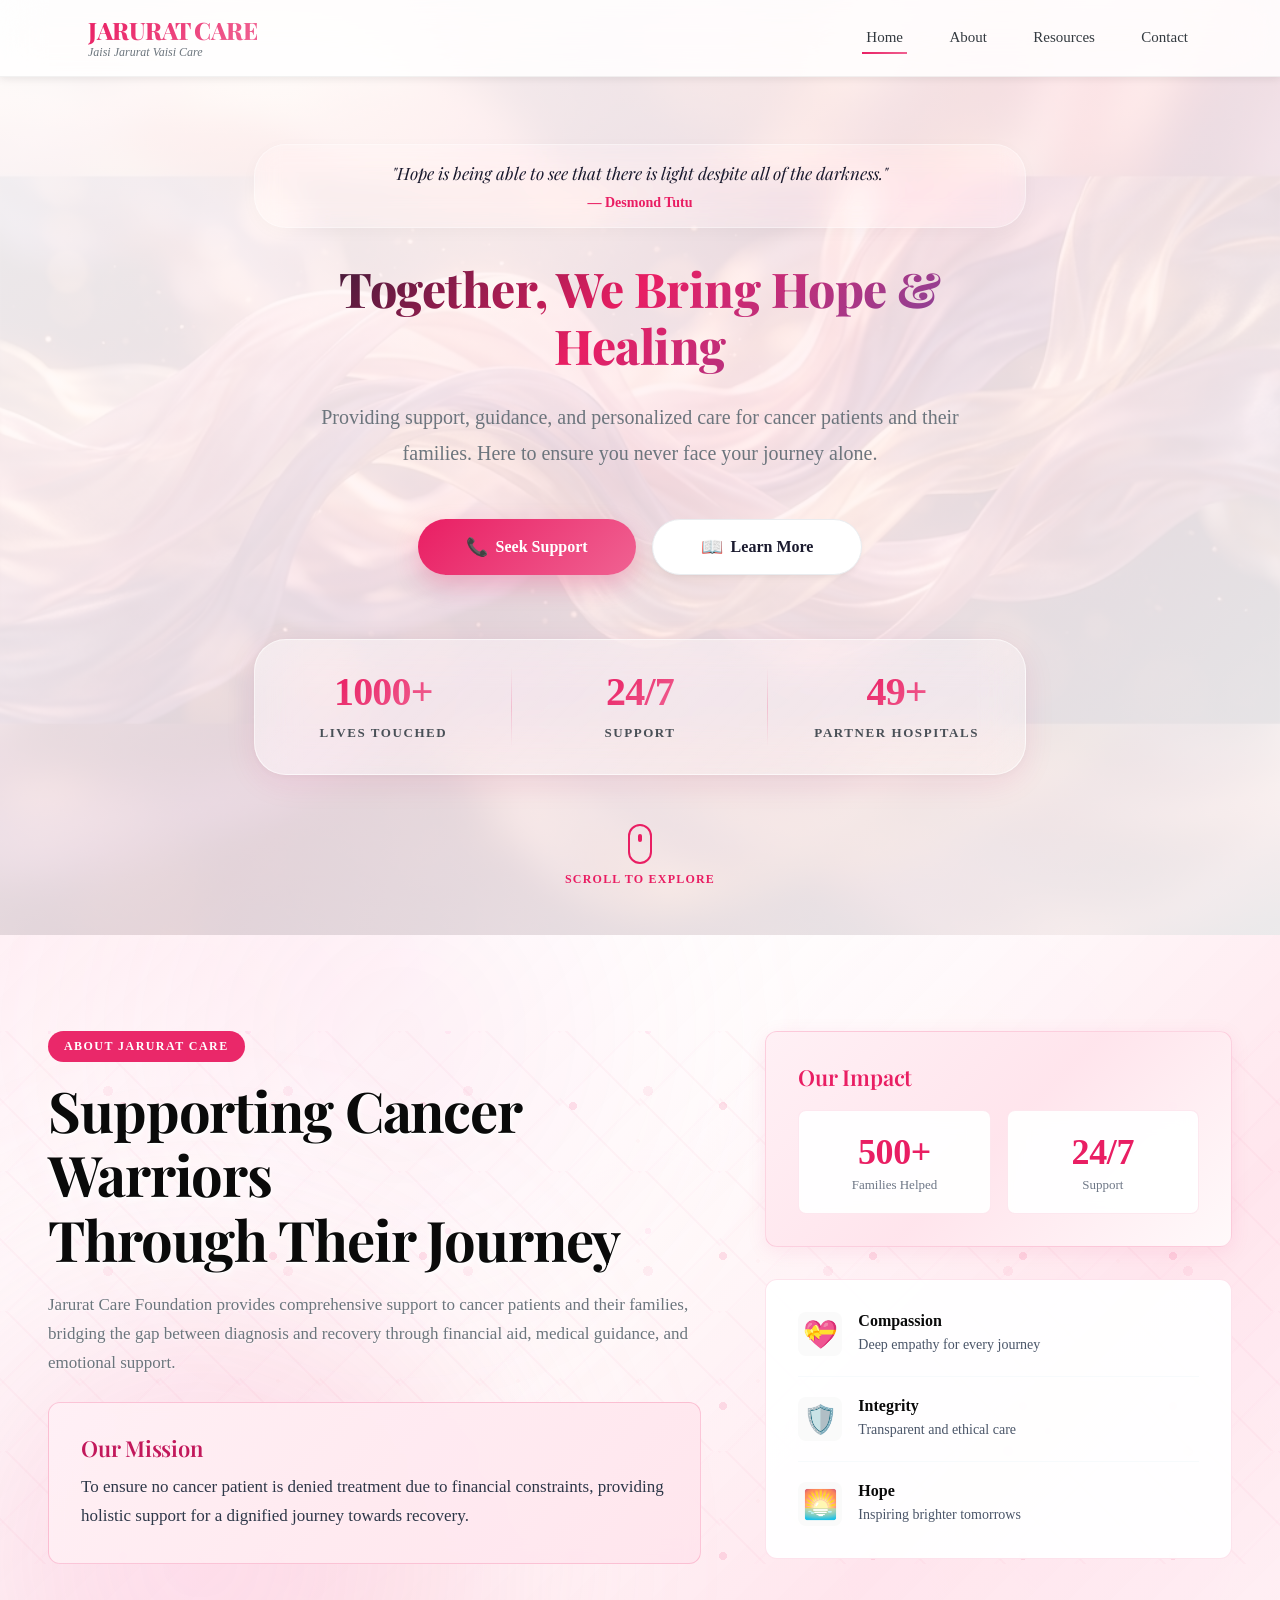
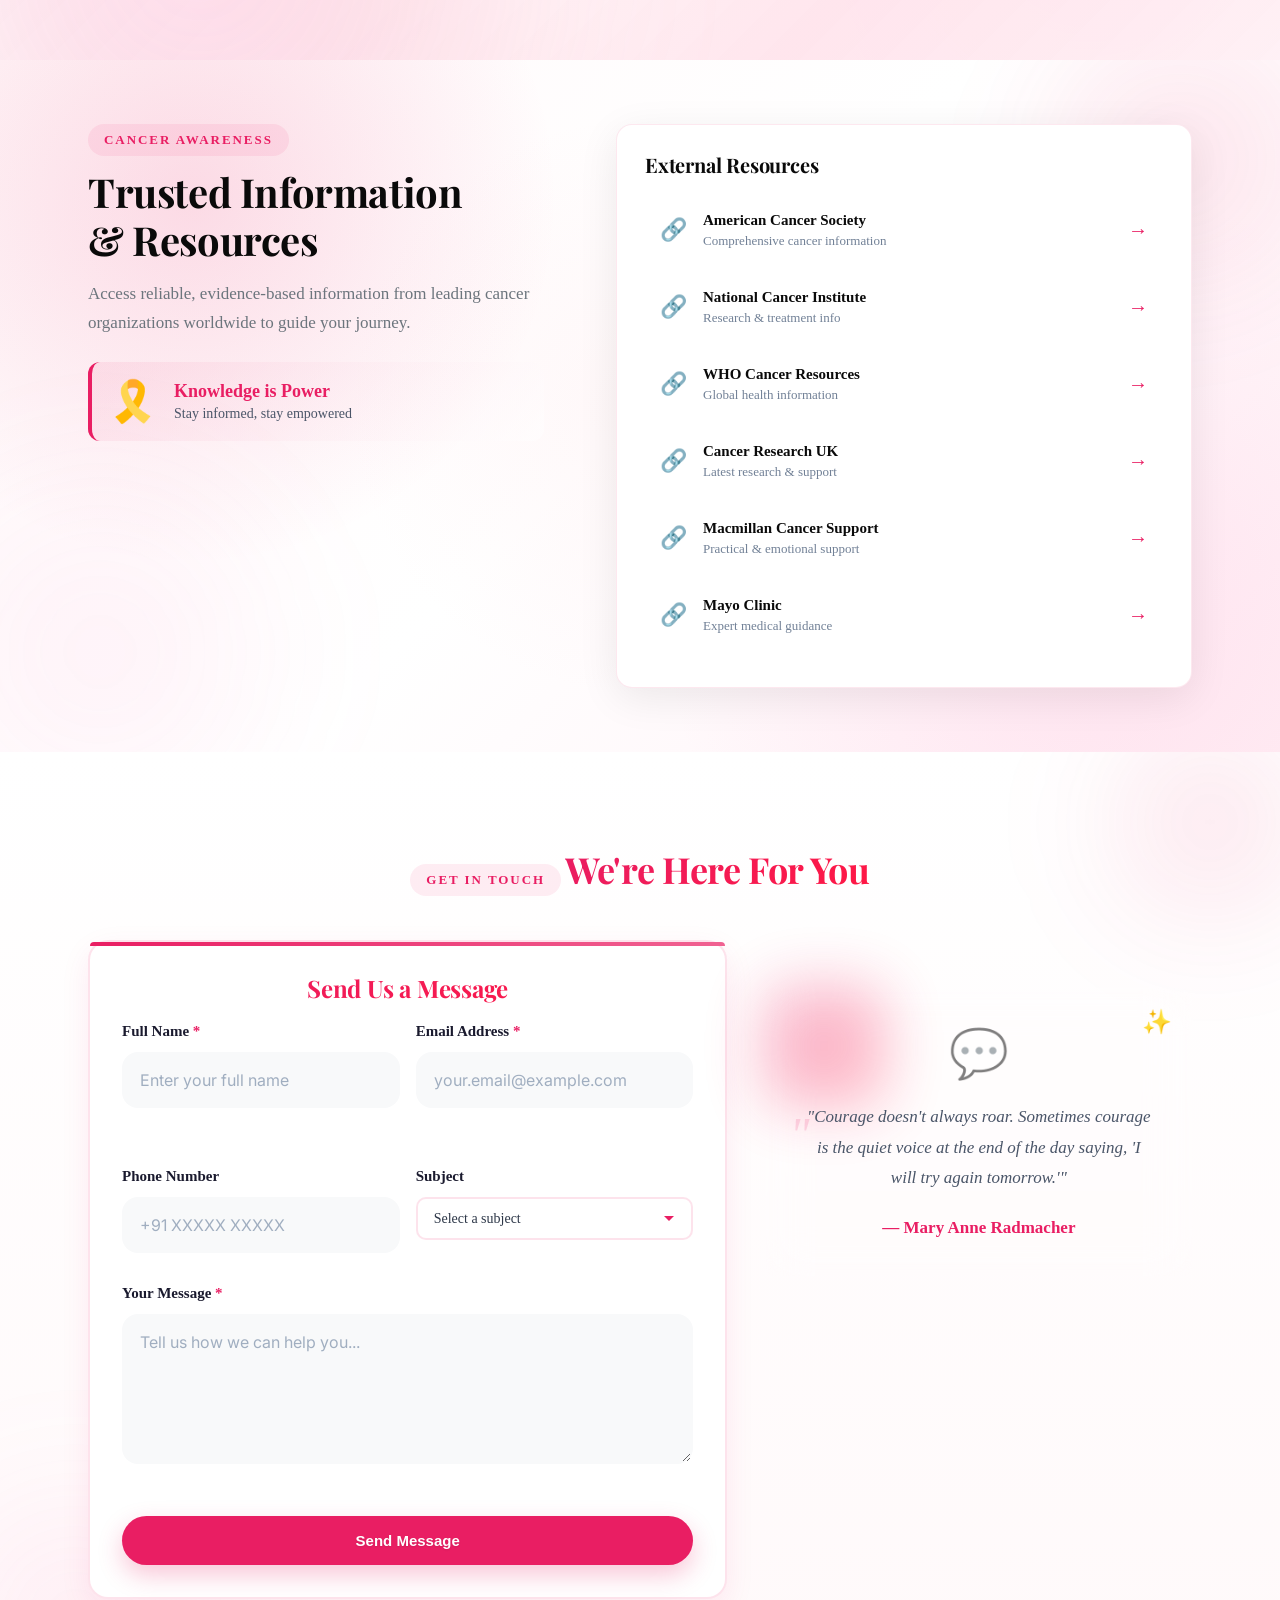
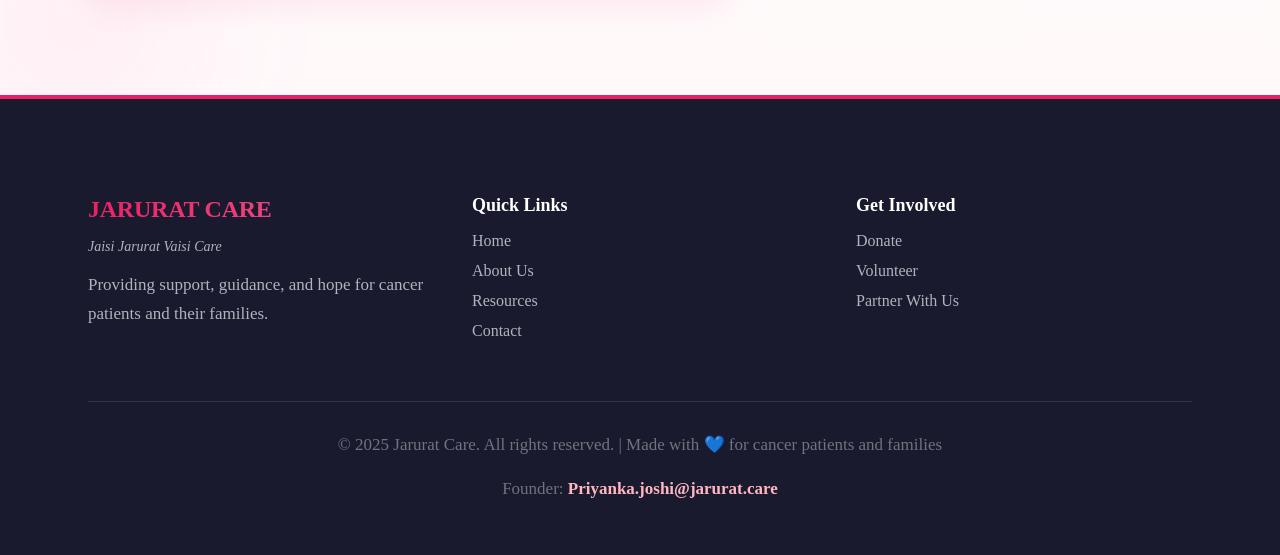
==== commit 11b6cc69: "Final commit for jarurat care website" ====
--- a/index.html
+++ b/index.html
@@ -28,7 +28,7 @@
                 <div class="nav-links">
                     <a href="#home" class="nav-link active">Home</a>
                     <a href="#about" class="nav-link">About</a>
-                    <a href="#support" class="nav-link">Support</a>
+                    <a href="#resources" class="nav-link">Resources</a>
                     <a href="#contact" class="nav-link">Contact</a>
                 </div>
                 <button class="mobile-menu-toggle" aria-label="Toggle menu">
@@ -242,163 +242,65 @@
         </div>
     </section>
 
-    <!-- Testimonials Section -->
-    <section class="testimonials">
-        <div class="container">
-            <div class="section-header">
-                <span class="section-label">Voices of Hope</span>
-                <h2 class="section-title">Stories That Inspire</h2>
-                <p class="section-description">Real stories from real people who found strength and support through
-                    their journey</p>
-            </div>
-
-            <div class="testimonials-grid">
-                <div class="testimonial-card">
-                    <div class="testimonial-quote">"</div>
-                    <p class="testimonial-text">"Jarurat Care stood by me when I needed it most. Their
-                        support made my
-                        cancer journey bearable. I'm forever grateful."</p>
-                    <div class="testimonial-author">
-                        <div class="author-avatar">🌸</div>
-                        <div class="author-info">
-                            <h4 class="author-name">Sunita Sharma</h4>
-                            <p class="author-role">Breast Cancer Survivor</p>
-                        </div>
-                    </div>
-                    <div class="testimonial-rating">
-                        <span>⭐</span><span>⭐</span><span>⭐</span><span>⭐</span><span>⭐</span>
-                    </div>
-                </div>
-
-                <div class="testimonial-card featured">
-                    <div class="testimonial-quote">"</div>
-                    <p class="testimonial-text">"The emotional and financial support from Jarurat Care
-                        helped my family
-                        navigate the darkest times. They truly care about every patient."</p>
-                    <div class="testimonial-author">
-                        <div class="author-avatar">🙏</div>
-                        <div class="author-info">
-                            <h4 class="author-name">Ravi Kumar</h4>
-                            <p class="author-role">Caregiver & Family Member</p>
-                        </div>
-                    </div>
-                    <div class="testimonial-rating">
-                        <span>⭐</span><span>⭐</span><span>⭐</span><span>⭐</span><span>⭐</span>
-                    </div>
-                </div>
-
-                <div class="testimonial-card">
-                    <div class="testimonial-quote">"</div>
-                    <p class="testimonial-text">"Finding a community that understands what you're going
-                        through is
-                        priceless. Jarurat Care connected me with others who gave me hope."</p>
-                    <div class="testimonial-author">
-                        <div class="author-avatar">💪</div>
-                        <div class="author-info">
-                            <h4 class="author-name">Priya Mehta</h4>
-                            <p class="author-role">Ovarian Cancer Warrior</p>
-                        </div>
-                    </div>
-                    <div class="testimonial-rating">
-                        <span>⭐</span><span>⭐</span><span>⭐</span><span>⭐</span><span>⭐</span>
-                    </div>
-                </div>
-            </div>
-        </div>
-    </section>
-
-    <!-- CTA Section -->
-    <section class="cta-section">
-        <div class="container">
-            <div class="cta-content">
-                <div class="cta-text">
-                    <h2 class="cta-title">Every Contribution Makes a Difference</h2>
-                    <p class="cta-description">Your donation directly funds life-saving treatments, emotional care, and
-                        essential services. Together, we can bring hope to those who need it most.</p>
-                </div>
-                <div class="cta-buttons">
-                    <a href="https://www.jarurat.care/donate" class="btn btn-primary btn-large">
-                        <span class="btn-icon">❤️</span>
-                        <span>Donate Now</span>
-                    </a>
-                    <a href="#contact" class="btn btn-secondary btn-large">
-                        <span class="btn-icon">🤝</span>
-                        <span>Volunteer</span>
-                    </a>
-                </div>
-            </div>
-        </div>
-    </section>
-
-    <!-- Contact Form Section -->
-    <section id="contact" class="contact">
-        <div class="container">
-            <div class="contact-wrapper">
-                <div class="contact-info">
-                    <div class="section-header">
-                        <span class="section-label">Get In Touch</span>
-                        <h2 class="section-title">We're Here For You</h2>
-                        <p class="section-description">Reach out to us today. Our team is ready to support you through
-                            your journey.</p>
-                    </div>
-
-                    <div class="contact-details">
-                        <div class="contact-item">
-                            <div class="contact-item-icon">📧</div>
-                            <div class="contact-item-content">
-                                <h4>Email</h4>
-                                <p>Priyanka.joshi@jarurat.care</p>
-                            </div>
-                        </div>
-
-                        <div class="contact-item">
-                            <div class="contact-item-icon">⏰</div>
-                            <div class="contact-item-content">
-                                <h4>Availability</h4>
-                                <p>24/7 Support Available</p>
-                            </div>
-                        </div>
-
-                        <div class="contact-item">
-                            <div class="contact-item-icon">🌐</div>
-                            <div class="contact-item-content">
-                                <h4>Website</h4>
-                                <p>www.jarurat.care</p>
-                            </div>
-                        </div>
-                    </div>
-
-                    <div class="quote-box">
-                        <p class="quote">"Your support is not just important—it's transformative."</p>
-                    </div>
-                </div>
-
-                <div class="contact-form-container">
-                    <form id="contactForm" class="contact-form">
-                        <div class="form-group">
-                            <label for="name">Full Name <span class="required">*</span></label>
-                            <input type="text" id="name" name="name" placeholder="Enter your full name" required
-                                aria-required="true">
-                            <span class="error-message" id="nameError"></span>
-                        </div>
-
-                        <div class="form-group">
-                            <label for="email">Email Address <span class="required">*</span></label>
-                            <input type="email" id="email" name="email" placeholder="your.email@example.com" required
-                                aria-required="true">
-                            <span class="error-message" id="emailError"></span>
+
+
+    <!-- Compact Two-Column Contact Section -->
+    <section id="contact" class="contact-split">
+        <div class="container">
+            <div class="section-header text-center">
+                <span class="section-label">Get In Touch</span>
+                <h2 class="section-title">We're Here For You</h2>
+            </div>
+
+            <div class="contact-split-wrapper">
+                <!-- Left: Contact Form -->
+                <div class="contact-form-compact">
+                    <h3>Send Us a Message</h3>
+                    <form id="contactForm" class="form-simple">
+                        <div class="form-row-simple">
+                            <div class="form-group">
+                                <label for="name">Full Name <span class="required">*</span></label>
+                                <input type="text" id="name" name="name" placeholder="Enter your full name" required
+                                    aria-required="true">
+                                <span class="error-message" id="nameError"></span>
+                            </div>
+
+                            <div class="form-group">
+                                <label for="email">Email Address <span class="required">*</span></label>
+                                <input type="email" id="email" name="email" placeholder="your.email@example.com"
+                                    required aria-required="true">
+                                <span class="error-message" id="emailError"></span>
+                            </div>
+                        </div>
+
+                        <div class="form-row-simple">
+                            <div class="form-group">
+                                <label for="phone">Phone Number</label>
+                                <input type="tel" id="phone" name="phone" placeholder="+91 XXXXX XXXXX">
+                            </div>
+
+                            <div class="form-group">
+                                <label for="subject">Subject</label>
+                                <select id="subject" name="subject">
+                                    <option value="">Select a subject</option>
+                                    <option value="support">Request Support</option>
+                                    <option value="volunteer">Volunteer Inquiry</option>
+                                    <option value="donation">Donation Query</option>
+                                    <option value="general">General Question</option>
+                                </select>
+                            </div>
                         </div>
 
                         <div class="form-group">
                             <label for="message">Your Message <span class="required">*</span></label>
-                            <textarea id="message" name="message" rows="6" placeholder="Tell us how we can help you..."
+                            <textarea id="message" name="message" rows="5" placeholder="Tell us how we can help you..."
                                 required aria-required="true"></textarea>
                             <span class="error-message" id="messageError"></span>
                         </div>
 
-                        <button type="submit" class="btn btn-primary btn-submit">
+                        <button type="submit" class="btn btn-primary btn-submit-simple" id="submitBtn">
                             <span class="btn-text">Send Message</span>
-                            <span class="btn-loader"></span>
+                            <span class="btn-sent">Sent! ✓</span>
                         </button>
 
                         <div class="form-success" id="formSuccess">
@@ -406,6 +308,17 @@
                             <p>Thank you for reaching out! We'll get back to you soon.</p>
                         </div>
                     </form>
+                </div>
+
+                <!-- Right: Inspirational Quote Section -->
+                <div class="contact-quote-section">
+                    <div class="quote-card-contact">
+                        <div class="quote-icon-contact">💬</div>
+                        <blockquote id="contactQuote" class="contact-quote">
+                            <p class="quote-text-contact">Loading inspiration...</p>
+                            <cite class="quote-author-contact">— Inspiring Minds</cite>
+                        </blockquote>
+                    </div>
                 </div>
             </div>
         </div>
@@ -427,7 +340,7 @@
                     <ul class="footer-links">
                         <li><a href="#home">Home</a></li>
                         <li><a href="#about">About Us</a></li>
-                        <li><a href="#support">Our Services</a></li>
+                        <li><a href="#resources">Resources</a></li>
                         <li><a href="#contact">Contact</a></li>
                     </ul>
                 </div>
@@ -444,6 +357,8 @@
 
             <div class="footer-bottom">
                 <p>&copy; 2025 Jarurat Care. All rights reserved. | Made with 💙 for cancer patients and families</p>
+                <p class="founder-email">Founder: <a
+                        href="mailto:Priyanka.joshi@jarurat.care">Priyanka.joshi@jarurat.care</a></p>
             </div>
         </div>
     </footer>
--- a/styles.css
+++ b/styles.css
@@ -5904,4 +5904,5142 @@
         flex-direction: column;
         text-align: center;
     }
+}/* ===================================
+   CANCER AWARENESS SECTION
+   Real information, not just links
+   =================================== */
+
+.awareness-section {
+    background:
+        radial-gradient(circle at 20% 30%, rgba(233, 30, 99, 0.08) 0%, transparent 40%),
+        radial-gradient(circle at 80% 70%, rgba(255, 105, 180, 0.06) 0%, transparent 40%),
+        linear-gradient(180deg, #FFFFFF 0%, #FFF9FA 100%);
+    padding: clamp(4rem, 8vw, 6rem) 0;
+}
+
+.awareness-section .section-header {
+    margin-bottom: clamp(3rem, 6vw, 4rem);
+}
+
+/* Awareness Grid */
+.awareness-grid {
+    display: grid;
+    grid-template-columns: repeat(auto-fit, minmax(320px, 1fr));
+    gap: clamp(1.5rem, 3vw, 2rem);
+}
+
+/* Awareness Cards */
+.awareness-card {
+    background: white;
+    padding: clamp(1.5rem, 3vw, 2rem);
+    border-radius: 16px;
+    border: 1px solid #E2E8F0;
+    transition: all 0.3s ease;
+}
+
+.awareness-card:hover {
+    transform: translateY(-5px);
+    box-shadow: 0 12px 30px rgba(233, 30, 99, 0.12);
+    border-color: rgba(233, 30, 99, 0.3);
+}
+
+.card-header {
+    display: flex;
+    align-items: center;
+    gap: 1rem;
+    margin-bottom: 1.5rem;
+}
+
+.card-icon {
+    font-size: 2.5rem;
+}
+
+.card-header h3 {
+    font-size: 1.375rem;
+    color: var(--primary);
+    margin: 0;
+    font-family: var(--font-display);
+}
+
+/* Stats Card */
+.stat-items {
+    display: flex;
+    flex-direction: column;
+    gap: 1rem;
+}
+
+.stat-item {
+    padding: 1rem;
+    background: rgba(233, 30, 99, 0.05);
+    border-radius: 10px;
+    border-left: 3px solid var(--primary);
+}
+
+.stat-item strong {
+    display: block;
+    font-size: 1.5rem;
+    color: var(--primary);
+    margin-bottom: 0.25rem;
+}
+
+.stat-item span {
+    font-size: 0.9375rem;
+    color: #4A5568;
+}
+
+/* Tips & Warning Lists */
+.tips-list,
+.warning-list {
+    list-style: none;
+    padding: 0;
+    margin: 0;
+}
+
+.tips-list li,
+.warning-list li {
+    padding: 0.75rem 0;
+    padding-left: 1.75rem;
+    position: relative;
+    color: #2D3748;
+    border-bottom: 1px solid #E2E8F0;
+}
+
+.tips-list li:last-child,
+.warning-list li:last-child {
+    border-bottom: none;
+}
+
+.tips-list li::before {
+    content: '✓';
+    position: absolute;
+    left: 0;
+    color: #10B981;
+    font-weight: 700;
+}
+
+.warning-list li::before {
+    content: '⚠️';
+    position: absolute;
+    left: 0;
+}
+
+.warning-note {
+    margin-top: 1.5rem;
+    padding: 1rem;
+    background: rgba(233, 30, 99, 0.05);
+    border-radius: 8px;
+    font-weight: 600;
+    color: var(--primary);
+    font-size: 0.9375rem;
+}
+
+/* Screening Items */
+.screening-items {
+    display: flex;
+    flex-direction: column;
+    gap: 1rem;
+}
+
+.screening-item {
+    padding: 1rem;
+    background: #F7FAFC;
+    border-radius: 10px;
+    border-left: 3px solid var(--primary);
+}
+
+.screening-item strong {
+    display: block;
+    font-size: 1.0625rem;
+    color: #0A0A0A;
+    margin-bottom: 0.5rem;
+}
+
+.screening-item span {
+    font-size: 0.875rem;
+    color: #4A5568;
+}
+
+/* Support Links */
+.support-links {
+    display: flex;
+    flex-direction: column;
+    gap: 0.75rem;
+}
+
+.support-link {
+    display: flex;
+    align-items: center;
+    gap: 1rem;
+    padding: 1rem;
+    background: rgba(233, 30, 99, 0.05);
+    border-radius: 10px;
+    text-decoration: none;
+    transition: all 0.3s ease;
+}
+
+.support-link:hover {
+    background: rgba(233, 30, 99, 0.1);
+    transform: translateX(5px);
+}
+
+.support-link span:first-child {
+    font-size: 1.75rem;
+}
+
+.support-link strong {
+    display: block;
+    font-size: 1rem;
+    color: #0A0A0A;
+    margin-bottom: 0.25rem;
+}
+
+.support-link small {
+    font-size: 0.8125rem;
+    color: #718096;
+}
+
+/* Awareness Months */
+.months-list {
+    display: flex;
+    flex-direction: column;
+    gap: 1rem;
+}
+
+.month-item {
+    display: flex;
+    align-items: center;
+    gap: 1rem;
+    padding: 1rem;
+    background: #F7FAFC;
+    border-radius: 10px;
+}
+
+.month-ribbon {
+    font-size: 1.5rem;
+    padding: 0.5rem;
+    border-radius: 8px;
+}
+
+.month-item strong {
+    display: block;
+    font-size: 1.0625rem;
+    color: #0A0A0A;
+    margin-bottom: 0.25rem;
+}
+
+.month-item span {
+    font-size: 0.875rem;
+    color: #4A5568;
+}
+
+/* Responsive */
+@media (max-width: 768px) {
+    .awareness-grid {
+        grid-template-columns: 1fr;
+    }
+}/* ===================================
+   IMPROVED SINGLE-VIEWPORT RESOURCES
+   =================================== */
+
+.resources-compact {
+    min-height: auto !important;
+    padding: clamp(3rem, 5vw, 4rem) 0 !important;
+}
+
+.resources-layout {
+    gap: clamp(2rem, 4vw, 3rem) !important;
+    align-items: start !important;
+}
+
+/* Intro - More Compact */
+.resources-intro {
+    padding-right: clamp(1rem, 2vw, 1.5rem) !important;
+}
+
+.resources-intro .section-title {
+    font-size: clamp(1.875rem, 3.5vw, 2.5rem) !important;
+    margin-bottom: 1rem !important;
+}
+
+.resources-description {
+    font-size: clamp(0.9375rem, 1.6vw, 1.0625rem) !important;
+    margin-bottom: 1.5rem !important;
+}
+
+.awareness-badge {
+    padding: 1rem !important;
+}
+
+/* Links - More Compact */
+.resources-links {
+    padding: clamp(1.25rem, 2.5vw, 1.75rem) !important;
+    max-height: 70vh;
+    overflow-y: auto;
+}
+
+.resources-links::-webkit-scrollbar {
+    width: 6px;
+}
+
+.resources-links::-webkit-scrollbar-track {
+    background: #F7FAFC;
+    border-radius: 10px;
+}
+
+.resources-links::-webkit-scrollbar-thumb {
+    background: rgba(233, 30, 99, 0.3);
+    border-radius: 10px;
+}
+
+.resources-links::-webkit-scrollbar-thumb:hover {
+    background: rgba(233, 30, 99, 0.5);
+}
+
+.resources-links h3 {
+    font-size: 1.25rem !important;
+    margin-bottom: 1.25rem !important;
+}
+
+.resource-link {
+    padding: 0.875rem !important;
+    margin-bottom: 0.625rem !important;
+}
+
+.link-icon {
+    font-size: 1.375rem !important;
+}
+
+.link-content strong {
+    font-size: 0.9375rem !important;
+}
+
+.link-content span {
+    font-size: 0.8125rem !important;
+}
+
+/* Mobile Optimization */
+@media (max-width: 900px) {
+    .resources-compact {
+        padding: 2.5rem 0 !important;
+    }
+
+    .resources-links {
+        max-height: none;
+        overflow-y: visible;
+    }
+}
+
+@media (max-width: 768px) {
+    .resource-link {
+        padding: 0.75rem !important;
+    }
+}/* ===================================
+   MOBILE-OPTIMIZED RESOURCES
+   =================================== */
+
+@media (max-width: 768px) {
+    .resources-compact {
+        padding: 2rem 0 !important;
+    }
+
+    .resources-layout {
+        grid-template-columns: 1fr !important;
+        gap: 1.5rem !important;
+    }
+
+    /* Hide intro on mobile for more space */
+    .resources-intro {
+        display: none !important;
+    }
+
+    /* Full width links on mobile */
+    .resources-links {
+        padding: 1rem !important;
+        max-height: none !important;
+    }
+
+    .resources-links h3 {
+        font-size: 1.125rem !important;
+        margin-bottom: 1rem !important;
+    }
+
+    .resource-link {
+        padding: 0.75rem 0.625rem !important;
+        margin-bottom: 0.5rem !important;
+    }
+
+    .link-icon {
+        font-size: 1.25rem !important;
+    }
+
+    .link-content strong {
+        font-size: 0.875rem !important;
+    }
+
+    .link-content span {
+        font-size: 0.75rem !important;
+    }
+
+    .link-arrow {
+        font-size: 1rem !important;
+    }
+}
+
+@media (max-width: 480px) {
+    .resources-compact {
+        padding: 1.5rem 0 !important;
+    }
+
+    .resources-links {
+        padding: 0.875rem !important;
+    }
+
+    .resources-links h3 {
+        font-size: 1rem !important;
+        margin-bottom: 0.875rem !important;
+    }
+
+    .resource-link {
+        padding: 0.625rem 0.5rem !important;
+        margin-bottom: 0.375rem !important;
+    }
+
+    .link-icon {
+        font-size: 1.125rem !important;
+    }
+
+    .link-content strong {
+        font-size: 0.8125rem !important;
+        margin-bottom: 0.125rem !important;
+    }
+
+    .link-content span {
+        font-size: 0.6875rem !important;
+    }
+}/* ===================================
+   MOBILE-OPTIMIZED RESOURCES V2
+   Show intro, hide last 3 links
+   =================================== */
+
+@media (max-width: 768px) {
+    .resources-compact {
+        padding: 2rem 0 !important;
+    }
+
+    .resources-layout {
+        grid-template-columns: 1fr !important;
+        gap: 1.5rem !important;
+    }
+
+    /* Keep intro visible but make it compact */
+    .resources-intro {
+        display: block !important;
+        padding-right: 0 !important;
+    }
+
+    .resources-intro .section-title {
+        font-size: 1.5rem !important;
+        margin-bottom: 0.75rem !important;
+    }
+
+    .resources-description {
+        font-size: 0.875rem !important;
+        margin-bottom: 1rem !important;
+    }
+
+    .awareness-badge {
+        padding: 0.875rem !important;
+    }
+
+    .badge-icon {
+        font-size: 2rem !important;
+    }
+
+    .awareness-badge strong {
+        font-size: 1rem !important;
+    }
+
+    .awareness-badge p {
+        font-size: 0.8125rem !important;
+    }
+
+    /* Compact links section */
+    .resources-links {
+        padding: 1rem !important;
+        max-height: none !important;
+    }
+
+    .resources-links h3 {
+        font-size: 1.125rem !important;
+        margin-bottom: 1rem !important;
+    }
+
+    /* Hide last 3 links on mobile (4th, 5th, 6th) */
+    .resource-link:nth-child(5),
+    .resource-link:nth-child(6),
+    .resource-link:nth-child(7) {
+        display: none !important;
+    }
+
+    .resource-link {
+        padding: 0.75rem 0.625rem !important;
+        margin-bottom: 0.5rem !important;
+    }
+
+    .link-icon {
+        font-size: 1.25rem !important;
+    }
+
+    .link-content strong {
+        font-size: 0.875rem !important;
+    }
+
+    .link-content span {
+        font-size: 0.75rem !important;
+    }
+
+    .link-arrow {
+        font-size: 1rem !important;
+    }
+}
+
+@media (max-width: 480px) {
+    .resources-compact {
+        padding: 1.5rem 0 !important;
+    }
+
+    .resources-intro .section-title {
+        font-size: 1.375rem !important;
+    }
+
+    .resources-description {
+        font-size: 0.8125rem !important;
+    }
+
+    .resources-links {
+        padding: 0.875rem !important;
+    }
+
+    .resources-links h3 {
+        font-size: 1rem !important;
+        margin-bottom: 0.875rem !important;
+    }
+
+    .resource-link {
+        padding: 0.625rem 0.5rem !important;
+        margin-bottom: 0.375rem !important;
+    }
+
+    .link-icon {
+        font-size: 1.125rem !important;
+    }
+
+    .link-content strong {
+        font-size: 0.8125rem !important;
+        margin-bottom: 0.125rem !important;
+    }
+
+    .link-content span {
+        font-size: 0.6875rem !important;
+    }
+}/* ===================================
+   ENHANCED CONTACT SECTION
+   =================================== */
+
+.contact-enhanced {
+    background: linear-gradient(180deg, #FFFFFF 0%, #FFF9FA 100%);
+    padding: clamp(4rem, 8vw, 6rem) 0;
+}
+
+/* Contact Info Cards Grid */
+.contact-info-grid {
+    display: grid;
+    grid-template-columns: repeat(auto-fit, minmax(250px, 1fr));
+    gap: 1.5rem;
+    margin-bottom: 3rem;
+}
+
+.info-card {
+    background: white;
+    padding: 2rem;
+    border-radius: 16px;
+    border: 1px solid #E2E8F0;
+    text-align: center;
+    transition: all 0.3s ease;
+}
+
+.info-card:hover {
+    transform: translateY(-5px);
+    box-shadow: 0 12px 30px rgba(233, 30, 99, 0.12);
+    border-color: rgba(233, 30, 99, 0.3);
+}
+
+.info-icon {
+    font-size: 3rem;
+    margin-bottom: 1rem;
+}
+
+.info-card h3 {
+    font-size: 1.25rem;
+    color: var(--primary);
+    margin-bottom: 0.75rem;
+    font-family: var(--font-display);
+}
+
+.info-card p {
+    color: #4A5568;
+    margin-bottom: 1rem;
+    font-size: 0.9375rem;
+}
+
+.info-link {
+    color: var(--primary);
+    text-decoration: none;
+    font-weight: 600;
+    font-size: 0.875rem;
+    transition: all 0.2s ease;
+}
+
+.info-link:hover {
+    color: #C51162;
+}
+
+.info-badge {
+    display: inline-block;
+    background: var(--gradient-primary);
+    color: white;
+    padding: 0.5rem 1rem;
+    border-radius: 20px;
+    font-size: 0.8125rem;
+    font-weight: 600;
+}
+
+/* Contact Form Section */
+.contact-form-section {
+    background: white;
+    padding: 2.5rem;
+    border-radius: 16px;
+    box-shadow: 0 10px 40px rgba(0, 0, 0, 0.08);
+    border: 1px solid rgba(233, 30, 99, 0.1);
+}
+
+.contact-form-section h3 {
+    font-size: 1.5rem;
+    color: #0A0A0A;
+    margin-bottom: 1.5rem;
+    font-family: var(--font-display);
+}
+
+.form-row {
+    display: grid;
+    grid-template-columns: 1fr 1fr;
+    gap: 1.5rem;
+    margin-bottom: 1.5rem;
+}
+
+.form-row .form-group {
+    margin-bottom: 0;
+}
+
+.contact-form select {
+    width: 100%;
+    padding: 0.875rem 1rem;
+    border: 1px solid #E2E8F0;
+    border-radius: 8px;
+    font-size: 1rem;
+    color: #2D3748;
+    background: white;
+    transition: all 0.3s ease;
+}
+
+.contact-form select:focus {
+    outline: none;
+    border-color: var(--primary);
+    box-shadow: 0 0 0 3px rgba(233, 30, 99, 0.1);
+}
+
+/* Contact Footer */
+.contact-footer {
+    display: grid;
+    grid-template-columns: repeat(auto-fit, minmax(250px, 1fr));
+    gap: 2rem;
+    margin-top: 3rem;
+    padding-top: 3rem;
+    border-top: 1px solid #E2E8F0;
+}
+
+.contact-footer h4 {
+    font-size: 1.125rem;
+    color: #0A0A0A;
+    margin-bottom: 1rem;
+    font-family: var(--font-display);
+}
+
+/* Social Links */
+.social-links {
+    display: flex;
+    gap: 1rem;
+}
+
+.social-link {
+    display: flex;
+    align-items: center;
+    justify-content: center;
+    width: 50px;
+    height: 50px;
+    background: rgba(233, 30, 99, 0.05);
+    border-radius: 50%;
+    text-decoration: none;
+    font-size: 1.5rem;
+    transition: all 0.3s ease;
+}
+
+.social-link:hover {
+    background: var(--gradient-primary);
+    transform: translateY(-3px);
+}
+
+/* Support Hours */
+.hours-list {
+    display: flex;
+    flex-direction: column;
+    gap: 0.75rem;
+}
+
+.hours-item {
+    display: flex;
+    justify-content: space-between;
+    padding: 0.75rem;
+    background: #F7FAFC;
+    border-radius: 8px;
+}
+
+.hours-item strong {
+    color: #2D3748;
+    font-size: 0.9375rem;
+}
+
+.hours-item span {
+    color: #718096;
+    font-size: 0.9375rem;
+}
+
+/* Quick Actions */
+.action-buttons {
+    display: flex;
+    gap: 1rem;
+}
+
+.action-btn {
+    display: flex;
+    flex-direction: column;
+    align-items: center;
+    gap: 0.5rem;
+    padding: 1rem;
+    background: white;
+    border: 1px solid #E2E8F0;
+    border-radius: 12px;
+    text-decoration: none;
+    color: #2D3748;
+    font-weight: 600;
+    transition: all 0.3s ease;
+    flex: 1;
+}
+
+.action-btn:hover {
+    background: var(--gradient-primary);
+    color: white;
+    border-color: transparent;
+    transform: translateY(-3px);
+}
+
+.action-btn span:first-child {
+    font-size: 1.75rem;
+}
+
+/* Responsive */
+@media (max-width: 768px) {
+    .contact-info-grid {
+        grid-template-columns: 1fr;
+    }
+
+    .form-row {
+        grid-template-columns: 1fr;
+        gap: 1.5rem;
+    }
+
+    .contact-form-section {
+        padding: 1.5rem;
+    }
+
+    .contact-footer {
+        grid-template-columns: 1fr;
+    }
+
+    .action-buttons {
+        flex-direction: column;
+    }
+}
+
+@media (max-width: 480px) {
+    .info-card {
+        padding: 1.5rem;
+    }
+
+    .social-links {
+        justify-content: center;
+    }
+}/* ===================================
+   SINGLE-VIEWPORT CONTACT SECTION
+   Beautiful, Compact, Mobile-Optimized
+   =================================== */
+
+.contact-enhanced {
+    background:
+        radial-gradient(circle at 20% 30%, rgba(233, 30, 99, 0.08) 0%, transparent 40%),
+        radial-gradient(circle at 80% 70%, rgba(255, 105, 180, 0.06) 0%, transparent 40%),
+        linear-gradient(180deg, #FFFFFF 0%, #FFF9FA 100%);
+    padding: clamp(3rem, 5vw, 4rem) 0 !important;
+    min-height: auto !important;
+}
+
+.contact-enhanced .section-header {
+    margin-bottom: clamp(2rem, 4vw, 2.5rem) !important;
+}
+
+.contact-enhanced .section-title {
+    font-size: clamp(2rem, 4vw, 2.75rem) !important;
+}
+
+.contact-enhanced .section-description {
+    font-size: clamp(0.9375rem, 1.6vw, 1.0625rem) !important;
+}
+
+/* Compact Grid Layout */
+.contact-grid {
+    display: grid;
+    grid-template-columns: 1fr 1.5fr;
+    gap: clamp(1.5rem, 3vw, 2rem);
+    align-items: start;
+}
+
+/* Info Cards - Compact */
+.contact-info-grid {
+    display: grid;
+    grid-template-columns: 1fr;
+    gap: 1rem !important;
+    margin-bottom: 0 !important;
+}
+
+.info-card {
+    padding: 1.25rem !important;
+    text-align: left !important;
+}
+
+.info-card:hover {
+    transform: translateY(-3px) !important;
+}
+
+.info-icon {
+    font-size: 2rem !important;
+    margin-bottom: 0.75rem !important;
+}
+
+.info-card h3 {
+    font-size: 1.0625rem !important;
+    margin-bottom: 0.5rem !important;
+}
+
+.info-card p {
+    font-size: 0.875rem !important;
+    margin-bottom: 0.75rem !important;
+}
+
+.info-link {
+    font-size: 0.8125rem !important;
+}
+
+.info-badge {
+    padding: 0.375rem 0.75rem !important;
+    font-size: 0.75rem !important;
+}
+
+/* Form Section - Compact */
+.contact-form-section {
+    padding: 1.75rem !important;
+}
+
+.contact-form-section h3 {
+    font-size: 1.25rem !important;
+    margin-bottom: 1.25rem !important;
+}
+
+.form-row {
+    gap: 1rem !important;
+    margin-bottom: 1rem !important;
+}
+
+.contact-form .form-group {
+    margin-bottom: 1rem !important;
+}
+
+.contact-form label {
+    font-size: 0.875rem !important;
+    margin-bottom: 0.375rem !important;
+}
+
+.contact-form input,
+.contact-form select,
+.contact-form textarea {
+    padding: 0.75rem !important;
+    font-size: 0.9375rem !important;
+}
+
+.contact-form textarea {
+    rows: 4 !important;
+    min-height: 100px !important;
+}
+
+/* Contact Footer - Compact */
+.contact-footer {
+    grid-template-columns: repeat(3, 1fr) !important;
+    gap: 1.5rem !important;
+    margin-top: 2rem !important;
+    padding-top: 2rem !important;
+}
+
+.contact-footer h4 {
+    font-size: 1rem !important;
+    margin-bottom: 0.75rem !important;
+}
+
+.social-link {
+    width: 45px !important;
+    height: 45px !important;
+    font-size: 1.375rem !important;
+}
+
+.hours-item {
+    padding: 0.625rem !important;
+}
+
+.hours-item strong,
+.hours-item span {
+    font-size: 0.875rem !important;
+}
+
+.action-btn {
+    padding: 0.875rem !important;
+    font-size: 0.875rem !important;
+}
+
+.action-btn span:first-child {
+    font-size: 1.5rem !important;
+}
+
+/* Mobile Optimizations */
+@media (max-width: 900px) {
+    .contact-grid {
+        grid-template-columns: 1fr !important;
+        gap: 1.5rem !important;
+    }
+
+    .contact-info-grid {
+        grid-template-columns: repeat(2, 1fr) !important;
+        gap: 0.875rem !important;
+    }
+
+    .info-card {
+        padding: 1rem !important;
+    }
+
+    .info-icon {
+        font-size: 1.75rem !important;
+    }
+
+    .info-card h3 {
+        font-size: 1rem !important;
+    }
+
+    .info-card p {
+        font-size: 0.8125rem !important;
+    }
+}
+
+@media (max-width: 768px) {
+    .contact-enhanced {
+        padding: 2rem 0 !important;
+    }
+
+    .form-row {
+        grid-template-columns: 1fr !important;
+    }
+
+    .contact-form-section {
+        padding: 1.25rem !important;
+    }
+
+    .contact-footer {
+        grid-template-columns: 1fr !important;
+        gap: 1.25rem !important;
+        margin-top: 1.5rem !important;
+        padding-top: 1.5rem !important;
+    }
+
+    .action-buttons {
+        flex-direction: row !important;
+    }
+}
+
+@media (max-width: 480px) {
+    .contact-info-grid {
+        grid-template-columns: 1fr !important;
+    }
+
+    .info-card {
+        padding: 0.875rem !important;
+    }
+
+    .contact-form-section {
+        padding: 1rem !important;
+    }
+
+    .contact-form-section h3 {
+        font-size: 1.125rem !important;
+    }
+
+    .social-links {
+        justify-content: flex-start !important;
+        flex-wrap: wrap !important;
+    }
+
+    .social-link {
+        width: 40px !important;
+        height: 40px !important;
+        font-size: 1.25rem !important;
+    }
+
+    .action-btn {
+        padding: 0.75rem !important;
+    }
+}
+
+/* Hide less important elements on very small screens */
+@media (max-width: 360px) {
+    .info-link {
+        display: none !important;
+    }
+
+    .hours-item {
+        flex-direction: column !important;
+        gap: 0.25rem !important;
+    }
+}/* ===================================
+   ULTRA-BEAUTIFUL SINGLE-VIEWPORT CONTACT
+   Glassmorphism, Animations, Strict Single View
+   =================================== */
+
+.contact-enhanced {
+    background:
+        radial-gradient(circle at 15% 25%, rgba(233, 30, 99, 0.12) 0%, transparent 35%),
+        radial-gradient(circle at 85% 75%, rgba(255, 105, 180, 0.1) 0%, transparent 40%),
+        radial-gradient(circle at 50% 50%, rgba(255, 182, 193, 0.08) 0%, transparent 45%),
+        linear-gradient(135deg, #FFF9FA 0%, #FFFFFF 50%, #FFE4EC 100%);
+    padding: 2.5rem 0 !important;
+    min-height: auto !important;
+    max-height: 100vh !important;
+    overflow: hidden !important;
+    position: relative;
+}
+
+/* Animated background orbs */
+.contact-enhanced::before {
+    content: '';
+    position: absolute;
+    top: -50px;
+    right: -50px;
+    width: 300px;
+    height: 300px;
+    background: radial-gradient(circle, rgba(233, 30, 99, 0.15) 0%, transparent 70%);
+    border-radius: 50%;
+    animation: floatOrb 12s ease-in-out infinite;
+    filter: blur(40px);
+    z-index: 0;
+}
+
+.contact-enhanced::after {
+    content: '';
+    position: absolute;
+    bottom: -80px;
+    left: -80px;
+    width: 350px;
+    height: 350px;
+    background: radial-gradient(circle, rgba(255, 105, 180, 0.12) 0%, transparent 70%);
+    border-radius: 50%;
+    animation: floatOrb 15s ease-in-out infinite reverse;
+    filter: blur(50px);
+    z-index: 0;
+}
+
+@keyframes floatOrb {
+
+    0%,
+    100% {
+        transform: translate(0, 0) scale(1);
+    }
+
+    50% {
+        transform: translate(30px, -30px) scale(1.1);
+    }
+}
+
+.contact-enhanced .container {
+    position: relative;
+    z-index: 1;
+}
+
+.contact-enhanced .section-header {
+    margin-bottom: 1.5rem !important;
+    text-align: center;
+}
+
+.contact-enhanced .section-title {
+    font-size: clamp(1.75rem, 3.5vw, 2.25rem) !important;
+    margin-bottom: 0.5rem !important;
+    background: linear-gradient(135deg, #E91E63 0%, #FF1744 100%);
+    -webkit-background-clip: text;
+    -webkit-text-fill-color: transparent;
+    background-clip: text;
+}
+
+.contact-enhanced .section-description {
+    font-size: clamp(0.875rem, 1.5vw, 0.9375rem) !important;
+    max-width: 600px;
+    margin: 0 auto;
+}
+
+/* Strict Single-Viewport Grid */
+.contact-grid {
+    display: grid;
+    grid-template-columns: 0.8fr 1.2fr;
+    gap: 1.25rem;
+    align-items: start;
+    max-height: 65vh;
+}
+
+/* Info Cards - Ultra Compact with Glassmorphism */
+.contact-info-grid {
+    display: grid;
+    grid-template-columns: 1fr;
+    gap: 0.75rem !important;
+    margin-bottom: 0 !important;
+    max-height: 65vh;
+    overflow-y: auto;
+    padding-right: 0.5rem;
+}
+
+.contact-info-grid::-webkit-scrollbar {
+    width: 4px;
+}
+
+.contact-info-grid::-webkit-scrollbar-track {
+    background: rgba(255, 255, 255, 0.3);
+    border-radius: 10px;
+}
+
+.contact-info-grid::-webkit-scrollbar-thumb {
+    background: rgba(233, 30, 99, 0.4);
+    border-radius: 10px;
+}
+
+.info-card {
+    background: rgba(255, 255, 255, 0.7) !important;
+    backdrop-filter: blur(10px) !important;
+    -webkit-backdrop-filter: blur(10px) !important;
+    padding: 1rem !important;
+    border: 1px solid rgba(255, 255, 255, 0.5) !important;
+    box-shadow: 0 8px 32px rgba(233, 30, 99, 0.08) !important;
+    animation: fadeInUp 0.6s ease forwards;
+    animation-delay: calc(var(--card-index) * 0.1s);
+    opacity: 0;
+}
+
+.info-card:nth-child(1) {
+    --card-index: 0;
+}
+
+.info-card:nth-child(2) {
+    --card-index: 1;
+}
+
+.info-card:nth-child(3) {
+    --card-index: 2;
+}
+
+.info-card:nth-child(4) {
+    --card-index: 3;
+}
+
+@keyframes fadeInUp {
+    to {
+        opacity: 1;
+        transform: translateY(0);
+    }
+
+    from {
+        opacity: 0;
+        transform: translateY(20px);
+    }
+}
+
+.info-card:hover {
+    transform: translateY(-3px) scale(1.02) !important;
+    box-shadow: 0 12px 40px rgba(233, 30, 99, 0.15) !important;
+    background: rgba(255, 255, 255, 0.9) !important;
+}
+
+.info-icon {
+    font-size: 1.75rem !important;
+    margin-bottom: 0.5rem !important;
+    animation: bounce 2s ease-in-out infinite;
+}
+
+@keyframes bounce {
+
+    0%,
+    100% {
+        transform: translateY(0);
+    }
+
+    50% {
+        transform: translateY(-5px);
+    }
+}
+
+.info-card h3 {
+    font-size: 0.9375rem !important;
+    margin-bottom: 0.375rem !important;
+}
+
+.info-card p {
+    font-size: 0.8125rem !important;
+    margin-bottom: 0.5rem !important;
+    line-height: 1.4;
+}
+
+.info-link {
+    font-size: 0.75rem !important;
+    display: inline-flex;
+    align-items: center;
+    gap: 0.25rem;
+}
+
+.info-badge {
+    padding: 0.25rem 0.625rem !important;
+    font-size: 0.6875rem !important;
+    animation: pulse 2s ease-in-out infinite;
+}
+
+@keyframes pulse {
+
+    0%,
+    100% {
+        opacity: 1;
+    }
+
+    50% {
+        opacity: 0.8;
+    }
+}
+
+/* Form Section - Glassmorphism */
+.contact-form-section {
+    background: rgba(255, 255, 255, 0.8) !important;
+    backdrop-filter: blur(15px) !important;
+    -webkit-backdrop-filter: blur(15px) !important;
+    padding: 1.25rem !important;
+    border: 1px solid rgba(255, 255, 255, 0.6) !important;
+    box-shadow: 0 8px 32px rgba(233, 30, 99, 0.1) !important;
+    max-height: 65vh;
+    overflow-y: auto;
+}
+
+.contact-form-section::-webkit-scrollbar {
+    width: 4px;
+}
+
+.contact-form-section::-webkit-scrollbar-track {
+    background: rgba(255, 255, 255, 0.3);
+    border-radius: 10px;
+}
+
+.contact-form-section::-webkit-scrollbar-thumb {
+    background: rgba(233, 30, 99, 0.4);
+    border-radius: 10px;
+}
+
+.contact-form-section h3 {
+    font-size: 1.125rem !important;
+    margin-bottom: 1rem !important;
+    background: linear-gradient(135deg, #E91E63 0%, #FF1744 100%);
+    -webkit-background-clip: text;
+    -webkit-text-fill-color: transparent;
+    background-clip: text;
+}
+
+.form-row {
+    gap: 0.75rem !important;
+    margin-bottom: 0.75rem !important;
+}
+
+.contact-form .form-group {
+    margin-bottom: 0.75rem !important;
+}
+
+.contact-form label {
+    font-size: 0.8125rem !important;
+    margin-bottom: 0.25rem !important;
+    font-weight: 600;
+}
+
+.contact-form input,
+.contact-form select,
+.contact-form textarea {
+    padding: 0.625rem !important;
+    font-size: 0.875rem !important;
+    background: rgba(255, 255, 255, 0.9) !important;
+    border: 1px solid rgba(233, 30, 99, 0.2) !important;
+    transition: all 0.3s ease;
+}
+
+.contact-form input:focus,
+.contact-form select:focus,
+.contact-form textarea:focus {
+    background: white !important;
+    border-color: var(--primary) !important;
+    box-shadow: 0 0 0 3px rgba(233, 30, 99, 0.1) !important;
+    transform: translateY(-2px);
+}
+
+.contact-form textarea {
+    min-height: 80px !important;
+    resize: vertical;
+}
+
+.btn-submit {
+    width: 100%;
+    margin-top: 0.5rem;
+    background: var(--gradient-primary) !important;
+    position: relative;
+    overflow: hidden;
+}
+
+.btn-submit::before {
+    content: '';
+    position: absolute;
+    top: 50%;
+    left: 50%;
+    width: 0;
+    height: 0;
+    border-radius: 50%;
+    background: rgba(255, 255, 255, 0.3);
+    transform: translate(-50%, -50%);
+    transition: width 0.6s, height 0.6s;
+}
+
+.btn-submit:hover::before {
+    width: 300px;
+    height: 300px;
+}
+
+/* Contact Footer - Ultra Compact */
+.contact-footer {
+    grid-template-columns: repeat(3, 1fr) !important;
+    gap: 1rem !important;
+    margin-top: 1.25rem !important;
+    padding-top: 1.25rem !important;
+}
+
+.contact-footer h4 {
+    font-size: 0.875rem !important;
+    margin-bottom: 0.5rem !important;
+    color: var(--primary);
+}
+
+.social-links {
+    gap: 0.5rem !important;
+}
+
+.social-link {
+    width: 38px !important;
+    height: 38px !important;
+    font-size: 1.25rem !important;
+    background: rgba(233, 30, 99, 0.08) !important;
+    transition: all 0.3s cubic-bezier(0.4, 0, 0.2, 1);
+}
+
+.social-link:hover {
+    background: var(--gradient-primary) !important;
+    transform: translateY(-3px) rotate(5deg) !important;
+}
+
+.hours-item {
+    padding: 0.5rem !important;
+    font-size: 0.8125rem !important;
+}
+
+.hours-item strong,
+.hours-item span {
+    font-size: 0.8125rem !important;
+}
+
+.action-btn {
+    padding: 0.625rem !important;
+    font-size: 0.8125rem !important;
+    transition: all 0.3s cubic-bezier(0.4, 0, 0.2, 1);
+}
+
+.action-btn:hover {
+    transform: translateY(-3px) scale(1.05) !important;
+    box-shadow: 0 8px 20px rgba(233, 30, 99, 0.2) !important;
+}
+
+.action-btn span:first-child {
+    font-size: 1.375rem !important;
+}
+
+/* Mobile Optimizations */
+@media (max-width: 900px) {
+    .contact-enhanced {
+        max-height: none !important;
+        overflow: visible !important;
+    }
+
+    .contact-grid {
+        grid-template-columns: 1fr !important;
+        max-height: none !important;
+    }
+
+    .contact-info-grid {
+        grid-template-columns: repeat(2, 1fr) !important;
+        max-height: none !important;
+        overflow-y: visible !important;
+    }
+
+    .contact-form-section {
+        max-height: none !important;
+        overflow-y: visible !important;
+    }
+}
+
+@media (max-width: 768px) {
+    .contact-enhanced {
+        padding: 2rem 0 !important;
+    }
+
+    .form-row {
+        grid-template-columns: 1fr !important;
+    }
+
+    .contact-footer {
+        grid-template-columns: 1fr !important;
+    }
+}
+
+@media (max-width: 480px) {
+    .contact-info-grid {
+        grid-template-columns: 1fr !important;
+    }
+
+    .contact-enhanced .section-title {
+        font-size: 1.5rem !important;
+    }
+}/* ===================================
+   SIMPLE BEAUTIFUL CONTACT SECTION
+   Clean, Responsive, Single Viewport
+   =================================== */
+
+.contact-simple {
+    background:
+        radial-gradient(circle at 20% 30%, rgba(233, 30, 99, 0.08) 0%, transparent 40%),
+        radial-gradient(circle at 80% 70%, rgba(255, 105, 180, 0.06) 0%, transparent 40%),
+        linear-gradient(180deg, #FFFFFF 0%, #FFF9FA 100%);
+    padding: clamp(2.5rem, 5vw, 3.5rem) 0;
+    position: relative;
+}
+
+.contact-simple .section-header {
+    margin-bottom: clamp(2rem, 4vw, 2.5rem);
+}
+
+.contact-simple .section-title {
+    font-size: clamp(2rem, 4vw, 2.5rem);
+    background: linear-gradient(135deg, #E91E63 0%, #FF1744 100%);
+    -webkit-background-clip: text;
+    -webkit-text-fill-color: transparent;
+    background-clip: text;
+    margin-bottom: 0.75rem;
+}
+
+.contact-simple .section-description {
+    font-size: clamp(0.9375rem, 1.6vw, 1.0625rem);
+    max-width: 650px;
+    margin: 0 auto;
+}
+
+/* Contact Wrapper */
+.contact-wrapper-simple {
+    display: grid;
+    grid-template-columns: 1fr 1.5fr;
+    gap: clamp(1.5rem, 3vw, 2.5rem);
+    align-items: start;
+}
+
+/* Info Cards - Left Side */
+.contact-info-simple {
+    display: grid;
+    grid-template-columns: 1fr;
+    gap: 1rem;
+}
+
+.info-card-simple {
+    background: rgba(255, 255, 255, 0.8);
+    backdrop-filter: blur(10px);
+    -webkit-backdrop-filter: blur(10px);
+    padding: 1.5rem;
+    border-radius: 16px;
+    border: 1px solid rgba(255, 255, 255, 0.6);
+    box-shadow: 0 8px 24px rgba(233, 30, 99, 0.08);
+    transition: all 0.3s cubic-bezier(0.4, 0, 0.2, 1);
+    text-align: left;
+}
+
+.info-card-simple:hover {
+    transform: translateY(-5px);
+    box-shadow: 0 12px 32px rgba(233, 30, 99, 0.15);
+    background: rgba(255, 255, 255, 0.95);
+}
+
+.info-icon-simple {
+    font-size: 2.5rem;
+    margin-bottom: 0.75rem;
+    display: inline-block;
+    animation: gentleBounce 3s ease-in-out infinite;
+}
+
+@keyframes gentleBounce {
+
+    0%,
+    100% {
+        transform: translateY(0);
+    }
+
+    50% {
+        transform: translateY(-5px);
+    }
+}
+
+.info-card-simple h3 {
+    font-size: 1.125rem;
+    color: var(--primary);
+    margin-bottom: 0.5rem;
+    font-family: var(--font-display);
+    font-weight: 600;
+}
+
+.info-card-simple p {
+    color: #4A5568;
+    margin-bottom: 0.75rem;
+    font-size: 0.9375rem;
+    line-height: 1.5;
+}
+
+.info-link-simple {
+    color: var(--primary);
+    text-decoration: none;
+    font-weight: 600;
+    font-size: 0.875rem;
+    display: inline-flex;
+    align-items: center;
+    gap: 0.25rem;
+    transition: all 0.2s ease;
+}
+
+.info-link-simple:hover {
+    color: #C51162;
+    transform: translateX(3px);
+}
+
+.info-badge-simple {
+    display: inline-block;
+    background: var(--gradient-primary);
+    color: white;
+    padding: 0.5rem 1rem;
+    border-radius: 20px;
+    font-size: 0.8125rem;
+    font-weight: 600;
+    animation: subtlePulse 2s ease-in-out infinite;
+}
+
+@keyframes subtlePulse {
+
+    0%,
+    100% {
+        opacity: 1;
+    }
+
+    50% {
+        opacity: 0.85;
+    }
+}
+
+/* Contact Form - Right Side */
+.contact-form-simple {
+    background: rgba(255, 255, 255, 0.9);
+    backdrop-filter: blur(15px);
+    -webkit-backdrop-filter: blur(15px);
+    padding: clamp(1.5rem, 3vw, 2.5rem);
+    border-radius: 20px;
+    border: 1px solid rgba(255, 255, 255, 0.7);
+    box-shadow: 0 10px 40px rgba(233, 30, 99, 0.1);
+}
+
+.contact-form-simple h3 {
+    font-size: 1.5rem;
+    color: #0A0A0A;
+    margin-bottom: 1.5rem;
+    font-family: var(--font-display);
+    background: linear-gradient(135deg, #E91E63 0%, #FF1744 100%);
+    -webkit-background-clip: text;
+    -webkit-text-fill-color: transparent;
+    background-clip: text;
+}
+
+.form-simple .form-row-simple {
+    display: grid;
+    grid-template-columns: 1fr 1fr;
+    gap: 1.25rem;
+    margin-bottom: 1.25rem;
+}
+
+.form-simple .form-group {
+    margin-bottom: 1.25rem;
+}
+
+.form-simple label {
+    display: block;
+    font-size: 0.9375rem;
+    font-weight: 600;
+    color: #2D3748;
+    margin-bottom: 0.5rem;
+}
+
+.form-simple .required {
+    color: var(--primary);
+}
+
+.form-simple input,
+.form-simple select,
+.form-simple textarea {
+    width: 100%;
+    padding: 0.875rem 1rem;
+    border: 2px solid #E2E8F0;
+    border-radius: 12px;
+    font-size: 1rem;
+    color: #2D3748;
+    background: rgba(255, 255, 255, 0.95);
+    transition: all 0.3s ease;
+    font-family: var(--font-body);
+}
+
+.form-simple input:focus,
+.form-simple select:focus,
+.form-simple textarea:focus {
+    outline: none;
+    border-color: var(--primary);
+    box-shadow: 0 0 0 4px rgba(233, 30, 99, 0.1);
+    transform: translateY(-2px);
+    background: white;
+}
+
+.form-simple textarea {
+    resize: vertical;
+    min-height: 120px;
+}
+
+.form-simple select {
+    cursor: pointer;
+    appearance: none;
+    background-image: url("data:image/svg+xml,%3Csvg xmlns='http://www.w3.org/2000/svg' width='12' height='12' viewBox='0 0 12 12'%3E%3Cpath fill='%23E91E63' d='M6 9L1 4h10z'/%3E%3C/svg%3E");
+    background-repeat: no-repeat;
+    background-position: right 1rem center;
+    padding-right: 2.5rem;
+}
+
+.btn-submit-simple {
+    width: 100%;
+    padding: 1rem 2rem;
+    font-size: 1.0625rem;
+    font-weight: 600;
+    background: var(--gradient-primary);
+    border: none;
+    border-radius: 12px;
+    color: white;
+    cursor: pointer;
+    transition: all 0.3s ease;
+    position: relative;
+    overflow: hidden;
+    margin-top: 0.5rem;
+}
+
+.btn-submit-simple::before {
+    content: '';
+    position: absolute;
+    top: 50%;
+    left: 50%;
+    width: 0;
+    height: 0;
+    border-radius: 50%;
+    background: rgba(255, 255, 255, 0.3);
+    transform: translate(-50%, -50%);
+    transition: width 0.6s, height 0.6s;
+}
+
+.btn-submit-simple:hover {
+    transform: translateY(-3px);
+    box-shadow: 0 12px 30px rgba(233, 30, 99, 0.3);
+}
+
+.btn-submit-simple:hover::before {
+    width: 300px;
+    height: 300px;
+}
+
+.btn-submit-simple:active {
+    transform: translateY(-1px);
+}
+
+/* Error Messages */
+.error-message {
+    color: #E53E3E;
+    font-size: 0.8125rem;
+    margin-top: 0.25rem;
+    display: block;
+}
+
+/* Success Message */
+.form-success {
+    display: none;
+    text-align: center;
+    padding: 1.5rem;
+    background: rgba(16, 185, 129, 0.1);
+    border-radius: 12px;
+    margin-top: 1rem;
+}
+
+.form-success.show {
+    display: block;
+    animation: fadeInScale 0.5s ease;
+}
+
+@keyframes fadeInScale {
+    from {
+        opacity: 0;
+        transform: scale(0.9);
+    }
+
+    to {
+        opacity: 1;
+        transform: scale(1);
+    }
+}
+
+.success-icon {
+    font-size: 3rem;
+    color: #10B981;
+    margin-bottom: 0.5rem;
+}
+
+.form-success p {
+    color: #059669;
+    font-weight: 600;
+}
+
+/* Responsive Design */
+@media (max-width: 900px) {
+    .contact-wrapper-simple {
+        grid-template-columns: 1fr;
+        gap: 2rem;
+    }
+
+    .contact-info-simple {
+        grid-template-columns: repeat(2, 1fr);
+        gap: 1rem;
+    }
+}
+
+@media (max-width: 768px) {
+    .contact-simple {
+        padding: 2rem 0;
+    }
+
+    .form-simple .form-row-simple {
+        grid-template-columns: 1fr;
+        gap: 1rem;
+    }
+
+    .contact-form-simple {
+        padding: 1.5rem;
+    }
+}
+
+@media (max-width: 480px) {
+    .contact-info-simple {
+        grid-template-columns: 1fr;
+    }
+
+    .info-card-simple {
+        padding: 1.25rem;
+    }
+
+    .info-icon-simple {
+        font-size: 2rem;
+    }
+
+    .contact-form-simple {
+        padding: 1.25rem;
+    }
+
+    .contact-form-simple h3 {
+        font-size: 1.25rem;
+    }
+
+    .form-simple input,
+    .form-simple select,
+    .form-simple textarea {
+        padding: 0.75rem;
+        font-size: 0.9375rem;
+    }
+}/* ===================================
+   FORM-ONLY CONTACT SECTION
+   Centered, Beautiful, Responsive
+   =================================== */
+
+.contact-simple {
+    background:
+        radial-gradient(circle at 20% 30%, rgba(233, 30, 99, 0.08) 0%, transparent 40%),
+        radial-gradient(circle at 80% 70%, rgba(255, 105, 180, 0.06) 0%, transparent 40%),
+        linear-gradient(180deg, #FFFFFF 0%, #FFF9FA 100%);
+    padding: clamp(3rem, 6vw, 4rem) 0;
+    position: relative;
+}
+
+.contact-simple .section-header {
+    margin-bottom: clamp(2.5rem, 5vw, 3.5rem);
+}
+
+.contact-simple .section-title {
+    font-size: clamp(2rem, 4.5vw, 2.75rem);
+    background: linear-gradient(135deg, #E91E63 0%, #FF1744 100%);
+    -webkit-background-clip: text;
+    -webkit-text-fill-color: transparent;
+    background-clip: text;
+    margin-bottom: 0.75rem;
+}
+
+.contact-simple .section-description {
+    font-size: clamp(1rem, 1.8vw, 1.125rem);
+    max-width: 700px;
+    margin: 0 auto;
+    color: #4A5568;
+}
+
+/* Centered Contact Form */
+.contact-form-simple {
+    max-width: 700px;
+    margin: 0 auto;
+    background: rgba(255, 255, 255, 0.95);
+    backdrop-filter: blur(20px);
+    -webkit-backdrop-filter: blur(20px);
+    padding: clamp(2rem, 4vw, 3rem);
+    border-radius: 24px;
+    border: 1px solid rgba(255, 255, 255, 0.8);
+    box-shadow:
+        0 20px 60px rgba(233, 30, 99, 0.12),
+        0 0 0 1px rgba(233, 30, 99, 0.05);
+    position: relative;
+    overflow: hidden;
+}
+
+.contact-form-simple::before {
+    content: '';
+    position: absolute;
+    top: 0;
+    left: 0;
+    right: 0;
+    height: 4px;
+    background: var(--gradient-primary);
+}
+
+.contact-form-simple h3 {
+    font-size: clamp(1.5rem, 3vw, 1.875rem);
+    color: #0A0A0A;
+    margin-bottom: 2rem;
+    font-family: var(--font-display);
+    text-align: center;
+    background: linear-gradient(135deg, #E91E63 0%, #FF1744 100%);
+    -webkit-background-clip: text;
+    -webkit-text-fill-color: transparent;
+    background-clip: text;
+}
+
+.form-simple .form-row-simple {
+    display: grid;
+    grid-template-columns: 1fr 1fr;
+    gap: 1.5rem;
+    margin-bottom: 1.5rem;
+}
+
+.form-simple .form-group {
+    margin-bottom: 1.5rem;
+}
+
+.form-simple label {
+    display: block;
+    font-size: 0.9375rem;
+    font-weight: 600;
+    color: #2D3748;
+    margin-bottom: 0.625rem;
+}
+
+.form-simple .required {
+    color: var(--primary);
+}
+
+.form-simple input,
+.form-simple select,
+.form-simple textarea {
+    width: 100%;
+    padding: 1rem 1.25rem;
+    border: 2px solid #E2E8F0;
+    border-radius: 14px;
+    font-size: 1rem;
+    color: #2D3748;
+    background: white;
+    transition: all 0.3s cubic-bezier(0.4, 0, 0.2, 1);
+    font-family: var(--font-body);
+}
+
+.form-simple input:hover,
+.form-simple select:hover,
+.form-simple textarea:hover {
+    border-color: rgba(233, 30, 99, 0.3);
+}
+
+.form-simple input:focus,
+.form-simple select:focus,
+.form-simple textarea:focus {
+    outline: none;
+    border-color: var(--primary);
+    box-shadow: 0 0 0 4px rgba(233, 30, 99, 0.1);
+    transform: translateY(-2px);
+}
+
+.form-simple textarea {
+    resize: vertical;
+    min-height: 140px;
+}
+
+.form-simple select {
+    cursor: pointer;
+    appearance: none;
+    background-image: url("data:image/svg+xml,%3Csvg xmlns='http://www.w3.org/2000/svg' width='14' height='14' viewBox='0 0 14 14'%3E%3Cpath fill='%23E91E63' d='M7 10L2 5h10z'/%3E%3C/svg%3E");
+    background-repeat: no-repeat;
+    background-position: right 1.25rem center;
+    padding-right: 3rem;
+}
+
+.btn-submit-simple {
+    width: 100%;
+    padding: 1.125rem 2rem;
+    font-size: 1.0625rem;
+    font-weight: 600;
+    background: var(--gradient-primary);
+    border: none;
+    border-radius: 14px;
+    color: white;
+    cursor: pointer;
+    transition: all 0.3s cubic-bezier(0.4, 0, 0.2, 1);
+    position: relative;
+    overflow: hidden;
+    margin-top: 0.5rem;
+}
+
+.btn-submit-simple::before {
+    content: '';
+    position: absolute;
+    top: 50%;
+    left: 50%;
+    width: 0;
+    height: 0;
+    border-radius: 50%;
+    background: rgba(255, 255, 255, 0.3);
+    transform: translate(-50%, -50%);
+    transition: width 0.6s, height 0.6s;
+}
+
+.btn-submit-simple:hover {
+    transform: translateY(-3px);
+    box-shadow: 0 15px 35px rgba(233, 30, 99, 0.35);
+}
+
+.btn-submit-simple:hover::before {
+    width: 400px;
+    height: 400px;
+}
+
+.btn-submit-simple:active {
+    transform: translateY(-1px);
+}
+
+/* Error Messages */
+.error-message {
+    color: #E53E3E;
+    font-size: 0.8125rem;
+    margin-top: 0.375rem;
+    display: block;
+    font-weight: 500;
+}
+
+/* Success Message */
+.form-success {
+    display: none;
+    text-align: center;
+    padding: 2rem;
+    background: linear-gradient(135deg, rgba(16, 185, 129, 0.1) 0%, rgba(5, 150, 105, 0.05) 100%);
+    border-radius: 16px;
+    margin-top: 1.5rem;
+    border: 2px solid rgba(16, 185, 129, 0.2);
+}
+
+.form-success.show {
+    display: block;
+    animation: fadeInScale 0.5s ease;
+}
+
+@keyframes fadeInScale {
+    from {
+        opacity: 0;
+        transform: scale(0.95);
+    }
+
+    to {
+        opacity: 1;
+        transform: scale(1);
+    }
+}
+
+.success-icon {
+    font-size: 3.5rem;
+    color: #10B981;
+    margin-bottom: 0.75rem;
+    animation: successPop 0.6s ease;
+}
+
+@keyframes successPop {
+    0% {
+        transform: scale(0);
+    }
+
+    50% {
+        transform: scale(1.1);
+    }
+
+    100% {
+        transform: scale(1);
+    }
+}
+
+.form-success p {
+    color: #059669;
+    font-weight: 600;
+    font-size: 1.0625rem;
+}
+
+/* Responsive Design */
+@media (max-width: 768px) {
+    .contact-simple {
+        padding: 2.5rem 0;
+    }
+
+    .form-simple .form-row-simple {
+        grid-template-columns: 1fr;
+        gap: 1.25rem;
+    }
+
+    .contact-form-simple {
+        padding: 2rem 1.5rem;
+        border-radius: 20px;
+    }
+
+    .contact-form-simple h3 {
+        font-size: 1.5rem;
+        margin-bottom: 1.5rem;
+    }
+}
+
+@media (max-width: 480px) {
+    .contact-simple {
+        padding: 2rem 0;
+    }
+
+    .contact-form-simple {
+        padding: 1.5rem 1.25rem;
+        border-radius: 16px;
+    }
+
+    .contact-form-simple h3 {
+        font-size: 1.375rem;
+    }
+
+    .form-simple input,
+    .form-simple select,
+    .form-simple textarea {
+        padding: 0.875rem 1rem;
+        font-size: 0.9375rem;
+    }
+
+    .btn-submit-simple {
+        padding: 1rem 1.5rem;
+        font-size: 1rem;
+    }
+}/* ===================================
+   HORIZONTAL CONTACT FORM
+   Wide Layout with Beautiful Backgrounds
+   =================================== */
+
+.contact-simple {
+    background:
+        radial-gradient(circle at 15% 20%, rgba(233, 30, 99, 0.15) 0%, transparent 35%),
+        radial-gradient(circle at 85% 80%, rgba(255, 105, 180, 0.12) 0%, transparent 40%),
+        radial-gradient(circle at 50% 50%, rgba(255, 182, 193, 0.08) 0%, transparent 50%),
+        linear-gradient(135deg, #FFE4EC 0%, #FFF9FA 50%, #FFE4EC 100%);
+    padding: clamp(3rem, 6vw, 4.5rem) 0;
+    position: relative;
+    overflow: hidden;
+}
+
+/* Animated background elements */
+.contact-simple::before {
+    content: '';
+    position: absolute;
+    top: -100px;
+    right: -100px;
+    width: 400px;
+    height: 400px;
+    background: radial-gradient(circle, rgba(233, 30, 99, 0.1) 0%, transparent 70%);
+    border-radius: 50%;
+    animation: floatBackground 20s ease-in-out infinite;
+    filter: blur(60px);
+}
+
+.contact-simple::after {
+    content: '';
+    position: absolute;
+    bottom: -120px;
+    left: -120px;
+    width: 450px;
+    height: 450px;
+    background: radial-gradient(circle, rgba(255, 105, 180, 0.08) 0%, transparent 70%);
+    border-radius: 50%;
+    animation: floatBackground 25s ease-in-out infinite reverse;
+    filter: blur(70px);
+}
+
+@keyframes floatBackground {
+
+    0%,
+    100% {
+        transform: translate(0, 0) scale(1);
+    }
+
+    50% {
+        transform: translate(50px, -50px) scale(1.1);
+    }
+}
+
+.contact-simple .container {
+    position: relative;
+    z-index: 1;
+}
+
+.contact-simple .section-header {
+    margin-bottom: clamp(2.5rem, 5vw, 3.5rem);
+}
+
+.contact-simple .section-title {
+    font-size: clamp(2rem, 4.5vw, 2.75rem);
+    background: linear-gradient(135deg, #E91E63 0%, #FF1744 100%);
+    -webkit-background-clip: text;
+    -webkit-text-fill-color: transparent;
+    background-clip: text;
+    margin-bottom: 0.75rem;
+}
+
+.contact-simple .section-description {
+    font-size: clamp(1rem, 1.8vw, 1.125rem);
+    max-width: 750px;
+    margin: 0 auto;
+    color: #4A5568;
+}
+
+/* Wide Horizontal Form */
+.contact-form-simple {
+    max-width: 950px;
+    margin: 0 auto;
+    background:
+        linear-gradient(135deg, rgba(255, 255, 255, 0.98) 0%, rgba(255, 249, 250, 0.95) 100%),
+        url("data:image/svg+xml,%3Csvg width='60' height='60' viewBox='0 0 60 60' xmlns='http://www.w3.org/2000/svg'%3E%3Cg fill='none' fill-rule='evenodd'%3E%3Cg fill='%23E91E63' fill-opacity='0.03'%3E%3Cpath d='M36 34v-4h-2v4h-4v2h4v4h2v-4h4v-2h-4zm0-30V0h-2v4h-4v2h4v4h2V6h4V4h-4zM6 34v-4H4v4H0v2h4v4h2v-4h4v-2H6zM6 4V0H4v4H0v2h4v4h2V6h4V4H6z'/%3E%3C/g%3E%3C/g%3E%3C/svg%3E");
+    backdrop-filter: blur(20px);
+    -webkit-backdrop-filter: blur(20px);
+    padding: clamp(2.5rem, 4.5vw, 3.5rem);
+    border-radius: 28px;
+    border: 2px solid rgba(233, 30, 99, 0.15);
+    box-shadow:
+        0 25px 70px rgba(233, 30, 99, 0.15),
+        0 0 0 1px rgba(255, 255, 255, 0.8),
+        inset 0 1px 0 rgba(255, 255, 255, 0.9);
+    position: relative;
+    overflow: hidden;
+}
+
+.contact-form-simple::before {
+    content: '';
+    position: absolute;
+    top: 0;
+    left: 0;
+    right: 0;
+    height: 5px;
+    background: var(--gradient-primary);
+    border-radius: 28px 28px 0 0;
+}
+
+/* Decorative corner elements */
+.contact-form-simple::after {
+    content: '';
+    position: absolute;
+    top: 20px;
+    right: 20px;
+    width: 100px;
+    height: 100px;
+    background: radial-gradient(circle, rgba(233, 30, 99, 0.08) 0%, transparent 70%);
+    border-radius: 50%;
+    filter: blur(30px);
+    pointer-events: none;
+}
+
+.contact-form-simple h3 {
+    font-size: clamp(1.625rem, 3.5vw, 2rem);
+    color: #0A0A0A;
+    margin-bottom: 2.5rem;
+    font-family: var(--font-display);
+    text-align: center;
+    background: linear-gradient(135deg, #E91E63 0%, #FF1744 100%);
+    -webkit-background-clip: text;
+    -webkit-text-fill-color: transparent;
+    background-clip: text;
+    position: relative;
+}
+
+/* Horizontal Form Layout */
+.form-simple .form-row-simple {
+    display: grid;
+    grid-template-columns: 1fr 1fr;
+    gap: 2rem;
+    margin-bottom: 1.75rem;
+}
+
+.form-simple .form-group {
+    margin-bottom: 1.75rem;
+}
+
+.form-simple label {
+    display: block;
+    font-size: 1rem;
+    font-weight: 600;
+    color: #2D3748;
+    margin-bottom: 0.75rem;
+}
+
+.form-simple .required {
+    color: var(--primary);
+}
+
+.form-simple input,
+.form-simple select,
+.form-simple textarea {
+    width: 100%;
+    padding: 1.125rem 1.5rem;
+    border: 2px solid rgba(233, 30, 99, 0.15);
+    border-radius: 16px;
+    font-size: 1rem;
+    color: #2D3748;
+    background: rgba(255, 255, 255, 0.9);
+    transition: all 0.3s cubic-bezier(0.4, 0, 0.2, 1);
+    font-family: var(--font-body);
+}
+
+.form-simple input::placeholder,
+.form-simple textarea::placeholder {
+    color: #A0AEC0;
+}
+
+.form-simple input:hover,
+.form-simple select:hover,
+.form-simple textarea:hover {
+    border-color: rgba(233, 30, 99, 0.3);
+    background: white;
+}
+
+.form-simple input:focus,
+.form-simple select:focus,
+.form-simple textarea:focus {
+    outline: none;
+    border-color: var(--primary);
+    box-shadow: 0 0 0 4px rgba(233, 30, 99, 0.12);
+    transform: translateY(-2px);
+    background: white;
+}
+
+.form-simple textarea {
+    resize: vertical;
+    min-height: 130px;
+}
+
+.form-simple select {
+    cursor: pointer;
+    appearance: none;
+    background-image: url("data:image/svg+xml,%3Csvg xmlns='http://www.w3.org/2000/svg' width='16' height='16' viewBox='0 0 16 16'%3E%3Cpath fill='%23E91E63' d='M8 11L3 6h10z'/%3E%3C/svg%3E");
+    background-repeat: no-repeat;
+    background-position: right 1.5rem center;
+    padding-right: 3.5rem;
+}
+
+.btn-submit-simple {
+    width: 100%;
+    padding: 1.25rem 2.5rem;
+    font-size: 1.125rem;
+    font-weight: 600;
+    background: var(--gradient-primary);
+    border: none;
+    border-radius: 16px;
+    color: white;
+    cursor: pointer;
+    transition: all 0.3s cubic-bezier(0.4, 0, 0.2, 1);
+    position: relative;
+    overflow: hidden;
+    margin-top: 0.5rem;
+    box-shadow: 0 8px 20px rgba(233, 30, 99, 0.25);
+}
+
+.btn-submit-simple::before {
+    content: '';
+    position: absolute;
+    top: 50%;
+    left: 50%;
+    width: 0;
+    height: 0;
+    border-radius: 50%;
+    background: rgba(255, 255, 255, 0.3);
+    transform: translate(-50%, -50%);
+    transition: width 0.6s, height 0.6s;
+}
+
+.btn-submit-simple:hover {
+    transform: translateY(-4px);
+    box-shadow: 0 18px 40px rgba(233, 30, 99, 0.4);
+}
+
+.btn-submit-simple:hover::before {
+    width: 500px;
+    height: 500px;
+}
+
+.btn-submit-simple:active {
+    transform: translateY(-2px);
+}
+
+/* Error Messages */
+.error-message {
+    color: #E53E3E;
+    font-size: 0.875rem;
+    margin-top: 0.5rem;
+    display: block;
+    font-weight: 500;
+}
+
+/* Success Message */
+.form-success {
+    display: none;
+    text-align: center;
+    padding: 2.5rem;
+    background:
+        linear-gradient(135deg, rgba(16, 185, 129, 0.12) 0%, rgba(5, 150, 105, 0.08) 100%);
+    border-radius: 20px;
+    margin-top: 2rem;
+    border: 2px solid rgba(16, 185, 129, 0.25);
+}
+
+.form-success.show {
+    display: block;
+    animation: fadeInScale 0.5s ease;
+}
+
+@keyframes fadeInScale {
+    from {
+        opacity: 0;
+        transform: scale(0.95);
+    }
+
+    to {
+        opacity: 1;
+        transform: scale(1);
+    }
+}
+
+.success-icon {
+    font-size: 4rem;
+    color: #10B981;
+    margin-bottom: 1rem;
+    animation: successPop 0.6s ease;
+}
+
+@keyframes successPop {
+    0% {
+        transform: scale(0);
+    }
+
+    50% {
+        transform: scale(1.15);
+    }
+
+    100% {
+        transform: scale(1);
+    }
+}
+
+.form-success p {
+    color: #059669;
+    font-weight: 600;
+    font-size: 1.125rem;
+}
+
+/* Responsive Design */
+@media (max-width: 900px) {
+    .contact-form-simple {
+        max-width: 700px;
+    }
+}
+
+@media (max-width: 768px) {
+    .contact-simple {
+        padding: 2.5rem 0;
+    }
+
+    .form-simple .form-row-simple {
+        grid-template-columns: 1fr;
+        gap: 1.5rem;
+    }
+
+    .contact-form-simple {
+        padding: 2rem 1.75rem;
+        border-radius: 24px;
+    }
+
+    .contact-form-simple h3 {
+        font-size: 1.625rem;
+        margin-bottom: 2rem;
+    }
+}
+
+@media (max-width: 480px) {
+    .contact-simple {
+        padding: 2rem 0;
+    }
+
+    .contact-form-simple {
+        padding: 1.75rem 1.5rem;
+        border-radius: 20px;
+    }
+
+    .contact-form-simple h3 {
+        font-size: 1.5rem;
+        margin-bottom: 1.75rem;
+    }
+
+    .form-simple input,
+    .form-simple select,
+    .form-simple textarea {
+        padding: 1rem 1.25rem;
+        font-size: 0.9375rem;
+    }
+
+    .btn-submit-simple {
+        padding: 1.125rem 2rem;
+        font-size: 1.0625rem;
+    }
+}/* ===================================
+   COMPACT CONTACT FORM
+   Single Viewport with Stunning Background
+   =================================== */
+
+.contact-simple {
+    background:
+        radial-gradient(circle at 15% 20%, rgba(233, 30, 99, 0.15) 0%, transparent 35%),
+        radial-gradient(circle at 85% 80%, rgba(255, 105, 180, 0.12) 0%, transparent 40%),
+        radial-gradient(circle at 50% 50%, rgba(255, 182, 193, 0.08) 0%, transparent 50%),
+        linear-gradient(135deg, #FFE4EC 0%, #FFF9FA 50%, #FFE4EC 100%);
+    padding: clamp(2rem, 4vw, 2.5rem) 0;
+    position: relative;
+    overflow: hidden;
+    min-height: auto;
+}
+
+/* Animated background orbs */
+.contact-simple::before {
+    content: '';
+    position: absolute;
+    top: -80px;
+    right: -80px;
+    width: 300px;
+    height: 300px;
+    background: radial-gradient(circle, rgba(233, 30, 99, 0.12) 0%, transparent 70%);
+    border-radius: 50%;
+    animation: floatOrb1 18s ease-in-out infinite;
+    filter: blur(50px);
+}
+
+.contact-simple::after {
+    content: '';
+    position: absolute;
+    bottom: -100px;
+    left: -100px;
+    width: 350px;
+    height: 350px;
+    background: radial-gradient(circle, rgba(255, 105, 180, 0.1) 0%, transparent 70%);
+    border-radius: 50%;
+    animation: floatOrb2 22s ease-in-out infinite reverse;
+    filter: blur(60px);
+}
+
+@keyframes floatOrb1 {
+
+    0%,
+    100% {
+        transform: translate(0, 0) scale(1);
+    }
+
+    50% {
+        transform: translate(40px, -40px) scale(1.08);
+    }
+}
+
+@keyframes floatOrb2 {
+
+    0%,
+    100% {
+        transform: translate(0, 0) scale(1);
+    }
+
+    50% {
+        transform: translate(-30px, 30px) scale(1.1);
+    }
+}
+
+.contact-simple .container {
+    position: relative;
+    z-index: 1;
+}
+
+.contact-simple .section-header {
+    margin-bottom: clamp(1.5rem, 3vw, 2rem);
+}
+
+.contact-simple .section-title {
+    font-size: clamp(1.75rem, 3.5vw, 2.25rem);
+    background: linear-gradient(135deg, #E91E63 0%, #FF1744 100%);
+    -webkit-background-clip: text;
+    -webkit-text-fill-color: transparent;
+    background-clip: text;
+    margin-bottom: 0.5rem;
+}
+
+.contact-simple .section-description {
+    font-size: clamp(0.9375rem, 1.5vw, 1rem);
+    max-width: 600px;
+    margin: 0 auto;
+    color: #4A5568;
+}
+
+/* Compact Form */
+.contact-form-simple {
+    max-width: 800px;
+    margin: 0 auto;
+    background:
+        linear-gradient(135deg, rgba(255, 255, 255, 0.98) 0%, rgba(255, 249, 250, 0.95) 100%),
+        url("data:image/svg+xml,%3Csvg width='40' height='40' viewBox='0 0 40 40' xmlns='http://www.w3.org/2000/svg'%3E%3Cg fill='%23E91E63' fill-opacity='0.02'%3E%3Cpath d='M0 40L40 0H20L0 20M40 40V20L20 40'/%3E%3C/g%3E%3C/svg%3E");
+    backdrop-filter: blur(15px);
+    -webkit-backdrop-filter: blur(15px);
+    padding: clamp(1.5rem, 3vw, 2rem);
+    border-radius: 20px;
+    border: 2px solid rgba(233, 30, 99, 0.12);
+    box-shadow:
+        0 15px 40px rgba(233, 30, 99, 0.12),
+        0 0 0 1px rgba(255, 255, 255, 0.8),
+        inset 0 1px 0 rgba(255, 255, 255, 0.9);
+    position: relative;
+    overflow: hidden;
+}
+
+.contact-form-simple::before {
+    content: '';
+    position: absolute;
+    top: 0;
+    left: 0;
+    right: 0;
+    height: 4px;
+    background: var(--gradient-primary);
+    border-radius: 20px 20px 0 0;
+}
+
+/* Floating particles effect */
+.contact-form-simple::after {
+    content: '';
+    position: absolute;
+    top: 15px;
+    right: 15px;
+    width: 80px;
+    height: 80px;
+    background: radial-gradient(circle, rgba(233, 30, 99, 0.06) 0%, transparent 70%);
+    border-radius: 50%;
+    filter: blur(25px);
+    animation: pulse 3s ease-in-out infinite;
+    pointer-events: none;
+}
+
+@keyframes pulse {
+
+    0%,
+    100% {
+        opacity: 0.6;
+        transform: scale(1);
+    }
+
+    50% {
+        opacity: 1;
+        transform: scale(1.1);
+    }
+}
+
+.contact-form-simple h3 {
+    font-size: clamp(1.375rem, 2.5vw, 1.625rem);
+    color: #0A0A0A;
+    margin-bottom: clamp(1.25rem, 2.5vw, 1.75rem);
+    font-family: var(--font-display);
+    text-align: center;
+    background: linear-gradient(135deg, #E91E63 0%, #FF1744 100%);
+    -webkit-background-clip: text;
+    -webkit-text-fill-color: transparent;
+    background-clip: text;
+}
+
+/* Compact Form Layout */
+.form-simple .form-row-simple {
+    display: grid;
+    grid-template-columns: 1fr 1fr;
+    gap: 1.25rem;
+    margin-bottom: 1.25rem;
+}
+
+.form-simple .form-group {
+    margin-bottom: 1.25rem;
+}
+
+.form-simple label {
+    display: block;
+    font-size: 0.875rem;
+    font-weight: 600;
+    color: #2D3748;
+    margin-bottom: 0.5rem;
+}
+
+.form-simple .required {
+    color: var(--primary);
+}
+
+.form-simple input,
+.form-simple select,
+.form-simple textarea {
+    width: 100%;
+    padding: 0.875rem 1.125rem;
+    border: 2px solid rgba(233, 30, 99, 0.12);
+    border-radius: 12px;
+    font-size: 0.9375rem;
+    color: #2D3748;
+    background: rgba(255, 255, 255, 0.9);
+    transition: all 0.3s cubic-bezier(0.4, 0, 0.2, 1);
+    font-family: var(--font-body);
+}
+
+.form-simple input::placeholder,
+.form-simple textarea::placeholder {
+    color: #A0AEC0;
+}
+
+.form-simple input:hover,
+.form-simple select:hover,
+.form-simple textarea:hover {
+    border-color: rgba(233, 30, 99, 0.25);
+    background: white;
+}
+
+.form-simple input:focus,
+.form-simple select:focus,
+.form-simple textarea:focus {
+    outline: none;
+    border-color: var(--primary);
+    box-shadow: 0 0 0 3px rgba(233, 30, 99, 0.1);
+    transform: translateY(-1px);
+    background: white;
+}
+
+.form-simple textarea {
+    resize: vertical;
+    min-height: 100px;
+}
+
+.form-simple select {
+    cursor: pointer;
+    appearance: none;
+    background-image: url("data:image/svg+xml,%3Csvg xmlns='http://www.w3.org/2000/svg' width='14' height='14' viewBox='0 0 14 14'%3E%3Cpath fill='%23E91E63' d='M7 10L2 5h10z'/%3E%3C/svg%3E");
+    background-repeat: no-repeat;
+    background-position: right 1.125rem center;
+    padding-right: 3rem;
+}
+
+.btn-submit-simple {
+    width: 100%;
+    padding: 1rem 2rem;
+    font-size: 1rem;
+    font-weight: 600;
+    background: var(--gradient-primary);
+    border: none;
+    border-radius: 12px;
+    color: white;
+    cursor: pointer;
+    transition: all 0.3s cubic-bezier(0.4, 0, 0.2, 1);
+    position: relative;
+    overflow: hidden;
+    margin-top: 0.25rem;
+    box-shadow: 0 6px 16px rgba(233, 30, 99, 0.2);
+}
+
+.btn-submit-simple::before {
+    content: '';
+    position: absolute;
+    top: 50%;
+    left: 50%;
+    width: 0;
+    height: 0;
+    border-radius: 50%;
+    background: rgba(255, 255, 255, 0.3);
+    transform: translate(-50%, -50%);
+    transition: width 0.6s, height 0.6s;
+}
+
+.btn-submit-simple:hover {
+    transform: translateY(-3px);
+    box-shadow: 0 12px 28px rgba(233, 30, 99, 0.35);
+}
+
+.btn-submit-simple:hover::before {
+    width: 400px;
+    height: 400px;
+}
+
+.btn-submit-simple:active {
+    transform: translateY(-1px);
+}
+
+/* Error Messages */
+.error-message {
+    color: #E53E3E;
+    font-size: 0.8125rem;
+    margin-top: 0.375rem;
+    display: block;
+    font-weight: 500;
+}
+
+/* Success Message */
+.form-success {
+    display: none;
+    text-align: center;
+    padding: 1.75rem;
+    background: linear-gradient(135deg, rgba(16, 185, 129, 0.1) 0%, rgba(5, 150, 105, 0.06) 100%);
+    border-radius: 14px;
+    margin-top: 1.25rem;
+    border: 2px solid rgba(16, 185, 129, 0.2);
+}
+
+.form-success.show {
+    display: block;
+    animation: fadeInScale 0.5s ease;
+}
+
+@keyframes fadeInScale {
+    from {
+        opacity: 0;
+        transform: scale(0.95);
+    }
+
+    to {
+        opacity: 1;
+        transform: scale(1);
+    }
+}
+
+.success-icon {
+    font-size: 3rem;
+    color: #10B981;
+    margin-bottom: 0.75rem;
+    animation: successPop 0.6s ease;
+}
+
+@keyframes successPop {
+    0% {
+        transform: scale(0);
+    }
+
+    50% {
+        transform: scale(1.12);
+    }
+
+    100% {
+        transform: scale(1);
+    }
+}
+
+.form-success p {
+    color: #059669;
+    font-weight: 600;
+    font-size: 1rem;
+}
+
+/* Responsive Design */
+@media (max-width: 768px) {
+    .contact-simple {
+        padding: 2rem 0;
+    }
+
+    .form-simple .form-row-simple {
+        grid-template-columns: 1fr;
+        gap: 1rem;
+    }
+
+    .contact-form-simple {
+        padding: 1.5rem 1.25rem;
+        border-radius: 18px;
+    }
+
+    .contact-form-simple h3 {
+        font-size: 1.375rem;
+        margin-bottom: 1.25rem;
+    }
+}
+
+@media (max-width: 480px) {
+    .contact-simple {
+        padding: 1.75rem 0;
+    }
+
+    .contact-form-simple {
+        padding: 1.25rem 1rem;
+        border-radius: 16px;
+    }
+
+    .contact-form-simple h3 {
+        font-size: 1.25rem;
+        margin-bottom: 1rem;
+    }
+
+    .form-simple input,
+    .form-simple select,
+    .form-simple textarea {
+        padding: 0.75rem 1rem;
+        font-size: 0.875rem;
+    }
+
+    .btn-submit-simple {
+        padding: 0.875rem 1.75rem;
+        font-size: 0.9375rem;
+    }
+}/* ===================================
+   TWO-COLUMN CONTACT SECTION
+   Form Left + Quote Right, Single Viewport
+   =================================== */
+
+.contact-split {
+    background:
+        radial-gradient(circle at 15% 20%, rgba(233, 30, 99, 0.12) 0%, transparent 35%),
+        radial-gradient(circle at 85% 80%, rgba(255, 105, 180, 0.1) 0%, transparent 40%),
+        linear-gradient(135deg, #FFE4EC 0%, #FFF9FA 50%, #FFE4EC 100%);
+    padding: clamp(2rem, 3.5vw, 2.5rem) 0;
+    position: relative;
+    overflow: hidden;
+}
+
+/* Animated background */
+.contact-split::before {
+    content: '';
+    position: absolute;
+    top: -60px;
+    right: -60px;
+    width: 250px;
+    height: 250px;
+    background: radial-gradient(circle, rgba(233, 30, 99, 0.1) 0%, transparent 70%);
+    border-radius: 50%;
+    animation: floatSlow 20s ease-in-out infinite;
+    filter: blur(45px);
+}
+
+@keyframes floatSlow {
+
+    0%,
+    100% {
+        transform: translate(0, 0);
+    }
+
+    50% {
+        transform: translate(30px, -30px);
+    }
+}
+
+.contact-split .section-header {
+    margin-bottom: clamp(1.5rem, 2.5vw, 2rem);
+}
+
+.contact-split .section-title {
+    font-size: clamp(1.75rem, 3vw, 2.25rem);
+    background: linear-gradient(135deg, #E91E63 0%, #FF1744 100%);
+    -webkit-background-clip: text;
+    -webkit-text-fill-color: transparent;
+    background-clip: text;
+}
+
+/* Two-Column Wrapper */
+.contact-split-wrapper {
+    display: grid;
+    grid-template-columns: 1.2fr 0.8fr;
+    gap: clamp(1.5rem, 3vw, 2.5rem);
+    align-items: start;
+}
+
+/* Left: Compact Form */
+.contact-form-compact {
+    background: rgba(255, 255, 255, 0.95);
+    backdrop-filter: blur(15px);
+    -webkit-backdrop-filter: blur(15px);
+    padding: clamp(1.5rem, 2.5vw, 2rem);
+    border-radius: 20px;
+    border: 2px solid rgba(233, 30, 99, 0.12);
+    box-shadow: 0 12px 35px rgba(233, 30, 99, 0.12);
+    position: relative;
+}
+
+.contact-form-compact::before {
+    content: '';
+    position: absolute;
+    top: 0;
+    left: 0;
+    right: 0;
+    height: 4px;
+    background: var(--gradient-primary);
+    border-radius: 20px 20px 0 0;
+}
+
+.contact-form-compact h3 {
+    font-size: clamp(1.25rem, 2vw, 1.5rem);
+    color: #0A0A0A;
+    margin-bottom: 1.25rem;
+    font-family: var(--font-display);
+    text-align: center;
+    background: linear-gradient(135deg, #E91E63 0%, #FF1744 100%);
+    -webkit-background-clip: text;
+    -webkit-text-fill-color: transparent;
+    background-clip: text;
+}
+
+.form-simple .form-row-simple {
+    display: grid;
+    grid-template-columns: 1fr 1fr;
+    gap: 1rem;
+    margin-bottom: 1rem;
+}
+
+.form-simple .form-group {
+    margin-bottom: 1rem;
+}
+
+.form-simple label {
+    display: block;
+    font-size: 0.8125rem;
+    font-weight: 600;
+    color: #2D3748;
+    margin-bottom: 0.375rem;
+}
+
+.form-simple input,
+.form-simple select,
+.form-simple textarea {
+    width: 100%;
+    padding: 0.75rem 1rem;
+    border: 2px solid rgba(233, 30, 99, 0.12);
+    border-radius: 10px;
+    font-size: 0.875rem;
+    color: #2D3748;
+    background: white;
+    transition: all 0.3s ease;
+    font-family: var(--font-body);
+}
+
+.form-simple input:focus,
+.form-simple select:focus,
+.form-simple textarea:focus {
+    outline: none;
+    border-color: var(--primary);
+    box-shadow: 0 0 0 3px rgba(233, 30, 99, 0.1);
+}
+
+.form-simple textarea {
+    resize: vertical;
+    min-height: 80px;
+}
+
+.form-simple select {
+    cursor: pointer;
+    appearance: none;
+    background-image: url("data:image/svg+xml,%3Csvg xmlns='http://www.w3.org/2000/svg' width='12' height='12' viewBox='0 0 12 12'%3E%3Cpath fill='%23E91E63' d='M6 9L1 4h10z'/%3E%3C/svg%3E");
+    background-repeat: no-repeat;
+    background-position: right 1rem center;
+    padding-right: 2.5rem;
+}
+
+.btn-submit-simple {
+    width: 100%;
+    padding: 0.875rem 1.75rem;
+    font-size: 0.9375rem;
+    font-weight: 600;
+    background: var(--gradient-primary);
+    border: none;
+    border-radius: 10px;
+    color: white;
+    cursor: pointer;
+    transition: all 0.3s ease;
+    box-shadow: 0 6px 16px rgba(233, 30, 99, 0.2);
+}
+
+.btn-submit-simple:hover {
+    transform: translateY(-2px);
+    box-shadow: 0 10px 24px rgba(233, 30, 99, 0.3);
+}
+
+/* Right: Quote Section */
+.contact-quote-section {
+    display: flex;
+    flex-direction: column;
+    gap: 1.25rem;
+}
+
+.quote-card {
+    background: rgba(255, 255, 255, 0.9);
+    backdrop-filter: blur(10px);
+    -webkit-backdrop-filter: blur(10px);
+    padding: 1.75rem;
+    border-radius: 18px;
+    border: 2px solid rgba(233, 30, 99, 0.1);
+    box-shadow: 0 10px 30px rgba(233, 30, 99, 0.1);
+    position: relative;
+}
+
+.quote-icon {
+    font-size: 2.5rem;
+    margin-bottom: 1rem;
+    opacity: 0.8;
+}
+
+.contact-quote {
+    margin: 0;
+}
+
+.quote-text-contact {
+    font-size: 1.0625rem;
+    font-style: italic;
+    color: #2D3748;
+    line-height: 1.6;
+    margin-bottom: 1rem;
+}
+
+.quote-author-contact {
+    display: block;
+    font-size: 0.9375rem;
+    color: var(--primary);
+    font-weight: 600;
+    font-style: normal;
+}
+
+/* Contact Info Mini */
+.contact-info-mini {
+    display: flex;
+    flex-direction: column;
+    gap: 0.875rem;
+}
+
+.info-mini-item {
+    display: flex;
+    align-items: center;
+    gap: 1rem;
+    padding: 1rem;
+    background: rgba(255, 255, 255, 0.9);
+    backdrop-filter: blur(10px);
+    -webkit-backdrop-filter: blur(10px);
+    border-radius: 14px;
+    border: 1px solid rgba(233, 30, 99, 0.08);
+    transition: all 0.3s ease;
+}
+
+.info-mini-item:hover {
+    transform: translateX(5px);
+    box-shadow: 0 6px 20px rgba(233, 30, 99, 0.12);
+}
+
+.info-mini-icon {
+    font-size: 1.75rem;
+}
+
+.info-mini-item strong {
+    display: block;
+    font-size: 0.875rem;
+    color: var(--primary);
+    margin-bottom: 0.25rem;
+}
+
+.info-mini-item p {
+    font-size: 0.8125rem;
+    color: #4A5568;
+    margin: 0;
+}
+
+/* Success Message */
+.form-success {
+    display: none;
+    text-align: center;
+    padding: 1.5rem;
+    background: linear-gradient(135deg, rgba(16, 185, 129, 0.1) 0%, rgba(5, 150, 105, 0.06) 100%);
+    border-radius: 12px;
+    margin-top: 1rem;
+    border: 2px solid rgba(16, 185, 129, 0.2);
+}
+
+.form-success.show {
+    display: block;
+    animation: fadeIn 0.5s ease;
+}
+
+@keyframes fadeIn {
+    from {
+        opacity: 0;
+        transform: scale(0.95);
+    }
+
+    to {
+        opacity: 1;
+        transform: scale(1);
+    }
+}
+
+.success-icon {
+    font-size: 2.5rem;
+    color: #10B981;
+    margin-bottom: 0.5rem;
+}
+
+.form-success p {
+    color: #059669;
+    font-weight: 600;
+    font-size: 0.9375rem;
+}
+
+/* Responsive */
+@media (max-width: 900px) {
+    .contact-split-wrapper {
+        grid-template-columns: 1fr;
+        gap: 1.5rem;
+    }
+
+    .quote-card {
+        padding: 1.5rem;
+    }
+
+    .contact-info-mini {
+        flex-direction: row;
+        flex-wrap: wrap;
+    }
+
+    .info-mini-item {
+        flex: 1;
+        min-width: 200px;
+    }
+}
+
+@media (max-width: 768px) {
+    .contact-split {
+        padding: 2rem 0;
+    }
+
+    .form-simple .form-row-simple {
+        grid-template-columns: 1fr;
+    }
+
+    .contact-form-compact {
+        padding: 1.5rem 1.25rem;
+    }
+}
+
+@media (max-width: 480px) {
+    .contact-info-mini {
+        flex-direction: column;
+    }
+
+    .info-mini-item {
+        min-width: auto;
+    }
+
+    .contact-form-compact {
+        padding: 1.25rem 1rem;
+    }
+
+    .quote-card {
+        padding: 1.25rem;
+    }
+}/* ===================================
+   TWO-COLUMN CONTACT - QUOTE ONLY
+   Enhanced Backgrounds & Visibility
+   =================================== */
+
+.contact-split {
+    background:
+        radial-gradient(circle at 15% 20%, rgba(233, 30, 99, 0.15) 0%, transparent 35%),
+        radial-gradient(circle at 85% 80%, rgba(255, 105, 180, 0.12) 0%, transparent 40%),
+        radial-gradient(circle at 50% 50%, rgba(255, 182, 193, 0.1) 0%, transparent 50%),
+        linear-gradient(135deg, #FFE4EC 0%, #FFF5F8 50%, #FFE4EC 100%);
+    padding: clamp(2rem, 3.5vw, 2.5rem) 0;
+    position: relative;
+    overflow: hidden;
+}
+
+/* Enhanced animated background */
+.contact-split::before {
+    content: '';
+    position: absolute;
+    top: -80px;
+    right: -80px;
+    width: 300px;
+    height: 300px;
+    background: radial-gradient(circle, rgba(233, 30, 99, 0.12) 0%, transparent 70%);
+    border-radius: 50%;
+    animation: floatOrb1 18s ease-in-out infinite;
+    filter: blur(50px);
+}
+
+.contact-split::after {
+    content: '';
+    position: absolute;
+    bottom: -100px;
+    left: -100px;
+    width: 350px;
+    height: 350px;
+    background: radial-gradient(circle, rgba(255, 105, 180, 0.1) 0%, transparent 70%);
+    border-radius: 50%;
+    animation: floatOrb2 22s ease-in-out infinite reverse;
+    filter: blur(60px);
+}
+
+@keyframes floatOrb1 {
+
+    0%,
+    100% {
+        transform: translate(0, 0) scale(1);
+    }
+
+    50% {
+        transform: translate(40px, -40px) scale(1.1);
+    }
+}
+
+@keyframes floatOrb2 {
+
+    0%,
+    100% {
+        transform: translate(0, 0) scale(1);
+    }
+
+    50% {
+        transform: translate(-35px, 35px) scale(1.08);
+    }
+}
+
+.contact-split .container {
+    position: relative;
+    z-index: 1;
+}
+
+.contact-split .section-header {
+    margin-bottom: clamp(1.5rem, 2.5vw, 2rem);
+}
+
+.contact-split .section-title {
+    font-size: clamp(1.75rem, 3vw, 2.25rem);
+    background: linear-gradient(135deg, #E91E63 0%, #FF1744 100%);
+    -webkit-background-clip: text;
+    -webkit-text-fill-color: transparent;
+    background-clip: text;
+}
+
+/* Two-Column Wrapper */
+.contact-split-wrapper {
+    display: grid;
+    grid-template-columns: 1.2fr 0.8fr;
+    gap: clamp(1.5rem, 3vw, 2.5rem);
+    align-items: start;
+}
+
+/* Left: Compact Form */
+.contact-form-compact {
+    background:
+        linear-gradient(135deg, rgba(255, 255, 255, 0.98) 0%, rgba(255, 249, 250, 0.96) 100%),
+        url("data:image/svg+xml,%3Csvg width='40' height='40' viewBox='0 0 40 40' xmlns='http://www.w3.org/2000/svg'%3E%3Cg fill='%23E91E63' fill-opacity='0.02'%3E%3Cpath d='M0 40L40 0H20L0 20M40 40V20L20 40'/%3E%3C/g%3E%3C/svg%3E");
+    backdrop-filter: blur(15px);
+    -webkit-backdrop-filter: blur(15px);
+    padding: clamp(1.5rem, 2.5vw, 2rem);
+    border-radius: 20px;
+    border: 2px solid rgba(233, 30, 99, 0.15);
+    box-shadow:
+        0 15px 40px rgba(233, 30, 99, 0.15),
+        inset 0 1px 0 rgba(255, 255, 255, 0.9);
+    position: relative;
+}
+
+.contact-form-compact::before {
+    content: '';
+    position: absolute;
+    top: 0;
+    left: 0;
+    right: 0;
+    height: 4px;
+    background: var(--gradient-primary);
+    border-radius: 20px 20px 0 0;
+}
+
+.contact-form-compact h3 {
+    font-size: clamp(1.25rem, 2vw, 1.5rem);
+    color: #0A0A0A;
+    margin-bottom: 1.25rem;
+    font-family: var(--font-display);
+    text-align: center;
+    background: linear-gradient(135deg, #E91E63 0%, #FF1744 100%);
+    -webkit-background-clip: text;
+    -webkit-text-fill-color: transparent;
+    background-clip: text;
+}
+
+.form-simple .form-row-simple {
+    display: grid;
+    grid-template-columns: 1fr 1fr;
+    gap: 1rem;
+    margin-bottom: 1rem;
+}
+
+.form-simple .form-group {
+    margin-bottom: 1rem;
+}
+
+.form-simple label {
+    display: block;
+    font-size: 0.8125rem;
+    font-weight: 600;
+    color: #2D3748;
+    margin-bottom: 0.375rem;
+}
+
+.form-simple input,
+.form-simple select,
+.form-simple textarea {
+    width: 100%;
+    padding: 0.75rem 1rem;
+    border: 2px solid rgba(233, 30, 99, 0.12);
+    border-radius: 10px;
+    font-size: 0.875rem;
+    color: #2D3748;
+    background: white;
+    transition: all 0.3s ease;
+    font-family: var(--font-body);
+}
+
+.form-simple input:focus,
+.form-simple select:focus,
+.form-simple textarea:focus {
+    outline: none;
+    border-color: var(--primary);
+    box-shadow: 0 0 0 3px rgba(233, 30, 99, 0.1);
+}
+
+.form-simple textarea {
+    resize: vertical;
+    min-height: 80px;
+}
+
+.form-simple select {
+    cursor: pointer;
+    appearance: none;
+    background-image: url("data:image/svg+xml,%3Csvg xmlns='http://www.w3.org/2000/svg' width='12' height='12' viewBox='0 0 12 12'%3E%3Cpath fill='%23E91E63' d='M6 9L1 4h10z'/%3E%3C/svg%3E");
+    background-repeat: no-repeat;
+    background-position: right 1rem center;
+    padding-right: 2.5rem;
+}
+
+.btn-submit-simple {
+    width: 100%;
+    padding: 0.875rem 1.75rem;
+    font-size: 0.9375rem;
+    font-weight: 600;
+    background: var(--gradient-primary);
+    border: none;
+    border-radius: 10px;
+    color: white;
+    cursor: pointer;
+    transition: all 0.3s ease;
+    box-shadow: 0 6px 16px rgba(233, 30, 99, 0.2);
+}
+
+.btn-submit-simple:hover {
+    transform: translateY(-2px);
+    box-shadow: 0 10px 24px rgba(233, 30, 99, 0.3);
+}
+
+/* Right: Quote Section with Enhanced Background */
+.contact-quote-section {
+    display: flex;
+    flex-direction: column;
+    align-items: stretch;
+}
+
+.quote-card-contact {
+    background:
+        linear-gradient(135deg, rgba(255, 255, 255, 0.95) 0%, rgba(255, 245, 248, 0.92) 100%),
+        url("data:image/svg+xml,%3Csvg width='60' height='60' viewBox='0 0 60 60' xmlns='http://www.w3.org/2000/svg'%3E%3Cg fill='none' fill-rule='evenodd'%3E%3Cg fill='%23E91E63' fill-opacity='0.03'%3E%3Cpath d='M36 34v-4h-2v4h-4v2h4v4h2v-4h4v-2h-4zm0-30V0h-2v4h-4v2h4v4h2V6h4V4h-4zM6 34v-4H4v4H0v2h4v4h2v-4h4v-2H6zM6 4V0H4v4H0v2h4v4h2V6h4V4H6z'/%3E%3C/g%3E%3C/g%3E%3C/svg%3E");
+    backdrop-filter: blur(12px);
+    -webkit-backdrop-filter: blur(12px);
+    padding: clamp(2rem, 3vw, 2.5rem);
+    border-radius: 20px;
+    border: 2px solid rgba(233, 30, 99, 0.12);
+    box-shadow:
+        0 12px 35px rgba(233, 30, 99, 0.12),
+        inset 0 1px 0 rgba(255, 255, 255, 0.9);
+    position: relative;
+    min-height: 250px;
+    display: flex;
+    flex-direction: column;
+    justify-content: center;
+}
+
+/* Decorative corner glow */
+.quote-card-contact::before {
+    content: '';
+    position: absolute;
+    top: -20px;
+    right: -20px;
+    width: 120px;
+    height: 120px;
+    background: radial-gradient(circle, rgba(233, 30, 99, 0.15) 0%, transparent 70%);
+    border-radius: 50%;
+    filter: blur(30px);
+    animation: glowPulse 4s ease-in-out infinite;
+}
+
+@keyframes glowPulse {
+
+    0%,
+    100% {
+        opacity: 0.6;
+    }
+
+    50% {
+        opacity: 1;
+    }
+}
+
+.quote-icon-contact {
+    font-size: 3rem;
+    margin-bottom: 1.25rem;
+    opacity: 0.7;
+    text-align: center;
+}
+
+.contact-quote {
+    margin: 0;
+    position: relative;
+    z-index: 1;
+}
+
+.quote-text-contact {
+    font-size: clamp(1.0625rem, 1.8vw, 1.25rem);
+    font-style: italic;
+    color: #1A202C !important;
+    line-height: 1.7;
+    margin-bottom: 1.25rem;
+    font-weight: 500;
+    text-align: center;
+}
+
+.quote-author-contact {
+    display: block;
+    font-size: clamp(0.9375rem, 1.5vw, 1.0625rem);
+    color: #E91E63 !important;
+    font-weight: 700;
+    font-style: normal;
+    text-align: center;
+}
+
+/* Success Message */
+.form-success {
+    display: none;
+    text-align: center;
+    padding: 1.5rem;
+    background: linear-gradient(135deg, rgba(16, 185, 129, 0.1) 0%, rgba(5, 150, 105, 0.06) 100%);
+    border-radius: 12px;
+    margin-top: 1rem;
+    border: 2px solid rgba(16, 185, 129, 0.2);
+}
+
+.form-success.show {
+    display: block;
+    animation: fadeIn 0.5s ease;
+}
+
+@keyframes fadeIn {
+    from {
+        opacity: 0;
+        transform: scale(0.95);
+    }
+
+    to {
+        opacity: 1;
+        transform: scale(1);
+    }
+}
+
+.success-icon {
+    font-size: 2.5rem;
+    color: #10B981;
+    margin-bottom: 0.5rem;
+}
+
+.form-success p {
+    color: #059669;
+    font-weight: 600;
+    font-size: 0.9375rem;
+}
+
+/* Responsive */
+@media (max-width: 900px) {
+    .contact-split-wrapper {
+        grid-template-columns: 1fr;
+        gap: 1.5rem;
+    }
+
+    .quote-card-contact {
+        padding: 1.75rem;
+        min-height: 200px;
+    }
+}
+
+@media (max-width: 768px) {
+    .contact-split {
+        padding: 2rem 0;
+    }
+
+    .form-simple .form-row-simple {
+        grid-template-columns: 1fr;
+    }
+
+    .contact-form-compact {
+        padding: 1.5rem 1.25rem;
+    }
+}
+
+@media (max-width: 480px) {
+    .contact-form-compact {
+        padding: 1.25rem 1rem;
+    }
+
+    .quote-card-contact {
+        padding: 1.5rem;
+        min-height: 180px;
+    }
+
+    .quote-icon-contact {
+        font-size: 2.5rem;
+    }
+}/* ===================================
+   ENHANCED CONTACT WITH ANIMATIONS
+   Improved Quote Card & Background
+   =================================== */
+
+.contact-split {
+    background:
+        radial-gradient(circle at 15% 20%, rgba(233, 30, 99, 0.15) 0%, transparent 35%),
+        radial-gradient(circle at 85% 80%, rgba(255, 105, 180, 0.12) 0%, transparent 40%),
+        radial-gradient(circle at 50% 50%, rgba(255, 182, 193, 0.1) 0%, transparent 50%),
+        linear-gradient(135deg, #FFE4EC 0%, #FFF5F8 50%, #FFE4EC 100%);
+    padding: clamp(2rem, 3.5vw, 2.5rem) 0;
+    position: relative;
+    overflow: hidden;
+}
+
+/* Multiple animated background orbs */
+.contact-split::before {
+    content: '';
+    position: absolute;
+    top: -80px;
+    right: -80px;
+    width: 300px;
+    height: 300px;
+    background: radial-gradient(circle, rgba(233, 30, 99, 0.12) 0%, transparent 70%);
+    border-radius: 50%;
+    animation: floatDiagonal 18s ease-in-out infinite;
+    filter: blur(50px);
+}
+
+.contact-split::after {
+    content: '';
+    position: absolute;
+    bottom: -100px;
+    left: -100px;
+    width: 350px;
+    height: 350px;
+    background: radial-gradient(circle, rgba(255, 105, 180, 0.1) 0%, transparent 70%);
+    border-radius: 50%;
+    animation: floatCircular 22s ease-in-out infinite;
+    filter: blur(60px);
+}
+
+/* New diagonal floating animation */
+@keyframes floatDiagonal {
+
+    0%,
+    100% {
+        transform: translate(0, 0) scale(1);
+        opacity: 0.6;
+    }
+
+    25% {
+        transform: translate(40px, -40px) scale(1.1);
+        opacity: 0.8;
+    }
+
+    50% {
+        transform: translate(60px, 20px) scale(1.05);
+        opacity: 1;
+    }
+
+    75% {
+        transform: translate(20px, -20px) scale(1.08);
+        opacity: 0.7;
+    }
+}
+
+/* Circular floating animation */
+@keyframes floatCircular {
+
+    0%,
+    100% {
+        transform: translate(0, 0) rotate(0deg) scale(1);
+    }
+
+    25% {
+        transform: translate(-30px, 30px) rotate(90deg) scale(1.08);
+    }
+
+    50% {
+        transform: translate(-50px, -20px) rotate(180deg) scale(1.12);
+    }
+
+    75% {
+        transform: translate(-20px, 40px) rotate(270deg) scale(1.05);
+    }
+}
+
+.contact-split .container {
+    position: relative;
+    z-index: 1;
+}
+
+.contact-split .section-header {
+    margin-bottom: clamp(1.5rem, 2.5vw, 2rem);
+}
+
+.contact-split .section-title {
+    font-size: clamp(1.75rem, 3vw, 2.25rem);
+    background: linear-gradient(135deg, #E91E63 0%, #FF1744 100%);
+    -webkit-background-clip: text;
+    -webkit-text-fill-color: transparent;
+    background-clip: text;
+}
+
+/* Two-Column Wrapper */
+.contact-split-wrapper {
+    display: grid;
+    grid-template-columns: 1.2fr 0.8fr;
+    gap: clamp(1.5rem, 3vw, 2.5rem);
+    align-items: start;
+}
+
+/* Left: Compact Form */
+.contact-form-compact {
+    background:
+        linear-gradient(135deg, rgba(255, 255, 255, 0.98) 0%, rgba(255, 249, 250, 0.96) 100%),
+        url("data:image/svg+xml,%3Csvg width='40' height='40' viewBox='0 0 40 40' xmlns='http://www.w3.org/2000/svg'%3E%3Cg fill='%23E91E63' fill-opacity='0.02'%3E%3Cpath d='M0 40L40 0H20L0 20M40 40V20L20 40'/%3E%3C/g%3E%3C/svg%3E");
+    backdrop-filter: blur(15px);
+    -webkit-backdrop-filter: blur(15px);
+    padding: clamp(1.5rem, 2.5vw, 2rem);
+    border-radius: 20px;
+    border: 2px solid rgba(233, 30, 99, 0.15);
+    box-shadow:
+        0 15px 40px rgba(233, 30, 99, 0.15),
+        inset 0 1px 0 rgba(255, 255, 255, 0.9);
+    position: relative;
+}
+
+.contact-form-compact::before {
+    content: '';
+    position: absolute;
+    top: 0;
+    left: 0;
+    right: 0;
+    height: 4px;
+    background: var(--gradient-primary);
+    border-radius: 20px 20px 0 0;
+}
+
+.contact-form-compact h3 {
+    font-size: clamp(1.25rem, 2vw, 1.5rem);
+    color: #0A0A0A;
+    margin-bottom: 1.25rem;
+    font-family: var(--font-display);
+    text-align: center;
+    background: linear-gradient(135deg, #E91E63 0%, #FF1744 100%);
+    -webkit-background-clip: text;
+    -webkit-text-fill-color: transparent;
+    background-clip: text;
+}
+
+.form-simple .form-row-simple {
+    display: grid;
+    grid-template-columns: 1fr 1fr;
+    gap: 1rem;
+    margin-bottom: 1rem;
+}
+
+.form-simple .form-group {
+    margin-bottom: 1rem;
+}
+
+.form-simple label {
+    display: block;
+    font-size: 0.8125rem;
+    font-weight: 600;
+    color: #2D3748;
+    margin-bottom: 0.375rem;
+}
+
+.form-simple input,
+.form-simple select,
+.form-simple textarea {
+    width: 100%;
+    padding: 0.75rem 1rem;
+    border: 2px solid rgba(233, 30, 99, 0.12);
+    border-radius: 10px;
+    font-size: 0.875rem;
+    color: #2D3748;
+    background: white;
+    transition: all 0.3s ease;
+    font-family: var(--font-body);
+}
+
+.form-simple input:focus,
+.form-simple select:focus,
+.form-simple textarea:focus {
+    outline: none;
+    border-color: var(--primary);
+    box-shadow: 0 0 0 3px rgba(233, 30, 99, 0.1);
+}
+
+.form-simple textarea {
+    resize: vertical;
+    min-height: 80px;
+}
+
+.form-simple select {
+    cursor: pointer;
+    appearance: none;
+    background-image: url("data:image/svg+xml,%3Csvg xmlns='http://www.w3.org/2000/svg' width='12' height='12' viewBox='0 0 12 12'%3E%3Cpath fill='%23E91E63' d='M6 9L1 4h10z'/%3E%3C/svg%3E");
+    background-repeat: no-repeat;
+    background-position: right 1rem center;
+    padding-right: 2.5rem;
+}
+
+.btn-submit-simple {
+    width: 100%;
+    padding: 0.875rem 1.75rem;
+    font-size: 0.9375rem;
+    font-weight: 600;
+    background: var(--gradient-primary);
+    border: none;
+    border-radius: 10px;
+    color: white;
+    cursor: pointer;
+    transition: all 0.3s ease;
+    box-shadow: 0 6px 16px rgba(233, 30, 99, 0.2);
+}
+
+.btn-submit-simple:hover {
+    transform: translateY(-2px);
+    box-shadow: 0 10px 24px rgba(233, 30, 99, 0.3);
+}
+
+/* Right: Improved Quote Section */
+.contact-quote-section {
+    display: flex;
+    flex-direction: column;
+    align-items: stretch;
+    padding-top: 3rem;
+    /* Move quote down */
+}
+
+.quote-card-contact {
+    background:
+        linear-gradient(135deg, rgba(255, 255, 255, 0.98) 0%, rgba(255, 250, 252, 0.95) 100%);
+    backdrop-filter: blur(20px);
+    -webkit-backdrop-filter: blur(20px);
+    padding: clamp(2.5rem, 4vw, 3rem);
+    border-radius: 24px;
+    border: 2px solid rgba(233, 30, 99, 0.15);
+    box-shadow:
+        0 20px 50px rgba(233, 30, 99, 0.18),
+        0 0 0 1px rgba(255, 255, 255, 0.9),
+        inset 0 2px 0 rgba(255, 255, 255, 0.95);
+    position: relative;
+    min-height: 280px;
+    display: flex;
+    flex-direction: column;
+    justify-content: center;
+    transition: all 0.4s cubic-bezier(0.4, 0, 0.2, 1);
+}
+
+.quote-card-contact:hover {
+    transform: translateY(-5px);
+    box-shadow:
+        0 25px 60px rgba(233, 30, 99, 0.22),
+        0 0 0 1px rgba(255, 255, 255, 0.9),
+        inset 0 2px 0 rgba(255, 255, 255, 0.95);
+}
+
+/* Animated gradient border */
+.quote-card-contact::before {
+    content: '';
+    position: absolute;
+    top: -2px;
+    left: -2px;
+    right: -2px;
+    bottom: -2px;
+    background: linear-gradient(135deg, #E91E63, #FF1744, #E91E63);
+    background-size: 200% 200%;
+    border-radius: 24px;
+    z-index: -1;
+    animation: gradientShift 6s ease infinite;
+    opacity: 0.3;
+}
+
+@keyframes gradientShift {
+
+    0%,
+    100% {
+        background-position: 0% 50%;
+    }
+
+    50% {
+        background-position: 100% 50%;
+    }
+}
+
+/* Floating sparkles */
+.quote-card-contact::after {
+    content: '✨';
+    position: absolute;
+    top: 20px;
+    right: 20px;
+    font-size: 1.5rem;
+    animation: sparkle 3s ease-in-out infinite;
+}
+
+@keyframes sparkle {
+
+    0%,
+    100% {
+        opacity: 0.4;
+        transform: scale(1) rotate(0deg);
+    }
+
+    50% {
+        opacity: 1;
+        transform: scale(1.2) rotate(180deg);
+    }
+}
+
+.quote-icon-contact {
+    font-size: 3.5rem;
+    margin-bottom: 1.5rem;
+    opacity: 0.6;
+    text-align: center;
+    animation: iconFloat 4s ease-in-out infinite;
+}
+
+@keyframes iconFloat {
+
+    0%,
+    100% {
+        transform: translateY(0);
+    }
+
+    50% {
+        transform: translateY(-10px);
+    }
+}
+
+.contact-quote {
+    margin: 0;
+    position: relative;
+    z-index: 1;
+}
+
+.quote-text-contact {
+    font-size: clamp(1.125rem, 2vw, 1.375rem);
+    font-style: italic;
+    color: #1A202C !important;
+    line-height: 1.8;
+    margin-bottom: 1.5rem;
+    font-weight: 500;
+    text-align: center;
+    position: relative;
+}
+
+.quote-text-contact::before {
+    content: '"';
+    position: absolute;
+    left: -15px;
+    top: -10px;
+    font-size: 3rem;
+    color: rgba(233, 30, 99, 0.15);
+    font-family: Georgia, serif;
+}
+
+.quote-author-contact {
+    display: block;
+    font-size: clamp(1rem, 1.6vw, 1.125rem);
+    color: #E91E63 !important;
+    font-weight: 700;
+    font-style: normal;
+    text-align: center;
+}
+
+/* Success Message */
+.form-success {
+    display: none;
+    text-align: center;
+    padding: 1.5rem;
+    background: linear-gradient(135deg, rgba(16, 185, 129, 0.1) 0%, rgba(5, 150, 105, 0.06) 100%);
+    border-radius: 12px;
+    margin-top: 1rem;
+    border: 2px solid rgba(16, 185, 129, 0.2);
+}
+
+.form-success.show {
+    display: block;
+    animation: fadeIn 0.5s ease;
+}
+
+@keyframes fadeIn {
+    from {
+        opacity: 0;
+        transform: scale(0.95);
+    }
+
+    to {
+        opacity: 1;
+        transform: scale(1);
+    }
+}
+
+.success-icon {
+    font-size: 2.5rem;
+    color: #10B981;
+    margin-bottom: 0.5rem;
+}
+
+.form-success p {
+    color: #059669;
+    font-weight: 600;
+    font-size: 0.9375rem;
+}
+
+/* Responsive */
+@media (max-width: 900px) {
+    .contact-split-wrapper {
+        grid-template-columns: 1fr;
+        gap: 1.5rem;
+    }
+
+    .contact-quote-section {
+        padding-top: 0;
+    }
+
+    .quote-card-contact {
+        padding: 2rem;
+        min-height: 220px;
+    }
+}
+
+@media (max-width: 768px) {
+    .contact-split {
+        padding: 2rem 0;
+    }
+
+    .form-simple .form-row-simple {
+        grid-template-columns: 1fr;
+    }
+
+    .contact-form-compact {
+        padding: 1.5rem 1.25rem;
+    }
+}
+
+@media (max-width: 480px) {
+    .contact-form-compact {
+        padding: 1.25rem 1rem;
+    }
+
+    .quote-card-contact {
+        padding: 1.75rem;
+        min-height: 200px;
+    }
+
+    .quote-icon-contact {
+        font-size: 3rem;
+    }
+}/* ===================================
+   CLEAN CONTACT SECTION
+   Simple Background, Transparent Quote
+   =================================== */
+
+.contact-split {
+    background: linear-gradient(180deg, #FFFFFF 0%, #FFF9FA 100%);
+    padding: clamp(2rem, 3.5vw, 3rem) 0;
+    position: relative;
+}
+
+.contact-split .section-header {
+    margin-bottom: clamp(1.5rem, 2.5vw, 2rem);
+}
+
+.contact-split .section-title {
+    font-size: clamp(1.75rem, 3vw, 2.25rem);
+    background: linear-gradient(135deg, #E91E63 0%, #FF1744 100%);
+    -webkit-background-clip: text;
+    -webkit-text-fill-color: transparent;
+    background-clip: text;
+}
+
+/* Two-Column Wrapper */
+.contact-split-wrapper {
+    display: grid;
+    grid-template-columns: 1.2fr 0.8fr;
+    gap: clamp(1.5rem, 3vw, 2.5rem);
+    align-items: start;
+}
+
+/* Left: Compact Form */
+.contact-form-compact {
+    background: white;
+    padding: clamp(1.5rem, 2.5vw, 2rem);
+    border-radius: 20px;
+    border: 2px solid rgba(233, 30, 99, 0.12);
+    box-shadow: 0 10px 30px rgba(233, 30, 99, 0.08);
+    position: relative;
+}
+
+.contact-form-compact::before {
+    content: '';
+    position: absolute;
+    top: 0;
+    left: 0;
+    right: 0;
+    height: 4px;
+    background: var(--gradient-primary);
+    border-radius: 20px 20px 0 0;
+}
+
+.contact-form-compact h3 {
+    font-size: clamp(1.25rem, 2vw, 1.5rem);
+    color: #0A0A0A;
+    margin-bottom: 1.25rem;
+    font-family: var(--font-display);
+    text-align: center;
+    background: linear-gradient(135deg, #E91E63 0%, #FF1744 100%);
+    -webkit-background-clip: text;
+    -webkit-text-fill-color: transparent;
+    background-clip: text;
+}
+
+.form-simple .form-row-simple {
+    display: grid;
+    grid-template-columns: 1fr 1fr;
+    gap: 1rem;
+    margin-bottom: 1rem;
+}
+
+.form-simple .form-group {
+    margin-bottom: 1rem;
+}
+
+.form-simple label {
+    display: block;
+    font-size: 0.8125rem;
+    font-weight: 600;
+    color: #2D3748;
+    margin-bottom: 0.375rem;
+}
+
+.form-simple input,
+.form-simple select,
+.form-simple textarea {
+    width: 100%;
+    padding: 0.75rem 1rem;
+    border: 2px solid rgba(233, 30, 99, 0.12);
+    border-radius: 10px;
+    font-size: 0.875rem;
+    color: #2D3748;
+    background: white;
+    transition: all 0.3s ease;
+    font-family: var(--font-body);
+}
+
+.form-simple input:focus,
+.form-simple select:focus,
+.form-simple textarea:focus {
+    outline: none;
+    border-color: var(--primary);
+    box-shadow: 0 0 0 3px rgba(233, 30, 99, 0.1);
+}
+
+.form-simple textarea {
+    resize: vertical;
+    min-height: 80px;
+}
+
+.form-simple select {
+    cursor: pointer;
+    appearance: none;
+    background-image: url("data:image/svg+xml,%3Csvg xmlns='http://www.w3.org/2000/svg' width='12' height='12' viewBox='0 0 12 12'%3E%3Cpath fill='%23E91E63' d='M6 9L1 4h10z'/%3E%3C/svg%3E");
+    background-repeat: no-repeat;
+    background-position: right 1rem center;
+    padding-right: 2.5rem;
+}
+
+.btn-submit-simple {
+    width: 100%;
+    padding: 0.875rem 1.75rem;
+    font-size: 0.9375rem;
+    font-weight: 600;
+    background: var(--gradient-primary);
+    border: none;
+    border-radius: 10px;
+    color: white;
+    cursor: pointer;
+    transition: all 0.3s ease;
+    box-shadow: 0 6px 16px rgba(233, 30, 99, 0.2);
+}
+
+.btn-submit-simple:hover {
+    transform: translateY(-2px);
+    box-shadow: 0 10px 24px rgba(233, 30, 99, 0.3);
+}
+
+/* Right: Transparent Quote Section */
+.contact-quote-section {
+    display: flex;
+    flex-direction: column;
+    align-items: stretch;
+    padding-top: 3rem;
+}
+
+.quote-card-contact {
+    background: transparent;
+    padding: clamp(2rem, 3vw, 2.5rem);
+    border-radius: 0;
+    border: none;
+    box-shadow: none;
+    position: relative;
+    min-height: auto;
+    display: flex;
+    flex-direction: column;
+    justify-content: center;
+}
+
+.quote-icon-contact {
+    font-size: 3rem;
+    margin-bottom: 1.25rem;
+    opacity: 0.5;
+    text-align: center;
+}
+
+.contact-quote {
+    margin: 0;
+    position: relative;
+}
+
+.quote-text-contact {
+    font-size: clamp(1.0625rem, 1.8vw, 1.25rem);
+    font-style: italic;
+    color: #4A5568 !important;
+    line-height: 1.8;
+    margin-bottom: 1.25rem;
+    font-weight: 500;
+    text-align: center;
+}
+
+.quote-author-contact {
+    display: block;
+    font-size: clamp(0.9375rem, 1.5vw, 1.0625rem);
+    color: #E91E63 !important;
+    font-weight: 700;
+    font-style: normal;
+    text-align: center;
+}
+
+/* Success Message */
+.form-success {
+    display: none;
+    text-align: center;
+    padding: 1.5rem;
+    background: linear-gradient(135deg, rgba(16, 185, 129, 0.1) 0%, rgba(5, 150, 105, 0.06) 100%);
+    border-radius: 12px;
+    margin-top: 1rem;
+    border: 2px solid rgba(16, 185, 129, 0.2);
+}
+
+.form-success.show {
+    display: block;
+    animation: fadeIn 0.5s ease;
+}
+
+@keyframes fadeIn {
+    from {
+        opacity: 0;
+        transform: scale(0.95);
+    }
+
+    to {
+        opacity: 1;
+        transform: scale(1);
+    }
+}
+
+.success-icon {
+    font-size: 2.5rem;
+    color: #10B981;
+    margin-bottom: 0.5rem;
+}
+
+.form-success p {
+    color: #059669;
+    font-weight: 600;
+    font-size: 0.9375rem;
+}
+
+/* Footer Email Styling */
+.founder-email {
+    margin-top: 0.75rem;
+    font-size: 0.875rem;
+    color: rgba(255, 255, 255, 0.85);
+}
+
+.founder-email a {
+    color: #FFB6C1;
+    text-decoration: none;
+    font-weight: 600;
+    transition: all 0.3s ease;
+}
+
+.founder-email a:hover {
+    color: #FF69B4;
+    text-decoration: underline;
+}
+
+/* Responsive */
+@media (max-width: 900px) {
+    .contact-split-wrapper {
+        grid-template-columns: 1fr;
+        gap: 2rem;
+    }
+
+    .contact-quote-section {
+        padding-top: 0;
+    }
+}
+
+@media (max-width: 768px) {
+    .contact-split {
+        padding: 2rem 0;
+    }
+
+    .form-simple .form-row-simple {
+        grid-template-columns: 1fr;
+    }
+
+    .contact-form-compact {
+        padding: 1.5rem 1.25rem;
+    }
+
+    .quote-card-contact {
+        padding: 1.5rem 1rem;
+    }
+}
+
+@media (max-width: 480px) {
+    .contact-form-compact {
+        padding: 1.25rem 1rem;
+        border-radius: 16px;
+    }
+
+    .contact-form-compact h3 {
+        font-size: 1.25rem;
+        margin-bottom: 1rem;
+    }
+
+    .form-simple .form-group {
+        margin-bottom: 0.875rem;
+    }
+
+    .form-simple input,
+    .form-simple select,
+    .form-simple textarea {
+        padding: 0.625rem 0.875rem;
+        font-size: 0.8125rem;
+    }
+
+    .btn-submit-simple {
+        padding: 0.75rem 1.5rem;
+        font-size: 0.875rem;
+    }
+
+    .quote-card-contact {
+        padding: 1rem 0.5rem;
+    }
+
+    .quote-icon-contact {
+        font-size: 2.5rem;
+        margin-bottom: 1rem;
+    }
+
+    .quote-text-contact {
+        font-size: 1rem;
+        line-height: 1.6;
+        margin-bottom: 1rem;
+    }
+
+    .quote-author-contact {
+        font-size: 0.875rem;
+    }
+}/* Modern Simple Submit Button with Sent Animation */
+
+.btn-submit-simple {
+    width: 100%;
+    padding: 1rem 2rem;
+    font-size: 1rem;
+    font-weight: 600;
+    background: linear-gradient(135deg, #E91E63 0%, #FF1744 100%);
+    border: none;
+    border-radius: 12px;
+    color: white;
+    cursor: pointer;
+    transition: all 0.3s ease;
+    box-shadow: 0 4px 12px rgba(233, 30, 99, 0.25);
+    position: relative;
+    overflow: hidden;
+}
+
+.btn-submit-simple:hover {
+    box-shadow: 0 6px 16px rgba(233, 30, 99, 0.35);
+    transform: translateY(-1px);
+}
+
+.btn-submit-simple:active {
+    transform: translateY(0);
+}
+
+/* Button text states */
+.btn-text,
+.btn-sent {
+    display: inline-block;
+    transition: all 0.4s cubic-bezier(0.4, 0, 0.2, 1);
+}
+
+.btn-sent {
+    position: absolute;
+    left: 50%;
+    top: 50%;
+    transform: translate(-50%, -50%) scale(0);
+    opacity: 0;
+}
+
+/* Sent state */
+.btn-submit-simple.sent .btn-text {
+    transform: scale(0);
+    opacity: 0;
+}
+
+.btn-submit-simple.sent .btn-sent {
+    transform: translate(-50%, -50%) scale(1);
+    opacity: 1;
+}
+
+.btn-submit-simple.sent {
+    background: linear-gradient(135deg, #10B981 0%, #059669 100%);
+    box-shadow: 0 4px 12px rgba(16, 185, 129, 0.25);
+}
+
+/* Mobile optimization */
+@media (max-width: 480px) {
+    .btn-submit-simple {
+        padding: 0.875rem 1.75rem;
+        font-size: 0.9375rem;
+    }
+}/* Modern Simple Submit Button - No Hover Lift */
+
+.btn-submit-simple {
+    width: 100%;
+    padding: 1rem 2rem;
+    font-size: 1rem;
+    font-weight: 600;
+    background: #E91E63;
+    border: none;
+    border-radius: 12px;
+    color: white;
+    cursor: pointer;
+    transition: background-color 0.3s ease, box-shadow 0.3s ease;
+    box-shadow: 0 2px 8px rgba(233, 30, 99, 0.2);
+    position: relative;
+    overflow: hidden;
+}
+
+.btn-submit-simple:hover {
+    background: #C2185B;
+    box-shadow: 0 2px 8px rgba(233, 30, 99, 0.3);
+}
+
+.btn-submit-simple:active {
+    background: #AD1457;
+}
+
+/* Button text states */
+.btn-text,
+.btn-sent {
+    display: inline-block;
+    transition: all 0.4s cubic-bezier(0.4, 0, 0.2, 1);
+}
+
+.btn-sent {
+    position: absolute;
+    left: 50%;
+    top: 50%;
+    transform: translate(-50%, -50%) scale(0);
+    opacity: 0;
+}
+
+/* Sent state */
+.btn-submit-simple.sent .btn-text {
+    transform: scale(0);
+    opacity: 0;
+}
+
+.btn-submit-simple.sent .btn-sent {
+    transform: translate(-50%, -50%) scale(1);
+    opacity: 1;
+}
+
+.btn-submit-simple.sent {
+    background: #10B981;
+}
+
+.btn-submit-simple.sent:hover {
+    background: #059669;
+}
+
+/* Mobile optimization - Much smaller */
+@media (max-width: 480px) {
+    .btn-submit-simple {
+        padding: 0.75rem 1.5rem;
+        font-size: 0.875rem;
+        border-radius: 10px;
+    }
+}/* ===================================
+   CONTACT SECTION - EXTRA SMALL MOBILE
+   =================================== */
+
+.contact-split {
+    background: linear-gradient(180deg, #FFFFFF 0%, #FFF9FA 100%);
+    padding: clamp(2rem, 3.5vw, 3rem) 0;
+    position: relative;
+}
+
+.contact-split .section-header {
+    margin-bottom: clamp(1.5rem, 2.5vw, 2rem);
+}
+
+.contact-split .section-title {
+    font-size: clamp(1.75rem, 3vw, 2.25rem);
+    background: linear-gradient(135deg, #E91E63 0%, #FF1744 100%);
+    -webkit-background-clip: text;
+    -webkit-text-fill-color: transparent;
+    background-clip: text;
+}
+
+/* Two-Column Wrapper */
+.contact-split-wrapper {
+    display: grid;
+    grid-template-columns: 1.2fr 0.8fr;
+    gap: clamp(1.5rem, 3vw, 2.5rem);
+    align-items: start;
+}
+
+/* Left: Compact Form */
+.contact-form-compact {
+    background: white;
+    padding: clamp(1.5rem, 2.5vw, 2rem);
+    border-radius: 20px;
+    border: 2px solid rgba(233, 30, 99, 0.12);
+    box-shadow: 0 10px 30px rgba(233, 30, 99, 0.08);
+    position: relative;
+}
+
+.contact-form-compact::before {
+    content: '';
+    position: absolute;
+    top: 0;
+    left: 0;
+    right: 0;
+    height: 4px;
+    background: var(--gradient-primary);
+    border-radius: 20px 20px 0 0;
+}
+
+.contact-form-compact h3 {
+    font-size: clamp(1.25rem, 2vw, 1.5rem);
+    color: #0A0A0A;
+    margin-bottom: 1.25rem;
+    font-family: var(--font-display);
+    text-align: center;
+    background: linear-gradient(135deg, #E91E63 0%, #FF1744 100%);
+    -webkit-background-clip: text;
+    -webkit-text-fill-color: transparent;
+    background-clip: text;
+}
+
+.form-simple .form-row-simple {
+    display: grid;
+    grid-template-columns: 1fr 1fr;
+    gap: 1rem;
+    margin-bottom: 1rem;
+}
+
+.form-simple .form-group {
+    margin-bottom: 1rem;
+}
+
+.form-simple label {
+    display: block;
+    font-size: 0.8125rem;
+    font-weight: 600;
+    color: #2D3748;
+    margin-bottom: 0.375rem;
+}
+
+.form-simple input,
+.form-simple select,
+.form-simple textarea {
+    width: 100%;
+    padding: 0.75rem 1rem;
+    border: 2px solid rgba(233, 30, 99, 0.12);
+    border-radius: 10px;
+    font-size: 0.875rem;
+    color: #2D3748;
+    background: white;
+    transition: all 0.3s ease;
+    font-family: var(--font-body);
+}
+
+.form-simple input:focus,
+.form-simple select:focus,
+.form-simple textarea:focus {
+    outline: none;
+    border-color: var(--primary);
+    box-shadow: 0 0 0 3px rgba(233, 30, 99, 0.1);
+}
+
+.form-simple textarea {
+    resize: vertical;
+    min-height: 80px;
+}
+
+.form-simple select {
+    cursor: pointer;
+    appearance: none;
+    background-image: url("data:image/svg+xml,%3Csvg xmlns='http://www.w3.org/2000/svg' width='12' height='12' viewBox='0 0 12 12'%3E%3Cpath fill='%23E91E63' d='M6 9L1 4h10z'/%3E%3C/svg%3E");
+    background-repeat: no-repeat;
+    background-position: right 1rem center;
+    padding-right: 2.5rem;
+}
+
+/* Right: Transparent Quote Section */
+.contact-quote-section {
+    display: flex;
+    flex-direction: column;
+    align-items: stretch;
+    padding-top: 3rem;
+}
+
+.quote-card-contact {
+    background: transparent;
+    padding: clamp(2rem, 3vw, 2.5rem);
+    border-radius: 0;
+    border: none;
+    box-shadow: none;
+    position: relative;
+    min-height: auto;
+    display: flex;
+    flex-direction: column;
+    justify-content: center;
+}
+
+.quote-icon-contact {
+    font-size: 3rem;
+    margin-bottom: 1.25rem;
+    opacity: 0.5;
+    text-align: center;
+}
+
+.contact-quote {
+    margin: 0;
+    position: relative;
+}
+
+.quote-text-contact {
+    font-size: clamp(1.0625rem, 1.8vw, 1.25rem);
+    font-style: italic;
+    color: #4A5568 !important;
+    line-height: 1.8;
+    margin-bottom: 1.25rem;
+    font-weight: 500;
+    text-align: center;
+}
+
+.quote-author-contact {
+    display: block;
+    font-size: clamp(0.9375rem, 1.5vw, 1.0625rem);
+    color: #E91E63 !important;
+    font-weight: 700;
+    font-style: normal;
+    text-align: center;
+}
+
+/* Success Message */
+.form-success {
+    display: none;
+    text-align: center;
+    padding: 1.5rem;
+    background: linear-gradient(135deg, rgba(16, 185, 129, 0.1) 0%, rgba(5, 150, 105, 0.06) 100%);
+    border-radius: 12px;
+    margin-top: 1rem;
+    border: 2px solid rgba(16, 185, 129, 0.2);
+}
+
+.form-success.show {
+    display: block;
+    animation: fadeIn 0.5s ease;
+}
+
+@keyframes fadeIn {
+    from {
+        opacity: 0;
+        transform: scale(0.95);
+    }
+
+    to {
+        opacity: 1;
+        transform: scale(1);
+    }
+}
+
+.success-icon {
+    font-size: 2.5rem;
+    color: #10B981;
+    margin-bottom: 0.5rem;
+}
+
+.form-success p {
+    color: #059669;
+    font-weight: 600;
+    font-size: 0.9375rem;
+}
+
+/* Footer Email Styling */
+.founder-email {
+    margin-top: 0.75rem;
+    font-size: 0.875rem;
+    color: rgba(255, 255, 255, 0.85);
+}
+
+.founder-email a {
+    color: #FFB6C1;
+    text-decoration: none;
+    font-weight: 600;
+    transition: all 0.3s ease;
+}
+
+.founder-email a:hover {
+    color: #FF69B4;
+    text-decoration: underline;
+}
+
+/* Responsive */
+@media (max-width: 900px) {
+    .contact-split-wrapper {
+        grid-template-columns: 1fr;
+        gap: 2rem;
+    }
+
+    .contact-quote-section {
+        padding-top: 0;
+    }
+}
+
+@media (max-width: 768px) {
+    .contact-split {
+        padding: 2rem 0;
+    }
+
+    .form-simple .form-row-simple {
+        grid-template-columns: 1fr;
+    }
+
+    .contact-form-compact {
+        padding: 1.5rem 1.25rem;
+    }
+
+    .quote-card-contact {
+        padding: 1.5rem 1rem;
+    }
+}
+
+/* EXTRA SMALL MOBILE - Much Smaller Form */
+@media (max-width: 480px) {
+    .contact-split {
+        padding: 1.5rem 0;
+    }
+
+    .contact-split .section-header {
+        margin-bottom: 1.25rem;
+    }
+
+    .contact-split .section-title {
+        font-size: 1.5rem;
+    }
+
+    .contact-form-compact {
+        padding: 1rem 0.875rem;
+        border-radius: 14px;
+    }
+
+    .contact-form-compact h3 {
+        font-size: 1.125rem;
+        margin-bottom: 0.875rem;
+    }
+
+    .form-simple .form-row-simple {
+        gap: 0.75rem;
+        margin-bottom: 0.75rem;
+    }
+
+    .form-simple .form-group {
+        margin-bottom: 0.75rem;
+    }
+
+    .form-simple label {
+        font-size: 0.75rem;
+        margin-bottom: 0.25rem;
+    }
+
+    .form-simple input,
+    .form-simple select,
+    .form-simple textarea {
+        padding: 0.625rem 0.75rem;
+        font-size: 0.8125rem;
+        border-radius: 8px;
+    }
+
+    .form-simple textarea {
+        min-height: 70px;
+    }
+
+    .quote-card-contact {
+        padding: 1rem 0.5rem;
+    }
+
+    .quote-icon-contact {
+        font-size: 2.25rem;
+        margin-bottom: 0.875rem;
+    }
+
+    .quote-text-contact {
+        font-size: 0.9375rem;
+        line-height: 1.6;
+        margin-bottom: 0.875rem;
+    }
+
+    .quote-author-contact {
+        font-size: 0.8125rem;
+    }
+
+    .form-success {
+        padding: 1.25rem;
+        margin-top: 0.75rem;
+    }
+
+    .success-icon {
+        font-size: 2rem;
+    }
+
+    .form-success p {
+        font-size: 0.875rem;
+    }
+}/* OVERRIDE: Completely Remove Button Hover Float */
+
+.btn-submit-simple,
+.btn.btn-primary.btn-submit-simple,
+button.btn-submit-simple {
+    transform: none !important;
+}
+
+.btn-submit-simple:hover,
+.btn.btn-primary.btn-submit-simple:hover,
+button.btn-submit-simple:hover {
+    transform: none !important;
+    background: #C2185B !important;
+    box-shadow: 0 2px 8px rgba(233, 30, 99, 0.3) !important;
+}
+
+.btn-submit-simple:active,
+.btn.btn-primary.btn-submit-simple:active,
+button.btn-submit-simple:active {
+    transform: none !important;
+    background: #AD1457 !important;
+}
+
+/* Sent state - no transform */
+.btn-submit-simple.sent,
+.btn.btn-primary.btn-submit-simple.sent,
+button.btn-submit-simple.sent {
+    transform: none !important;
+    background: #10B981 !important;
+}
+
+.btn-submit-simple.sent:hover,
+.btn.btn-primary.btn-submit-simple.sent:hover,
+button.btn-submit-simple.sent:hover {
+    transform: none !important;
+    background: #059669 !important;
+}/* BUTTON TEXT VISIBILITY FIX */
+
+.btn-submit-simple {
+    background: #E91E63 !important;
+    color: #FFFFFF !important;
+    font-weight: 700 !important;
+    text-shadow: 0 1px 2px rgba(0, 0, 0, 0.1) !important;
+}
+
+.btn-submit-simple:hover {
+    background: #C2185B !important;
+    color: #FFFFFF !important;
+}
+
+.btn-submit-simple:active {
+    background: #AD1457 !important;
+    color: #FFFFFF !important;
+}
+
+.btn-submit-simple.sent {
+    background: #10B981 !important;
+    color: #FFFFFF !important;
+}
+
+.btn-submit-simple.sent:hover {
+    background: #059669 !important;
+    color: #FFFFFF !important;
+}
+
+.btn-text,
+.btn-sent {
+    color: #FFFFFF !important;
+    font-weight: 700 !important;
+}/* FORCE SMALL MOBILE CONTACT FORM */
+
+@media (max-width: 480px) {
+    .contact-split {
+        padding: 1rem 0 !important;
+    }
+
+    .contact-split .section-header {
+        margin-bottom: 1rem !important;
+    }
+
+    .contact-split .section-title {
+        font-size: 1.375rem !important;
+        margin-bottom: 0.5rem !important;
+    }
+
+    .contact-split-wrapper {
+        gap: 1.25rem !important;
+    }
+
+    .contact-form-compact {
+        padding: 0.875rem !important;
+        border-radius: 12px !important;
+        margin: 0 !important;
+    }
+
+    .contact-form-compact h3 {
+        font-size: 1rem !important;
+        margin-bottom: 0.75rem !important;
+    }
+
+    .form-simple .form-row-simple {
+        gap: 0.625rem !important;
+        margin-bottom: 0.625rem !important;
+    }
+
+    .form-simple .form-group {
+        margin-bottom: 0.625rem !important;
+    }
+
+    .form-simple label {
+        font-size: 0.6875rem !important;
+        margin-bottom: 0.25rem !important;
+        font-weight: 600 !important;
+    }
+
+    .form-simple input,
+    .form-simple select,
+    .form-simple textarea {
+        padding: 0.5rem 0.625rem !important;
+        font-size: 0.75rem !important;
+        border-radius: 6px !important;
+        border-width: 1px !important;
+    }
+
+    .form-simple textarea {
+        min-height: 60px !important;
+        max-height: 80px !important;
+    }
+
+    .form-simple select {
+        padding-right: 2rem !important;
+        background-size: 10px !important;
+    }
+
+    .btn-submit-simple {
+        padding: 0.625rem 1.25rem !important;
+        font-size: 0.8125rem !important;
+        border-radius: 8px !important;
+        margin-top: 0.25rem !important;
+    }
+
+    .quote-card-contact {
+        padding: 0.75rem 0.25rem !important;
+    }
+
+    .quote-icon-contact {
+        font-size: 2rem !important;
+        margin-bottom: 0.75rem !important;
+    }
+
+    .quote-text-contact {
+        font-size: 0.875rem !important;
+        line-height: 1.5 !important;
+        margin-bottom: 0.75rem !important;
+    }
+
+    .quote-author-contact {
+        font-size: 0.75rem !important;
+    }
+
+    .form-success {
+        padding: 1rem !important;
+        margin-top: 0.625rem !important;
+        border-radius: 8px !important;
+    }
+
+    .success-icon {
+        font-size: 1.75rem !important;
+        margin-bottom: 0.375rem !important;
+    }
+
+    .form-success p {
+        font-size: 0.8125rem !important;
+    }
+}
+
+@media (max-width: 360px) {
+    .contact-form-compact {
+        padding: 0.75rem !important;
+    }
+
+    .form-simple input,
+    .form-simple select,
+    .form-simple textarea {
+        padding: 0.4375rem 0.5rem !important;
+        font-size: 0.6875rem !important;
+    }
+
+    .btn-submit-simple {
+        padding: 0.5rem 1rem !important;
+        font-size: 0.75rem !important;
+    }
+}/* FOOTER MOBILE LAYOUT - SIDE BY SIDE */
+
+@media (max-width: 768px) {
+    .footer-grid {
+        display: grid !important;
+        grid-template-columns: 1fr 1fr !important;
+        gap: 2rem 1.5rem !important;
+    }
+
+    .footer-section:first-child {
+        grid-column: 1 / -1 !important;
+    }
+
+    .footer-section:nth-child(2),
+    .footer-section:nth-child(3) {
+        grid-column: auto !important;
+    }
+}
+
+@media (max-width: 480px) {
+    .footer-grid {
+        grid-template-columns: 1fr 1fr !important;
+        gap: 1.5rem 1rem !important;
+    }
+
+    .footer-section h4 {
+        font-size: 1rem !important;
+        margin-bottom: 0.75rem !important;
+    }
+
+    .footer-links li {
+        margin-bottom: 0.5rem !important;
+    }
+
+    .footer-links a {
+        font-size: 0.875rem !important;
+    }
+}/* FORCE FOOTER SECTIONS SIDE BY SIDE ON MOBILE */
+
+@media (max-width: 768px) {
+    .footer-content {
+        display: grid !important;
+        grid-template-columns: 1fr !important;
+        gap: 2rem !important;
+    }
+
+    .footer-section:first-child {
+        grid-column: 1 / -1 !important;
+    }
+
+    .footer-section:nth-child(2),
+    .footer-section:nth-child(3) {
+        display: inline-block !important;
+        width: 48% !important;
+        vertical-align: top !important;
+    }
+
+    .footer-section:nth-child(2) {
+        margin-right: 4% !important;
+    }
+}
+
+@media (max-width: 480px) {
+    .footer-content {
+        display: flex !important;
+        flex-direction: column !important;
+        gap: 1.5rem !important;
+    }
+
+    .footer-section:first-child {
+        width: 100% !important;
+        margin-bottom: 0.5rem !important;
+    }
+
+    .footer-section:nth-child(2),
+    .footer-section:nth-child(3) {
+        display: inline-block !important;
+        width: 48% !important;
+        vertical-align: top !important;
+        margin: 0 !important;
+    }
+
+    .footer-section:nth-child(2) {
+        margin-right: 4% !important;
+    }
+
+    .footer-section h4 {
+        font-size: 1rem !important;
+        margin-bottom: 0.75rem !important;
+    }
+
+    .footer-links li {
+        margin-bottom: 0.5rem !important;
+    }
+
+    .footer-links a {
+        font-size: 0.875rem !important;
+    }
 }
